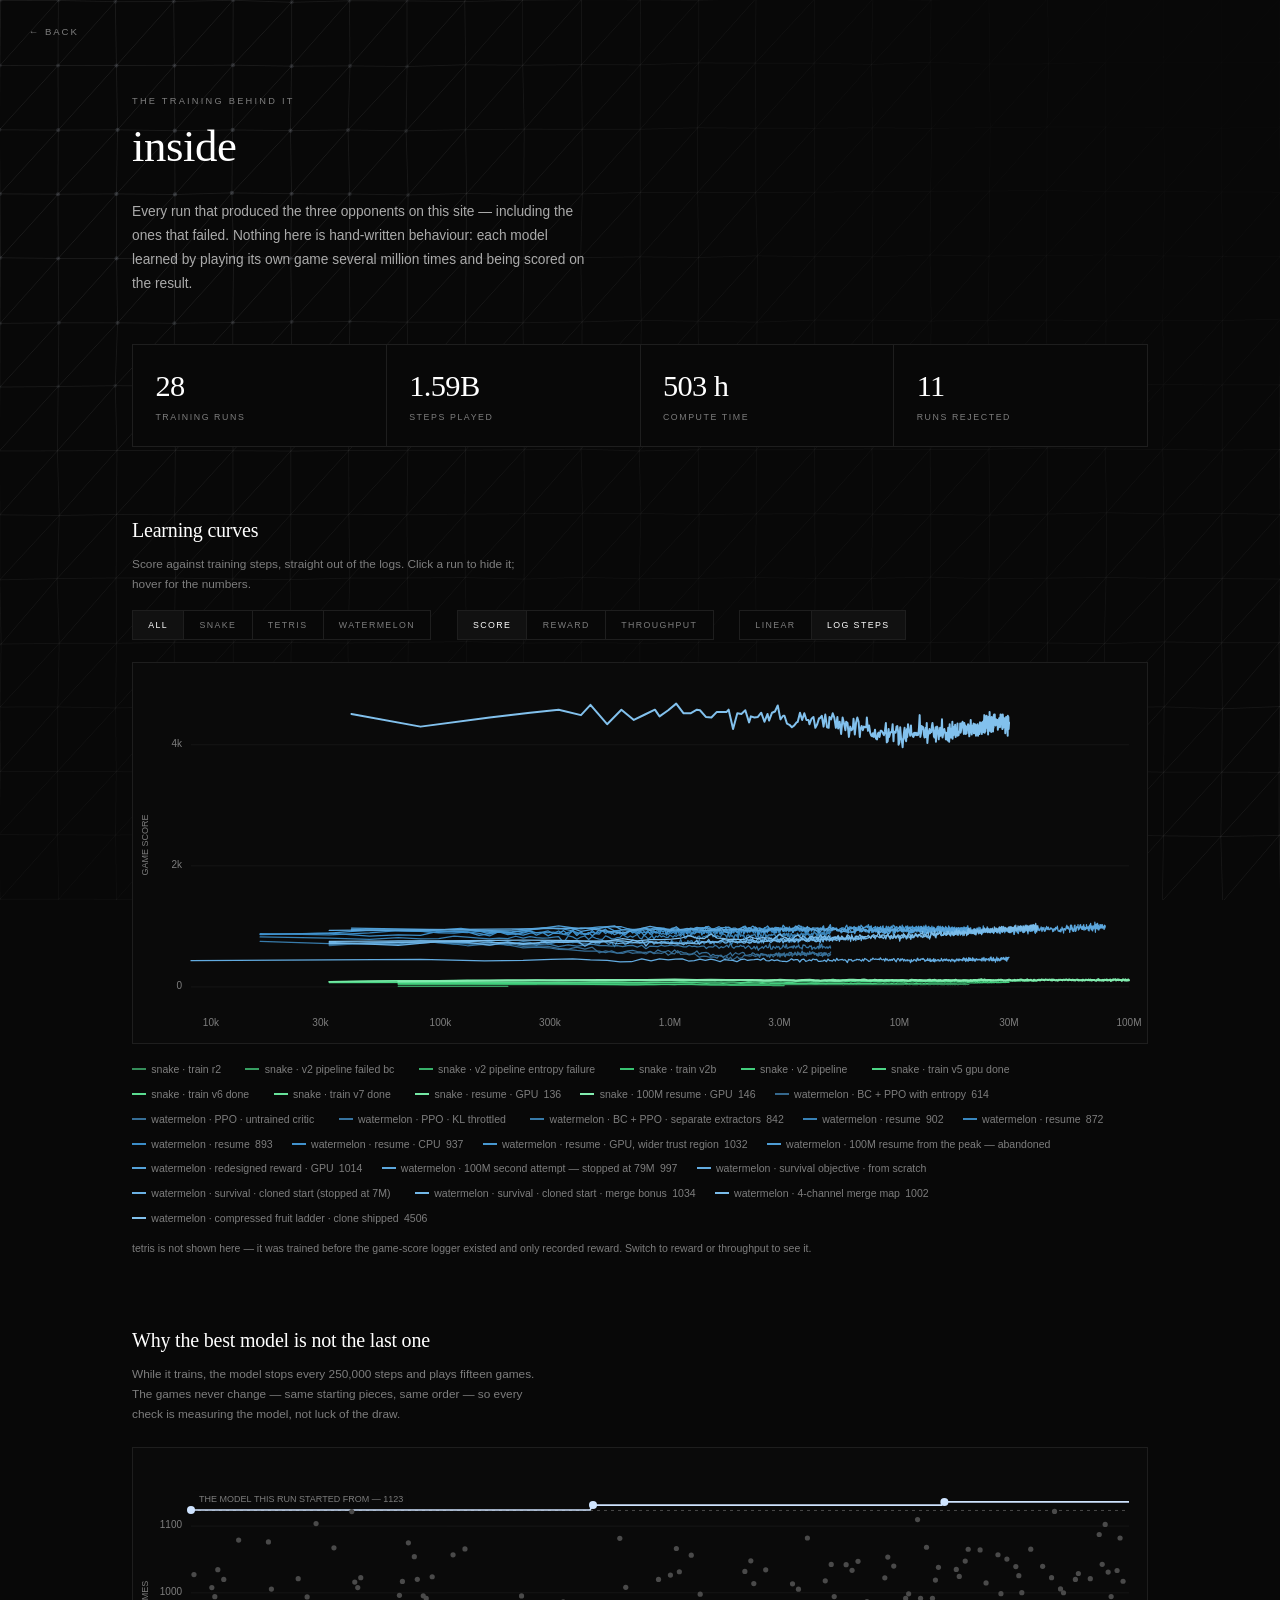
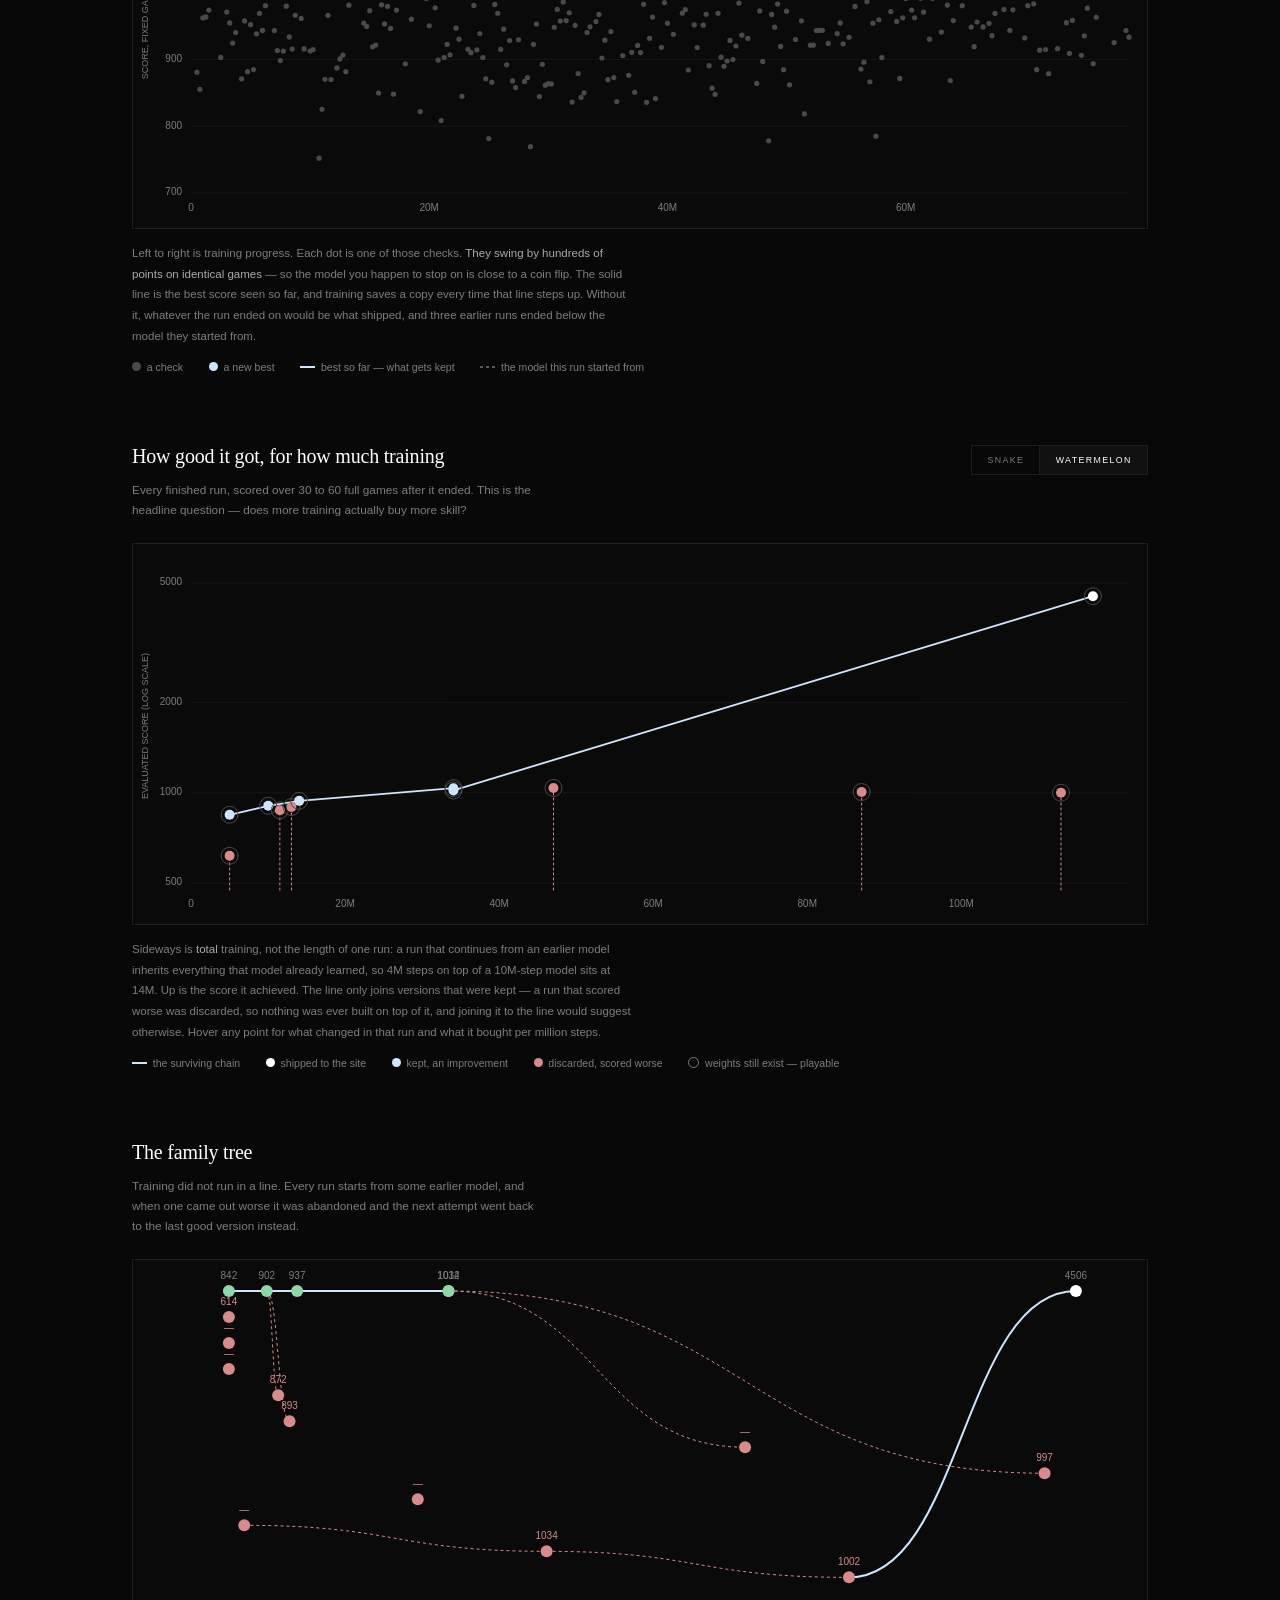
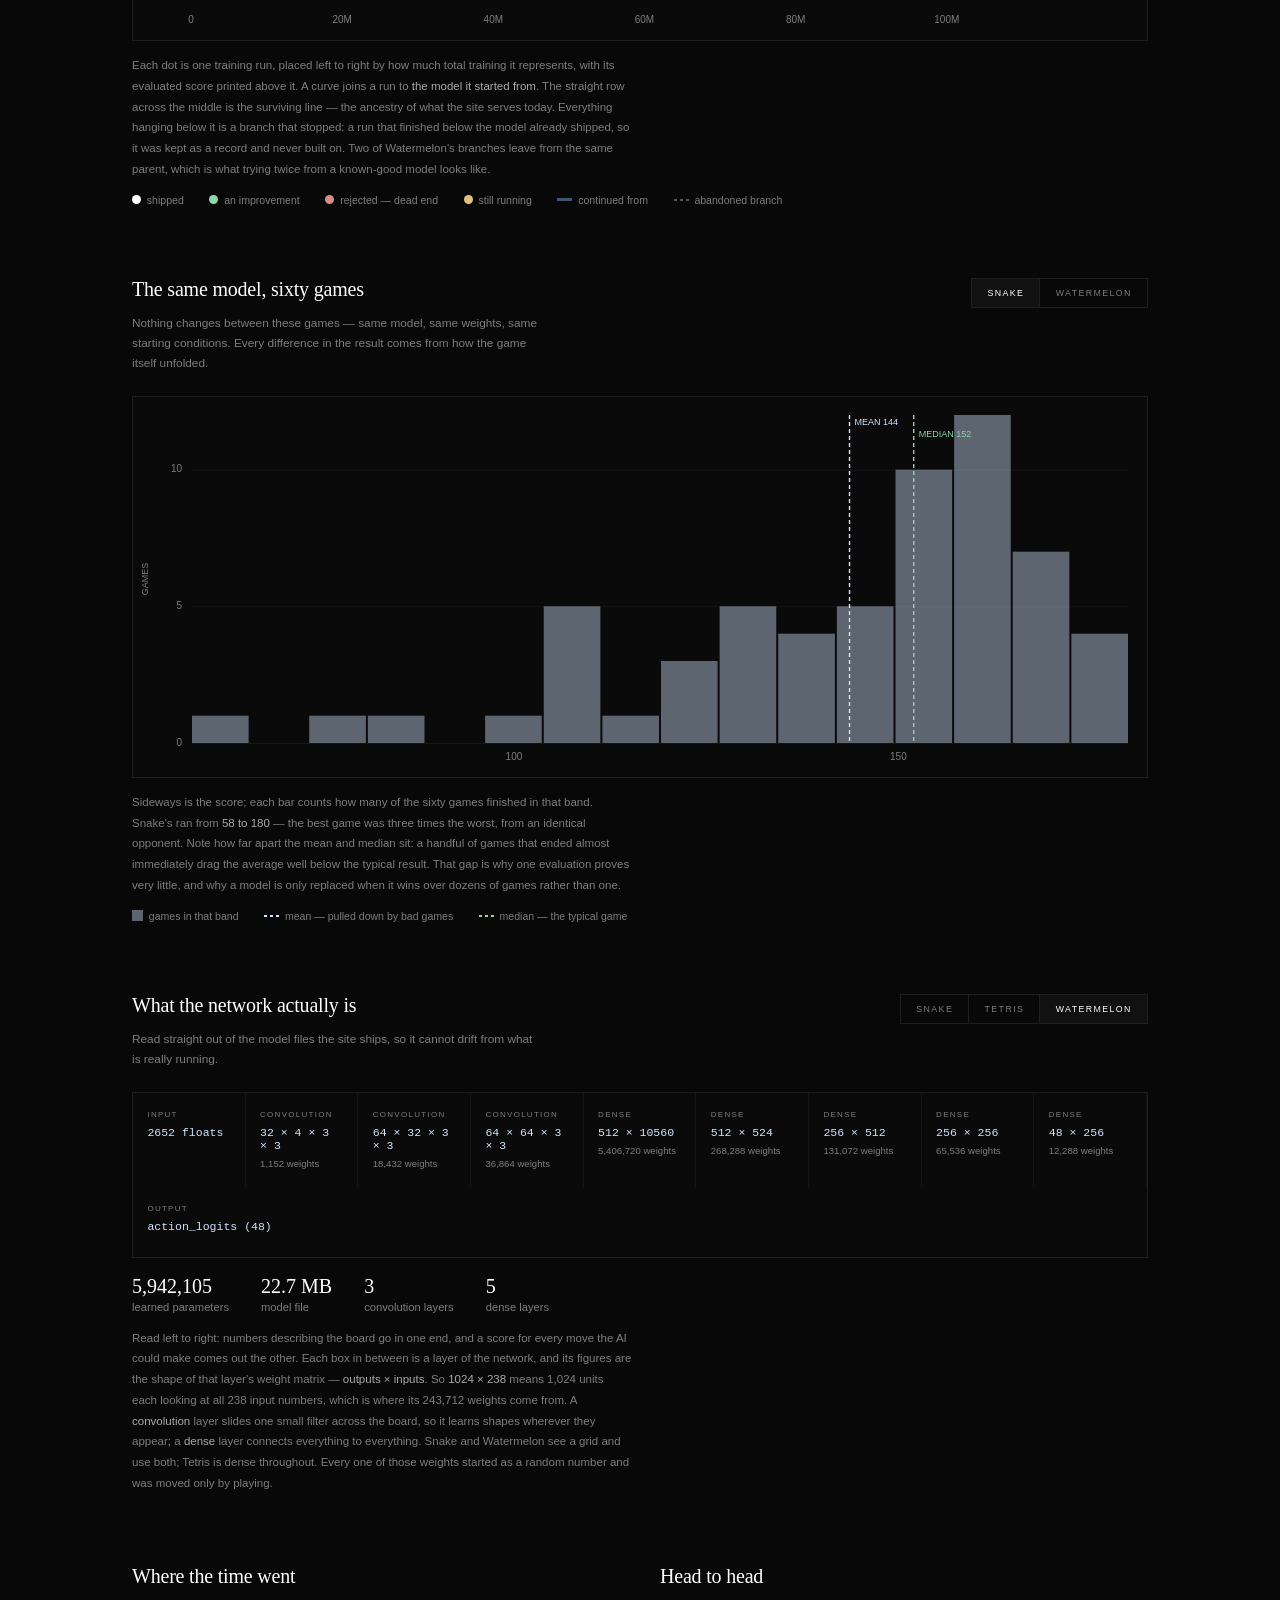
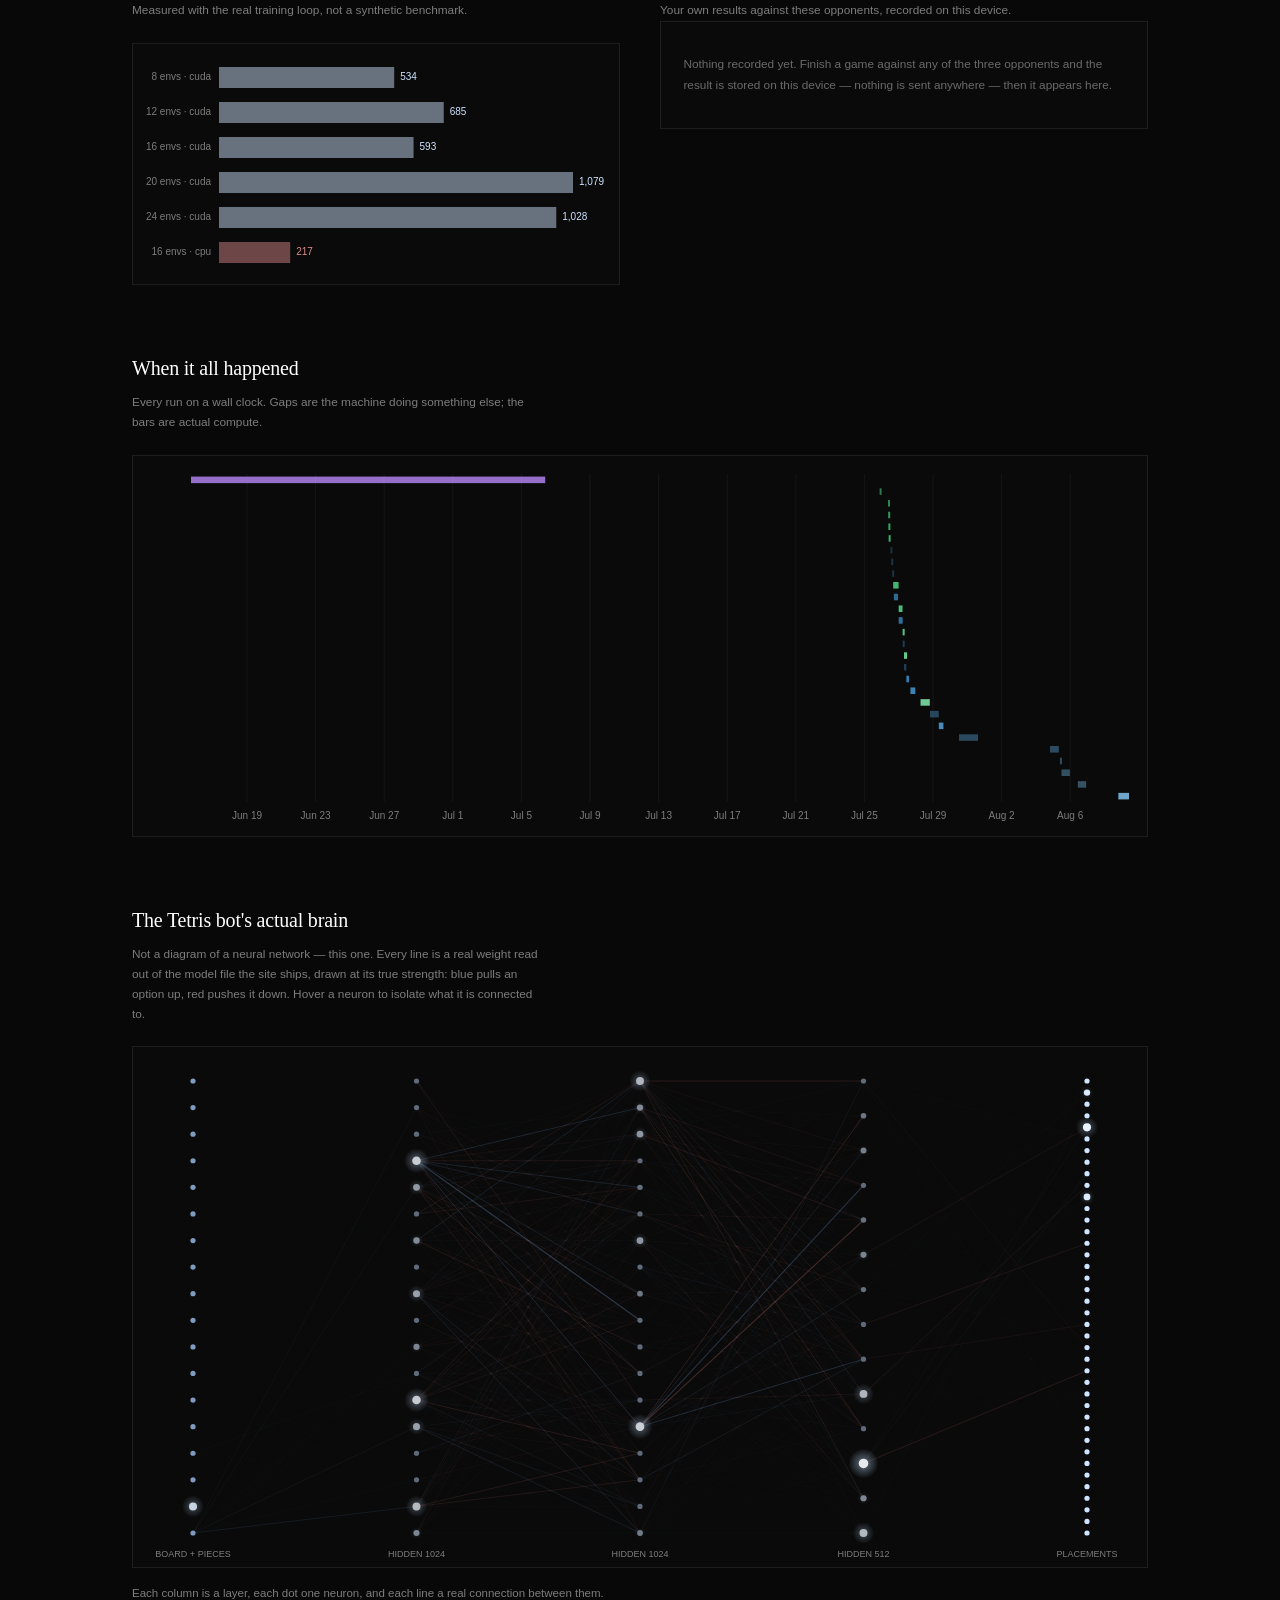
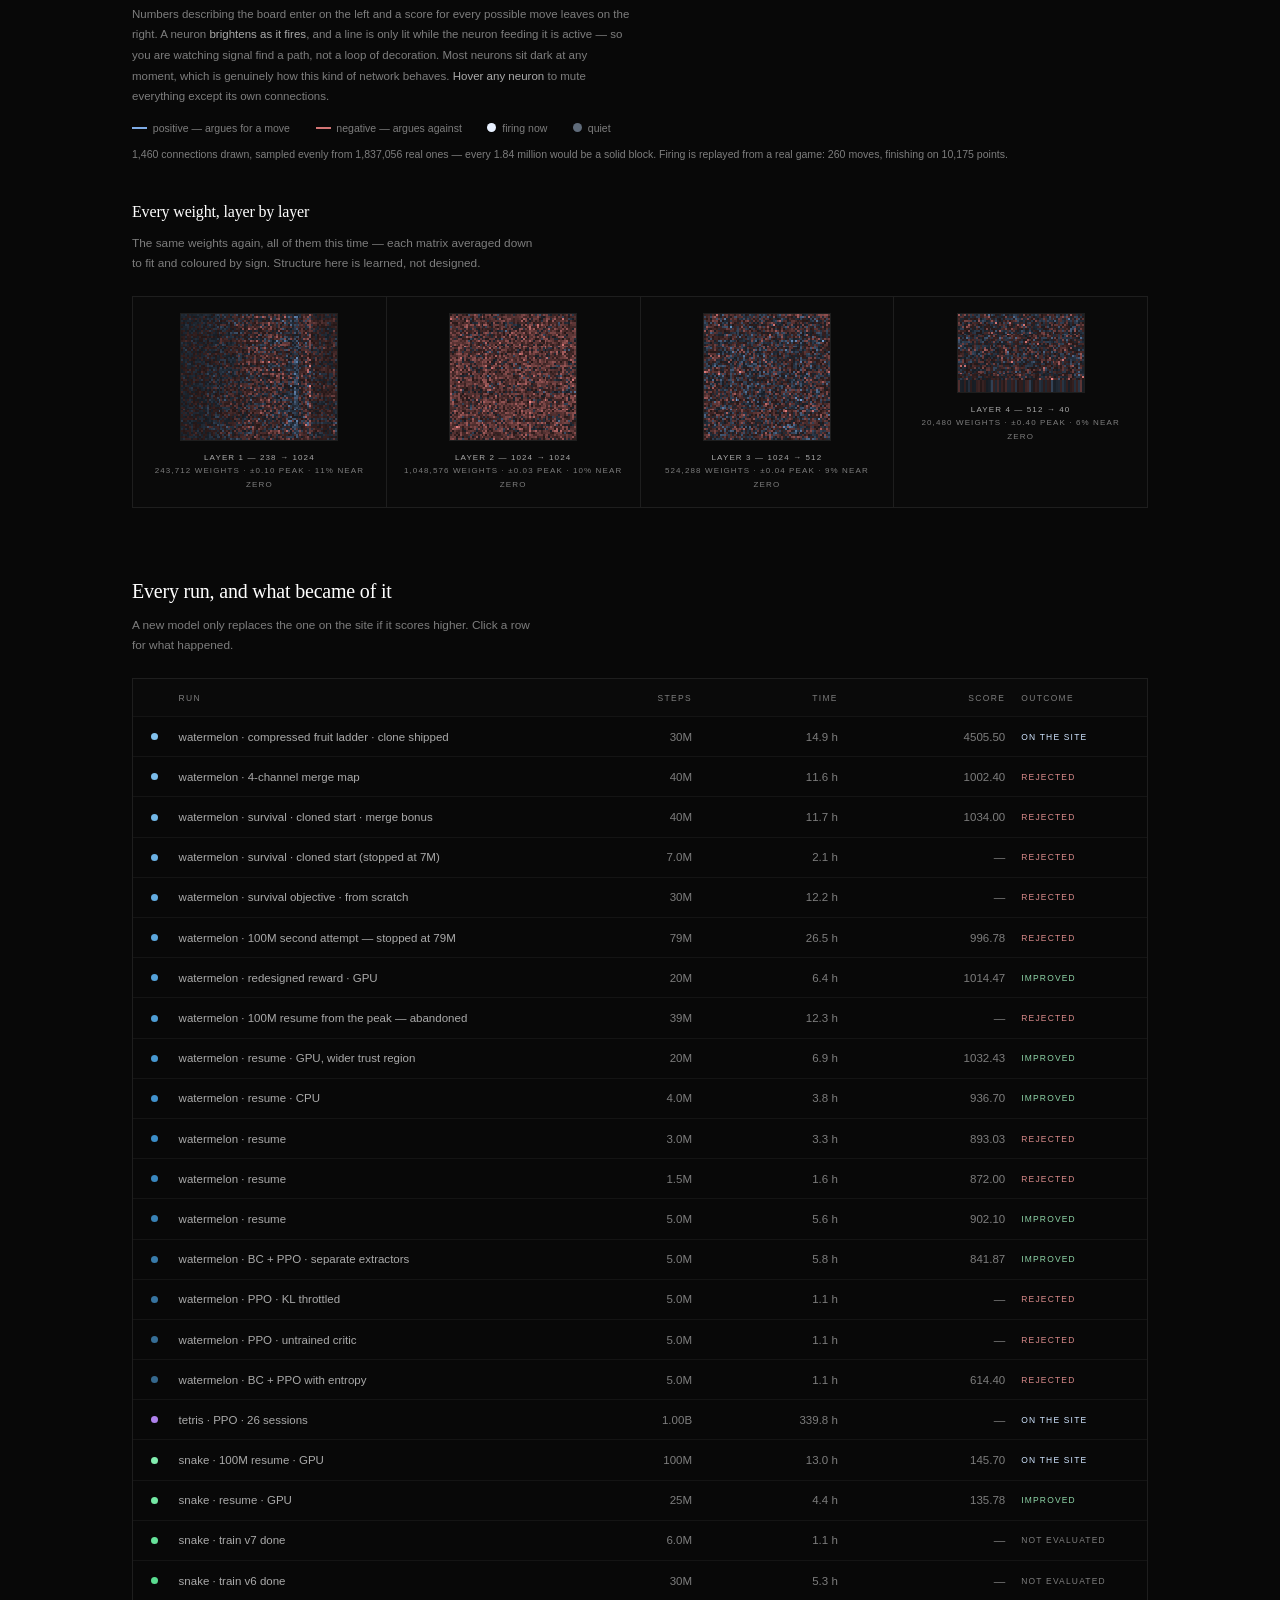
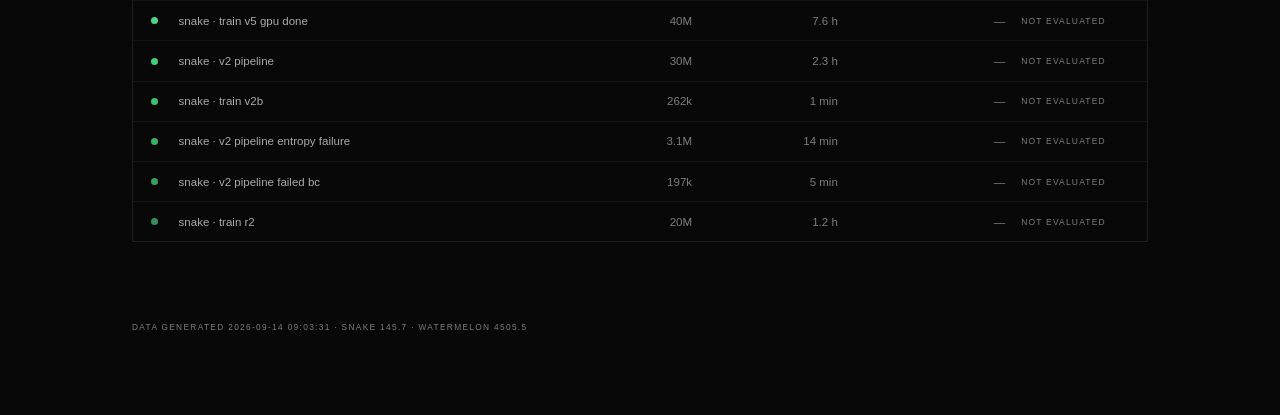
==== inside.html @ 4ffa50b6 "Polish pass: fix ~100 findings from five parallel reviews Five read-only reviews (Snake, Tetris, Wat" ====
<!doctype html>
<html lang="en">
<head>
    <meta charset="UTF-8" />
    <meta name="viewport" content="width=device-width, initial-scale=1.0" />
        <meta name="description" content="Inside the AI: every training run, what worked, what did not, and how each agent sees its game." />
        <meta name="theme-color" content="#080808" />
        <link rel="icon" href="data:image/svg+xml,%3Csvg xmlns='http://www.w3.org/2000/svg' viewBox='0 0 32 32'%3E%3Crect width='32' height='32' rx='7' fill='%23080808'/%3E%3Ctext x='16' y='21' font-family='Arial' font-size='13' font-weight='700' fill='%23cfe4ff' text-anchor='middle'%3Evs%3C/text%3E%3C/svg%3E" />
    <title>inside — human vs ai</title>
    <style>
        *, *::before, *::after { box-sizing: border-box; margin: 0; padding: 0; }
        html, body {
            width: 100%; min-height: 100%;
            background: #080808; color: #fff;
            font-family: 'Helvetica Neue', Helvetica, Arial, sans-serif;
        }
        /* pointer-events: none — the renderers track the cursor on window, so the
           canvas never needs to receive events itself, and a fullscreen fixed
           element that does is one stacking-order mistake away from swallowing
           every click on the page. */
        #mesh { position: fixed; inset: 0; width: 100%; height: 100%; z-index: 0;
                pointer-events: none; }

        .back {
            position: fixed; top: 1.6rem; left: 1.8rem;
            display: inline-flex; align-items: center; gap: 0.4em;
            font-size: 0.6rem; letter-spacing: 0.2em; text-transform: uppercase;
            color: #555; text-decoration: none; transition: color 0.15s; z-index: 100;
        }
        .back:hover { color: #bbb; }

        .page {
            position: relative; z-index: 10;
            max-width: 1080px; margin: 0 auto;
            padding: 6rem 2rem 5rem;
        }

        .eyebrow {
            font-size: 0.58rem; letter-spacing: 0.24em; text-transform: uppercase;
            color: #555; margin-bottom: 0.9rem;
        }
        h1 {
            font-family: Georgia, 'Times New Roman', serif;
            font-size: clamp(1.8rem, 4vw, 2.8rem);
            font-weight: 300; letter-spacing: -0.01em;
        }
        .lede {
            margin-top: 1.7rem; max-width: 60ch;
            font-size: 0.86rem; line-height: 1.75; color: #7a7a7a;
        }

        .header, .stats, .block { opacity: 0; transform: translateY(16px);
            animation: up 0.9s cubic-bezier(0.16,1,0.3,1) forwards; }
        .header { animation-delay: 0.05s; }
        .stats  { animation-delay: 0.18s; }
        .block  { animation-delay: 0.28s; }
        @keyframes up { to { opacity: 1; transform: translateY(0); } }
        @media (prefers-reduced-motion: reduce) {
            .header, .stats, .block { animation: none; opacity: 1; transform: none; }
        }

        /* ── Stat strip ─────────────────────────────────────────────────── */
        .stats {
            margin-top: 3rem;
            display: grid; grid-template-columns: repeat(4, 1fr);
            gap: 1px; background: #1e1e1e; border: 1px solid #1e1e1e;
        }
        @media (max-width: 720px) { .stats { grid-template-columns: repeat(2, 1fr); } }
        .stat { background: #080808; padding: 1.5rem 1.4rem; }
        .stat-num {
            font-family: Georgia, 'Times New Roman', serif;
            font-size: 1.9rem; font-weight: 300; letter-spacing: -0.02em;
        }
        .stat-label {
            margin-top: 0.5rem; font-size: 0.55rem; letter-spacing: 0.18em;
            text-transform: uppercase; color: #555;
        }

        /* ── Blocks ─────────────────────────────────────────────────────── */
        .block { margin-top: 4.5rem; }
        .block-head { display: flex; align-items: baseline; justify-content: space-between;
            flex-wrap: wrap; gap: 1rem; margin-bottom: 1.4rem; }
        h2 {
            font-family: Georgia, 'Times New Roman', serif;
            font-size: 1.25rem; font-weight: 300; letter-spacing: -0.01em;
        }
        .block-note {
            margin-top: 0.75rem;
            font-size: 0.74rem; line-height: 1.7; color: #6a6a6a; max-width: 62ch;
        }

        /* ── Controls ───────────────────────────────────────────────────── */
        .controls { display: flex; gap: 1.6rem; flex-wrap: wrap; }
        .ctl-group { display: flex; gap: 1px; background: #1e1e1e; border: 1px solid #1e1e1e; }
        .ctl {
            background: #080808; border: 0; cursor: pointer;
            font-family: inherit; font-size: 0.55rem; letter-spacing: 0.16em;
            text-transform: uppercase; color: #555;
            padding: 0.55rem 0.95rem; transition: color 0.15s, background 0.15s;
        }
        .ctl:hover { color: #bbb; background: #111; }
        .ctl.on { color: #fff; background: #151515; }

        /* ── Chart ──────────────────────────────────────────────────────── */
        .chart-wrap { position: relative; border: 1px solid #1e1e1e; background: #0a0a0a; }
        canvas.chart { display: block; width: 100%; height: 380px; }
        canvas.chart.short { height: 240px; }
        canvas.chart.tall { height: 520px; }

        /* ── Weight heat maps ───────────────────────────────────────────── */
        .heat-row {
            display: flex; flex-wrap: wrap; gap: 1px;
            background: #1e1e1e; border: 1px solid #1e1e1e;
        }
        .heat-cell {
            flex: 1 1 180px; background: #0a0a0a;
            padding: 1rem; display: flex; flex-direction: column;
            align-items: center; gap: 0.6rem;
        }
        /* Size is set in JS to an EXACT integer multiple of the native pixels.
           At 2.41x and 2.97x some weight cells landed on 3 screen pixels and
           others on 2, and that uneven repeat is what read as grain — the
           image was never blurred, it was aliased. */
        .heat-cell canvas {
            max-width: 100%; height: auto;
            image-rendering: pixelated; border: 1px solid #1a1a1a;
        }
        .heat-label {
            font-size: 0.5rem; letter-spacing: 0.14em; text-transform: uppercase;
            color: #4a4a4a; text-align: center; line-height: 1.7;
        }
        .heat-label b { display: block; color: #9a9a9a; font-weight: 400; }

        .two-up {
            display: grid; grid-template-columns: 1fr 1fr; gap: 2.5rem;
            align-items: start;
        }
        @media (max-width: 820px) { .two-up { grid-template-columns: 1fr; } }
        .two-up .chart-wrap { margin-top: 1.4rem; }

        /* ── Architecture ───────────────────────────────────────────────── */
        .arch-flow {
            display: flex; flex-wrap: wrap; align-items: stretch; gap: 0;
            border: 1px solid #1e1e1e; background: #0a0a0a;
        }
        .arch-step {
            flex: 1 1 0; min-width: 104px;
            padding: 1.1rem 0.9rem;
            border-right: 1px solid #141414;
            display: flex; flex-direction: column; gap: 0.4rem;
        }
        .arch-step:last-child { border-right: 0; }
        .arch-kind {
            font-size: 0.5rem; letter-spacing: 0.16em; text-transform: uppercase;
            color: #4a4a4a;
        }
        .arch-shape {
            font-family: ui-monospace, SFMono-Regular, Menlo, monospace;
            font-size: 0.72rem; color: #cfe4ff;
        }
        .arch-params { font-size: 0.6rem; color: #6a6a6a; font-variant-numeric: tabular-nums; }
        .arch-summary {
            display: flex; flex-wrap: wrap; gap: 2rem;
            margin-top: 1.1rem; font-size: 0.7rem; color: #7a7a7a;
        }
        .arch-summary b {
            display: block; color: #fff; font-weight: 400;
            font-family: Georgia, 'Times New Roman', serif;
            font-size: 1.25rem; margin-bottom: 0.2rem;
            font-variant-numeric: tabular-nums;
        }

        /* ── Head to head ───────────────────────────────────────────────── */
        .h2h-empty {
            border: 1px solid #1e1e1e; background: #0a0a0a;
            padding: 2rem 1.4rem; font-size: 0.74rem; line-height: 1.8; color: #6a6a6a;
        }
        .h2h-row {
            display: grid; grid-template-columns: 1fr auto; gap: 1rem;
            align-items: center; padding: 0.9rem 1.1rem;
            border: 1px solid #1e1e1e; border-bottom: 0; background: #0a0a0a;
        }
        .h2h-row:last-child { border-bottom: 1px solid #1e1e1e; }
        .h2h-name { font-size: 0.75rem; color: #ccc; }
        .h2h-tally { font-size: 0.7rem; color: #7a7a7a; font-variant-numeric: tabular-nums; }
        .h2h-tally b { color: #8fd6a8; font-weight: 500; }
        .h2h-tally i { color: #d98a8a; font-style: normal; }
        .h2h-bar { grid-column: 1 / -1; height: 3px; background: #d98a8a; margin-top: 0.5rem; }
        .h2h-bar span { display: block; height: 100%; background: #8fd6a8; }
        .tip {
            position: absolute; pointer-events: none; opacity: 0;
            background: #131313; border: 1px solid #262626;
            padding: 0.6rem 0.75rem; font-size: 0.68rem; line-height: 1.6;
            transition: opacity 0.12s; white-space: nowrap; z-index: 20;
        }
        .tip .tip-run { color: #fff; margin-bottom: 0.25rem; }
        .tip .tip-row { color: #888; }
        .tip .tip-row b { color: #ddd; font-weight: 500; }

        /* Key under a chart. Every chart that encodes something in colour or
           shape gets one — without it the reader has to infer the encoding. */
        .chart-key {
            display: flex; flex-wrap: wrap; gap: 0.45rem 1.6rem;
            margin-top: 0.9rem; font-size: 0.66rem; color: #6f6f6f;
        }
        .chart-key span { display: inline-flex; align-items: center; gap: 0.55em; }
        .chart-key i { display: inline-block; width: 15px; height: 2px; flex-shrink: 0; }
        .chart-key i.dot  { width: 9px; height: 9px; border-radius: 50%; }
        .chart-key i.ring {
            width: 11px; height: 11px; border-radius: 50%;
            background: none; border: 1px solid rgba(255,255,255,0.45);
        }
        .chart-key i.dash {
            background: repeating-linear-gradient(90deg, #5a5a5a 0 3px, transparent 3px 6px);
        }
        .chart-key i.bar { width: 11px; height: 11px; }

        /* A short read-this-first line above a chart's key. */
        .how-to-read {
            margin-top: 0.9rem; font-size: 0.72rem; line-height: 1.8; color: #7a7a7a;
            max-width: 78ch;
        }
        .how-to-read b { color: #b9b9b9; font-weight: 400; }

        .omitted { margin-top: 0.8rem; font-size: 0.66rem; line-height: 1.6; color: #4f4f4f; }
        .omitted:empty { display: none; }
        .legend { display: flex; flex-wrap: wrap; gap: 0.4rem 1.2rem; margin-top: 1rem; }
        .leg {
            display: inline-flex; align-items: center; gap: 0.5em;
            font-size: 0.66rem; color: #777; cursor: pointer;
            background: none; border: 0; font-family: inherit;
            padding: 0.2rem 0; transition: color 0.15s, opacity 0.15s;
        }
        .leg:hover { color: #eee; }
        .leg.off { opacity: 0.32; }
        .leg-swatch { width: 14px; height: 2px; flex-shrink: 0; }
        .leg-score { color: #555; font-variant-numeric: tabular-nums; }

        /* ── Ledger ─────────────────────────────────────────────────────── */
        .ledger { border: 1px solid #1e1e1e; }
        .row {
            display: grid; grid-template-columns: 12px 1.6fr 0.7fr 0.6fr 0.7fr 0.5fr;
            gap: 1rem; align-items: center;
            padding: 0.85rem 1.1rem; border-top: 1px solid #141414;
            font-size: 0.72rem; color: #888; cursor: pointer;
            transition: background 0.14s, color 0.14s;
        }
        .row:first-child { border-top: 0; }
        .row:hover { background: #111; color: #ddd; }
        .row.head {
            color: #4a4a4a; font-size: 0.53rem; letter-spacing: 0.16em;
            text-transform: uppercase; cursor: default; background: #0b0b0b;
        }
        .row.head:hover { background: #0b0b0b; color: #4a4a4a; }
        .row-dot { width: 7px; height: 7px; border-radius: 50%; }
        .row-name { color: #ccc; }
        .row .num { font-variant-numeric: tabular-nums; text-align: right; }
        .row-outcome { font-size: 0.53rem; letter-spacing: 0.14em; text-transform: uppercase; }
        /* NOT a .row. It used to carry that class, which made it a six-column
           grid, so its text became an anonymous grid item in the 12px dot
           column and wrapped one word wide. It is a plain block. */
        .row-note {
            display: block;
            /* Even top and bottom, so the text sits centred in its band. It
               used to have bottom-only padding and a negative top margin,
               which pinned it against the row above. */
            padding: 0.9rem 1.1rem;
            font-size: 0.72rem; line-height: 1.75;
            color: #8a8a8a;
            background: #111;
        }
        .o-shipped  { color: #cfe4ff; }
        .o-improved { color: #8fd6a8; }
        .o-rejected { color: #d98a8a; }
        .o-running  { color: #e0c07a; }
        .o-unknown  { color: #4a4a4a; }

        .foot {
            margin-top: 5rem; font-size: 0.52rem; letter-spacing: 0.16em;
            color: rgba(255,255,255,0.14); text-transform: uppercase;
        }
    </style>
    <link rel="stylesheet" href="shared/themes.css" />
    <script src="shared/settings.js"></script>
    <script>
    // Before first paint: a themed page must not flash the default
    // palette while settings.js loads.
    try {
        var _s = JSON.parse(localStorage.getItem("humanvsai.settings") || "{}");
        document.documentElement.setAttribute("data-theme", _s.theme || "mesh");
    } catch (e) { document.documentElement.setAttribute("data-theme", "mesh"); }
    </script>
</head>
<body>
    <canvas id="mesh"></canvas>
    <a class="back" href="select.html">← back</a>

    <div class="page">
        <div class="header">
            <p class="eyebrow">the training behind it</p>
            <h1>inside</h1>
            <p class="lede">
                Every run that produced the three opponents on this site — including
                the ones that failed. Nothing here is hand-written behaviour: each
                model learned by playing its own game several million times and
                being scored on the result.
            </p>
        </div>

        <div class="stats" id="stats"></div>

        <div class="block">
            <div class="block-head">
                <div>
                    <h2>Learning curves</h2>
                    <p class="block-note">
                        Score against training steps, straight out of the logs. Click a
                        run to hide it; hover for the numbers.
                    </p>
                </div>
                <div class="controls">
                    <div class="ctl-group" id="game-tabs"></div>
                    <div class="ctl-group" id="metric-tabs"></div>
                    <div class="ctl-group" id="scale-tabs"></div>
                </div>
            </div>
            <div class="chart-wrap">
                <canvas class="chart" id="curve"></canvas>
                <div class="tip" id="curve-tip"></div>
            </div>
            <div class="legend" id="legend"></div>
            <p class="omitted" id="omitted"></p>
        </div>

        <div class="block" id="evals-block">
            <div class="block-head">
                <div>
                    <h2>Why the best model is not the last one</h2>
                    <p class="block-note">
                        While it trains, the model stops every 250,000 steps and plays
                        fifteen games. The games never change — same starting pieces,
                        same order — so every check is measuring the model, not luck of
                        the draw.
                    </p>
                </div>
            </div>
            <div class="chart-wrap">
                <canvas class="chart" id="evals"></canvas>
                <div class="tip" id="evals-tip"></div>
            </div>
            <p class="how-to-read">
                Left to right is training progress. Each dot is one of those checks.
                <b>They swing by hundreds of points on identical games</b> — so the model
                you happen to stop on is close to a coin flip. The solid line is the best
                score seen so far, and training saves a copy every time that line steps
                up. Without it, whatever the run ended on would be what shipped, and three
                earlier runs ended below the model they started from.
            </p>
            <div class="chart-key">
                <span><i class="dot" style="background:var(--chart-axis)"></i> a check</span>
                <span><i class="dot" style="background:var(--chart-ink)"></i> a new best</span>
                <span><i style="background:var(--chart-ink)"></i> best so far — what gets kept</span>
                <span><i class="dash"></i> the model this run started from</span>
            </div>
        </div>

        <div class="block">
            <div class="block-head">
                <div>
                    <h2>How good it got, for how much training</h2>
                    <p class="block-note">
                        Every finished run, scored over 30 to 60 full games after it
                        ended. This is the headline question — does more training
                        actually buy more skill?
                    </p>
                </div>
                <div class="controls">
                    <div class="ctl-group" id="prog-tabs"></div>
                </div>
            </div>
            <div class="chart-wrap">
                <canvas class="chart" id="progression"></canvas>
                <div class="tip" id="prog-tip"></div>
            </div>
            <p class="how-to-read">
                Sideways is <b>total</b> training, not the length of one run: a run that
                continues from an earlier model inherits everything that model already
                learned, so 4M steps on top of a 10M-step model sits at 14M. Up is the
                score it achieved. The line only joins versions that were kept — a run
                that scored worse was discarded, so nothing was ever built on top of it,
                and joining it to the line would suggest otherwise. Hover any point for
                what changed in that run and what it bought per million steps.
            </p>
            <div class="chart-key">
                <span><i style="background:var(--chart-ink)"></i> the surviving chain</span>
                <span><i class="dot" style="background:var(--fg)"></i> shipped to the site</span>
                <span><i class="dot" style="background:var(--chart-ink)"></i> kept, an improvement</span>
                <span><i class="dot" style="background:var(--warn)"></i> discarded, scored worse</span>
                <span><i class="ring"></i> weights still exist — playable</span>
            </div>
        </div>

        <div class="block">
            <div class="block-head">
                <div>
                    <h2>The family tree</h2>
                    <p class="block-note">
                        Training did not run in a line. Every run starts from some
                        earlier model, and when one came out worse it was abandoned and
                        the next attempt went back to the last good version instead.
                    </p>
                </div>
            </div>
            <div class="chart-wrap">
                <canvas class="chart" id="tree"></canvas>
                <div class="tip" id="tree-tip"></div>
            </div>
            <p class="how-to-read">
                Each dot is one training run, placed left to right by how much total
                training it represents, with its evaluated score printed above it. A
                curve joins a run to <b>the model it started from</b>. The straight row
                across the middle is the surviving line — the ancestry of what the site
                serves today. Everything hanging below it is a branch that stopped:
                a run that finished below the model already shipped, so it was kept as a
                record and never built on. Two of Watermelon's branches leave from the
                same parent, which is what trying twice from a known-good model looks
                like.
            </p>
            <div class="chart-key">
                <span><i class="dot" style="background:var(--fg)"></i> shipped</span>
                <span><i class="dot" style="background:var(--accent-2)"></i> an improvement</span>
                <span><i class="dot" style="background:var(--warn)"></i> rejected — dead end</span>
                <span><i class="dot" style="background:#e0c07a"></i> still running</span>
                <span><i style="background:#3f5670;height:3px"></i> continued from</span>
                <span><i class="dash"></i> abandoned branch</span>
            </div>
        </div>

        <div class="block">
            <div class="block-head">
                <div>
                    <h2>The same model, sixty games</h2>
                    <p class="block-note">
                        Nothing changes between these games — same model, same weights,
                        same starting conditions. Every difference in the result comes
                        from how the game itself unfolded.
                    </p>
                </div>
                <div class="controls">
                    <div class="ctl-group" id="dist-tabs"></div>
                </div>
            </div>
            <div class="chart-wrap">
                <canvas class="chart" id="dist"></canvas>
                <div class="tip" id="dist-tip"></div>
            </div>
            <p class="how-to-read">
                Sideways is the score; each bar counts how many of the sixty games
                finished in that band. Snake's ran from <b>58 to 180</b> — the best game
                was three times the worst, from an identical opponent. Note how far apart
                the mean and median sit: a handful of games that ended almost
                immediately drag the average well below the typical result. That gap is
                why one evaluation proves very little, and why a model is only replaced
                when it wins over dozens of games rather than one.
            </p>
            <div class="chart-key">
                <span><i class="bar" style="background:rgba(207,228,255,0.42)"></i> games in that band</span>
                <span><i class="dash" style="background:repeating-linear-gradient(90deg,#cfe4ff 0 3px,transparent 3px 6px)"></i> mean — pulled down by bad games</span>
                <span><i class="dash" style="background:repeating-linear-gradient(90deg,#8fd6a8 0 3px,transparent 3px 6px)"></i> median — the typical game</span>
            </div>
        </div>

        <div class="block">
            <div class="block-head">
                <div>
                    <h2>What the network actually is</h2>
                    <p class="block-note">
                        Read straight out of the model files the site ships, so it
                        cannot drift from what is really running.
                    </p>
                </div>
                <div class="controls">
                    <div class="ctl-group" id="arch-tabs"></div>
                </div>
            </div>
            <div id="arch"></div>
            <p class="how-to-read">
                Read left to right: numbers describing the board go in one end, and a
                score for every move the AI could make comes out the other. Each box in
                between is a layer of the network, and its figures are the shape of that
                layer's weight matrix — <b>outputs × inputs</b>. So <b>1024 × 238</b>
                means 1,024 units each looking at all 238 input numbers, which is where
                its 243,712 weights come from. A <b>convolution</b> layer slides one
                small filter across the board, so it learns shapes wherever they appear;
                a <b>dense</b> layer connects everything to everything. Snake and
                Watermelon see a grid and use both; Tetris is dense throughout. Every
                one of those weights started as a random number and was moved only by
                playing.
            </p>
        </div>

        <div class="block two-up">
            <div>
                <h2>Where the time went</h2>
                <p class="block-note">
                    Measured with the real training loop, not a synthetic benchmark.
                </p>
                <div class="chart-wrap">
                    <canvas class="chart short" id="bench"></canvas>
                    <div class="tip" id="bench-tip"></div>
                </div>
            </div>
            <div>
                <h2>Head to head</h2>
                <p class="block-note">
                    Your own results against these opponents, recorded on this device.
                </p>
                <div id="h2h"></div>
            </div>
        </div>

        <div class="block">
            <div class="block-head">
                <div>
                    <h2>When it all happened</h2>
                    <p class="block-note">
                        Every run on a wall clock. Gaps are the machine doing something
                        else; the bars are actual compute.
                    </p>
                </div>
            </div>
            <div class="chart-wrap">
                <canvas class="chart" id="timeline"></canvas>
                <div class="tip" id="timeline-tip"></div>
            </div>
        </div>

        <div class="block" id="brain-block">
            <div class="block-head">
                <div>
                    <h2>The Tetris bot's actual brain</h2>
                    <p class="block-note">
                        Not a diagram of a neural network — this one. Every line is a
                        real weight read out of the model file the site ships, drawn at
                        its true strength: blue pulls an option up, red pushes it down.
                        Hover a neuron to isolate what it is connected to.
                    </p>
                </div>
            </div>
            <div class="chart-wrap">
                <canvas class="chart tall" id="brain"></canvas>
                <div class="tip" id="brain-tip"></div>
            </div>
            <p class="how-to-read">
                Each column is a layer, each dot one neuron, and each line a real
                connection between them. Numbers describing the board enter on the left
                and a score for every possible move leaves on the right. A neuron
                <b>brightens as it fires</b>, and a line is only lit while the neuron
                feeding it is active — so you are watching signal find a path, not a
                loop of decoration. Most neurons sit dark at any moment, which is
                genuinely how this kind of network behaves. <b>Hover any neuron</b> to
                mute everything except its own connections.
            </p>
            <div class="chart-key">
                <span><i style="background:rgba(140,190,255,0.9)"></i> positive — argues for a move</span>
                <span><i style="background:rgba(235,130,130,0.9)"></i> negative — argues against</span>
                <span><i class="dot" style="background:#e8f1ff"></i> firing now</span>
                <span><i class="dot" style="background:#5f6b7a"></i> quiet</span>
            </div>
            <p class="omitted" id="brain-note"></p>

            <div class="block-head" style="margin-top:2.5rem">
                <div>
                    <h2 style="font-size:1rem">Every weight, layer by layer</h2>
                    <p class="block-note">
                        The same weights again, all of them this time — each matrix
                        averaged down to fit and coloured by sign. Structure here is
                        learned, not designed.
                    </p>
                </div>
            </div>
            <div id="brain-heat"></div>
        </div>

        <div class="block">
            <div class="block-head">
                <div>
                    <h2>Every run, and what became of it</h2>
                    <p class="block-note">
                        A new model only replaces the one on the site if it scores higher.
                        Click a row for what happened.
                    </p>
                </div>
            </div>
            <div class="ledger" id="ledger"></div>
        </div>

        <p class="foot" id="foot"></p>
    </div>

    <script src="shared/backgrounds.js"></script>
    <script src="shared/mesh.js"></script>
    <script src="inside/data.js"></script>
    <script>
    (() => {
        initMesh('mesh', { intensity: 0.42 });

        /* Canvas cannot use CSS, so the charts read the theme's variables and
           re-read them whenever the theme changes. Without this every chart
           would stay dark-on-dark after switching to a light theme. */
        // Honoured by the brain animation, which otherwise runs indefinitely.
        const REDUCE_MOTION = !!(window.matchMedia &&
            window.matchMedia('(prefers-reduced-motion: reduce)').matches);
        const PAL = {};
        function readPalette() {
            const cs = getComputedStyle(document.documentElement);
            const v = (n, fallback) => (cs.getPropertyValue(n).trim() || fallback);
            PAL.grid   = v('--chart-grid', '#161616');
            PAL.axis   = v('--chart-axis', '#4a4a4a');
            // Text uses --dim. --chart-axis is a line colour, and as text it
            // measured about 2.2:1 on the default theme.
            PAL.label  = v('--dim', '#7d7d7d');
            PAL.ink    = v('--chart-ink', '#cfe4ff');
            PAL.track  = v('--chart-track', '#1a1a1a');
            PAL.bg     = v('--bg-soft', '#0a0a0a');
            PAL.fg     = v('--fg', '#ffffff');
            PAL.dim    = v('--dim', '#6a6a6a');
            PAL.good   = v('--accent-2', '#8fd6a8');
            PAL.bad    = v('--warn', '#d98a8a');
        }
        readPalette();
        new MutationObserver(() => { readPalette(); redraw(); })
            .observe(document.documentElement,
                     { attributes: true, attributeFilter: ['data-theme'] });

        const runs = TRAINING_DATA.runs;
        const shipped = TRAINING_DATA.shipped;

        /* Colours are assigned per game so the eye groups them, with lightness
           walking up the list — later runs read as brighter. */
        const HUES = { snake: 145, tetris: 265, watermelon: 205 };
        const byGame = {};
        runs.forEach(r => { (byGame[r.game] = byGame[r.game] || []).push(r); });
        Object.entries(byGame).forEach(([g, list]) => {
            list.forEach((r, i) => {
                const t = list.length === 1 ? 1 : i / (list.length - 1);
                r.color = `hsl(${HUES[g] || 0} ${45 + t * 30}% ${38 + t * 34}%)`;
            });
        });

        const fmtSteps = n =>
            n >= 1e9 ? (n / 1e9).toFixed(2) + 'B' :   // was "1497M"
            n >= 1e6 ? (n / 1e6).toFixed(n >= 1e7 ? 0 : 1) + 'M'
                     : n >= 1e3 ? Math.round(n / 1e3) + 'k' : String(n);
        const fmtHours = s => s >= 3600 ? (s / 3600).toFixed(1) + ' h'
                                        : Math.round(s / 60) + ' min';

        /* ── Stat strip ─────────────────────────────────────────────────── */
        const totalSteps = runs.reduce((a, r) => a + r.steps, 0);
        const totalSecs  = runs.reduce((a, r) => a + r.elapsed, 0);
        document.getElementById('stats').innerHTML = [
            [runs.length, 'training runs'],
            [fmtSteps(totalSteps), 'steps played'],
            [(totalSecs / 3600).toFixed(0) + ' h', 'compute time'],
            [runs.filter(r => r.outcome === 'rejected').length, 'runs rejected'],
        ].map(([n, l]) =>
            `<div class="stat"><div class="stat-num">${n}</div>
             <div class="stat-label">${l}</div></div>`).join('');

        /* ── State ──────────────────────────────────────────────────────── */
        const METRICS = {
            s: { key: 's', label: 'score',      axis: 'game score' },
            r: { key: 'r', label: 'reward',     axis: 'mean reward' },
            f: { key: 'f', label: 'throughput', axis: 'steps / second' },
        };
        let game = 'all';
        let metric = 's';
        /* Tetris ran to a billion steps; Snake's longest is 40M. On a linear
           axis every other run is crushed into the first 4% of the width, so
           a log option is not a nicety here — it is the only way to see them
           together. */
        let xmode = 'log';   // default, because Tetris is 25x longer than anything else
        const hidden = new Set();

        const games = [...new Set(runs.map(r => r.game))];
        document.getElementById('game-tabs').innerHTML =
            ['all', ...games].map(g =>
                `<button class="ctl${g === 'all' ? ' on' : ''}" data-game="${g}">${g}</button>`
            ).join('');
        document.getElementById('metric-tabs').innerHTML =
            Object.values(METRICS).map(m =>
                `<button class="ctl${m.key === 's' ? ' on' : ''}" data-metric="${m.key}">${m.label}</button>`
            ).join('');

        document.getElementById('game-tabs').addEventListener('click', e => {
            const b = e.target.closest('[data-game]'); if (!b) return;
            game = b.dataset.game;
            [...b.parentNode.children].forEach(c => c.classList.toggle('on', c === b));
            renderLegend(); drawCurve();
        });
        document.getElementById('metric-tabs').addEventListener('click', e => {
            const b = e.target.closest('[data-metric]'); if (!b) return;
            metric = b.dataset.metric;
            [...b.parentNode.children].forEach(c => c.classList.toggle('on', c === b));
            renderLegend(); drawCurve();
        });

        document.getElementById('scale-tabs').innerHTML =
            [['lin', 'linear'], ['log', 'log steps']].map(([k, l]) =>
                `<button class="ctl${k === xmode ? ' on' : ''}" data-scale="${k}">${l}</button>`
            ).join('');
        document.getElementById('scale-tabs').addEventListener('click', e => {
            const b = e.target.closest('[data-scale]'); if (!b) return;
            xmode = b.dataset.scale;
            [...b.parentNode.children].forEach(c => c.classList.toggle('on', c === b));
            drawCurve();
        });

        /* A run only appears under a metric it actually recorded — the older
           logs predate the score callback and have no score series. */
        const has = (r, m) => r.series.some(p => p[m] !== undefined);
        const shown = () => runs.filter(r =>
            (game === 'all' || r.game === game) && has(r, metric));
        const visible = () => shown().filter(r => !hidden.has(r.key));

        /* ── Legend ─────────────────────────────────────────────────────── */
        function renderLegend() {
            /* Not every run recorded every metric — Tetris predates the score
               callback and logged only reward, and the earliest Snake runs are
               the same. Say so, rather than letting a run silently vanish when
               the metric changes. */
            const missing = runs.filter(r =>
                (game === 'all' || r.game === game) && !has(r, metric));
            const el = document.getElementById('omitted');
            if (!missing.length) {
                el.textContent = '';
            } else {
                const games = [...new Set(missing.map(r => r.game))];
                const alt = Object.values(METRICS)
                    .filter(m => m.key !== metric &&
                                 missing.every(r => has(r, m.key)))
                    .map(m => m.label);
                el.textContent =
                    `${games.join(' and ')} ${games.length > 1 ? 'are' : 'is'} not shown here — `
                    + `${missing.length > 1 ? 'those runs were' : 'it was'} trained before the `
                    + `game-score logger existed and only recorded reward.`
                    + (alt.length ? ` Switch to ${alt.join(' or ')} to see ${games.length > 1 ? 'them' : 'it'}.` : '');
            }

            document.getElementById('legend').innerHTML = shown().map(r => `
                <button class="leg${hidden.has(r.key) ? ' off' : ''}" data-file="${r.key}">
                    <span class="leg-swatch" style="background:${r.color}"></span>
                    <span>${r.game} · ${r.label}</span>
                    <span class="leg-score">${r.evalScore ? r.evalScore.toFixed(0) : ''}</span>
                </button>`).join('');
        }
        document.getElementById('legend').addEventListener('click', e => {
            const b = e.target.closest('[data-file]'); if (!b) return;
            const f = b.dataset.file;
            hidden.has(f) ? hidden.delete(f) : hidden.add(f);
            renderLegend(); drawCurve();
        });

        /* ── Chart engine ───────────────────────────────────────────────── */
        function setupCanvas(cvs) {
            const dpr = window.devicePixelRatio || 1;
            const rect = cvs.getBoundingClientRect();
            // Reallocate only when the size changed. The brain animation calls
            // this every frame, and assigning width reallocates the bitmap even
            // when nothing moved.
            const W = Math.round(rect.width * dpr), H = Math.round(rect.height * dpr);
            if (cvs.width !== W || cvs.height !== H) { cvs.width = W; cvs.height = H; }
            const ctx = cvs.getContext('2d');
            ctx.setTransform(dpr, 0, 0, dpr, 0, 0);
            ctx.clearRect(0, 0, rect.width, rect.height);   // the blank slate a reallocation gave
            return { ctx, w: rect.width, h: rect.height };
        }

        const PAD = { l: 58, r: 18, t: 18, b: 34 };

        function niceTicks(lo, hi, count) {
            const span = hi - lo || 1;
            const raw = span / count;
            const mag = Math.pow(10, Math.floor(Math.log10(raw)));
            const norm = raw / mag;
            const step = (norm >= 5 ? 10 : norm >= 2 ? 5 : norm >= 1 ? 2 : 1) * mag;
            const out = [];
            for (let v = Math.ceil(lo / step) * step; v <= hi + 1e-9; v += step) out.push(v);
            return out;
        }

        function drawFrame(ctx, w, h, xs, ys, xFmt, yFmt, yAxisLabel) {
            ctx.clearRect(0, 0, w, h);
            ctx.font = '10px Helvetica Neue, Helvetica, Arial, sans-serif';
            ctx.textBaseline = 'middle';

            ys.forEach(v => {
                const y = ys.scale(v);
                ctx.strokeStyle = PAL.grid;
                ctx.lineWidth = 1;
                ctx.beginPath();
                ctx.moveTo(PAD.l, y + 0.5); ctx.lineTo(w - PAD.r, y + 0.5);
                ctx.stroke();
                ctx.fillStyle = PAL.label;
                ctx.textAlign = 'right';
                ctx.fillText(yFmt(v), PAD.l - 9, y);
            });

            xs.forEach(v => {
                const x = xs.scale(v);
                ctx.fillStyle = PAL.label;
                ctx.textAlign = 'center';
                ctx.fillText(xFmt(v), x, h - PAD.b + 14);
            });

            ctx.save();
            ctx.translate(13, (h - PAD.b + PAD.t) / 2);
            ctx.rotate(-Math.PI / 2);
            ctx.textAlign = 'center';
            ctx.fillStyle = PAL.label;
            ctx.font = '9px Helvetica Neue, Helvetica, Arial, sans-serif';
            ctx.fillText(yAxisLabel.toUpperCase(), 0, 0);
            ctx.restore();
        }

        function makeScale(lo, hi, a, b) {
            const f = v => a + (v - lo) / ((hi - lo) || 1) * (b - a);
            f.lo = lo; f.hi = hi;
            return f;
        }

        /* Clamps at lo rather than letting log(0) go to -Infinity, which would
           silently drop the first point of every run. */
        function makeLogScale(lo, hi, a, b) {
            const l0 = Math.log10(Math.max(lo, 1)), l1 = Math.log10(Math.max(hi, 10));
            const f = v => a + (Math.log10(Math.max(v, Math.max(lo, 1))) - l0) / ((l1 - l0) || 1) * (b - a);
            f.lo = lo; f.hi = hi;
            return f;
        }

        function logTicks(lo, hi) {
            const out = [];
            for (let e = Math.floor(Math.log10(Math.max(lo, 1)));
                 e <= Math.ceil(Math.log10(Math.max(hi, 10))); e++) {
                for (const m of [1, 3]) {
                    const v = m * Math.pow(10, e);
                    if (v >= Math.max(lo, 1) && v <= hi) out.push(v);
                }
            }
            return out;
        }

        /* ── Curve chart ────────────────────────────────────────────────── */
        const curveCvs = document.getElementById('curve');
        const curveTip = document.getElementById('curve-tip');
        let curveGeom = null;

        function drawCurve() {
            const { ctx, w, h } = setupCanvas(curveCvs);
            const list = visible();

            if (!list.length) {
                ctx.clearRect(0, 0, w, h);
                ctx.fillStyle = PAL.label;
                ctx.font = '11px Helvetica Neue, Helvetica, Arial, sans-serif';
                ctx.textAlign = 'center';
                ctx.fillText('no runs recorded this metric', w / 2, h / 2);
                curveGeom = null;
                return;
            }

            let xMax = 0, xMin = Infinity, yLo = Infinity, yHi = -Infinity;
            list.forEach(r => r.series.forEach(p => {
                if (p[metric] === undefined) return;
                xMax = Math.max(xMax, p.t);
                if (p.t > 0) xMin = Math.min(xMin, p.t);
                yLo = Math.min(yLo, p[metric]);
                yHi = Math.max(yHi, p[metric]);
            }));
            if (!isFinite(xMin)) xMin = 1;
            if (yLo === yHi) { yLo -= 1; yHi += 1; }
            const padY = (yHi - yLo) * 0.08;
            yLo -= padY; yHi += padY;

            const xs = xmode === 'log'
                ? makeLogScale(xMin, xMax, PAD.l, w - PAD.r)
                : makeScale(0, xMax, PAD.l, w - PAD.r);
            const ys = makeScale(yLo, yHi, h - PAD.b, PAD.t);
            const xt = xmode === 'log' ? logTicks(xMin, xMax) : niceTicks(0, xMax, 6);
            const yt = niceTicks(yLo, yHi, 5);
            xt.scale = xs; yt.scale = ys;

            drawFrame(ctx, w, h, xt, yt, fmtSteps,
                      v => (Math.abs(v) >= 1000 ? fmtSteps(v) : v.toFixed(0)),
                      METRICS[metric].axis);

            ctx.lineJoin = ctx.lineCap = 'round';
            list.forEach(r => {
                ctx.strokeStyle = r.color;
                ctx.lineWidth = r.outcome === 'shipped' || r.outcome === 'running' ? 2 : 1.25;
                ctx.beginPath();
                let started = false;
                r.series.forEach(p => {
                    if (p[metric] === undefined) return;
                    const x = xs(p.t), y = ys(p[metric]);
                    started ? ctx.lineTo(x, y) : (ctx.moveTo(x, y), started = true);
                });
                ctx.stroke();
            });

            curveGeom = { xs, ys, list, w, h };
        }

        function nearest(geom, mx, my) {
            let best = null, bestD = Infinity;
            geom.list.forEach(r => {
                r.series.forEach(p => {
                    if (p[metric] === undefined) return;
                    const dx = geom.xs(p.t) - mx, dy = geom.ys(p[metric]) - my;
                    const d = dx * dx + dy * dy;
                    if (d < bestD) { bestD = d; best = { r, p }; }
                });
            });
            return bestD < 90 * 90 ? best : null;
        }

        curveCvs.addEventListener('mousemove', e => {
            if (!curveGeom) return;
            const rect = curveCvs.getBoundingClientRect();
            const mx = e.clientX - rect.left, my = e.clientY - rect.top;
            const hit = nearest(curveGeom, mx, my);
            if (!hit) { curveTip.style.opacity = 0; return; }

            const { r, p } = hit;
            const rows = [
                `<div class="tip-row">step <b>${p.t.toLocaleString()}</b></div>`,
                `<div class="tip-row">${METRICS[metric].axis} <b>${p[metric]}</b></div>`,
            ];
            if (p.e !== undefined) rows.push(`<div class="tip-row">elapsed <b>${fmtHours(p.e)}</b></div>`);
            curveTip.innerHTML =
                `<div class="tip-run" style="color:${r.color}">${r.game} · ${r.label}</div>` + rows.join('');
            curveTip.style.opacity = 1;
            const tw = curveTip.offsetWidth, th = curveTip.offsetHeight;
            curveTip.style.left = Math.min(Math.max(8, mx + 14), curveGeom.w - tw - 8) + 'px';
            curveTip.style.top  = Math.min(Math.max(8, my - th - 12), curveGeom.h - th - 8) + 'px';
        });
        curveCvs.addEventListener('mouseleave', () => { curveTip.style.opacity = 0; });

        /* ── Eval chart: the fixed-seed checks of the live run ──────────── */
        const evalRun = runs.filter(r => r.evals && r.evals.length > 2).pop();
        const evalCvs = document.getElementById('evals');
        const evalTip = document.getElementById('evals-tip');
        let evalGeom = null;

        function drawEvals() {
            if (!evalRun) { document.getElementById('evals-block').style.display = 'none'; return; }
            const { ctx, w, h } = setupCanvas(evalCvs);
            const pts = evalRun.evals;

            const xMax = Math.max(...pts.map(p => p.t));
            let yLo = Math.min(...pts.map(p => p.score));
            let yHi = Math.max(...pts.map(p => p.score));
            const pad = (yHi - yLo) * 0.14 || 10;
            yLo -= pad; yHi += pad;

            const xs = makeScale(0, xMax, PAD.l, w - PAD.r);
            const ys = makeScale(yLo, yHi, h - PAD.b, PAD.t);
            const xt = niceTicks(0, xMax, 6), yt = niceTicks(yLo, yHi, 5);
            xt.scale = xs; yt.scale = ys;
            drawFrame(ctx, w, h, xt, yt, fmtSteps, v => v.toFixed(0), 'score, fixed games');

            // The bar the run had to beat: the model it started from.
            const base = pts[0].score;
            ctx.strokeStyle = PAL.axis;
            ctx.setLineDash([3, 4]);
            ctx.lineWidth = 1;
            ctx.beginPath();
            ctx.moveTo(PAD.l, ys(base) + 0.5); ctx.lineTo(w - PAD.r, ys(base) + 0.5);
            ctx.stroke();
            ctx.setLineDash([]);

            // Sits clear of its own line, and flips below it when the baseline
            // is close to the top of the plot — at -9 with textBaseline middle
            // the glyphs sat on the dashes.
            ctx.font = '9px Helvetica Neue, Helvetica, Arial, sans-serif';
            ctx.textAlign = 'left';
            const near = ys(base) - PAD.t < 26;
            ctx.textBaseline = near ? 'top' : 'alphabetic';
            const label = 'THE MODEL THIS RUN STARTED FROM — ' + base.toFixed(0);
            const lw = ctx.measureText(label).width;
            ctx.fillStyle = PAL.bg;
            ctx.fillRect(PAD.l + 4, ys(base) + (near ? 6 : -19), lw + 8, 14);
            ctx.fillStyle = PAL.dim;
            ctx.fillText(label, PAD.l + 8, ys(base) + (near ? 9 : -8));
            ctx.textBaseline = 'middle';

            // Running best — the thing actually kept.
            ctx.strokeStyle = PAL.ink;
            ctx.lineWidth = 1.6;
            ctx.beginPath();
            let run = -Infinity;
            pts.forEach((p, i) => {
                run = Math.max(run, p.score);
                const x = xs(p.t), y = ys(run);
                i ? (ctx.lineTo(x, y)) : ctx.moveTo(x, y);
            });
            ctx.stroke();

            // Each individual check.
            pts.forEach(p => {
                ctx.beginPath();
                ctx.arc(xs(p.t), ys(p.score), p.best ? 4 : 2.6, 0, Math.PI * 2);
                ctx.fillStyle = p.best ? PAL.ink : PAL.axis;
                ctx.fill();
            });

            evalGeom = { xs, ys, pts, w, h };
        }

        evalCvs.addEventListener('mousemove', e => {
            if (!evalGeom) return;
            const rect = evalCvs.getBoundingClientRect();
            const mx = e.clientX - rect.left, my = e.clientY - rect.top;
            let best = null, bestD = Infinity;
            evalGeom.pts.forEach(p => {
                const dx = evalGeom.xs(p.t) - mx, dy = evalGeom.ys(p.score) - my;
                const d = dx * dx + dy * dy;
                if (d < bestD) { bestD = d; best = p; }
            });
            if (bestD > 80 * 80) { evalTip.style.opacity = 0; return; }
            evalTip.innerHTML =
                `<div class="tip-run">${best.best ? 'new best' : 'check'}</div>` +
                `<div class="tip-row">step <b>${best.t.toLocaleString()}</b></div>` +
                `<div class="tip-row">score <b>${best.score}</b></div>`;
            evalTip.style.opacity = 1;
            const tw = evalTip.offsetWidth, th = evalTip.offsetHeight;
            evalTip.style.left = Math.min(Math.max(8, mx + 14), evalGeom.w - tw - 8) + 'px';
            evalTip.style.top  = Math.min(Math.max(8, my - th - 12), evalGeom.h - th - 8) + 'px';
        });
        evalCvs.addEventListener('mouseleave', () => { evalTip.style.opacity = 0; });

        /* ── Ledger ─────────────────────────────────────────────────────── */
        const OUTCOME = {
            shipped:  ['o-shipped',  'on the site'],
            improved: ['o-improved', 'improved'],
            rejected: ['o-rejected', 'rejected'],
            running:  ['o-running',  'running'],
        };
        const ledger = document.getElementById('ledger');
        ledger.innerHTML =
            `<div class="row head"><span></span><span>run</span>
             <span class="num">steps</span><span class="num">time</span>
             <span class="num">score</span><span>outcome</span></div>` +
            runs.slice().reverse().map(r => {
                const [cls, text] = OUTCOME[r.outcome] || ['o-unknown', 'not evaluated'];
                return `<div class="row" data-file="${r.key}" tabindex="0" role="button" aria-label="${r.game} ${r.label}: show notes">
                    <span class="row-dot" style="background:${r.color}"></span>
                    <span class="row-name">${r.game} · ${r.label}</span>
                    <span class="num">${fmtSteps(r.steps)}</span>
                    <span class="num">${fmtHours(r.elapsed)}</span>
                    <span class="num">${r.evalScore ? r.evalScore.toFixed(2) : '—'}</span>
                    <span class="row-outcome ${cls}">${text}</span>
                </div>`;
            }).join('');

        ledger.addEventListener('click', e => {
            const row = e.target.closest('.row[data-file]'); if (!row) return;
            const r = runs.find(x => x.key === row.dataset.file);
            const open = row.nextElementSibling && row.nextElementSibling.classList.contains('row-note');
            ledger.querySelectorAll('.row-note').forEach(n => n.remove());
            if (open || !r.note) return;
            const note = document.createElement('div');
            note.className = 'row-note';
            note.textContent = r.note;
            row.after(note);
        });

        // Rows are buttons for the keyboard too, not just the mouse.
        ledger.addEventListener('keydown', e => {
            if (e.key !== 'Enter' && e.key !== ' ') return;
            const row = e.target.closest('.row[data-file]'); if (!row) return;
            e.preventDefault(); row.click();
        });

        document.getElementById('foot').textContent =
            `data generated ${TRAINING_DATA.generated.replace('T', ' ')} · ` +
            Object.entries(shipped).map(([g, s]) => `${g} ${s}`).join(' · ');

        /* ── Shared: a tab strip bound to a redraw ──────────────────────── */
        function tabs(id, items, initial, onPick) {
            const el = document.getElementById(id);
            if (!el) return;
            el.innerHTML = items.map(v =>
                `<button class="ctl${v === initial ? ' on' : ''}" data-v="${v}">${v}</button>`
            ).join('');
            el.addEventListener('click', e => {
                const b = e.target.closest('[data-v]'); if (!b) return;
                [...el.children].forEach(c => c.classList.toggle('on', c === b));
                onPick(b.dataset.v);
            });
        }

        function hover(cvs, tip, pick, format) {
            cvs.addEventListener('mousemove', e => {
                const rect = cvs.getBoundingClientRect();
                const hit = pick(e.clientX - rect.left, e.clientY - rect.top);
                if (!hit) { tip.style.opacity = 0; return; }
                tip.innerHTML = format(hit);
                tip.style.opacity = 1;
                const tw = tip.offsetWidth, th = tip.offsetHeight;
                tip.style.left = Math.min(Math.max(8, e.clientX - rect.left + 14), rect.width - tw - 8) + 'px';
                tip.style.top  = Math.min(Math.max(8, e.clientY - rect.top - th - 12), rect.height - th - 8) + 'px';
            });
            cvs.addEventListener('mouseleave', () => { tip.style.opacity = 0; });
        }

        /* ── Progression: skill against cumulative experience ───────────── */
        const scored = runs.filter(r => r.evalScore);
        const progGames = [...new Set(scored.map(r => r.game))];
        let progGame = progGames.includes('watermelon') ? 'watermelon' : progGames[0];
        const progCvs = document.getElementById('progression');
        const progTip = document.getElementById('prog-tip');
        let progGeom = null;

        function drawProgression() {
            const { ctx, w, h } = setupCanvas(progCvs);
            const list = scored.filter(r => r.game === progGame)
                               .sort((a, b) => a.cumulativeSteps - b.cumulativeSteps);
            if (!list.length) { progGeom = null; return; }

            const xMax = Math.max(...list.map(r => r.cumulativeSteps));
            const vals = list.map(r => r.evalScore);
            let yLo = Math.min(...vals), yHi = Math.max(...vals);

            /* Log scale once the spread passes 3x. Watermelon's newest model
               scores ~4500 on a game whose fruit sizes changed, against ~600-1040
               for everything before it; on a linear axis that one point pressed
               every earlier run flat against the bottom. */
            const LOG = yHi / Math.max(1, yLo) > 3;
            let pad, ys, yt;
            const xs = makeScale(0, xMax * 1.04, PAD.l, w - PAD.r);
            if (LOG) {
                yLo /= 1.3; yHi *= 1.3; pad = 0;
                const ysL = makeScale(Math.log10(yLo), Math.log10(yHi), h - PAD.b, PAD.t);
                ys = v => ysL(Math.log10(Math.max(v, 1e-6)));
                yt = [];
                for (let e = Math.floor(Math.log10(yLo)); e <= Math.ceil(Math.log10(yHi)); e++) {
                    for (const m of [1, 2, 5]) {
                        const v = m * Math.pow(10, e);
                        if (v >= yLo && v <= yHi) yt.push(v);
                    }
                }
            } else {
                pad = (yHi - yLo) * 0.18 || 10;
                yLo -= pad; yHi += pad;
                ys = makeScale(yLo, yHi, h - PAD.b, PAD.t);
                yt = niceTicks(yLo, yHi, 5);
            }
            const xt = niceTicks(0, xMax, 6);
            xt.scale = xs; yt.scale = ys;
            drawFrame(ctx, w, h, xt, yt, fmtSteps, v => v.toFixed(0),
                      LOG ? 'evaluated score (log scale)' : 'evaluated score');

            // The surviving line only. Rejected runs are drawn as strays,
            // because joining them would imply the next run built on them.
            const kept = list.filter(r => r.outcome !== 'rejected');
            ctx.strokeStyle = PAL.ink;
            ctx.lineWidth = 1.8;
            ctx.lineJoin = ctx.lineCap = 'round';
            ctx.beginPath();
            kept.forEach((r, i) => {
                const x = xs(r.cumulativeSteps), y = ys(r.evalScore);
                i ? ctx.lineTo(x, y) : ctx.moveTo(x, y);
            });
            ctx.stroke();

            list.forEach(r => {
                const x = xs(r.cumulativeSteps), y = ys(r.evalScore);
                const rejected = r.outcome === 'rejected';
                if (rejected) {
                    ctx.strokeStyle = PAL.bad;
                    ctx.lineWidth = 1;
                    ctx.setLineDash([2, 3]);
                    ctx.beginPath();
                    ctx.moveTo(x, ys(yLo + pad)); ctx.lineTo(x, y);
                    ctx.stroke();
                    ctx.setLineDash([]);
                }
                ctx.beginPath();
                ctx.arc(x, y, r.checkpoint ? 5 : 3.5, 0, Math.PI * 2);
                ctx.fillStyle = rejected ? PAL.bad
                              : r.outcome === 'shipped' ? PAL.fg : PAL.ink;
                ctx.fill();
                // A ring marks a version whose weights still exist, so it
                // could be played.
                if (r.checkpoint) {
                    ctx.strokeStyle = PAL.axis;   // was fixed white: invisible on light themes
                    ctx.lineWidth = 1;
                    ctx.beginPath(); ctx.arc(x, y, 8.5, 0, Math.PI * 2); ctx.stroke();
                }
            });

            progGeom = { xs, ys, list };
        }

        hover(progCvs, progTip,
            (mx, my) => {
                if (!progGeom) return null;
                let best = null, bd = Infinity;
                progGeom.list.forEach(r => {
                    const dx = progGeom.xs(r.cumulativeSteps) - mx;
                    const dy = progGeom.ys(r.evalScore) - my;
                    const d = dx * dx + dy * dy;
                    if (d < bd) { bd = d; best = r; }
                });
                return bd < 80 * 80 ? best : null;
            },
            r => `<div class="tip-run">${r.label}</div>`
               + `<div class="tip-row">after <b>${fmtSteps(r.cumulativeSteps)}</b> steps total</div>`
               + `<div class="tip-row">scored <b>${r.evalScore.toFixed(2)}</b></div>`
               + (r.gainPerMStep !== undefined
                    ? `<div class="tip-row">this run <b>${r.gainPerMStep > 0 ? '+' : ''}${r.gainPerMStep}</b> per M steps</div>` : '')
               + (r.checkpoint ? `<div class="tip-row">weights kept — playable</div>` : '')
               + (r.note ? `<div class="tip-row" style="max-width:34ch;white-space:normal">${r.note}</div>` : ''));

        // The tree reads progGame too, so it follows the same tab.
        tabs('prog-tabs', progGames, progGame, v => {
            progGame = v; drawProgression(); drawTree();
        });

        /* ── Family tree ────────────────────────────────────────────────── */
        const treeCvs = document.getElementById('tree');
        const treeTip = document.getElementById('tree-tip');
        let treeGeom = null;

        function drawTree() {
            const { ctx, w, h } = setupCanvas(treeCvs);
            const list = runs.filter(r => r.game === progGame && (r.evalScore || r.parent || r.outcome));
            if (!list.length) { treeGeom = null; return; }

            // Everything that survived sits on one trunk; each rejected run
            // gets a lane of its own so its branch is visibly a dead end.
            let deadLane = 0;
            const lane = new Map();
            list.forEach(r => lane.set(r.key, r.outcome === 'rejected' ? ++deadLane : 0));
            const maxLane = Math.max(...lane.values());

            const xMax = Math.max(...list.map(r => r.cumulativeSteps));
            const xs = makeScale(0, xMax * 1.06, PAD.l, w - PAD.r);
            const laneH = (h - PAD.t - PAD.b) / (maxLane + 1.6);
            const ys = (l) => PAD.t + laneH * (l + 0.5);

            ctx.clearRect(0, 0, w, h);
            ctx.font = '10px Helvetica Neue, Helvetica, Arial, sans-serif';
            ctx.textBaseline = 'middle';

            const xt = niceTicks(0, xMax, 6);
            xt.forEach(v => {
                ctx.fillStyle = PAL.label;
                ctx.textAlign = 'center';
                ctx.fillText(fmtSteps(v), xs(v), h - PAD.b + 14);
            });

            const byFile = Object.fromEntries(list.map(r => [r.key, r]));
            list.forEach(r => {
                const p = byFile[r.parent];
                if (!p) return;
                const x1 = xs(p.cumulativeSteps), y1 = ys(lane.get(p.key));
                const x2 = xs(r.cumulativeSteps), y2 = ys(lane.get(r.key));
                const dead = r.outcome === 'rejected';
                ctx.strokeStyle = dead ? PAL.bad : PAL.ink;
                ctx.lineWidth = dead ? 1 : 2;
                ctx.setLineDash(dead ? [3, 3] : []);
                ctx.beginPath();
                ctx.moveTo(x1, y1);
                ctx.bezierCurveTo((x1 + x2) / 2, y1, (x1 + x2) / 2, y2, x2, y2);
                ctx.stroke();
                ctx.setLineDash([]);
            });

            list.forEach(r => {
                const x = xs(r.cumulativeSteps), y = ys(lane.get(r.key));
                const c = { shipped: PAL.fg, improved: PAL.good,
                            rejected: PAL.bad, running: '#e0c07a' }[r.outcome] || PAL.axis;
                ctx.beginPath(); ctx.arc(x, y, 6, 0, Math.PI * 2);
                ctx.fillStyle = c; ctx.fill();
                ctx.fillStyle = r.outcome === 'rejected' ? PAL.bad : PAL.dim;
                ctx.textAlign = 'center';
                ctx.fillText(r.evalScore ? r.evalScore.toFixed(0) : '—', x, y - 15);
            });

            treeGeom = { xs, ys, lane, list };
        }

        hover(treeCvs, treeTip,
            (mx, my) => {
                if (!treeGeom) return null;
                let best = null, bd = Infinity;
                treeGeom.list.forEach(r => {
                    const dx = treeGeom.xs(r.cumulativeSteps) - mx;
                    const dy = treeGeom.ys(treeGeom.lane.get(r.key)) - my;
                    const d = dx * dx + dy * dy;
                    if (d < bd) { bd = d; best = r; }
                });
                return bd < 70 * 70 ? best : null;
            },
            r => `<div class="tip-run">${r.label}</div>`
               + `<div class="tip-row">${fmtSteps(r.steps)} steps · ${fmtHours(r.elapsed)}</div>`
               + `<div class="tip-row">${(OUTCOME[r.outcome] || ['', 'not evaluated'])[1]}`
               + (r.evalScore ? ` at <b>${r.evalScore.toFixed(2)}</b>` : '') + '</div>');

        /* ── Score distribution ─────────────────────────────────────────── */
        const dists = TRAINING_DATA.distributions || {};
        const distGames = Object.keys(dists);
        let distGame = distGames[0];
        const distCvs = document.getElementById('dist');
        const distTip = document.getElementById('dist-tip');
        let distGeom = null;

        function drawDist() {
            const { ctx, w, h } = setupCanvas(distCvs);
            const d = dists[distGame];
            if (!d) {
                ctx.clearRect(0, 0, w, h);
                ctx.fillStyle = PAL.label;
                ctx.font = '11px Helvetica Neue, Helvetica, Arial, sans-serif';
                ctx.textAlign = 'center';
                ctx.fillText('not measured yet — run tools/eval_distribution.py', w / 2, h / 2);
                distGeom = null;
                return;
            }

            const BINS = 16;
            const lo = d.min, hi = d.max;
            const width = (hi - lo) / BINS || 1;
            const bins = new Array(BINS).fill(0);
            d.scores.forEach(s => {
                bins[Math.min(BINS - 1, Math.floor((s - lo) / width))]++;
            });
            const yHi = Math.max(...bins);

            const xs = makeScale(lo, hi, PAD.l, w - PAD.r);
            const ys = makeScale(0, yHi, h - PAD.b, PAD.t);
            const xt = niceTicks(lo, hi, 6), yt = niceTicks(0, yHi, 4);
            xt.scale = xs; yt.scale = ys;
            drawFrame(ctx, w, h, xt, yt, v => v.toFixed(0), v => v.toFixed(0), 'games');

            const bw = (xs(hi) - xs(lo)) / BINS;
            bins.forEach((n, i) => {
                if (!n) return;
                const x = xs(lo + i * width);
                ctx.fillStyle = PAL.ink + '6b';
                ctx.fillRect(x + 1, ys(n), bw - 2, ys(0) - ys(n));
            });

            [['mean', d.mean, PAL.ink], ['median', d.median, PAL.good]].forEach(([label, v, col], i) => {
                ctx.strokeStyle = col; ctx.lineWidth = 1.4;
                ctx.setLineDash([4, 3]);
                ctx.beginPath(); ctx.moveTo(xs(v), PAD.t); ctx.lineTo(xs(v), ys(0)); ctx.stroke();
                ctx.setLineDash([]);
                ctx.fillStyle = col; ctx.textAlign = 'left';
                ctx.font = '9px Helvetica Neue, Helvetica, Arial, sans-serif';
                ctx.fillText(`${label.toUpperCase()} ${Math.round(v)}`, xs(v) + 5, PAD.t + 8 + i * 12);
            });

            distGeom = { xs, ys, bins, lo, width, bw, d };
        }

        hover(distCvs, distTip,
            (mx) => {
                if (!distGeom) return null;
                const i = Math.floor((mx - distGeom.xs(distGeom.lo)) / distGeom.bw);
                if (i < 0 || i >= distGeom.bins.length) return null;
                return { i, n: distGeom.bins[i] };
            },
            ({ i, n }) => {
                const from = Math.round(distGeom.lo + i * distGeom.width);
                const to = Math.round(distGeom.lo + (i + 1) * distGeom.width);
                return `<div class="tip-run">${from}–${to}</div>`
                     + `<div class="tip-row"><b>${n}</b> of ${distGeom.d.episodes} games</div>`;
            });

        tabs('dist-tabs', distGames.length ? distGames : ['none'], distGame,
             v => { distGame = v; drawDist(); });

        /* ── Architecture ───────────────────────────────────────────────── */
        const arch = TRAINING_DATA.architecture || {};
        const archGames = Object.keys(arch);
        let archGame = archGames.includes('watermelon') ? 'watermelon' : archGames[0];

        function drawArch() {
            const a = arch[archGame];
            const el = document.getElementById('arch');
            if (!a) { el.innerHTML = ''; return; }

            const steps = [];
            const inShape = a.inputs[0].shape.filter(v => typeof v === 'number');
            steps.push({ kind: 'input', shape: inShape.join(' × ') + ' floats', params: null });
            a.layers.forEach(l => steps.push({
                kind: l.kind === 'conv' ? 'convolution' : 'dense',
                shape: l.shape.join(' × '),
                params: l.params,
            }));
            a.outputs.forEach(o => steps.push({
                kind: 'output',
                shape: o.name + ' (' + o.shape.filter(v => typeof v === 'number').join(' × ') + ')',
                params: null,
            }));

            el.innerHTML =
                '<div class="arch-flow">' + steps.map(s => `
                    <div class="arch-step">
                        <span class="arch-kind">${s.kind}</span>
                        <span class="arch-shape">${s.shape}</span>
                        <span class="arch-params">${s.params ? s.params.toLocaleString() + ' weights' : ''}</span>
                    </div>`).join('') + '</div>' +
                `<div class="arch-summary">
                    <div><b>${a.params.toLocaleString()}</b>learned parameters</div>
                    <div><b>${a.sizeMB} MB</b>model file</div>
                    <div><b>${a.layers.filter(l => l.kind === 'conv').length}</b>convolution layers</div>
                    <div><b>${a.layers.filter(l => l.kind === 'dense').length}</b>dense layers</div>
                 </div>`;
        }

        tabs('arch-tabs', archGames, archGame, v => { archGame = v; drawArch(); });

        /* ── CPU vs GPU ─────────────────────────────────────────────────── */
        const bench = TRAINING_DATA.benchmark;
        const benchCvs = document.getElementById('bench');
        const benchTip = document.getElementById('bench-tip');
        let benchGeom = null;

        function drawBench() {
            const { ctx, w, h } = setupCanvas(benchCvs);
            if (!bench) return;
            const rows = bench.results;
            const xMax = Math.max(...rows.map(r => r.fps));
            const left = 86, right = w - 46, top = 16;
            const rowH = (h - top - 14) / rows.length;

            ctx.clearRect(0, 0, w, h);
            ctx.font = '10px Helvetica Neue, Helvetica, Arial, sans-serif';
            ctx.textBaseline = 'middle';

            rows.forEach((r, i) => {
                const y = top + rowH * (i + 0.5);
                const bw = (r.fps / xMax) * (right - left);
                ctx.fillStyle = (r.device === 'cpu' ? PAL.bad : PAL.ink) + '7a';
                ctx.fillRect(left, y - rowH * 0.3, bw, rowH * 0.6);
                ctx.fillStyle = PAL.dim;
                ctx.textAlign = 'right';
                ctx.fillText(`${r.envs} envs · ${r.device}`, left - 8, y);
                ctx.fillStyle = r.device === 'cpu' ? PAL.bad : PAL.ink;
                ctx.textAlign = 'left';
                ctx.fillText(r.fps.toLocaleString(), left + bw + 6, y);
            });
            benchGeom = { rows, left, right, top, rowH };
        }

        hover(benchCvs, benchTip,
            (mx, my) => {
                if (!benchGeom) return null;
                const i = Math.floor((my - benchGeom.top) / benchGeom.rowH);
                return benchGeom.rows[i] ? { r: benchGeom.rows[i] } : null;
            },
            ({ r }) => {
                const cpu = bench.results.find(x => x.device === 'cpu');
                return `<div class="tip-run">${r.envs} envs on ${r.device.toUpperCase()}</div>`
                     + `<div class="tip-row"><b>${r.fps.toLocaleString()}</b> ${bench.unit}</div>`
                     + (cpu && r.device !== 'cpu'
                        ? `<div class="tip-row"><b>${(r.fps / cpu.fps).toFixed(1)}×</b> the CPU baseline</div>` : '');
            });

        /* ── Wall-clock timeline ────────────────────────────────────────── */
        const tlCvs = document.getElementById('timeline');
        const tlTip = document.getElementById('timeline-tip');
        let tlGeom = null;

        function drawTimeline() {
            const { ctx, w, h } = setupCanvas(tlCvs);
            const list = runs.filter(r => r.startedAt && r.elapsed > 0)
                             .map(r => ({ ...r, t0: new Date(r.startedAt), t1: new Date(r.endedAt) }))
                             .sort((a, b) => a.t0 - b.t0);
            if (!list.length) { tlGeom = null; return; }

            const lo = Math.min(...list.map(r => +r.t0));
            const hi = Math.max(...list.map(r => +r.t1));
            const xs = makeScale(lo, hi, PAD.l, w - PAD.r);
            const rowH = (h - PAD.t - PAD.b) / list.length;

            ctx.clearRect(0, 0, w, h);
            ctx.font = '10px Helvetica Neue, Helvetica, Arial, sans-serif';
            ctx.textBaseline = 'middle';

            // One tick per day, thinned so labels stay at least ~56px apart. At a
            // label a day across the whole history they were ~18px apart.
            const day = 86400000;
            const pxPerDay = xs(lo + day) - xs(lo);
            const every = day * Math.max(1, Math.ceil(56 / Math.max(1, pxPerDay)));
            for (let t = new Date(lo).setHours(0, 0, 0, 0); t <= hi; t += every) {
                if (t < lo) continue;
                ctx.strokeStyle = PAL.grid; ctx.lineWidth = 1;
                ctx.beginPath(); ctx.moveTo(xs(t), PAD.t); ctx.lineTo(xs(t), h - PAD.b); ctx.stroke();
                ctx.fillStyle = PAL.label; ctx.textAlign = 'center';
                ctx.fillText(new Date(t).toLocaleDateString(undefined, { day: 'numeric', month: 'short' }),
                             xs(t), h - PAD.b + 14);
            }

            list.forEach((r, i) => {
                const y = PAD.t + rowH * (i + 0.5);
                const x1 = xs(+r.t0), x2 = Math.max(xs(+r.t1), xs(+r.t0) + 2);
                ctx.fillStyle = r.color;
                ctx.globalAlpha = r.outcome === 'rejected' ? 0.4 : 0.85;
                ctx.fillRect(x1, y - rowH * 0.28, x2 - x1, rowH * 0.56);
                ctx.globalAlpha = 1;
            });

            tlGeom = { list, xs, rowH };
        }

        hover(tlCvs, tlTip,
            (mx, my) => {
                if (!tlGeom) return null;
                const i = Math.floor((my - PAD.t) / tlGeom.rowH);
                const r = tlGeom.list[i];
                if (!r) return null;
                return (mx >= tlGeom.xs(+r.t0) - 6 && mx <= tlGeom.xs(+r.t1) + 6) ? r : null;
            },
            r => `<div class="tip-run" style="color:${r.color}">${r.game} · ${r.label}</div>`
               + `<div class="tip-row">${r.t0.toLocaleString()}</div>`
               + `<div class="tip-row">ran for <b>${fmtHours(r.elapsed)}</b></div>`);

        /* ── Head to head ───────────────────────────────────────────────── */
        function drawH2H() {
            const el = document.getElementById('h2h');
            let played = [];
            try {
                played = JSON.parse(localStorage.getItem('humanvsai.results') || '[]');
            } catch (e) { played = []; }

            if (!played.length) {
                el.innerHTML = `<div class="h2h-empty">
                    Nothing recorded yet. Finish a game against any of the three
                    opponents and the result is stored on this device — nothing is
                    sent anywhere — then it appears here.
                </div>`;
                return;
            }

            const byGame = {};
            played.forEach(m => {
                const g = byGame[m.game] || (byGame[m.game] = { w: 0, l: 0, d: 0 });
                if (m.human > m.ai) g.w++; else if (m.human < m.ai) g.l++; else g.d++;
            });

            el.innerHTML = Object.entries(byGame).map(([game, g]) => {
                const total = g.w + g.l + g.d;
                return `<div class="h2h-row">
                    <span class="h2h-name">${game}</span>
                    <span class="h2h-tally"><b>${g.w}</b> won · <i>${g.l}</i> lost${g.d ? ` · ${g.d} drawn` : ''}</span>
                    <span class="h2h-bar"><span style="width:${(100 * g.w / total).toFixed(1)}%"></span></span>
                </div>`;
            }).join('');
        }

        /* ── The actual brain ───────────────────────────────────────────────
           Every edge is a real weight. Blue is positive, red negative, and
           opacity is |w| against that layer's own peak — normalising per layer
           rather than globally, because the output layer's weights are about
           2.5x the middle layers' and would otherwise wash them out. */
        const brain = (TRAINING_DATA.brain || {}).tetris;
        const brainCvs = document.getElementById('brain');
        const brainTip = document.getElementById('brain-tip');
        let brainGeom = null;
        let brainHover = null;

        /* Replays a real game the bot played.
         *
         * The activations are recorded, not computed here — running the model
         * in the browser would mean downloading another 7 MB for a decoration.
         * What is shipped is 108 neuron values per move, one byte each, which
         * is why 260 moves cost 65 KB.
         *
         * Values are interpolated between moves so neurons swell and fade
         * rather than snapping, and the loop only runs while the section is on
         * screen — an animation nobody is looking at is pure battery drain. */
        const activity = (() => {
            const rec = TRAINING_DATA.activity;
            if (!rec || !brain) {
                return { current: () => null, setVisible() {}, label: () => '' };
            }

            const cols = rec.columns;
            const offsets = cols.reduce((acc, n) => (acc.push(acc[acc.length - 1] + n), acc), [0]);
            const decode = (i) => {
                const flat = rec.frames[((i % rec.frames.length) + rec.frames.length) % rec.frames.length];
                return cols.map((n, c) => {
                    const out = new Array(n);
                    for (let j = 0; j < n; j++) out[j] = flat[offsets[c] + j] / 255;
                    return out;
                });
            };

            const MOVES_PER_SEC = 2.4;
            let idx = 0, blend = 0, from = decode(0), to = decode(1);
            let live = null, raf = null, visible = false, last = 0;

            function step(now) {
                if (!visible) { raf = null; return; }
                const dt = Math.min(0.25, (now - last) / 1000 || 0);
                last = now;
                blend += dt * MOVES_PER_SEC;
                while (blend >= 1) {
                    blend -= 1; idx++;
                    from = to; to = decode(idx + 1);
                }
                const e = blend * blend * (3 - 2 * blend);   // ease, no linear ramp
                live = from.map((col, c) => col.map((v, j) => v + (to[c][j] - v) * e));
                drawBrain();
                raf = requestAnimationFrame(step);
            }

            return {
                current: () => live,
                label: () => `move ${(idx % rec.frames.length) + 1} of ${rec.frames.length}`,
                setVisible(v) {
                    visible = v;
                    // Reduced motion: one still frame instead of an endless loop.
                    if (v && REDUCE_MOTION) { live = live || from; drawBrain(); return; }
                    if (v && !raf) { last = performance.now(); raf = requestAnimationFrame(step); }
                },
            };
        })();

        function drawBrain() {
            if (!brain) { document.getElementById('brain-block').style.display = 'none'; return; }
            const { ctx, w, h } = setupCanvas(brainCvs);
            ctx.clearRect(0, 0, w, h);

            const cols = brain.nodes.length;
            const padX = 60, padY = 34;
            const colX = (i) => padX + (w - padX * 2) * (cols === 1 ? 0.5 : i / (cols - 1));
            const nodeY = (col, j) => {
                const n = brain.nodes[col];
                const usable = h - padY * 2;
                return padY + (n === 1 ? usable / 2 : usable * j / (n - 1));
            };

            // How hard each sampled neuron is firing on the current frame,
            // 0-1. Absent until the recording loads, in which case everything
            // renders at rest.
            const act = activity.current();
            const fire = (c, j) => act ? act[c][j] : 0;

            brain.edges.forEach((e) => {
                const from = e.layer, to = e.layer + 1;
                for (let d = 0; d < e.to; d++) {
                    for (let s = 0; s < e.from; s++) {
                        const wv = e.w[d * e.from + s];
                        const mag = Math.abs(wv) / e.peak;
                        const touches = brainHover &&
                            ((brainHover.col === from && brainHover.idx === s) ||
                             (brainHover.col === to && brainHover.idx === d));
                        const dim = brainHover && !touches;

                        // A connection only carries signal if the neuron
                        // feeding it is firing, so brightness is weight
                        // strength TIMES the source's activation. A dead
                        // neuron's connections go dark, which is the whole
                        // point of animating this.
                        //
                        // EXCEPT when hovering. A hovered neuron that happens
                        // to be silent would otherwise highlight nothing at
                        // all — the question being asked is "what is this
                        // wired to", not "what is it doing right now" — so a
                        // touched edge is drawn at full weight strength.
                        const live = 0.25 + 0.75 * fire(from, s);
                        // Cull only when nothing is hovered. Hovering asks to
                        // see EVERY connection this neuron has, including the
                        // weak ones — culling them shows a partial fan-out and
                        // makes the neuron look less connected than it is.
                        if (!touches && mag < 0.08) continue;

                        const alpha = touches
                            ? Math.min(0.95, 0.35 + mag * 0.65)
                            : mag * 0.5 * live * (dim ? 0.06 : 1);
                        ctx.strokeStyle = wv >= 0
                            ? `rgba(140,190,255,${alpha.toFixed(3)})`
                            : `rgba(235,130,130,${alpha.toFixed(3)})`;
                        ctx.lineWidth = touches ? 0.8 + mag * 2.2
                                      : dim ? 0.5 : 0.4 + mag * 1.4 * live;
                        ctx.beginPath();
                        ctx.moveTo(colX(from), nodeY(from, s));
                        ctx.lineTo(colX(to), nodeY(to, d));
                        ctx.stroke();
                    }
                }
            });

            const LABELS = ['board + pieces', 'hidden 1024', 'hidden 1024', 'hidden 512', 'placements'];
            for (let c = 0; c < cols; c++) {
                for (let j = 0; j < brain.nodes[c]; j++) {
                    const on = brainHover && brainHover.col === c && brainHover.idx === j;
                    const f = fire(c, j);
                    const x = colX(c), y = nodeY(c, j);

                    if (f > 0.12) {                       // halo while firing
                        const g = ctx.createRadialGradient(x, y, 0, x, y, 4 + f * 11);
                        g.addColorStop(0, `rgba(190,220,255,${(f * 0.5).toFixed(3)})`);
                        g.addColorStop(1, 'rgba(190,220,255,0)');
                        ctx.fillStyle = g;
                        ctx.beginPath(); ctx.arc(x, y, 4 + f * 11, 0, Math.PI * 2); ctx.fill();
                    }

                    ctx.beginPath();
                    ctx.arc(x, y, on ? 5 : 2.6 + f * 2.2, 0, Math.PI * 2);
                    if (on) ctx.fillStyle = '#fff';
                    else {
                        const base = c === 0 ? [127, 155, 191]
                                   : c === cols - 1 ? [207, 228, 255] : [95, 107, 122];
                        const mix = (v) => Math.round(v + (255 - v) * f * 0.85);
                        ctx.fillStyle = `rgb(${mix(base[0])},${mix(base[1])},${mix(base[2])})`;
                    }
                    ctx.fill();
                }
                ctx.fillStyle = PAL.label;
                ctx.font = '9px Helvetica Neue, Helvetica, Arial, sans-serif';
                ctx.textAlign = 'center';
                ctx.fillText((LABELS[c] || '').toUpperCase(), colX(c), h - 10);
            }

            brainGeom = { colX, nodeY, cols };
        }

        brainCvs.addEventListener('mousemove', e => {
            if (!brainGeom) return;
            const rect = brainCvs.getBoundingClientRect();
            const mx = e.clientX - rect.left, my = e.clientY - rect.top;
            let found = null, bd = 18 * 18;
            for (let c = 0; c < brainGeom.cols; c++) {
                for (let j = 0; j < brain.nodes[c]; j++) {
                    const dx = brainGeom.colX(c) - mx, dy = brainGeom.nodeY(c, j) - my;
                    const d = dx * dx + dy * dy;
                    if (d < bd) { bd = d; found = { col: c, idx: j }; }
                }
            }
            const changed = JSON.stringify(found) !== JSON.stringify(brainHover);
            brainHover = found;
            if (changed) drawBrain();

            if (!found) { brainTip.style.opacity = 0; return; }
            const names = ['input', 'hidden layer 1', 'hidden layer 2', 'hidden layer 3', 'placement'];
            brainTip.innerHTML =
                `<div class="tip-run">${names[found.col] || 'neuron'}</div>` +
                `<div class="tip-row">one of <b>${brain.layers[Math.min(found.col, brain.layers.length - 1)].shape[found.col === 0 ? 1 : 0].toLocaleString()}</b> in this layer</div>` +
                `<div class="tip-row">showing a sample of ${brain.nodes[found.col]}</div>`;
            brainTip.style.opacity = 1;
            const tw = brainTip.offsetWidth, th = brainTip.offsetHeight;
            brainTip.style.left = Math.min(Math.max(8, mx + 14), rect.width - tw - 8) + 'px';
            brainTip.style.top  = Math.min(Math.max(8, my - th - 12), rect.height - th - 8) + 'px';
        });
        brainCvs.addEventListener('mouseleave', () => {
            brainTip.style.opacity = 0;
            if (brainHover) { brainHover = null; drawBrain(); }
        });

        function drawBrainNote() {
            if (!brain) return;
            const total = brain.layers.reduce((a, l) => a + l.shape[0] * l.shape[1], 0);
            const shown = brain.edges.reduce((a, e) => a + e.w.length, 0);
            const rec = TRAINING_DATA.activity;
            document.getElementById('brain-note').textContent =
                `${shown.toLocaleString()} connections drawn, sampled evenly from `
                + `${total.toLocaleString()} real ones — every 1.84 million would be a solid block.`
                + (rec ? `  Firing is replayed from a real game: ${rec.frames.length} moves, `
                       + `finishing on ${rec.finalScore.toLocaleString()} points.` : '');
        }

        /* Run the animation only while the section is actually visible. */
        if (brain && 'IntersectionObserver' in window) {
            new IntersectionObserver(
                (entries) => activity.setVisible(entries[0].isIntersecting),
                { rootMargin: '120px 0px' }
            ).observe(brainCvs);
        } else if (brain) {
            activity.setVisible(true);
        }

        function drawHeat() {
            if (!brain) return;
            const host = document.getElementById('brain-heat');
            host.innerHTML = '<div class="heat-row">' + brain.layers.map((l, i) =>
                `<div class="heat-cell">
                    <canvas data-heat="${i}" width="${l.heat.w}" height="${l.heat.h}"></canvas>
                    <span class="heat-label"><b>layer ${i + 1} — ${l.shape[1]} → ${l.shape[0]}</b>
                    ${(l.shape[0] * l.shape[1]).toLocaleString()} weights ·
                    ±${l.heat.peak.toFixed(2)} peak · ${(l.stats.zeroish * 100).toFixed(0)}% near zero</span>
                </div>`).join('') + '</div>';

            // One integer scale for the whole row, chosen so the widest map
            // still fits, so every layer's cells are the same physical size.
            const widest = Math.max(...brain.layers.map(l => l.heat.w));
            const scale = Math.max(1, Math.floor(190 / widest));

            brain.layers.forEach((l, i) => {
                const cvs = host.querySelector(`[data-heat="${i}"]`);
                cvs.style.width = l.heat.w * scale + 'px';
                cvs.style.height = l.heat.h * scale + 'px';
                const ctx = cvs.getContext('2d');
                const img = ctx.createImageData(l.heat.w, l.heat.h);
                for (let p = 0; p < l.heat.data.length; p++) {
                    // 128 is zero; below is negative (red), above positive (blue).
                    const v = (l.heat.data[p] - 128) / 127;
                    const mag = Math.min(1, Math.abs(v));
                    const o = p * 4;
                    img.data[o]     = v < 0 ? 235 : 140;
                    img.data[o + 1] = v < 0 ? 130 : 190;
                    img.data[o + 2] = v < 0 ? 130 : 255;
                    img.data[o + 3] = Math.round(28 + mag * 227);
                }
                ctx.putImageData(img, 0, 0);
            });
        }

        /* ── Boot ───────────────────────────────────────────────────────── */
        renderLegend();
        drawArch();
        drawH2H();
        drawBrainNote();
        drawHeat();
        function redraw() {
            drawCurve(); drawEvals(); drawProgression(); drawTree();
            drawDist(); drawBench(); drawTimeline(); drawBrain();
        }
        window.addEventListener('resize', redraw);
        redraw();
    })();
    </script>
</body>
</html>
---- shared/themes.css ----
/* Site-wide themes.
 *
 * Loaded AFTER each page's own <style> block, so these rules win at equal
 * specificity without every page having to be rewritten in variables. The
 * default theme's values are the site's original colours exactly, so leaving
 * the theme alone changes nothing.
 *
 * A theme is a palette plus a background renderer — mesh.js reads
 * data-theme and draws accordingly. The backgrounds all react to the cursor,
 * because that is the part of the reference site that made it worth copying:
 * the page feeling like a surface you are disturbing rather than a picture.
 */

:root {
    /* ── Mesh: the original. Near-black, cool blue-white mesh. ───────────── */
    --bg:          #080808;
    --bg-soft:     #0a0a0a;
    --panel:       #0c0c0c;
    --panel-hi:    #111;
    --fg:          #ffffff;
    --fg-muted:    #aaaaaa;
    /* #7d7d7d, not the original #6a6a6a. --dim carries most of the site's
       small print, and at #6a6a6a it measured 3.72:1 against this theme's
       #080808 page — and worse, 2.26:1 where that print used --dimmer. Some of
       it sits on --bg-soft (#0a0a0a) rather than --bg, so the value has to
       clear 4.5:1 against the lighter of the two: this gives 4.87 and 4.82. */
    --dim:         #7d7d7d;
    --dimmer:      #4a4a4a;
    --faint:       rgba(255, 255, 255, 0.1);
    --line:        #1e1e1e;
    --line-soft:   #141414;
    --accent:      #cfe4ff;
    --accent-2:    #8fd6a8;
    --warn:        #d98a8a;
    --serif:       Georgia, 'Times New Roman', serif;

    /* Read by the canvas charts on the Inside page, which cannot use CSS. */
    --chart-grid:  #161616;
    --chart-axis:  #4a4a4a;
    --chart-ink:   #cfe4ff;
    --chart-track: #1a1a1a;
    --mono:        ui-monospace, SFMono-Regular, Menlo, monospace;
    --grain:       0;
    --glow:        207, 228, 255;

    /* THE PLAY AREA ITSELF. Snake and Tetris used to hardcode a black board
       and white score text, which on the two light themes put a pair of black
       slabs on a paper-white page — the single ugliest thing in the set. These
       defaults are the original colours exactly, so the dark themes are
       unchanged; the light themes override them below. */
    --board-bg:    #000000;
    --board-ink:   #ffffff;
    --board-edge:  #2a2a2a;
    --board-scrim: 0, 0, 0;
}


/* ═══ Shared chrome ═════════════════════════════════════════════════════════
   Maps the pages' existing classes onto the palette, so no page had to be
   rewritten in variables. Loaded after each page's own <style>, so these win
   at equal specificity. The default theme's values are the original colours,
   so leaving the theme alone changes nothing. */

html, body { background: var(--bg); color: var(--fg); }

.back, .back-nav { color: var(--dim); }
.back:hover, .back-nav:hover { color: var(--fg-muted); }

.eyebrow, .header .eyebrow { color: var(--dim); }
h1, .header h1, .title { color: var(--fg); font-family: var(--serif); }
h2 { color: var(--fg); font-family: var(--serif); }
.lede { color: var(--fg-muted); }
.block-note, .how-to-read { color: var(--dim); }
.how-to-read b { color: var(--fg-muted); }
.chart-key { color: var(--dim); }
.omitted { color: var(--dim); }
/* --dim, not --faint: --faint is a hairline colour and measured ~1.2:1 as text. */
.foot { color: var(--dim); }

/* index */
.title .vs { color: var(--dim); }
.rule { background: var(--line); }
.enter { color: var(--fg-muted); border-color: var(--faint); }
.enter:hover { color: var(--fg); border-color: var(--accent); background: var(--panel-hi); }

/* select */
.grid { background: var(--line); border-color: var(--line); }
.card { background: var(--bg); color: var(--fg-muted); }
.card:hover { background: var(--panel-hi); color: var(--fg); }
.card:hover::after { border-color: var(--accent); }
.card-num, .card-tag, .card-arrow { color: var(--dim); }
.card:hover .card-arrow { color: var(--fg-muted); }

.settings-btn { color: var(--dim); }
.settings-btn:hover, .settings-btn[aria-expanded="true"] { color: var(--fg); }
/* Scrolls rather than running off a short landscape phone screen. */
.settings-panel { background: var(--panel); border-color: var(--line);
                  max-height: calc(100vh - 5rem); overflow-y: auto; }
.settings-title { color: var(--dim); }
.settings-blurb, .settings-foot { color: var(--dim); }
.settings-opt { background: var(--bg); border-color: var(--line); color: var(--fg-muted); }
.settings-opt:hover { background: var(--panel-hi); color: var(--fg); border-color: var(--dimmer); }
.settings-opt.on { background: var(--panel-hi); color: var(--fg); border-color: var(--accent); }
.settings-opt span { color: var(--dim); }
.settings-opt.on span { color: var(--accent); }

/* inside */
.stats { background: var(--line); border-color: var(--line); }
.stat { background: var(--bg); }
.stat-num { color: var(--fg); font-family: var(--serif); }
.stat-label { color: var(--dim); }
.ctl-group { background: var(--line); border-color: var(--line); }
.ctl { background: var(--bg); color: var(--dim); }
.ctl:hover { color: var(--fg-muted); background: var(--panel-hi); }
.ctl.on { color: var(--fg); background: var(--panel-hi); }
.chart-wrap { background: var(--bg-soft); border-color: var(--line); }
.tip { background: var(--panel); border-color: var(--line); }
.tip .tip-run { color: var(--fg); }
.tip .tip-row { color: var(--dim); }
.tip .tip-row b { color: var(--fg-muted); }
.leg { color: var(--dim); }
.leg:hover { color: var(--fg); }
.leg-score { color: var(--dim); }
.ledger { border-color: var(--line); }
.row { color: var(--dim); border-top-color: var(--line-soft); }
.row:hover { background: var(--panel-hi); color: var(--fg-muted); }
.row.head, .row.head:hover { background: var(--bg-soft); color: var(--dim); }
.row-name { color: var(--fg-muted); }
.row-note { background: var(--panel-hi); color: var(--dim); }
.o-shipped { color: var(--accent); }
.o-improved { color: var(--accent-2); }
.o-rejected { color: var(--warn); }
/* Was a fixed amber, 1.75:1 on the light themes. */
.o-running { color: var(--fg-muted); }
.o-unknown { color: var(--dim); }
.arch-flow { background: var(--bg-soft); border-color: var(--line); }
.arch-step { border-right-color: var(--line-soft); }
.arch-kind { color: var(--dim); }
.arch-shape { color: var(--accent); }
.arch-params, .arch-summary { color: var(--dim); }
.arch-summary b { color: var(--fg); font-family: var(--serif); }
.heat-row { background: var(--line); border-color: var(--line); }
.heat-cell { background: var(--bg-soft); }
.heat-cell canvas { border-color: var(--line); }
.heat-label { color: var(--dim); }
.heat-label b { color: var(--fg-muted); }
.h2h-empty, .h2h-row { background: var(--bg-soft); border-color: var(--line); }
.h2h-name { color: var(--fg-muted); }
.h2h-tally { color: var(--dim); }
.h2h-tally b { color: var(--accent-2); }
.h2h-tally i { color: var(--warn); }
.h2h-bar { background: var(--faint); }
.h2h-bar span { background: var(--fg); }

/* Cards sit ON TOP of the particle field, and an opaque background punches a
   rectangle out of it. On Dispersion the card background is the same #ffffff
   as the page, so the four cards read as blank gaps rather than as cards —
   the motion simply stops where they are. A veil keeps the text legible while
   letting the background through. The default Mesh theme is left alone: its
   cards were designed against that background. */
[data-theme="flow"] .card, [data-theme="filings"] .card, [data-theme="sand"] .card, [data-theme="constellation"] .card, [data-theme="dispersion"] .card {
    background: var(--card-veil);
    backdrop-filter: blur(2px);
}

/* The play area's frame. Snake and Tetris outline `main` with a hardcoded
   #2a2a2a, which is invisible against a light theme's board — so a themed
   board had no edge at all and bled into the page. */
[data-theme] #board-human main,
[data-theme] #board-ai main { outline-color: var(--board-edge); }

/* Watermelon keeps its cream board (the fruit art is drawn for it), but its
   CHROME was built for a light page and reads badly on the dark themes: the
   score bubbles are stark white discs and the side controls are unstyled
   white/grey boxes. Tone the surfaces to the theme and let the text follow. */
[data-theme="mesh"] .bubble, [data-theme="flow"] .bubble,
[data-theme="sand"] .bubble, [data-theme="constellation"] .bubble {
    background: var(--panel-hi);
    border: 1px solid var(--line);
    color: var(--fg-muted);
}
[data-theme="mesh"] .bubble-title, [data-theme="flow"] .bubble-title,
[data-theme="sand"] .bubble-title, [data-theme="constellation"] .bubble-title {
    color: var(--dim);
}
[data-theme="mesh"] .highScore, [data-theme="flow"] .highScore,
[data-theme="sand"] .highScore, [data-theme="constellation"] .highScore,
[data-theme="mesh"] .shakes, [data-theme="flow"] .shakes,
[data-theme="sand"] .shakes, [data-theme="constellation"] .shakes {
    color: var(--fg-muted);
}
[data-theme="mesh"] .board-controls button,
[data-theme="flow"] .board-controls button,
[data-theme="sand"] .board-controls button,
[data-theme="constellation"] .board-controls button {
    background: var(--panel); border: 1px solid var(--line); color: var(--fg-muted);
}
[data-theme="mesh"] .board-controls button:hover:not(:disabled),
[data-theme="flow"] .board-controls button:hover:not(:disabled),
[data-theme="sand"] .board-controls button:hover:not(:disabled),
[data-theme="constellation"] .board-controls button:hover:not(:disabled) {
    background: var(--panel-hi); border-color: var(--accent); color: var(--fg);
}

/* The in-board controls overlay. Both games hardcode rgba(0,0,0,0.7) with pale
   text, which on a light theme is a dark grey slab covering most of the play
   area — the human board looked broken next to a correctly themed AI board.
   Reuses the same scrim/ink pair as the game-over and waiting overlays, so all
   three invert together. */
[data-theme] main div.controls {
    background: rgba(var(--board-scrim), 0.72);
    color: var(--board-ink);
}
[data-theme] main div.controls p { color: var(--board-ink); }

/* Theme picker */
/* A 3x2 grid, not one row of six: at ~43px each, labels like CONSTELLATION
   were clipped at every panel width. */
.theme-row { display: grid; grid-template-columns: repeat(3, 1fr); gap: 4px; margin-top: 0.35rem; }
.theme-swatch {
    flex: 1 1 0; cursor: pointer; padding: 0; border: 1px solid var(--line);
    background: none; font-family: inherit; overflow: hidden;
    transition: border-color 0.14s;
}
.theme-swatch.on { border-color: var(--accent); }
.theme-swatch i { display: block; height: 34px; }
.theme-swatch b {
    display: block; font-weight: 400; font-size: 0.58rem;
    letter-spacing: 0.06em; text-transform: uppercase;
    padding: 0.4rem 0.2rem; color: var(--dim);
}
.theme-swatch.on b { color: var(--fg); }


/* ═══ Five motion themes ════════════════════════════════════════════════════
   Each pairs a restrained palette with one cursor-reactive motion. The
   palette stays minimal — two or three greys and no accent colour in the
   motion itself — so the interest comes from movement rather than decoration.
   That balance is the thing the earlier attempts got wrong in both directions.

   --particle-rgb is what the renderers draw with; --bg-rgb is what Flow fades
   its trails toward. Both must be bare "r, g, b" triples, not hex. */

/* Flow — warm off-white drifting over cold near-black. */
[data-theme="flow"] {
    --board-edge:  #1c1d24;
    --card-veil:   rgba(11, 12, 16, 0.55);
    --bg:          #0b0c10;
    --bg-soft:     #0b0c10;
    --panel:       #101116;
    --panel-hi:    #16171d;
    --fg:          #ece7d4;
    --fg-muted:    #c3bfb0;
    /* #807d73 rather than #7b786e: the original measured 4.43:1 against this
       theme's #0b0c10 page, just under the 4.5 needed for small text. */
    --dim:         #807d73;
    --dimmer:      #55534c;
    --faint:       rgba(236, 231, 212, 0.14);
    --line:        #1c1d24;
    --line-soft:   #15161c;
    --accent:      #ece7d4;
    --accent-2:    #b8b3a2;
    --warn:        #8a857a;
    --chart-grid:  #171820;
    --chart-axis:  #7b786e;
    --chart-ink:   #ece7d4;
    --chart-track: #191a21;
    --particle-rgb: 236, 231, 212;
    --bg-rgb:       11, 12, 16;
}

/* Filings — ink on warm paper. */
[data-theme="filings"] {
    --board-scrim: 255, 255, 255;
    --board-bg:    #fffefb;
    --board-ink:   #141414;
    --board-edge:  #dddbd3;
    --card-veil:   rgba(244, 243, 239, 0.62);
    --bg:          #f4f3ef;
    --bg-soft:     #f4f3ef;
    --panel:       #ffffff;
    --panel-hi:    #eceae4;
    --fg:          #111111;
    --fg-muted:    #2b2b2b;
    --dim:         #6d6c66;
    --dimmer:      #9c9b94;
    --faint:       #cfcdc5;
    --line:        #dddbd3;
    --line-soft:   #e8e6de;
    --accent:      #111111;
    --accent-2:    #4a4a46;
    --warn:        #8a8880;
    --chart-grid:  #e4e2da;
    --chart-axis:  #9c9b94;
    --chart-ink:   #111111;
    --chart-track: #e4e2da;
    --particle-rgb: 17, 17, 17;
    --bg-rgb:       244, 243, 239;
}

/* Sand — white grains on true black. */
[data-theme="sand"] {
    --board-edge:  #1c1c1c;
    --card-veil:   rgba(0, 0, 0, 0.50);
    --bg:          #000000;
    --bg-soft:     #000000;
    --panel:       #0a0a0a;
    --panel-hi:    #131313;
    --fg:          #ffffff;
    --fg-muted:    #e0e0e0;
    --dim:         #7d7d7d;
    --dimmer:      #565656;
    --faint:       #2e2e2e;
    --line:        #1c1c1c;
    --line-soft:   #141414;
    --accent:      #ffffff;
    --accent-2:    #a8a8a8;
    --warn:        #6f6f6f;
    --chart-grid:  #171717;
    --chart-axis:  #565656;
    --chart-ink:   #ffffff;
    --chart-track: #171717;
    --particle-rgb: 255, 255, 255;
    --bg-rgb:       0, 0, 0;
}

/* Constellation — cool blue-white on deep navy. */
[data-theme="constellation"] {
    --board-edge:  #16203f;
    --card-veil:   rgba(7, 11, 24, 0.55);
    --bg:          #070b18;
    --bg-soft:     #070b18;
    --panel:       #0b1124;
    --panel-hi:    #111a36;
    --fg:          #dfe8ff;
    --fg-muted:    #b3c1e4;
    --dim:         #6f7ea6;
    --dimmer:      #4c587a;
    --faint:       rgba(223, 232, 255, 0.14);
    --line:        #16203f;
    --line-soft:   #111930;
    --accent:      #9db9ff;
    --accent-2:    #7f93c4;
    --warn:        #6f7ea6;
    --chart-grid:  #141d3a;
    --chart-axis:  #6f7ea6;
    --chart-ink:   #9db9ff;
    --chart-track: #16203f;
    --particle-rgb: 157, 185, 255;
    --bg-rgb:       7, 11, 24;
}

/* Dispersion — black particles on white. */
[data-theme="dispersion"] {
    --board-scrim: 255, 255, 255;
    --board-bg:    #ffffff;
    --board-ink:   #000000;
    --board-edge:  #e2e2e2;
    --card-veil:   rgba(255, 255, 255, 0.62);
    --bg:          #ffffff;
    --bg-soft:     #ffffff;
    --panel:       #ffffff;
    --panel-hi:    #f4f4f4;
    --fg:          #000000;
    --fg-muted:    #141414;
    --dim:         #6a6a6a;
    --dimmer:      #9a9a9a;
    --faint:       #d0d0d0;
    --line:        #e2e2e2;
    --line-soft:   #eeeeee;
    --accent:      #000000;
    --accent-2:    #555555;
    --warn:        #909090;
    --chart-grid:  #ececec;
    --chart-axis:  #9a9a9a;
    --chart-ink:   #000000;
    --chart-track: #ececec;
    --particle-rgb: 0, 0, 0;
    --bg-rgb:       255, 255, 255;
}

/* Shared treatment for all five: one typeface, tight tracking, no texture.
   The palettes differ; the typography does not. */
[data-theme="flow"], [data-theme="filings"], [data-theme="sand"],
[data-theme="constellation"], [data-theme="dispersion"] {
    --serif: inherit;
}
[data-theme="flow"] h1, [data-theme="filings"] h1, [data-theme="sand"] h1,
[data-theme="constellation"] h1, [data-theme="dispersion"] h1,
[data-theme="flow"] h2, [data-theme="filings"] h2, [data-theme="sand"] h2,
[data-theme="constellation"] h2, [data-theme="dispersion"] h2,
[data-theme="flow"] .title, [data-theme="filings"] .title, [data-theme="sand"] .title,
[data-theme="constellation"] .title, [data-theme="dispersion"] .title,
[data-theme="flow"] .card-name, [data-theme="filings"] .card-name,
[data-theme="sand"] .card-name, [data-theme="constellation"] .card-name,
[data-theme="dispersion"] .card-name,
[data-theme="flow"] .stat-num, [data-theme="filings"] .stat-num,
[data-theme="sand"] .stat-num, [data-theme="constellation"] .stat-num,
[data-theme="dispersion"] .stat-num {
    font-family: 'Helvetica Neue', Helvetica, Arial, sans-serif;
    font-weight: 500;
    letter-spacing: -0.02em;
}
[data-theme="flow"] .eyebrow, [data-theme="filings"] .eyebrow,
[data-theme="sand"] .eyebrow, [data-theme="constellation"] .eyebrow,
[data-theme="dispersion"] .eyebrow,
[data-theme="flow"] .card-num, [data-theme="filings"] .card-num,
[data-theme="sand"] .card-num, [data-theme="constellation"] .card-num,
[data-theme="dispersion"] .card-num,
[data-theme="flow"] .card-tag, [data-theme="filings"] .card-tag,
[data-theme="sand"] .card-tag, [data-theme="constellation"] .card-tag,
[data-theme="dispersion"] .card-tag,
[data-theme="flow"] .stat-label, [data-theme="filings"] .stat-label,
[data-theme="sand"] .stat-label, [data-theme="constellation"] .stat-label,
[data-theme="dispersion"] .stat-label,
[data-theme="flow"] .ctl, [data-theme="filings"] .ctl, [data-theme="sand"] .ctl,
[data-theme="constellation"] .ctl, [data-theme="dispersion"] .ctl,
[data-theme="flow"] .back, [data-theme="filings"] .back, [data-theme="sand"] .back,
[data-theme="constellation"] .back, [data-theme="dispersion"] .back,
[data-theme="flow"] .back-nav, [data-theme="filings"] .back-nav,
[data-theme="sand"] .back-nav, [data-theme="constellation"] .back-nav,
[data-theme="dispersion"] .back-nav,
[data-theme="flow"] .board-label, [data-theme="filings"] .board-label,
[data-theme="sand"] .board-label, [data-theme="constellation"] .board-label,
[data-theme="dispersion"] .board-label {
    letter-spacing: 0.05em;
}

/* Game chrome follows the theme; the boards do not. */
[data-theme="flow"] .insp, [data-theme="filings"] .insp, [data-theme="sand"] .insp,
[data-theme="constellation"] .insp, [data-theme="dispersion"] .insp {
    --insp-fg: var(--fg-muted); --insp-dim: var(--dim); --insp-line: var(--line);
    --insp-panel: var(--panel); --insp-accent: var(--accent);
    --insp-cell-bg: var(--bg-soft); --insp-track: var(--line-soft);
    --insp-cell-rgb: var(--particle-rgb);
}
[data-theme="flow"] .insp-cue, [data-theme="filings"] .insp-cue,
[data-theme="sand"] .insp-cue, [data-theme="constellation"] .insp-cue,
[data-theme="dispersion"] .insp-cue {
    --insp-cue-fg: var(--dim); --insp-cue-hover: var(--fg);
}
/* The checkpoint switcher, same treatment as the inspector. Its defaults in
   checkpoints.css are tuned for the dark games, so the light themes (Filings,
   Dispersion) would otherwise put pale grey text on white. */
[data-theme="flow"] .ckpt, [data-theme="filings"] .ckpt, [data-theme="sand"] .ckpt,
[data-theme="constellation"] .ckpt, [data-theme="dispersion"] .ckpt {
    --ckpt-fg: var(--fg-muted); --ckpt-dim: var(--dim); --ckpt-line: var(--line);
    --ckpt-panel: var(--panel); --ckpt-accent: var(--accent);
}
/* The active rung's fill is a white wash in checkpoints.css, which is invisible
   on a light theme. */
[data-theme="filings"] .ckpt-btn.is-active,
[data-theme="dispersion"] .ckpt-btn.is-active {
    background: var(--panel-hi);
}
[data-theme="flow"] .speed-controls button, [data-theme="filings"] .speed-controls button,
[data-theme="sand"] .speed-controls button, [data-theme="constellation"] .speed-controls button,
[data-theme="dispersion"] .speed-controls button {
    background: var(--panel); border-color: var(--line); color: var(--dim);
}
[data-theme="flow"] .speed-controls button.active,
[data-theme="filings"] .speed-controls button.active,
[data-theme="sand"] .speed-controls button.active,
[data-theme="constellation"] .speed-controls button.active,
[data-theme="dispersion"] .speed-controls button.active {
    background: var(--panel-hi); border-color: var(--accent); color: var(--fg);
}
/* --dim, not --faint. --faint is a hairline/border colour: on Filings it is
   #cfcdc5, which against that theme's #f4f3ef page gives a contrast ratio of
   1.43 — the "VS" was effectively invisible on both light themes (1.54 on
   Dispersion). --dim keeps it quiet but legible. */
/* On every theme, the default included. These used to skip Mesh, which left
   the game pages' own #444/#555 greys in place on the theme most people see:
   about 2:1 against #080808. */
#vs, .board-label, .ai-status { color: var(--dim); }
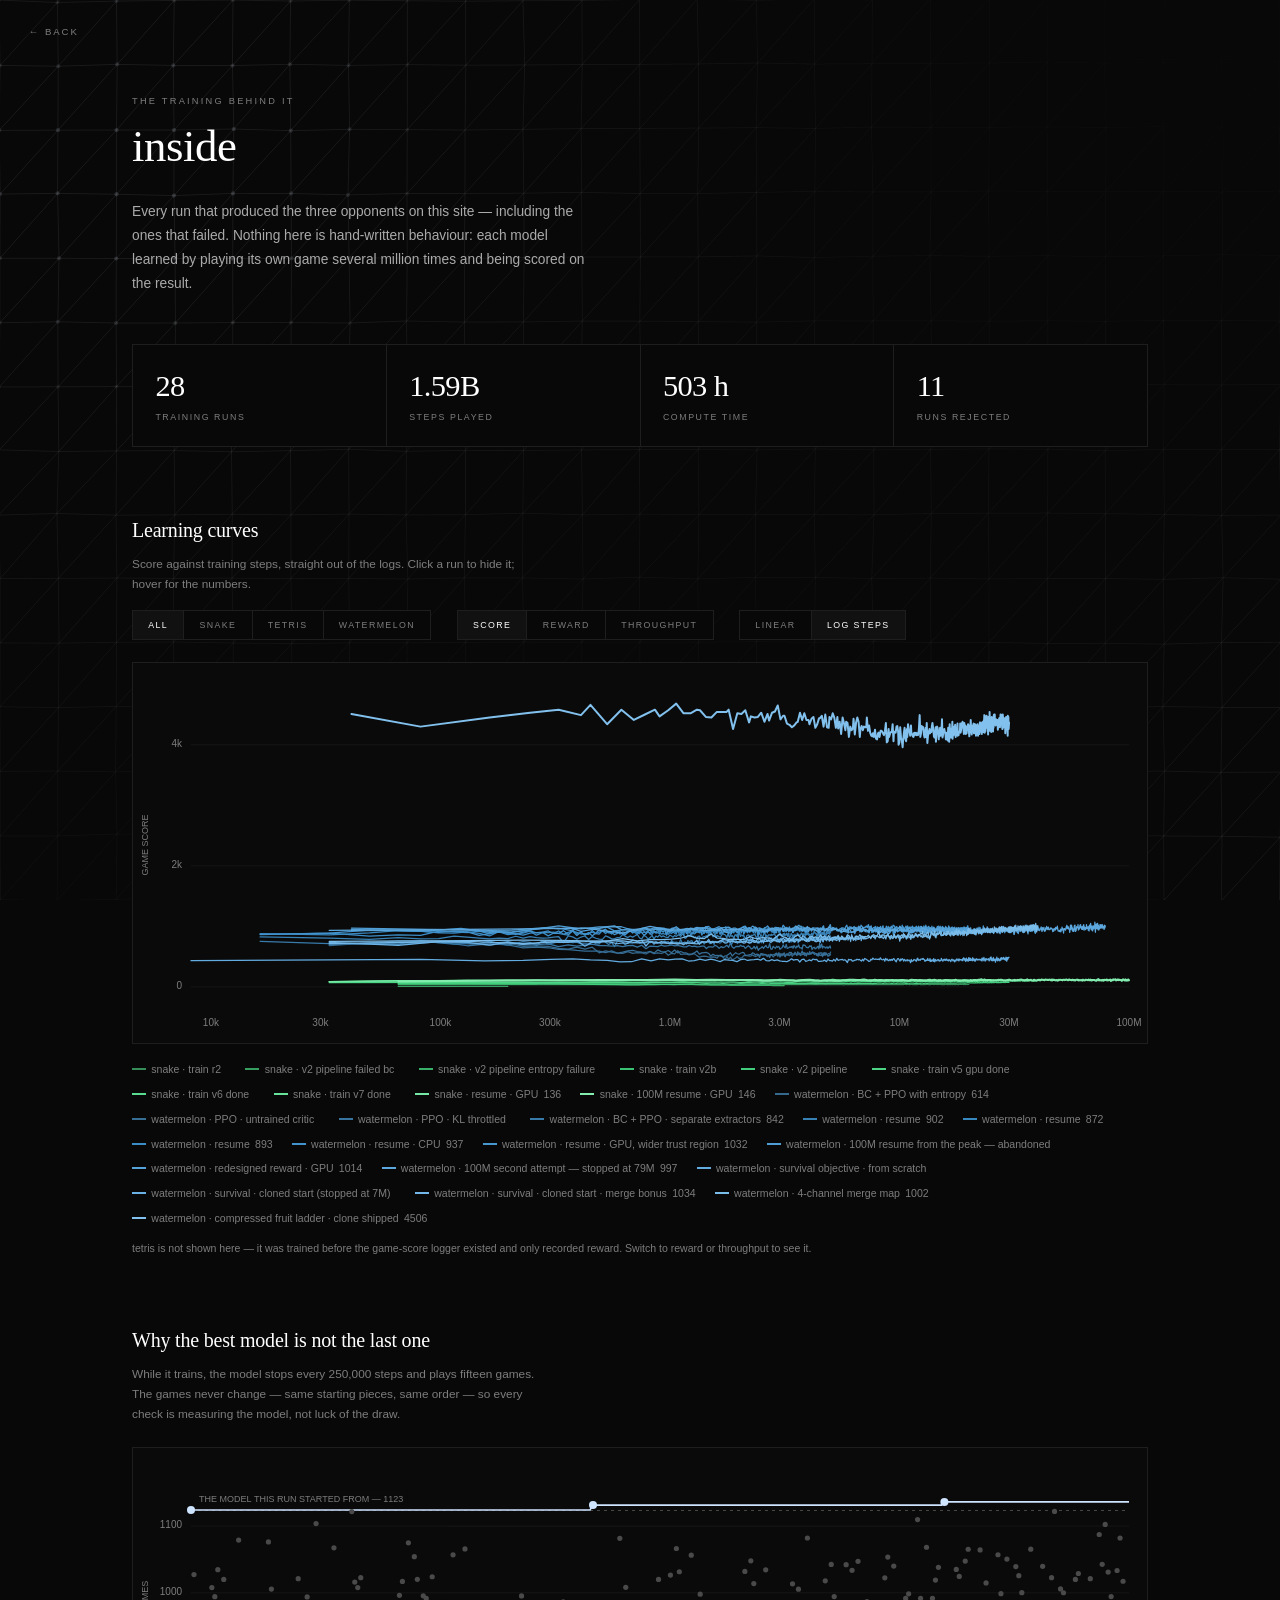
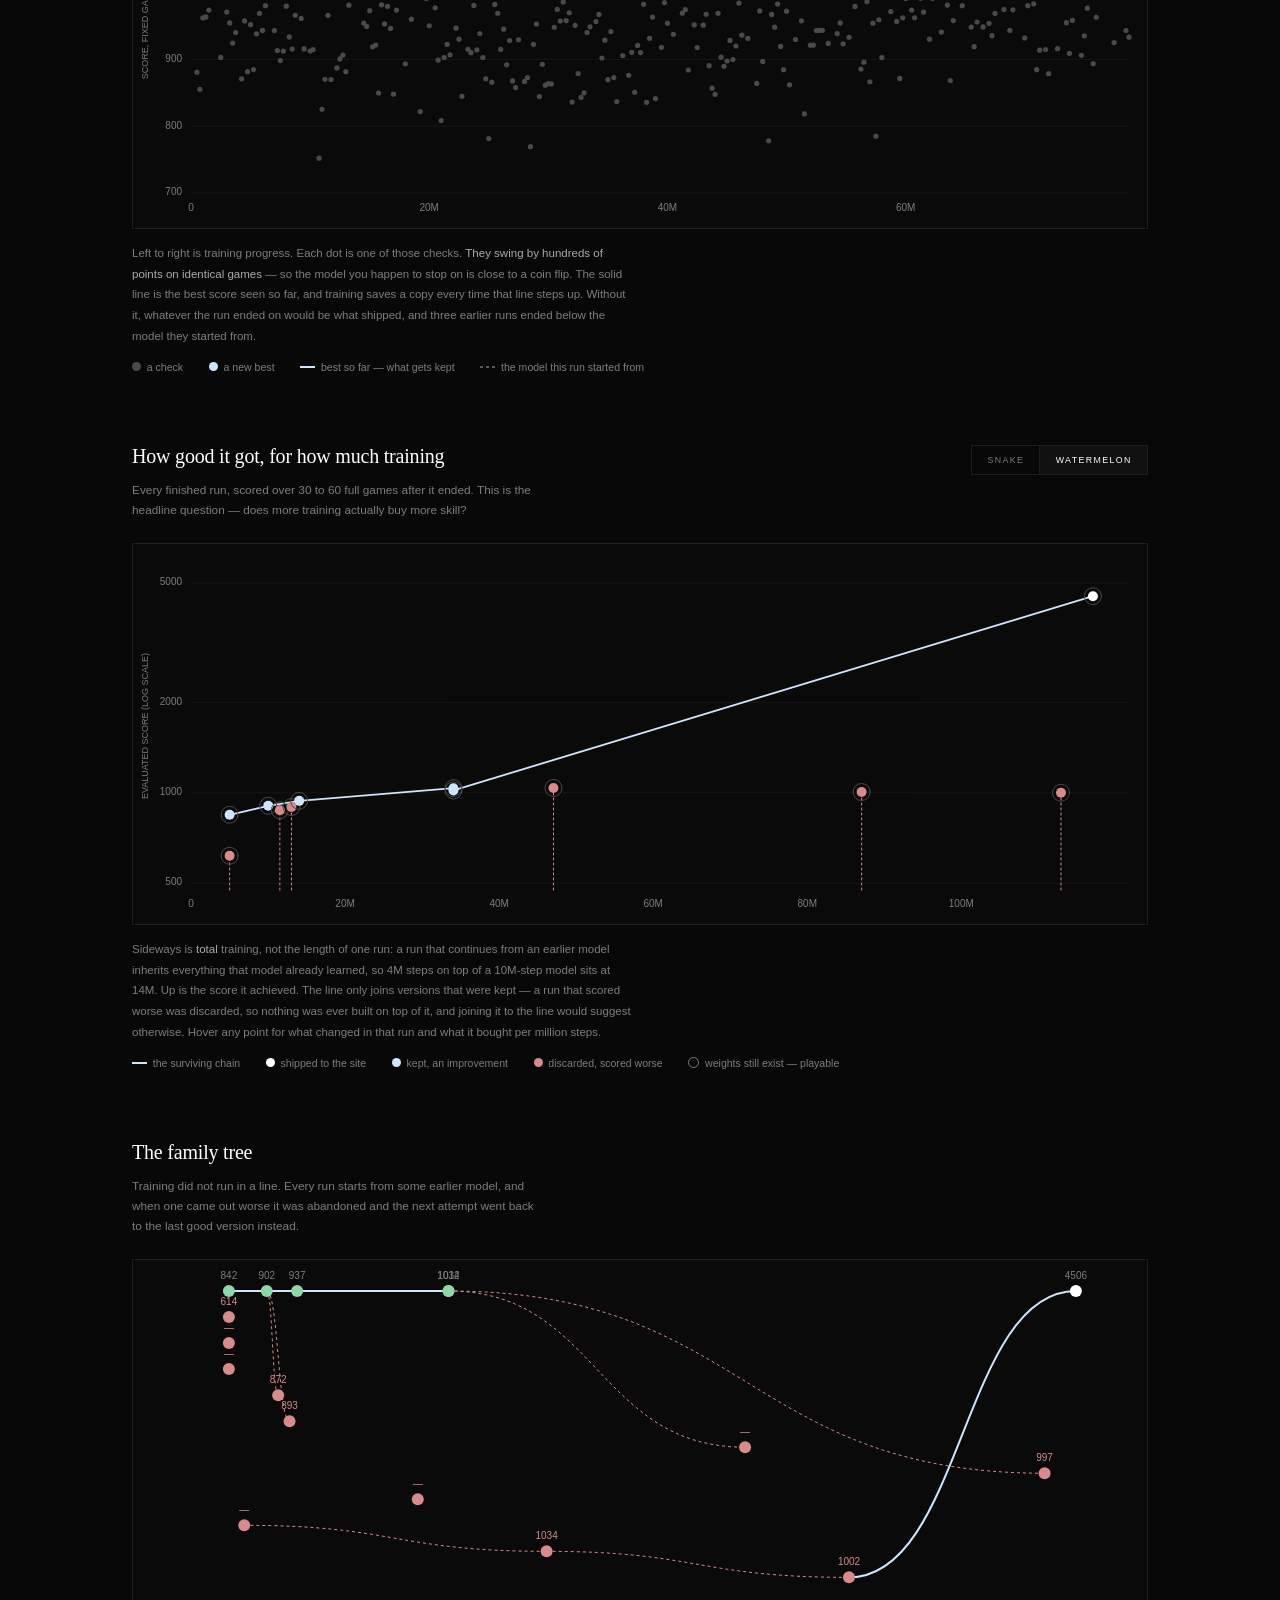
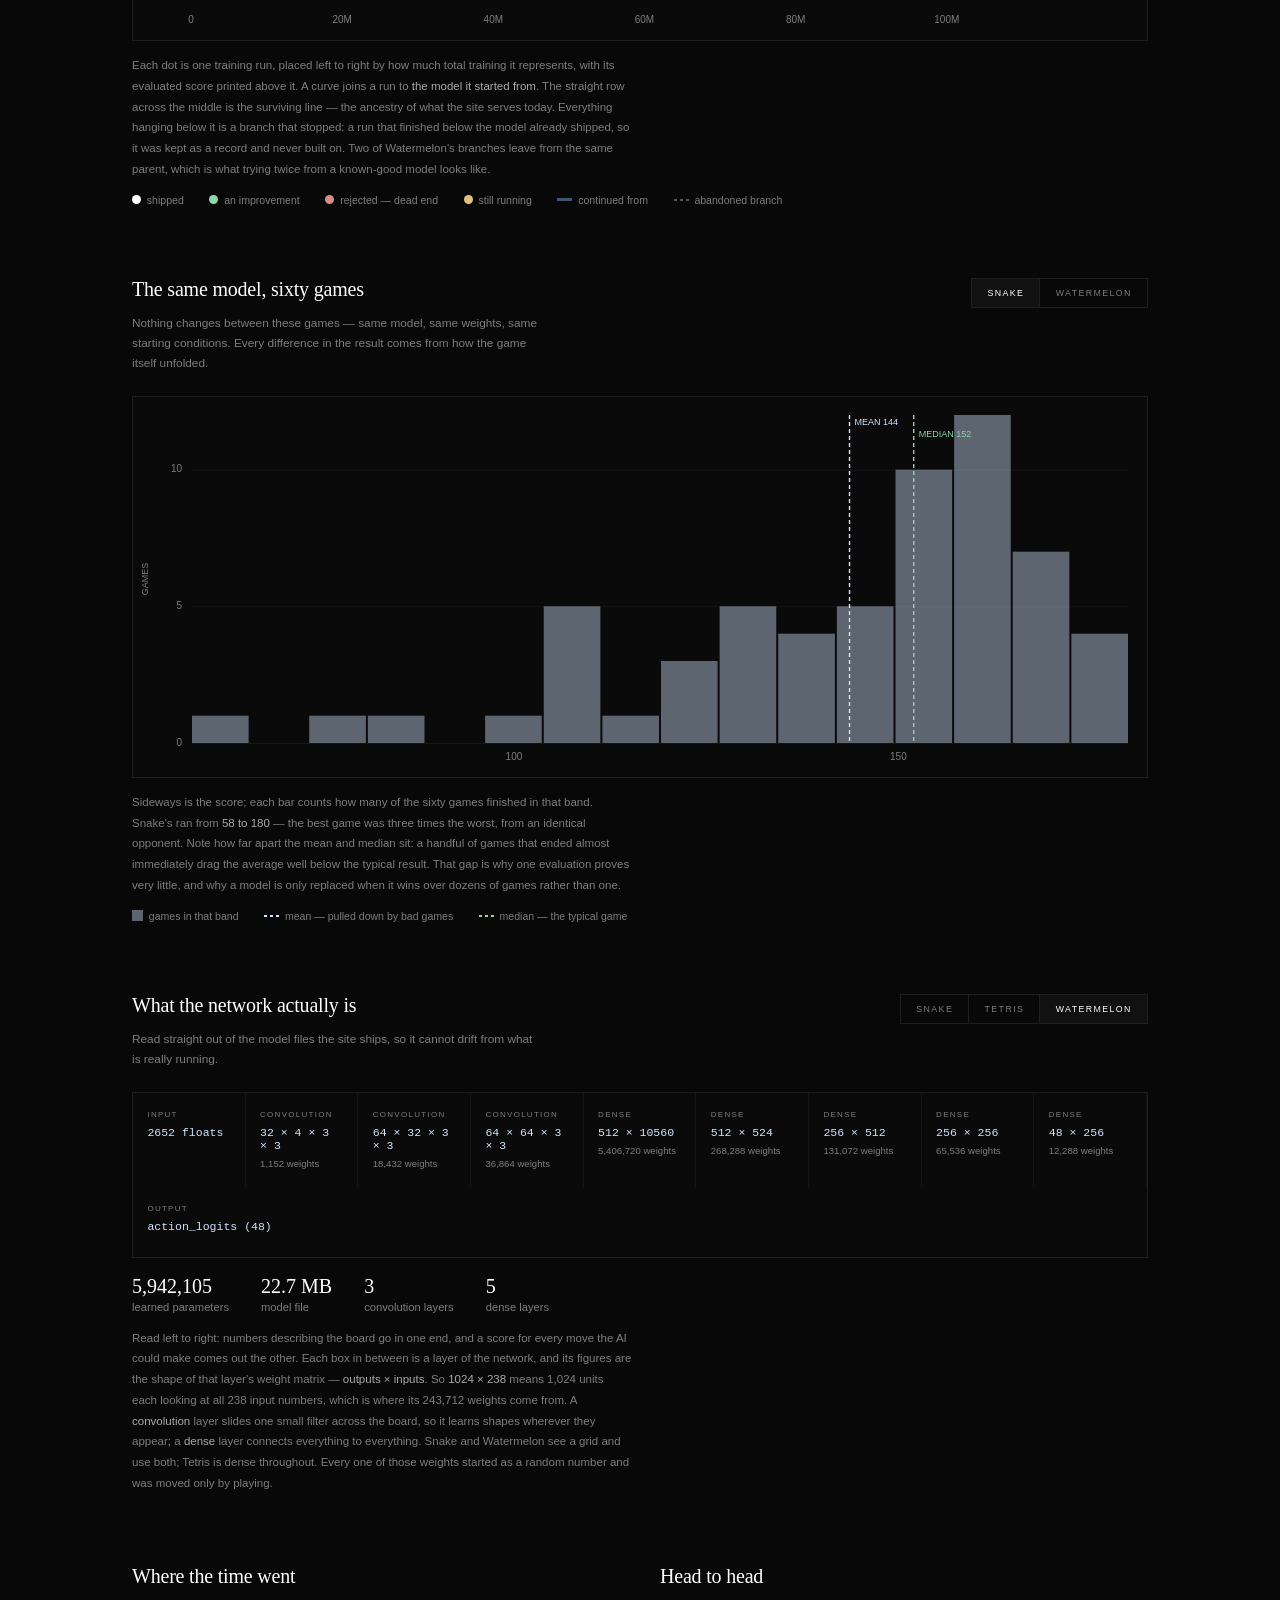
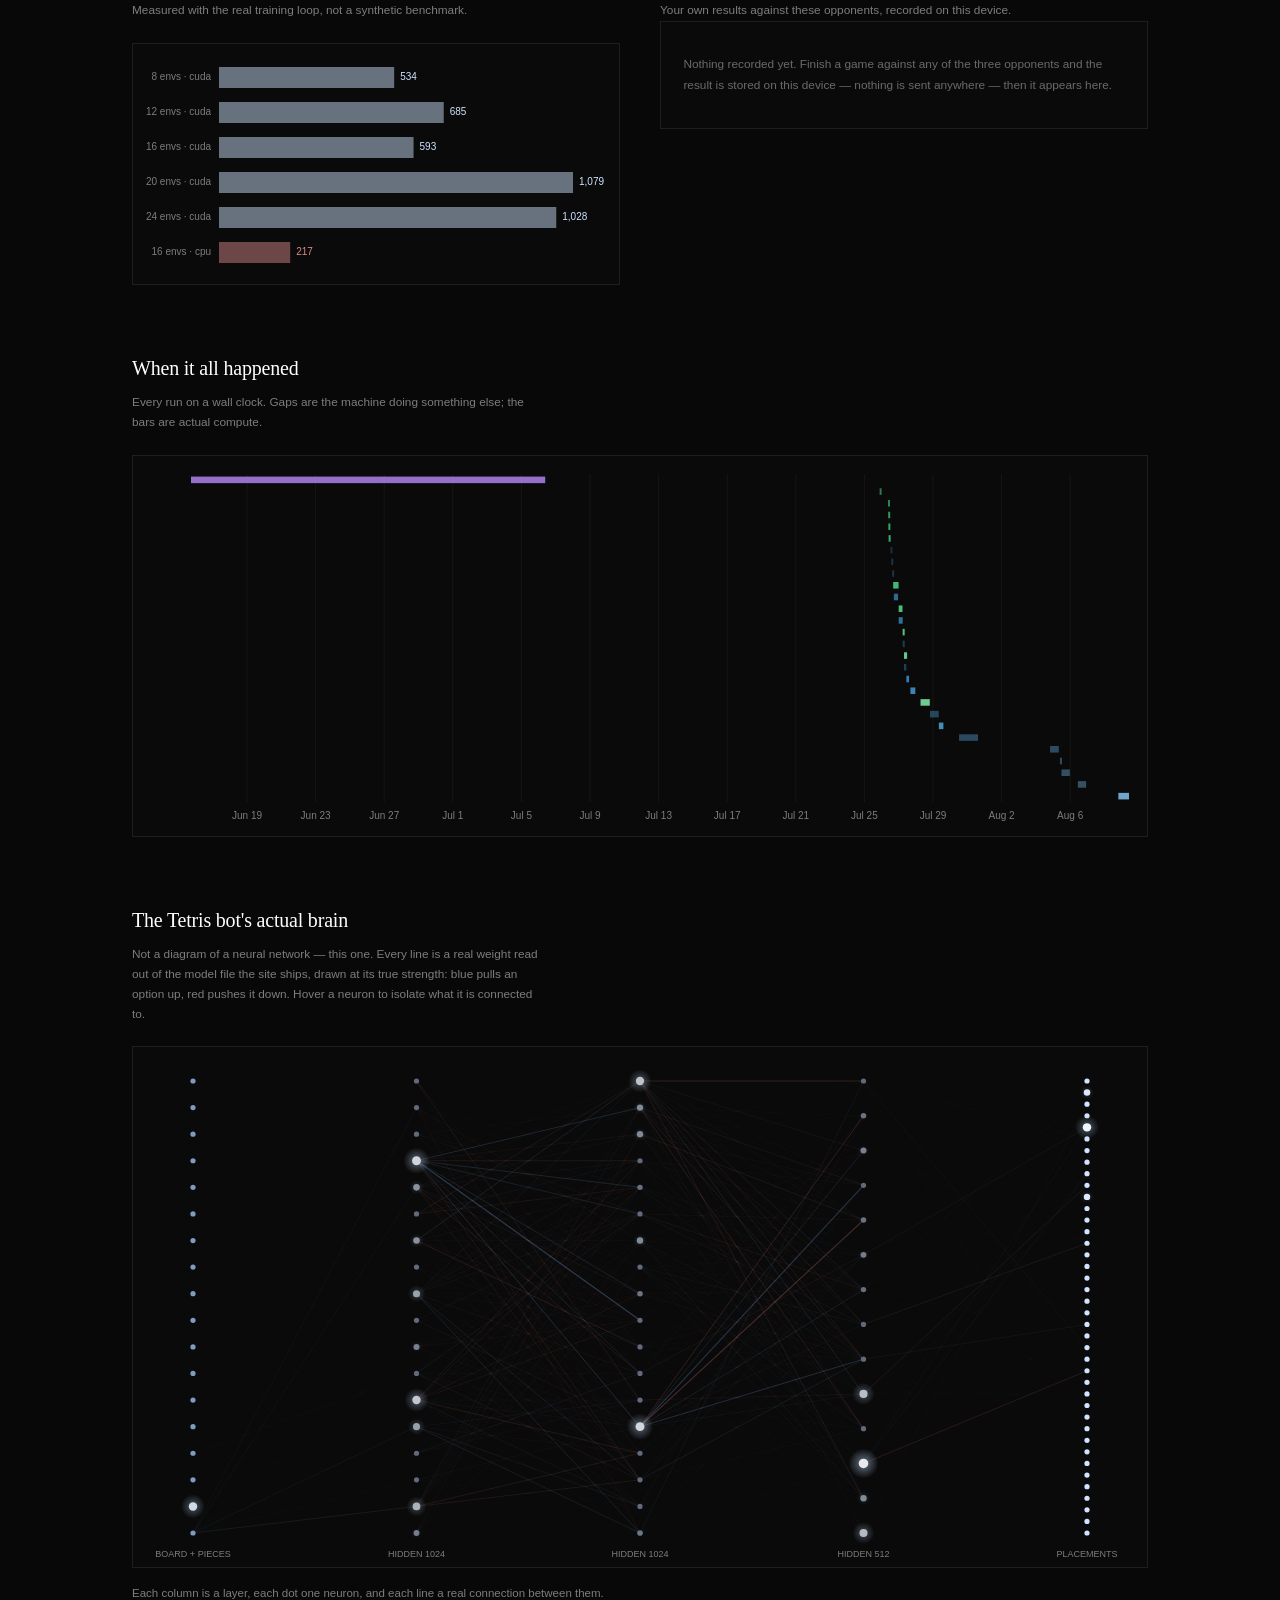
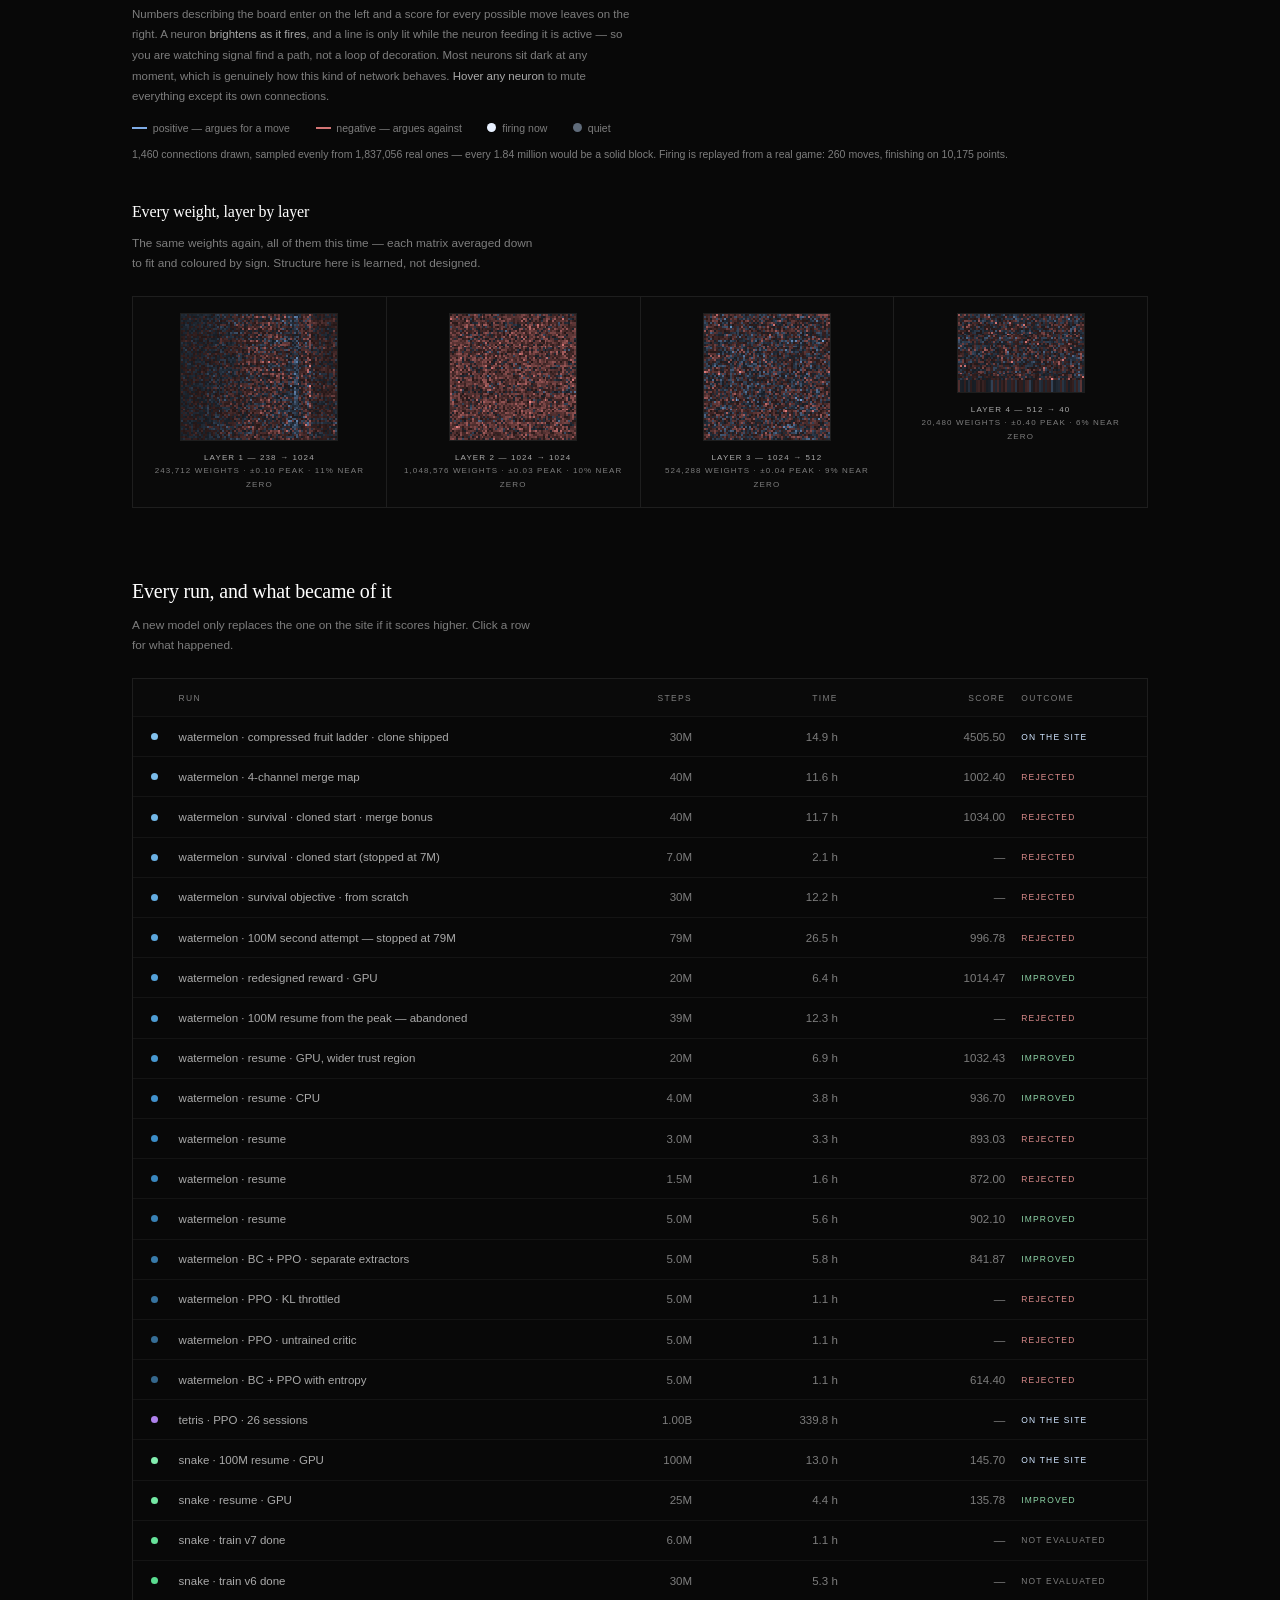
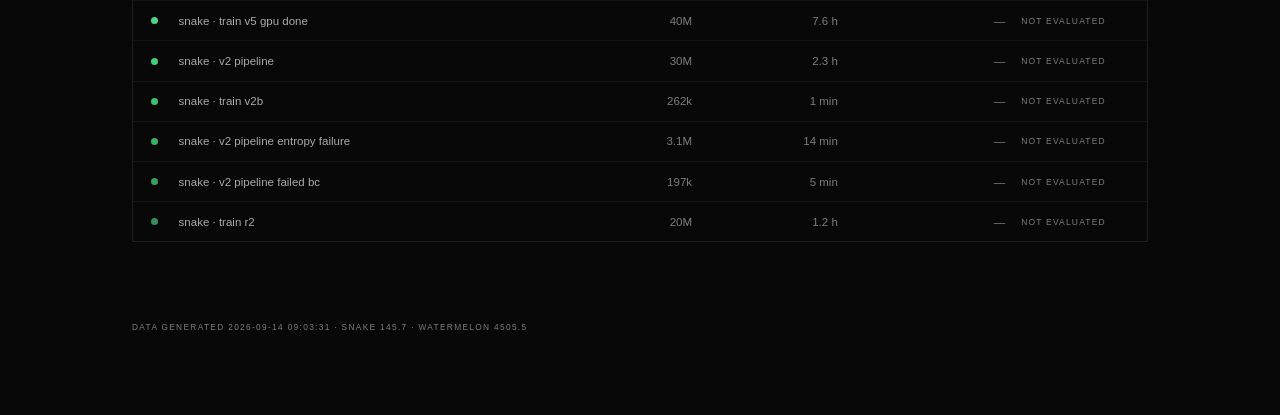
==== commit 2c66d8ed: "Deploy site 2026-09-13 23:16 UTC" ====
--- a/inside.html
+++ b/inside.html
@@ -280,8 +280,8 @@
             color: rgba(255,255,255,0.14); text-transform: uppercase;
         }
     </style>
-    <link rel="stylesheet" href="shared/themes.css" />
-    <script src="shared/settings.js"></script>
+    <link rel="stylesheet" href="shared/themes.css?v=4ffa50b" />
+    <script src="shared/settings.js?v=4ffa50b"></script>
     <script>
     // Before first paint: a themed page must not flash the default
     // palette while settings.js loads.
@@ -598,9 +598,9 @@
         <p class="foot" id="foot"></p>
     </div>
 
-    <script src="shared/backgrounds.js"></script>
-    <script src="shared/mesh.js"></script>
-    <script src="inside/data.js"></script>
+    <script src="shared/backgrounds.js?v=4ffa50b"></script>
+    <script src="shared/mesh.js?v=4ffa50b"></script>
+    <script src="inside/data.js?v=4ffa50b"></script>
     <script>
     (() => {
         initMesh('mesh', { intensity: 0.42 });
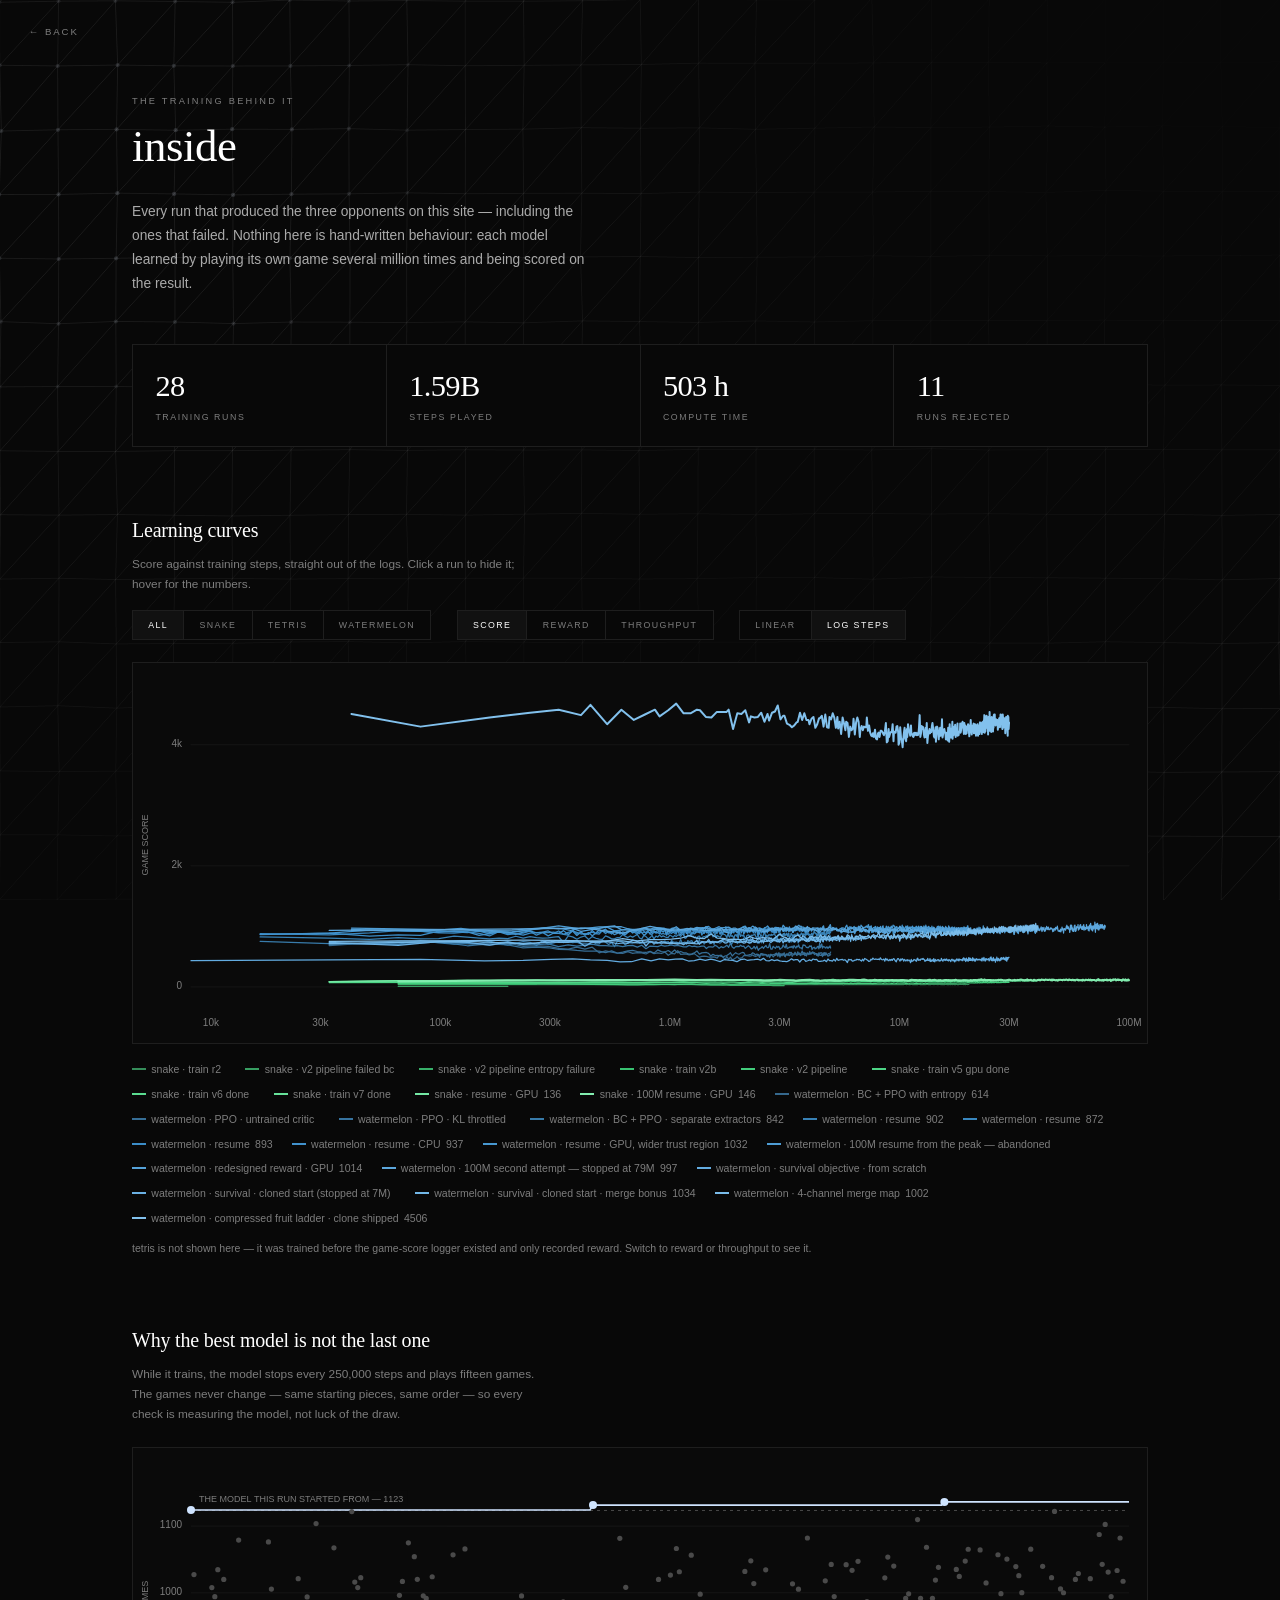
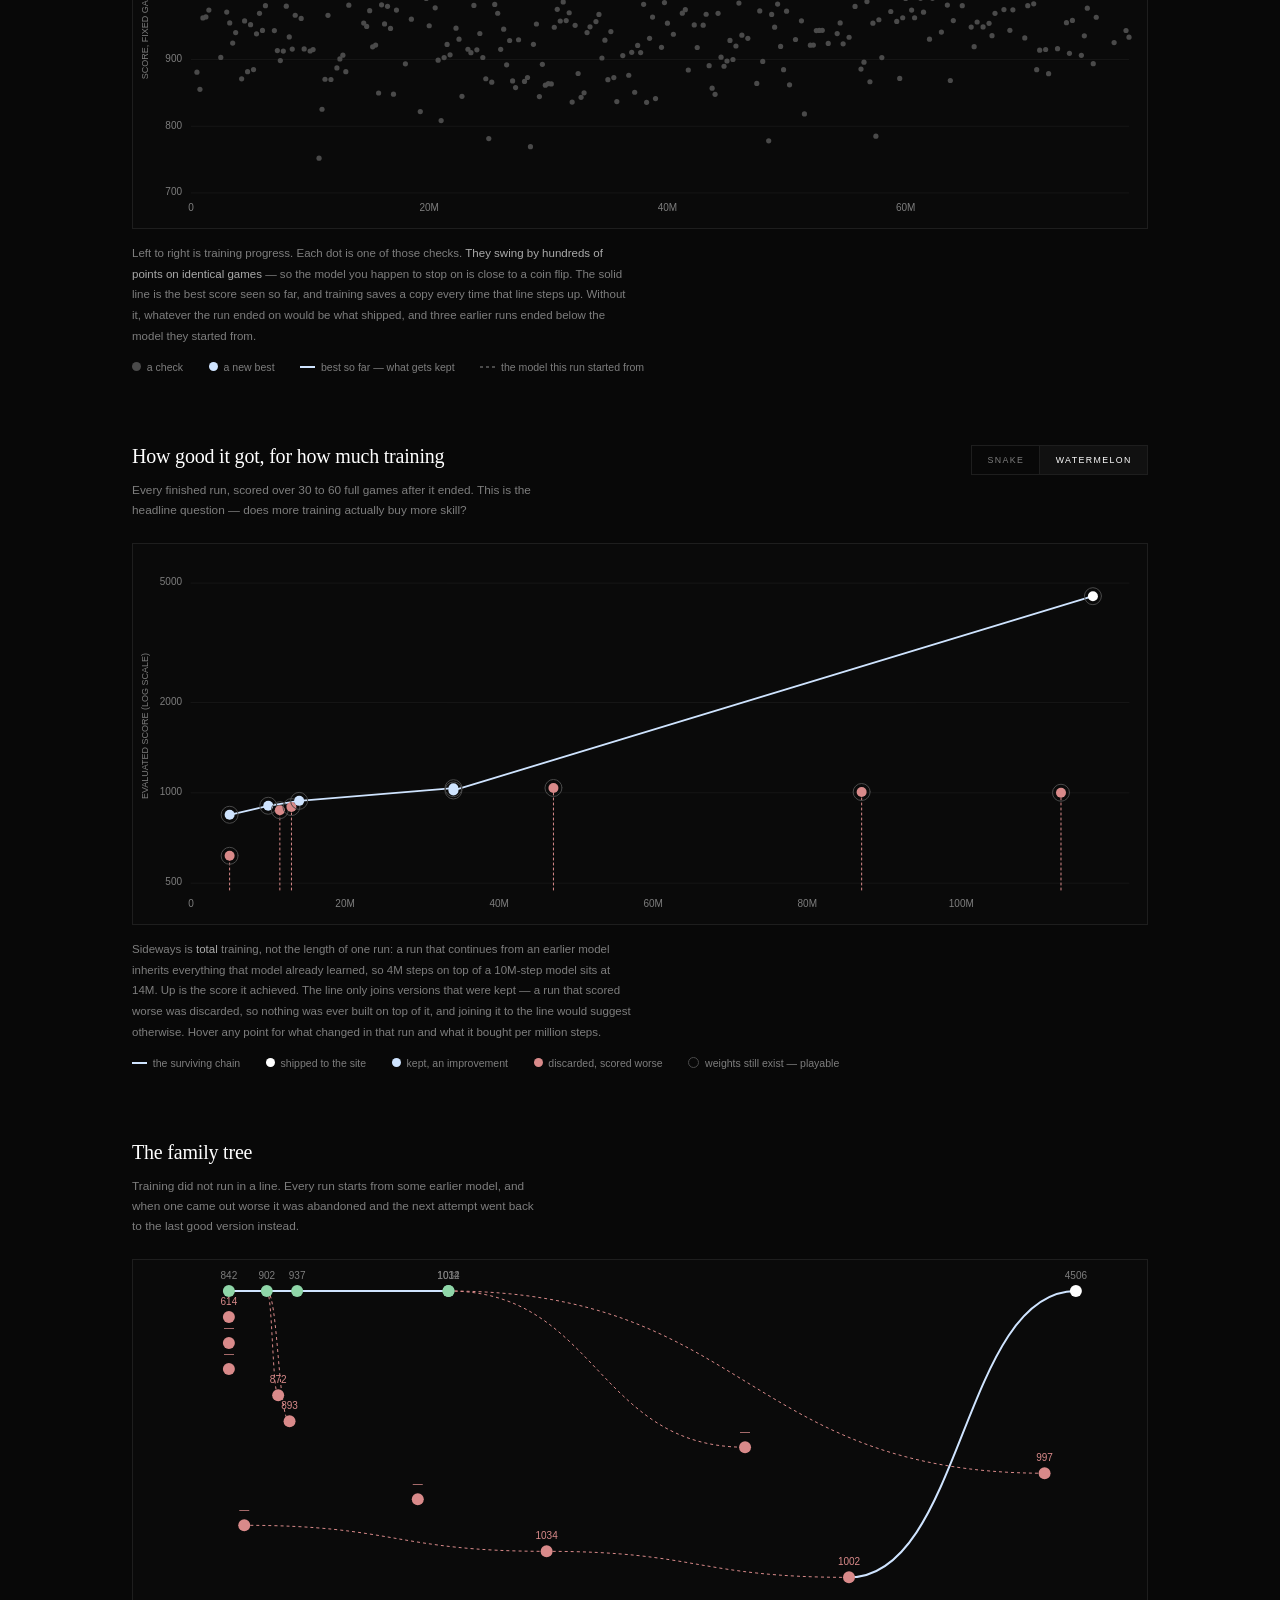
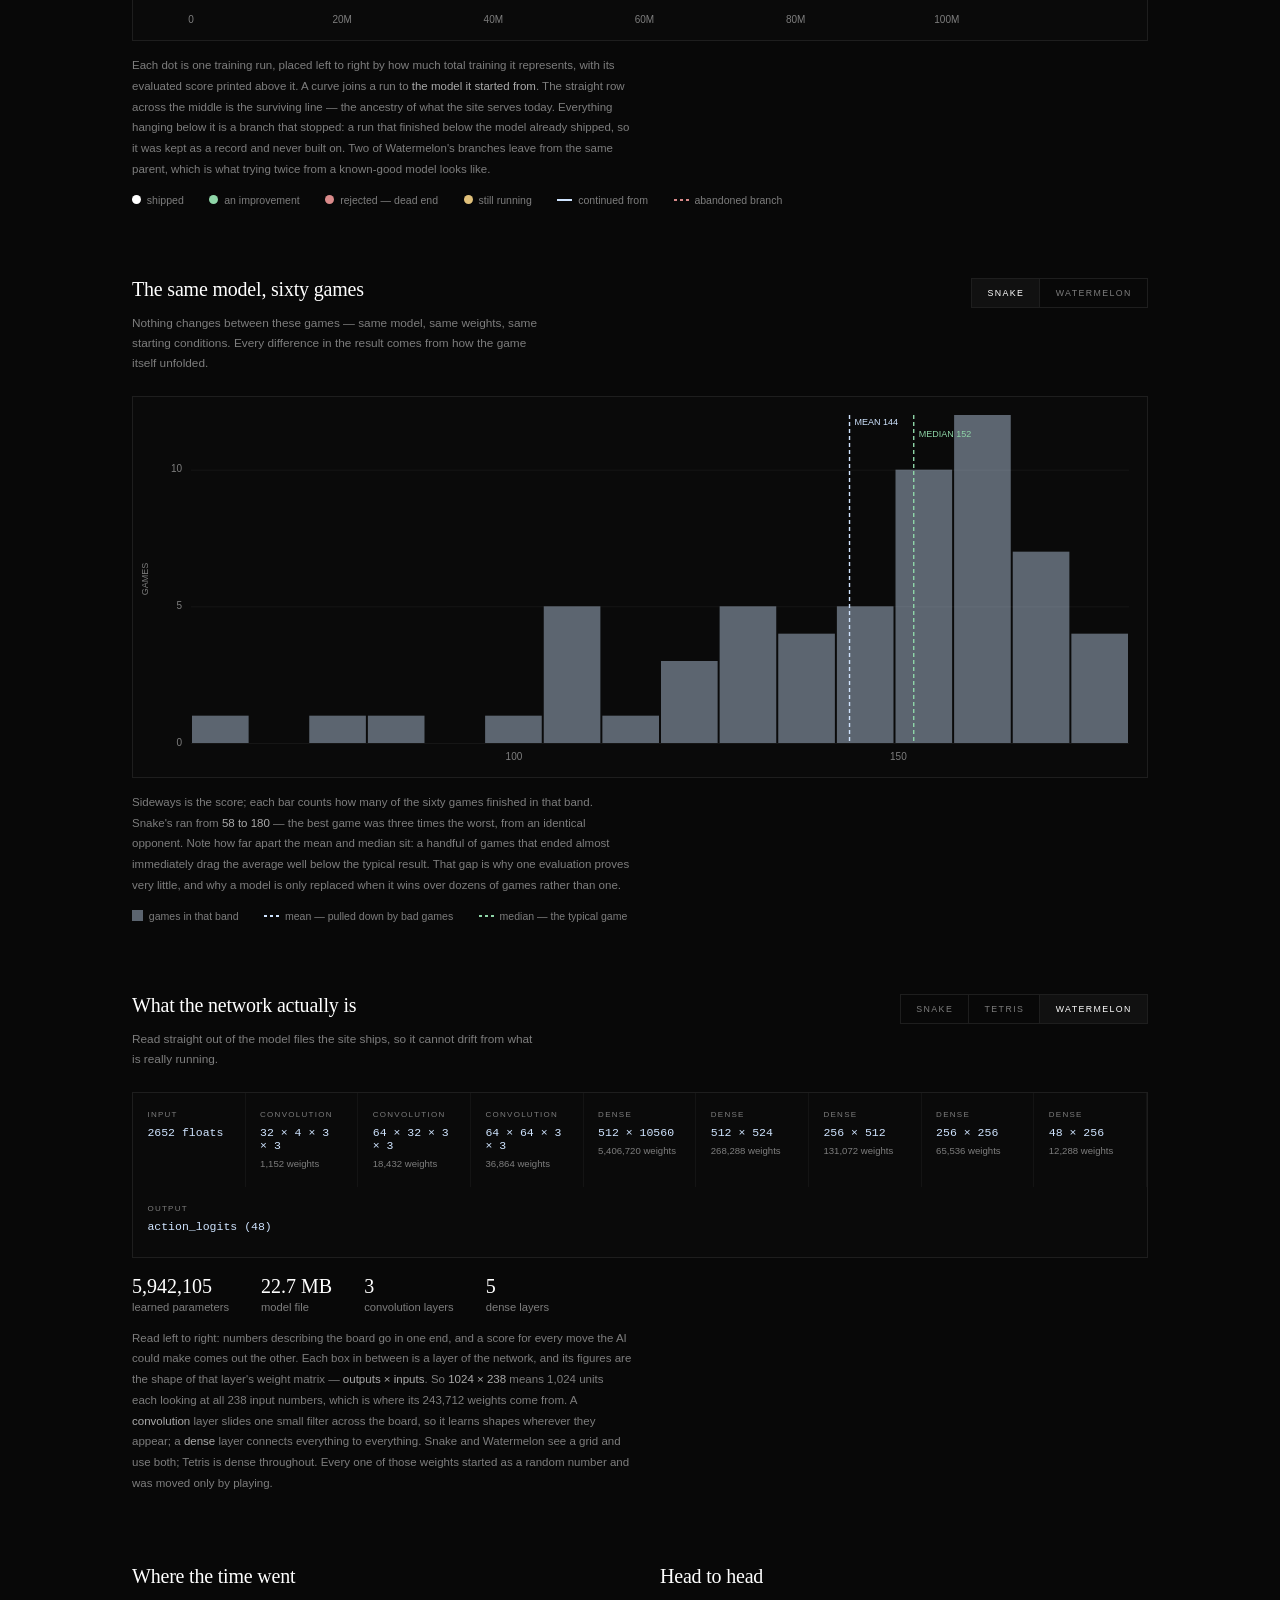
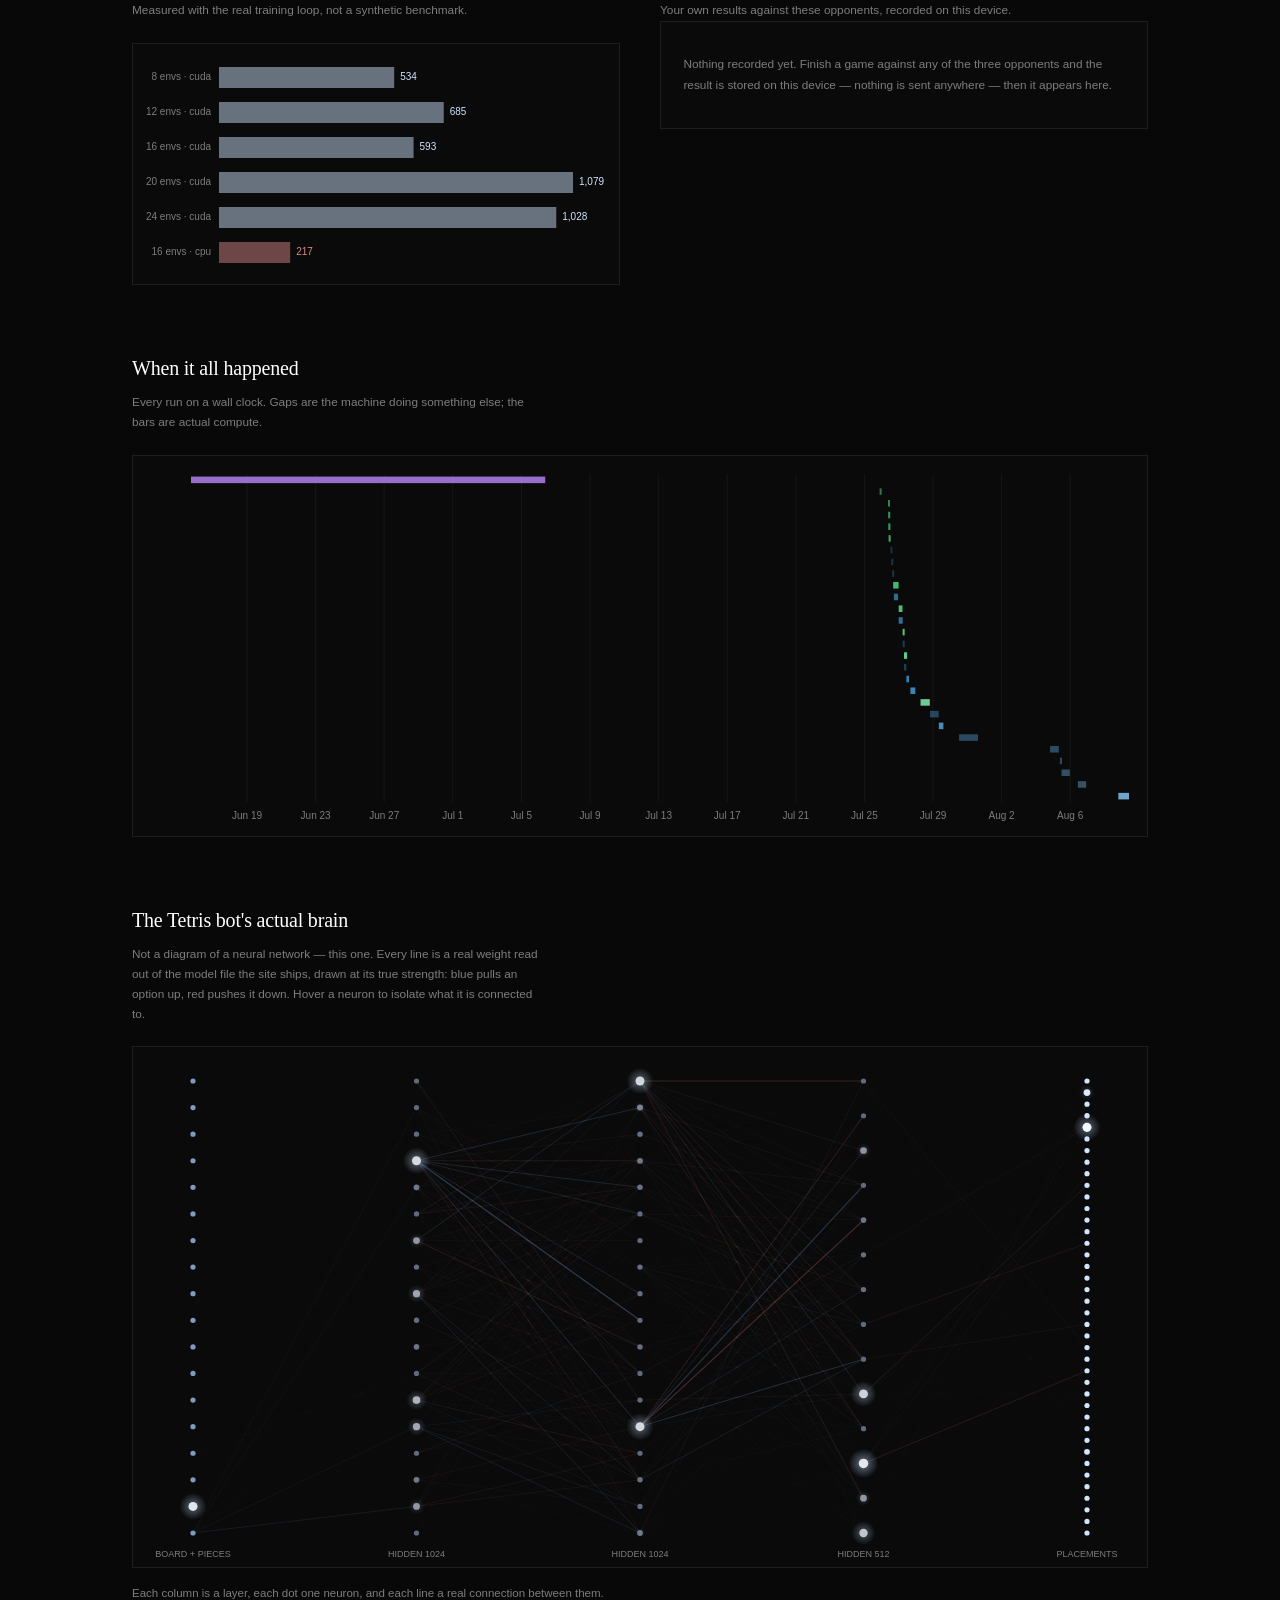
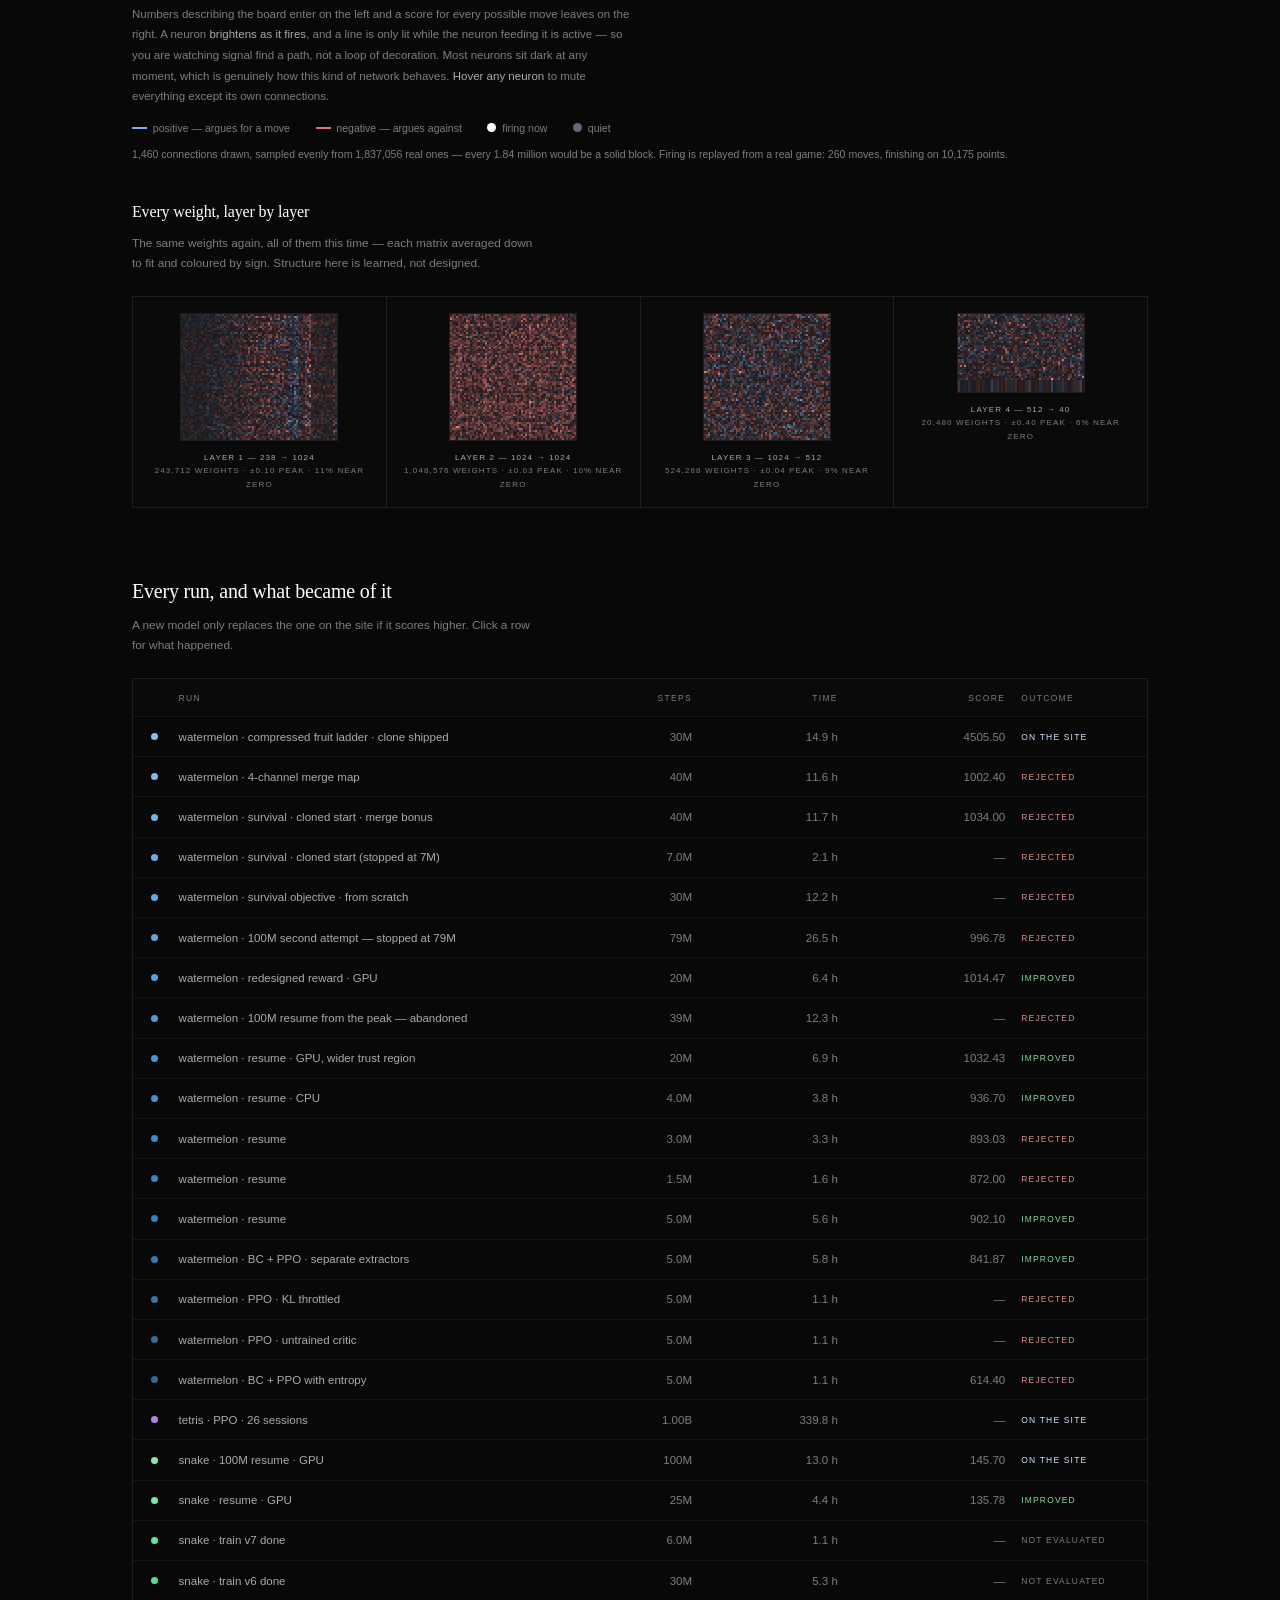
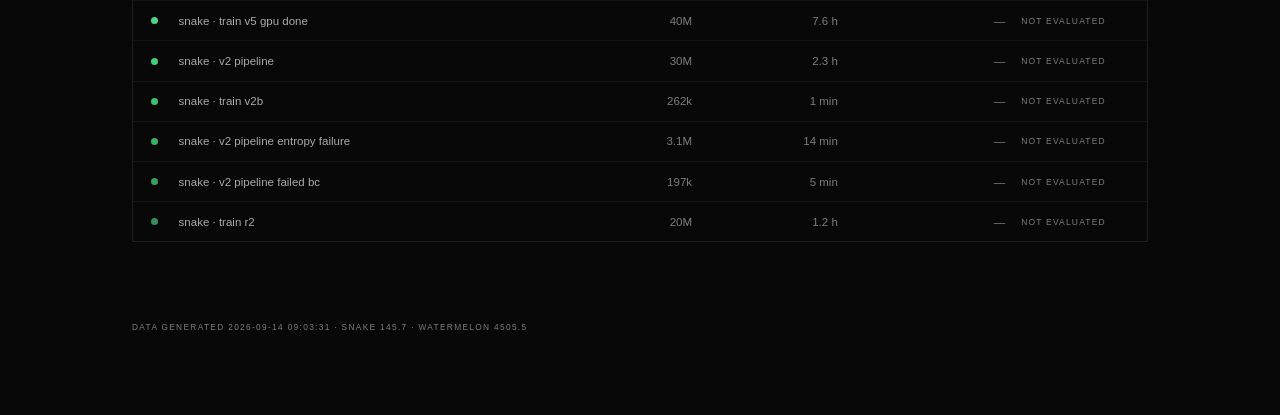
==== commit ea032e06: "Themes: cover Mesh in game chrome, fix contrast, theme the Inside charts - Inspector/switcher/speed-" ====
--- a/inside.html
+++ b/inside.html
@@ -280,8 +280,8 @@
             color: rgba(255,255,255,0.14); text-transform: uppercase;
         }
     </style>
-    <link rel="stylesheet" href="shared/themes.css?v=4ffa50b" />
-    <script src="shared/settings.js?v=4ffa50b"></script>
+    <link rel="stylesheet" href="shared/themes.css" />
+    <script src="shared/settings.js"></script>
     <script>
     // Before first paint: a themed page must not flash the default
     // palette while settings.js loads.
@@ -430,9 +430,9 @@
                 <span><i class="dot" style="background:var(--fg)"></i> shipped</span>
                 <span><i class="dot" style="background:var(--accent-2)"></i> an improvement</span>
                 <span><i class="dot" style="background:var(--warn)"></i> rejected — dead end</span>
-                <span><i class="dot" style="background:#e0c07a"></i> still running</span>
-                <span><i style="background:#3f5670;height:3px"></i> continued from</span>
-                <span><i class="dash"></i> abandoned branch</span>
+                <span><i class="dot" style="background:var(--chart-running)"></i> still running</span>
+                <span><i style="background:var(--chart-ink);height:2px"></i> continued from</span>
+                <span><i class="dash" style="background:repeating-linear-gradient(90deg,var(--warn) 0 3px,transparent 3px 6px)"></i> abandoned branch</span>
             </div>
         </div>
 
@@ -464,9 +464,9 @@
                 when it wins over dozens of games rather than one.
             </p>
             <div class="chart-key">
-                <span><i class="bar" style="background:rgba(207,228,255,0.42)"></i> games in that band</span>
-                <span><i class="dash" style="background:repeating-linear-gradient(90deg,#cfe4ff 0 3px,transparent 3px 6px)"></i> mean — pulled down by bad games</span>
-                <span><i class="dash" style="background:repeating-linear-gradient(90deg,#8fd6a8 0 3px,transparent 3px 6px)"></i> median — the typical game</span>
+                <span><i class="bar" style="background:var(--chart-ink);opacity:0.42"></i> games in that band</span>
+                <span><i class="dash" style="background:repeating-linear-gradient(90deg,var(--chart-ink) 0 3px,transparent 3px 6px)"></i> mean — pulled down by bad games</span>
+                <span><i class="dash" style="background:repeating-linear-gradient(90deg,var(--accent-2) 0 3px,transparent 3px 6px)"></i> median — the typical game</span>
             </div>
         </div>
 
@@ -562,10 +562,10 @@
                 mute everything except its own connections.
             </p>
             <div class="chart-key">
-                <span><i style="background:rgba(140,190,255,0.9)"></i> positive — argues for a move</span>
-                <span><i style="background:rgba(235,130,130,0.9)"></i> negative — argues against</span>
-                <span><i class="dot" style="background:#e8f1ff"></i> firing now</span>
-                <span><i class="dot" style="background:#5f6b7a"></i> quiet</span>
+                <span><i style="background:rgba(var(--brain-pos),0.9)"></i> positive — argues for a move</span>
+                <span><i style="background:rgba(var(--brain-neg),0.9)"></i> negative — argues against</span>
+                <span><i class="dot" style="background:rgb(var(--brain-fire))"></i> firing now</span>
+                <span><i class="dot" style="background:rgb(var(--brain-mid))"></i> quiet</span>
             </div>
             <p class="omitted" id="brain-note"></p>
 
@@ -598,9 +598,9 @@
         <p class="foot" id="foot"></p>
     </div>
 
-    <script src="shared/backgrounds.js?v=4ffa50b"></script>
-    <script src="shared/mesh.js?v=4ffa50b"></script>
-    <script src="inside/data.js?v=4ffa50b"></script>
+    <script src="shared/backgrounds.js"></script>
+    <script src="shared/mesh.js"></script>
+    <script src="inside/data.js"></script>
     <script>
     (() => {
         initMesh('mesh', { intensity: 0.42 });
@@ -627,26 +627,58 @@
             PAL.dim    = v('--dim', '#6a6a6a');
             PAL.good   = v('--accent-2', '#8fd6a8');
             PAL.bad    = v('--warn', '#d98a8a');
+            PAL.running = v('--chart-running', '#e0c07a');
+            // The brain drawing's colours, as "r, g, b" triples.
+            const rgb = (n, fallback) => v(n, fallback).split(',').map(Number);
+            PAL.brainPos  = v('--brain-pos',  '140, 190, 255');
+            PAL.brainNeg  = v('--brain-neg',  '235, 130, 130');
+            PAL.brainHalo = v('--brain-halo', '190, 220, 255');
+            PAL.brainFire = rgb('--brain-fire', '255, 255, 255');
+            PAL.brainCols = [rgb('--brain-in',  '127, 155, 191'),
+                             rgb('--brain-mid', '95, 107, 122'),
+                             rgb('--brain-out', '207, 228, 255')];
+            // A light page needs the run colours walked the other way — see
+            // colourRuns.
+            const m = PAL.bg.match(/^#?([0-9a-f]{2})([0-9a-f]{2})([0-9a-f]{2})$/i);
+            PAL.light = !!m && (0.2126 * parseInt(m[1], 16) + 0.7152 * parseInt(m[2], 16)
+                                + 0.0722 * parseInt(m[3], 16)) > 128;
         }
         readPalette();
-        new MutationObserver(() => { readPalette(); redraw(); })
-            .observe(document.documentElement,
-                     { attributes: true, attributeFilter: ['data-theme'] });
+        new MutationObserver(() => {
+            readPalette(); colourRuns(); recolourSwatches(); drawHeat(); redraw();
+        }).observe(document.documentElement,
+                   { attributes: true, attributeFilter: ['data-theme'] });
 
         const runs = TRAINING_DATA.runs;
         const shipped = TRAINING_DATA.shipped;
 
-        /* Colours are assigned per game so the eye groups them, with lightness
-           walking up the list — later runs read as brighter. */
+        /* Colours are assigned per game so the eye groups them, with later
+           runs standing out more. On a dark page that means lighter; on a
+           light page it means DARKER — the dark-theme ramp ends at 72%
+           lightness, which on Filings and Dispersion drew the newest and most
+           important runs as the faintest lines on the chart (~1.8:1). */
         const HUES = { snake: 145, tetris: 265, watermelon: 205 };
         const byGame = {};
         runs.forEach(r => { (byGame[r.game] = byGame[r.game] || []).push(r); });
-        Object.entries(byGame).forEach(([g, list]) => {
-            list.forEach((r, i) => {
-                const t = list.length === 1 ? 1 : i / (list.length - 1);
-                r.color = `hsl(${HUES[g] || 0} ${45 + t * 30}% ${38 + t * 34}%)`;
-            });
-        });
+        function colourRuns() {
+            Object.entries(byGame).forEach(([g, list]) => {
+                list.forEach((r, i) => {
+                    const t = list.length === 1 ? 1 : i / (list.length - 1);
+                    const light = PAL.light ? 62 - t * 34 : 38 + t * 34;
+                    r.color = `hsl(${HUES[g] || 0} ${45 + t * 30}% ${light}%)`;
+                });
+            });
+        }
+        colourRuns();
+        // Swatches built once (the ledger) keep their inline colour, so a
+        // theme change has to repaint them by hand.
+        function recolourSwatches() {
+            const byKey = Object.fromEntries(runs.map(r => [r.key, r]));
+            document.querySelectorAll('[data-file] .leg-swatch, [data-file] .row-dot').forEach(el => {
+                const r = byKey[el.closest('[data-file]').dataset.file];
+                if (r) el.style.background = r.color;
+            });
+        }
 
         const fmtSteps = n =>
             n >= 1e9 ? (n / 1e9).toFixed(2) + 'B' :   // was "1497M"
@@ -1281,7 +1313,7 @@
             list.forEach(r => {
                 const x = xs(r.cumulativeSteps), y = ys(lane.get(r.key));
                 const c = { shipped: PAL.fg, improved: PAL.good,
-                            rejected: PAL.bad, running: '#e0c07a' }[r.outcome] || PAL.axis;
+                            rejected: PAL.bad, running: PAL.running }[r.outcome] || PAL.axis;
                 ctx.beginPath(); ctx.arc(x, y, 6, 0, Math.PI * 2);
                 ctx.fillStyle = c; ctx.fill();
                 ctx.fillStyle = r.outcome === 'rejected' ? PAL.bad : PAL.dim;
@@ -1684,9 +1716,7 @@
                         const alpha = touches
                             ? Math.min(0.95, 0.35 + mag * 0.65)
                             : mag * 0.5 * live * (dim ? 0.06 : 1);
-                        ctx.strokeStyle = wv >= 0
-                            ? `rgba(140,190,255,${alpha.toFixed(3)})`
-                            : `rgba(235,130,130,${alpha.toFixed(3)})`;
+                        ctx.strokeStyle = `rgba(${wv >= 0 ? PAL.brainPos : PAL.brainNeg},${alpha.toFixed(3)})`;
                         ctx.lineWidth = touches ? 0.8 + mag * 2.2
                                       : dim ? 0.5 : 0.4 + mag * 1.4 * live;
                         ctx.beginPath();
@@ -1706,20 +1736,20 @@
 
                     if (f > 0.12) {                       // halo while firing
                         const g = ctx.createRadialGradient(x, y, 0, x, y, 4 + f * 11);
-                        g.addColorStop(0, `rgba(190,220,255,${(f * 0.5).toFixed(3)})`);
-                        g.addColorStop(1, 'rgba(190,220,255,0)');
+                        g.addColorStop(0, `rgba(${PAL.brainHalo},${(f * 0.5).toFixed(3)})`);
+                        g.addColorStop(1, `rgba(${PAL.brainHalo},0)`);
                         ctx.fillStyle = g;
                         ctx.beginPath(); ctx.arc(x, y, 4 + f * 11, 0, Math.PI * 2); ctx.fill();
                     }
 
                     ctx.beginPath();
                     ctx.arc(x, y, on ? 5 : 2.6 + f * 2.2, 0, Math.PI * 2);
-                    if (on) ctx.fillStyle = '#fff';
+                    if (on) ctx.fillStyle = PAL.fg;
                     else {
-                        const base = c === 0 ? [127, 155, 191]
-                                   : c === cols - 1 ? [207, 228, 255] : [95, 107, 122];
-                        const mix = (v) => Math.round(v + (255 - v) * f * 0.85);
-                        ctx.fillStyle = `rgb(${mix(base[0])},${mix(base[1])},${mix(base[2])})`;
+                        const base = PAL.brainCols[c === 0 ? 0 : c === cols - 1 ? 2 : 1];
+                        const to = PAL.brainFire;
+                        const mix = (k) => Math.round(base[k] + (to[k] - base[k]) * f * 0.85);
+                        ctx.fillStyle = `rgb(${mix(0)},${mix(1)},${mix(2)})`;
                     }
                     ctx.fill();
                 }
@@ -1800,6 +1830,8 @@
             // One integer scale for the whole row, chosen so the widest map
             // still fits, so every layer's cells are the same physical size.
             const widest = Math.max(...brain.layers.map(l => l.heat.w));
+            const pos = PAL.brainPos.split(',').map(Number);
+            const neg = PAL.brainNeg.split(',').map(Number);
             const scale = Math.max(1, Math.floor(190 / widest));
 
             brain.layers.forEach((l, i) => {
@@ -1813,9 +1845,10 @@
                     const v = (l.heat.data[p] - 128) / 127;
                     const mag = Math.min(1, Math.abs(v));
                     const o = p * 4;
-                    img.data[o]     = v < 0 ? 235 : 140;
-                    img.data[o + 1] = v < 0 ? 130 : 190;
-                    img.data[o + 2] = v < 0 ? 130 : 255;
+                    const c = v < 0 ? neg : pos;
+                    img.data[o]     = c[0];
+                    img.data[o + 1] = c[1];
+                    img.data[o + 2] = c[2];
                     img.data[o + 3] = Math.round(28 + mag * 227);
                 }
                 ctx.putImageData(img, 0, 0);
--- a/shared/themes.css
+++ b/shared/themes.css
@@ -39,6 +39,22 @@
     --chart-axis:  #4a4a4a;
     --chart-ink:   #cfe4ff;
     --chart-track: #1a1a1a;
+    /* A run still in progress. Amber on the dark themes; the light themes
+       darken it, because #e0c07a on paper measured 1.75:1. */
+    --chart-running: #e0c07a;
+    /* The Inside page's network drawing, as bare "r, g, b" triples so the
+       canvas can apply its own alpha. Positive / negative weights, the halo
+       and colour a firing neuron moves toward, and the resting colour of the
+       input, hidden and output columns. Dark themes brighten toward white as
+       a neuron fires; the light themes darken toward ink instead, because a
+       white halo on a white page is not there at all. */
+    --brain-pos:   140, 190, 255;
+    --brain-neg:   235, 130, 130;
+    --brain-fire:  255, 255, 255;
+    --brain-halo:  190, 220, 255;
+    --brain-in:    127, 155, 191;
+    --brain-mid:   95, 107, 122;
+    --brain-out:   207, 228, 255;
     --mono:        ui-monospace, SFMono-Regular, Menlo, monospace;
     --grain:       0;
     --glow:        207, 228, 255;
@@ -130,8 +146,6 @@
 .o-shipped { color: var(--accent); }
 .o-improved { color: var(--accent-2); }
 .o-rejected { color: var(--warn); }
-/* Was a fixed amber, 1.75:1 on the light themes. */
-.o-running { color: var(--fg-muted); }
 .o-unknown { color: var(--dim); }
 .arch-flow { background: var(--bg-soft); border-color: var(--line); }
 .arch-step { border-right-color: var(--line-soft); }
@@ -145,6 +159,13 @@
 .heat-label { color: var(--dim); }
 .heat-label b { color: var(--fg-muted); }
 .h2h-empty, .h2h-row { background: var(--bg-soft); border-color: var(--line); }
+/* Was a fixed #6a6a6a: about 3.6:1 on every dark theme. */
+.h2h-empty { color: var(--dim); }
+/* Chart-key swatches that stand for canvas strokes: they must use the same
+   tokens the canvas does, or the key describes a colour that is not drawn. */
+.chart-key i.dash { background: repeating-linear-gradient(90deg, var(--chart-axis) 0 3px, transparent 3px 6px); }
+.chart-key i.ring { border-color: var(--chart-axis); }
+.o-running { color: var(--chart-running); }
 .h2h-name { color: var(--fg-muted); }
 .h2h-tally { color: var(--dim); }
 .h2h-tally b { color: var(--accent-2); }
@@ -160,7 +181,16 @@
    cards were designed against that background. */
 [data-theme="flow"] .card, [data-theme="filings"] .card, [data-theme="sand"] .card, [data-theme="constellation"] .card, [data-theme="dispersion"] .card {
     background: var(--card-veil);
-    backdrop-filter: blur(2px);
+    /* The separators. The grid draws them by showing its own background
+       through a 1px gap, but that background is OPAQUE, so the veil above
+       was only ever veiling a flat --line rectangle: the field never showed
+       through, and --dim text measured 4.37-4.48:1 on the tinted result. Each
+       card outlines itself into the gap instead and the grid goes clear. */
+    outline: 1px solid var(--line);
+}
+[data-theme="flow"] .grid, [data-theme="filings"] .grid, [data-theme="sand"] .grid,
+[data-theme="constellation"] .grid, [data-theme="dispersion"] .grid {
+    background: transparent;
 }
 
 /* The play area's frame. Snake and Tetris outline `main` with a hardcoded
@@ -251,9 +281,9 @@
     --panel-hi:    #16171d;
     --fg:          #ece7d4;
     --fg-muted:    #c3bfb0;
-    /* #807d73 rather than #7b786e: the original measured 4.43:1 against this
-       theme's #0b0c10 page, just under the 4.5 needed for small text. */
-    --dim:         #807d73;
+    /* #858278: #807d73 cleared the page (4.75) but not --panel-hi (4.34),
+       which is where the Watermelon bubble titles and the ledger notes sit. */
+    --dim:         #858278;
     --dimmer:      #55534c;
     --faint:       rgba(236, 231, 212, 0.14);
     --line:        #1c1d24;
@@ -271,7 +301,9 @@
 
 /* Filings — ink on warm paper. */
 [data-theme="filings"] {
-    --board-scrim: 255, 255, 255;
+    /* The board's own colour, not pure white, or the overlays' edge shows as
+       a faint seam against the #fffefb board. */
+    --board-scrim: 255, 254, 251;
     --board-bg:    #fffefb;
     --board-ink:   #141414;
     --board-edge:  #dddbd3;
@@ -282,20 +314,31 @@
     --panel-hi:    #eceae4;
     --fg:          #111111;
     --fg-muted:    #2b2b2b;
-    --dim:         #6d6c66;
+    /* #67665f, not #6d6c66: the old value was 4.38:1 on --panel-hi and 4.37
+       where the select cards' veil let the grid's line colour through. */
+    --dim:         #67665f;
     --dimmer:      #9c9b94;
     --faint:       #cfcdc5;
     --line:        #dddbd3;
     --line-soft:   #e8e6de;
     --accent:      #111111;
     --accent-2:    #4a4a46;
-    --warn:        #8a8880;
+    /* Carries the ledger's REJECTED labels as text: #8a8880 was 3.20:1. */
+    --warn:        #706e67;
     --chart-grid:  #e4e2da;
     --chart-axis:  #9c9b94;
     --chart-ink:   #111111;
     --chart-track: #e4e2da;
     --particle-rgb: 17, 17, 17;
     --bg-rgb:       244, 243, 239;
+    --chart-running: #8a6a1c;
+    --brain-pos:   40, 105, 215;
+    --brain-neg:   205, 60, 60;
+    --brain-fire:  15, 55, 165;
+    --brain-halo:  40, 105, 215;
+    --brain-in:    95, 125, 170;
+    --brain-mid:   128, 134, 144;
+    --brain-out:   80, 120, 195;
 }
 
 /* Sand — white grains on true black. */
@@ -315,7 +358,7 @@
     --line-soft:   #141414;
     --accent:      #ffffff;
     --accent-2:    #a8a8a8;
-    --warn:        #6f6f6f;
+    --warn:        #7a7a7a;   /* was #6f6f6f, 4.18:1 as ledger text */
     --chart-grid:  #171717;
     --chart-axis:  #565656;
     --chart-ink:   #ffffff;
@@ -334,7 +377,7 @@
     --panel-hi:    #111a36;
     --fg:          #dfe8ff;
     --fg-muted:    #b3c1e4;
-    --dim:         #6f7ea6;
+    --dim:         #7584ab;   /* #6f7ea6 was 4.25:1 on --panel-hi */
     --dimmer:      #4c587a;
     --faint:       rgba(223, 232, 255, 0.14);
     --line:        #16203f;
@@ -370,13 +413,21 @@
     --line-soft:   #eeeeee;
     --accent:      #000000;
     --accent-2:    #555555;
-    --warn:        #909090;
+    --warn:        #727272;   /* was #909090, 3.19:1 as ledger text */
     --chart-grid:  #ececec;
     --chart-axis:  #9a9a9a;
     --chart-ink:   #000000;
     --chart-track: #ececec;
     --particle-rgb: 0, 0, 0;
     --bg-rgb:       255, 255, 255;
+    --chart-running: #8a6a1c;
+    --brain-pos:   40, 105, 215;
+    --brain-neg:   205, 60, 60;
+    --brain-fire:  15, 55, 165;
+    --brain-halo:  40, 105, 215;
+    --brain-in:    95, 125, 170;
+    --brain-mid:   128, 134, 144;
+    --brain-out:   80, 120, 195;
 }
 
 /* Shared treatment for all five: one typeface, tight tracking, no texture.
@@ -426,24 +477,31 @@
     letter-spacing: 0.05em;
 }
 
-/* Game chrome follows the theme; the boards do not. */
-[data-theme="flow"] .insp, [data-theme="filings"] .insp, [data-theme="sand"] .insp,
-[data-theme="constellation"] .insp, [data-theme="dispersion"] .insp {
+/* Game chrome follows the theme; the boards do not.
+   On EVERY theme, Mesh included. These rules used to list only the five
+   motion themes, so on Mesh (the default, and the theme most visitors see)
+   the inspector, the checkpoint switcher and Watermelon's speed row fell back
+   to their own defaults: #666 labels at 3.4:1, and on Watermelon a row of
+   cream buttons built for a light page. Mesh's tokens are the original dark
+   palette, so this changes nothing else there. */
+[data-theme] .insp {
     --insp-fg: var(--fg-muted); --insp-dim: var(--dim); --insp-line: var(--line);
     --insp-panel: var(--panel); --insp-accent: var(--accent);
     --insp-cell-bg: var(--bg-soft); --insp-track: var(--line-soft);
+}
+/* Mesh has no --particle-rgb (its lattice is drawn by mesh.js, which does not
+   read one), so it keeps inspector.css's own blue for the heat-map cells. */
+[data-theme="flow"] .insp, [data-theme="filings"] .insp, [data-theme="sand"] .insp,
+[data-theme="constellation"] .insp, [data-theme="dispersion"] .insp {
     --insp-cell-rgb: var(--particle-rgb);
 }
-[data-theme="flow"] .insp-cue, [data-theme="filings"] .insp-cue,
-[data-theme="sand"] .insp-cue, [data-theme="constellation"] .insp-cue,
-[data-theme="dispersion"] .insp-cue {
+[data-theme] .insp-cue {
     --insp-cue-fg: var(--dim); --insp-cue-hover: var(--fg);
 }
 /* The checkpoint switcher, same treatment as the inspector. Its defaults in
    checkpoints.css are tuned for the dark games, so the light themes (Filings,
    Dispersion) would otherwise put pale grey text on white. */
-[data-theme="flow"] .ckpt, [data-theme="filings"] .ckpt, [data-theme="sand"] .ckpt,
-[data-theme="constellation"] .ckpt, [data-theme="dispersion"] .ckpt {
+[data-theme] .ckpt {
     --ckpt-fg: var(--fg-muted); --ckpt-dim: var(--dim); --ckpt-line: var(--line);
     --ckpt-panel: var(--panel); --ckpt-accent: var(--accent);
 }
@@ -453,16 +511,16 @@
 [data-theme="dispersion"] .ckpt-btn.is-active {
     background: var(--panel-hi);
 }
-[data-theme="flow"] .speed-controls button, [data-theme="filings"] .speed-controls button,
-[data-theme="sand"] .speed-controls button, [data-theme="constellation"] .speed-controls button,
-[data-theme="dispersion"] .speed-controls button {
+/* opacity: 1 because Watermelon dims its idle speed buttons to 0.6, which on
+   top of --dim put them at about 2.4:1 on every theme. */
+[data-theme] .speed-controls button {
     background: var(--panel); border-color: var(--line); color: var(--dim);
-}
-[data-theme="flow"] .speed-controls button.active,
-[data-theme="filings"] .speed-controls button.active,
-[data-theme="sand"] .speed-controls button.active,
-[data-theme="constellation"] .speed-controls button.active,
-[data-theme="dispersion"] .speed-controls button.active {
+    opacity: 1;
+}
+[data-theme] .speed-controls button:hover {
+    color: var(--fg-muted); border-color: var(--dimmer);
+}
+[data-theme] .speed-controls button.active {
     background: var(--panel-hi); border-color: var(--accent); color: var(--fg);
 }
 /* --dim, not --faint. --faint is a hairline/border colour: on Filings it is
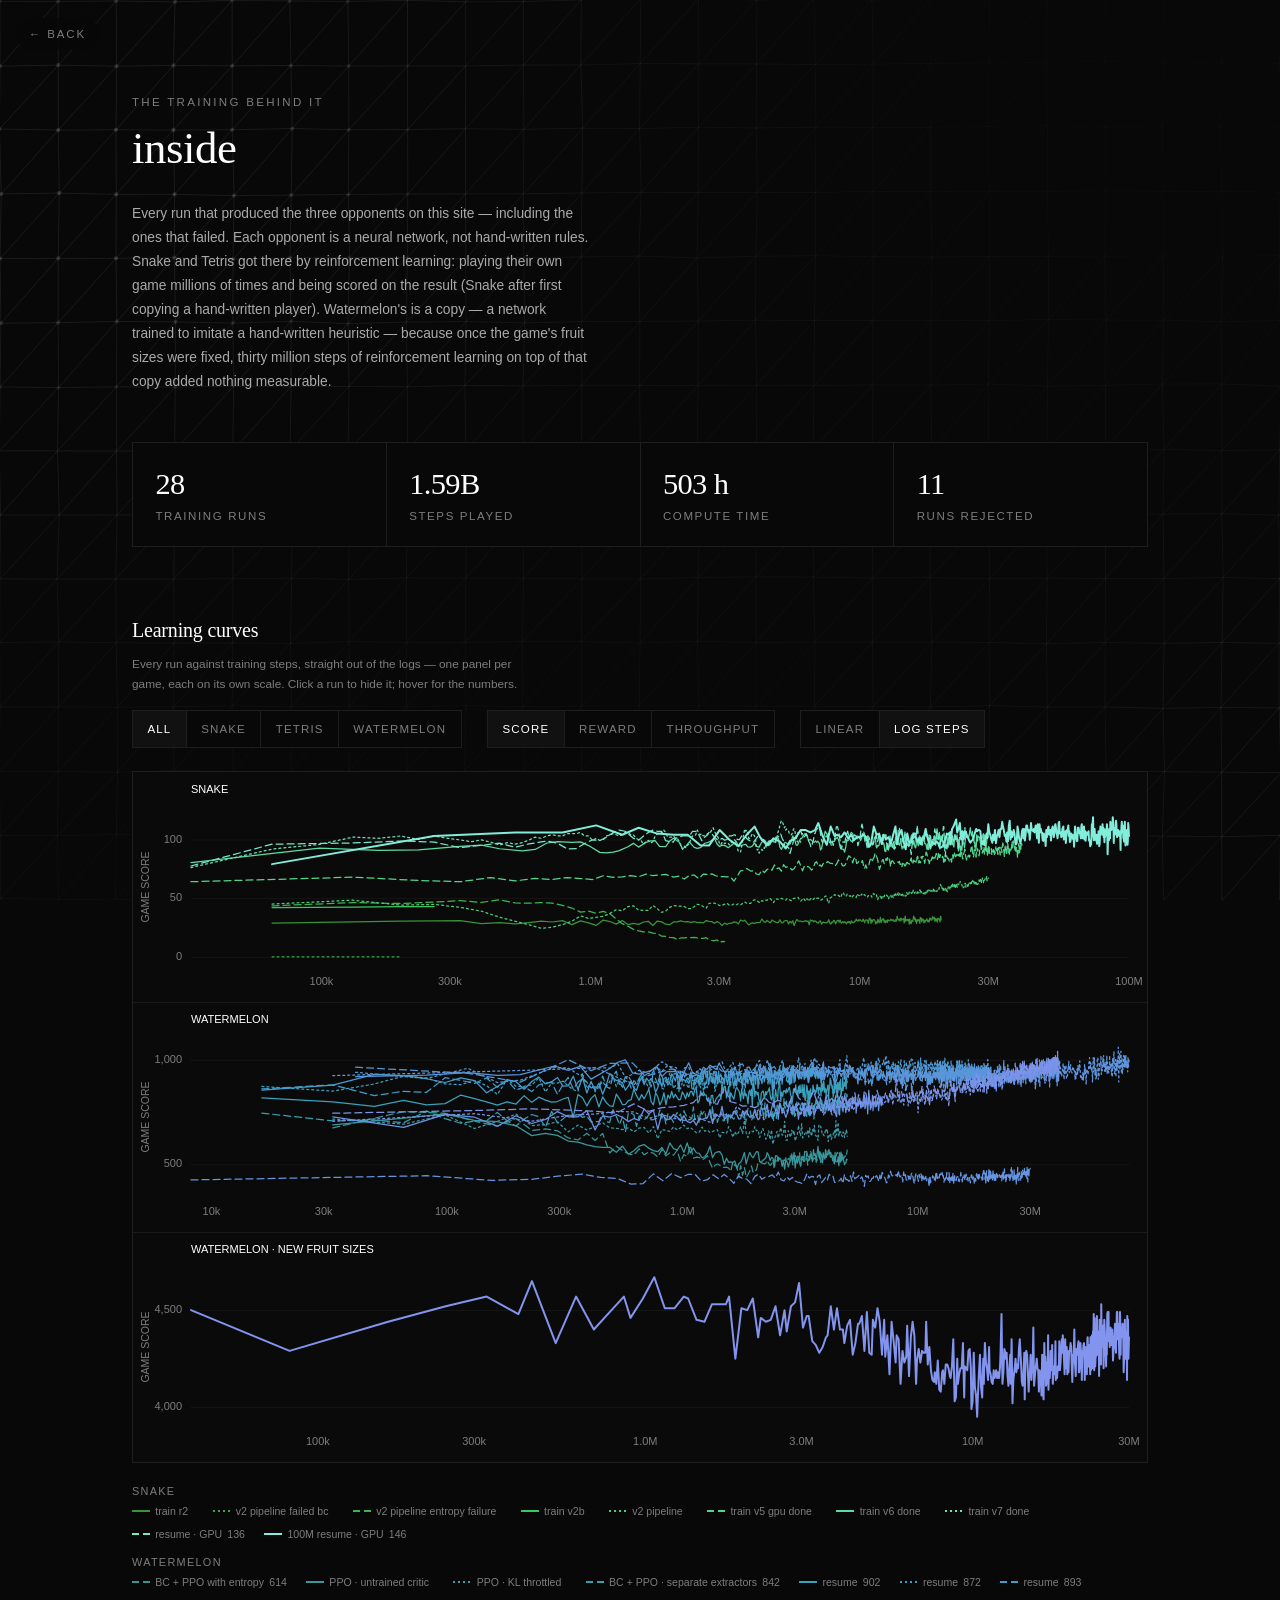
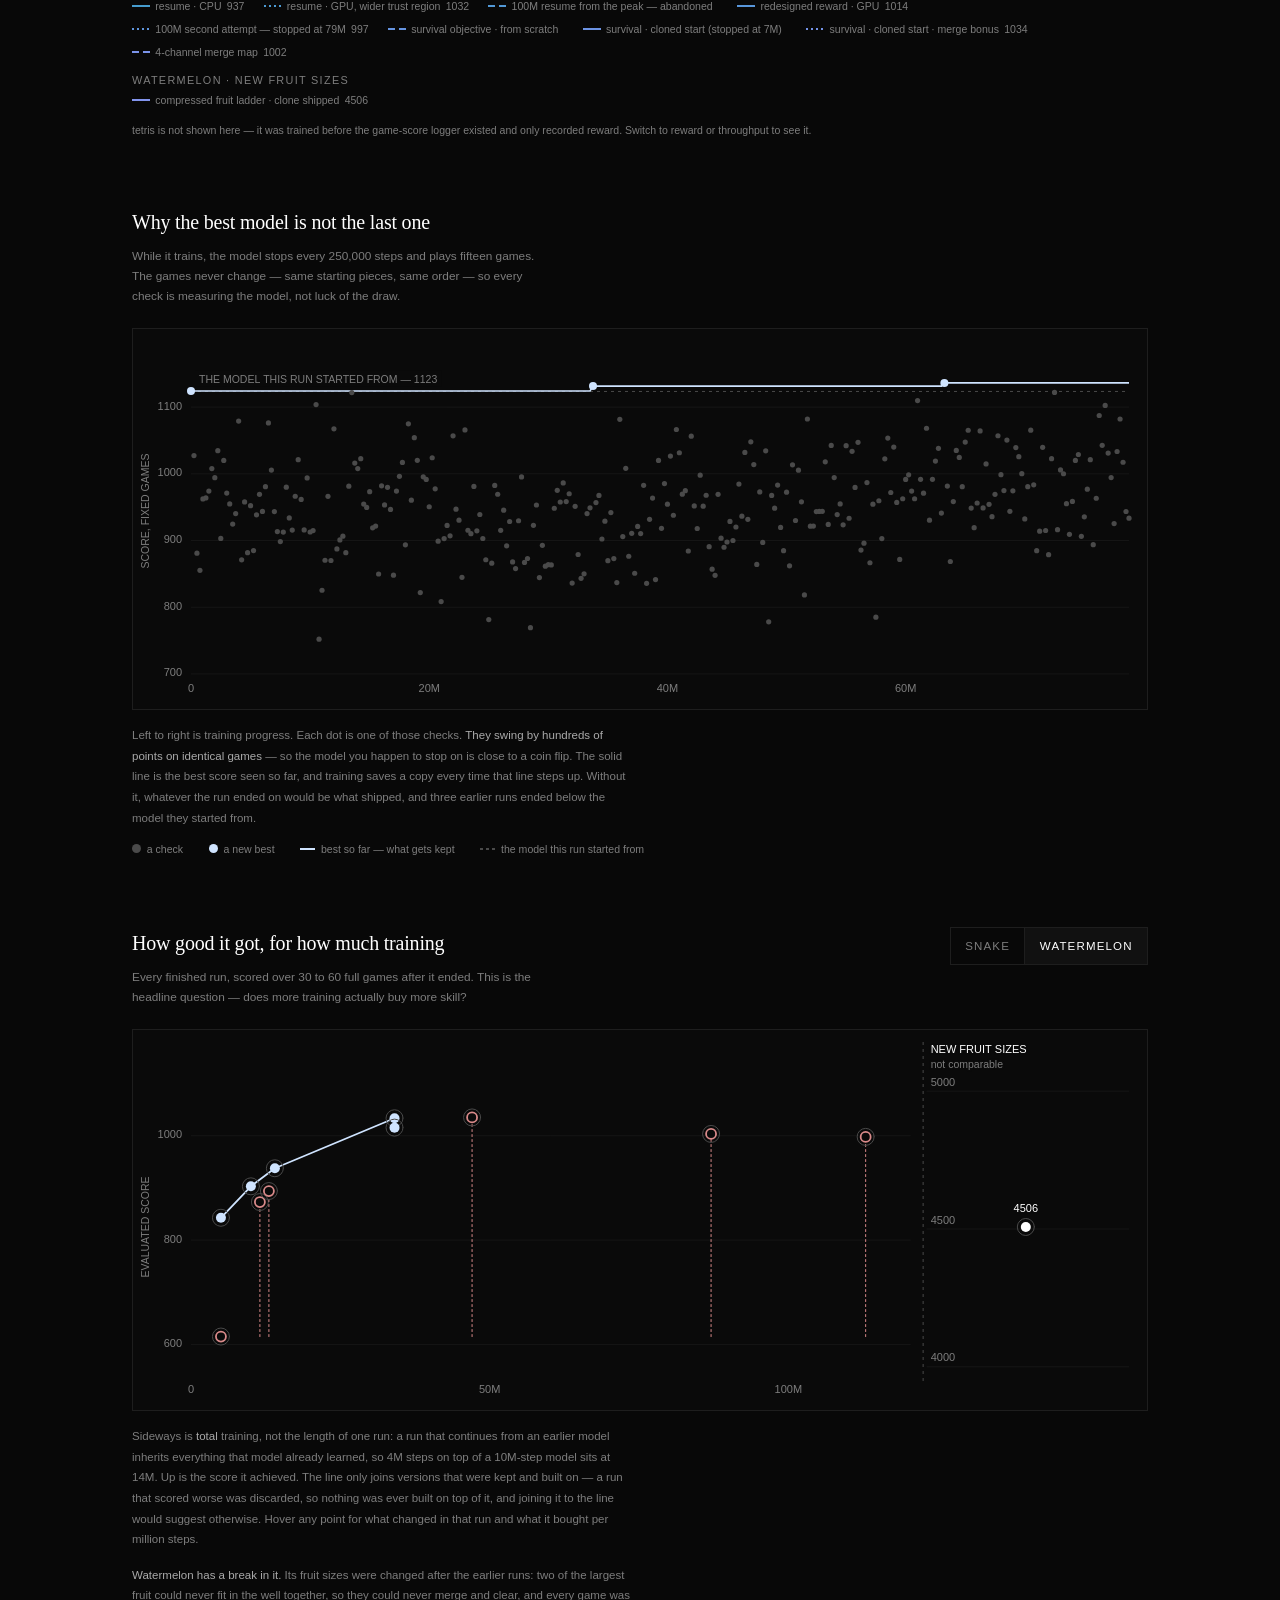
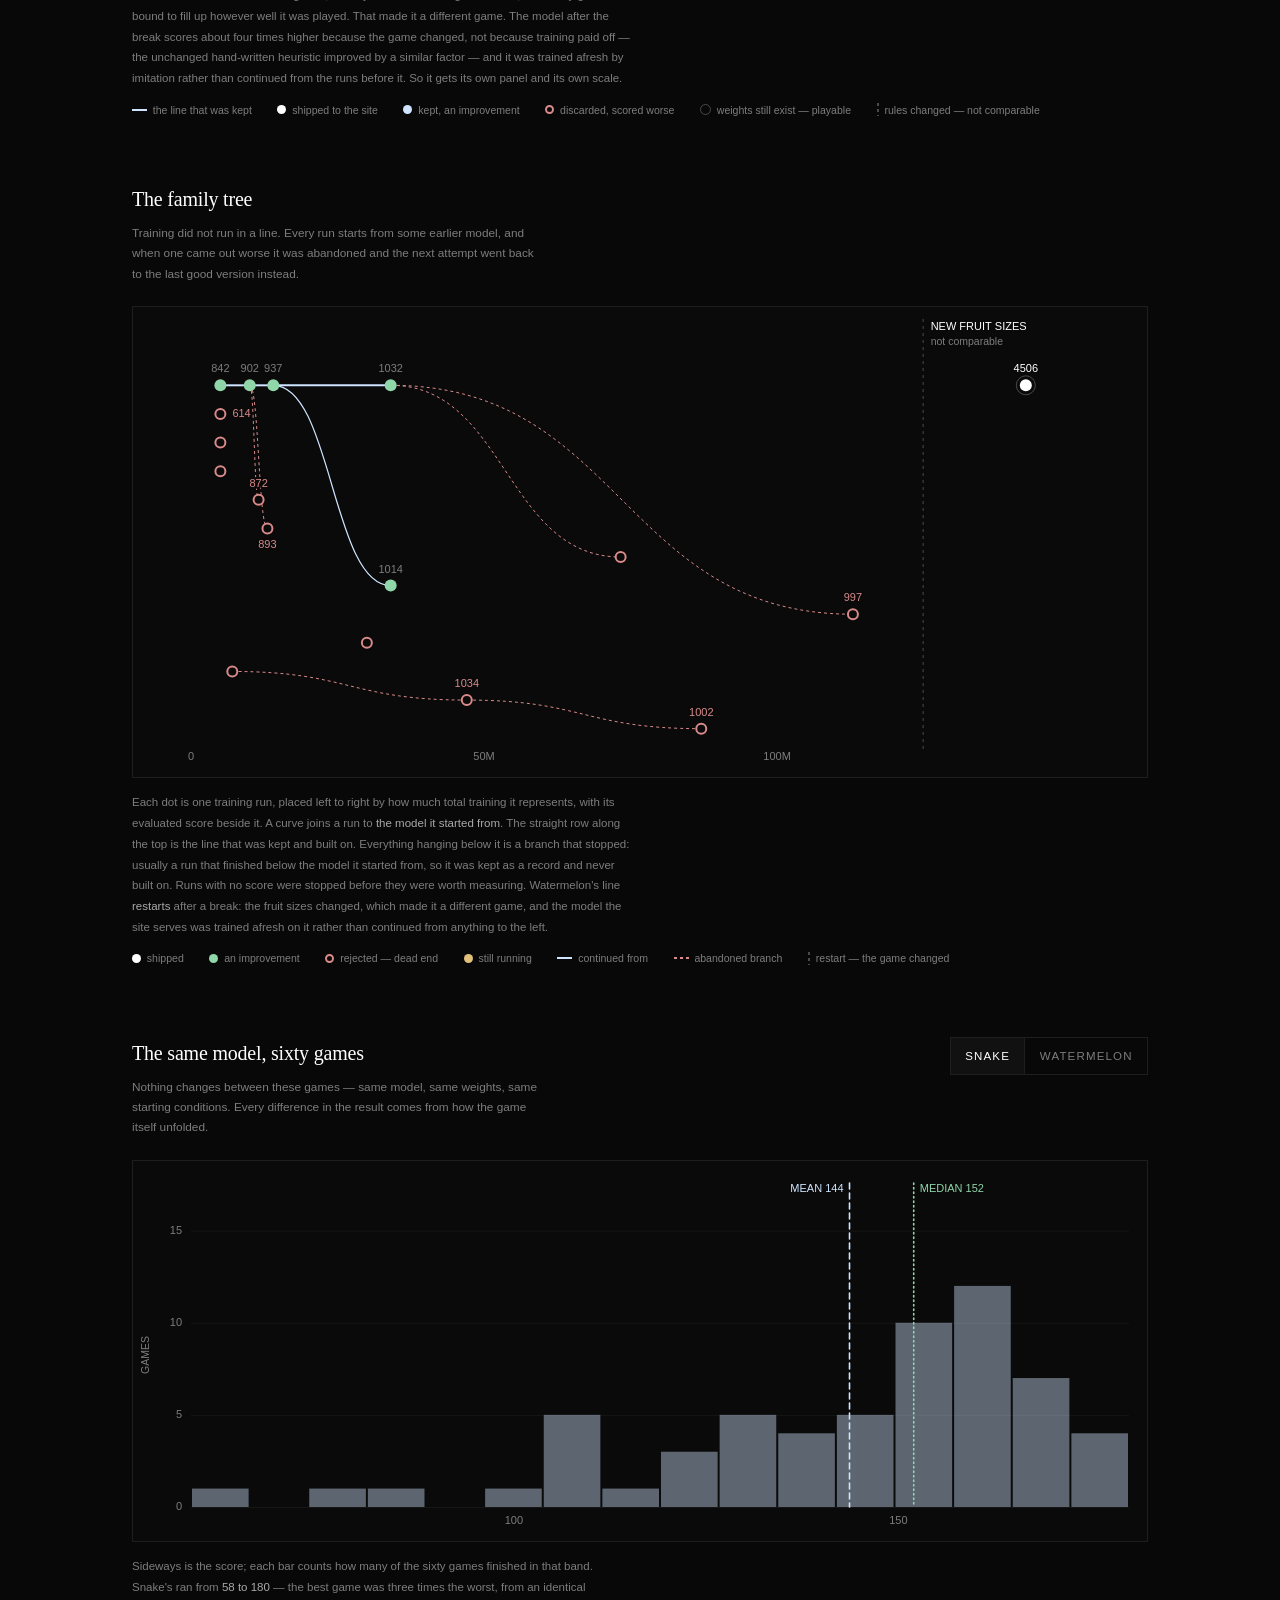
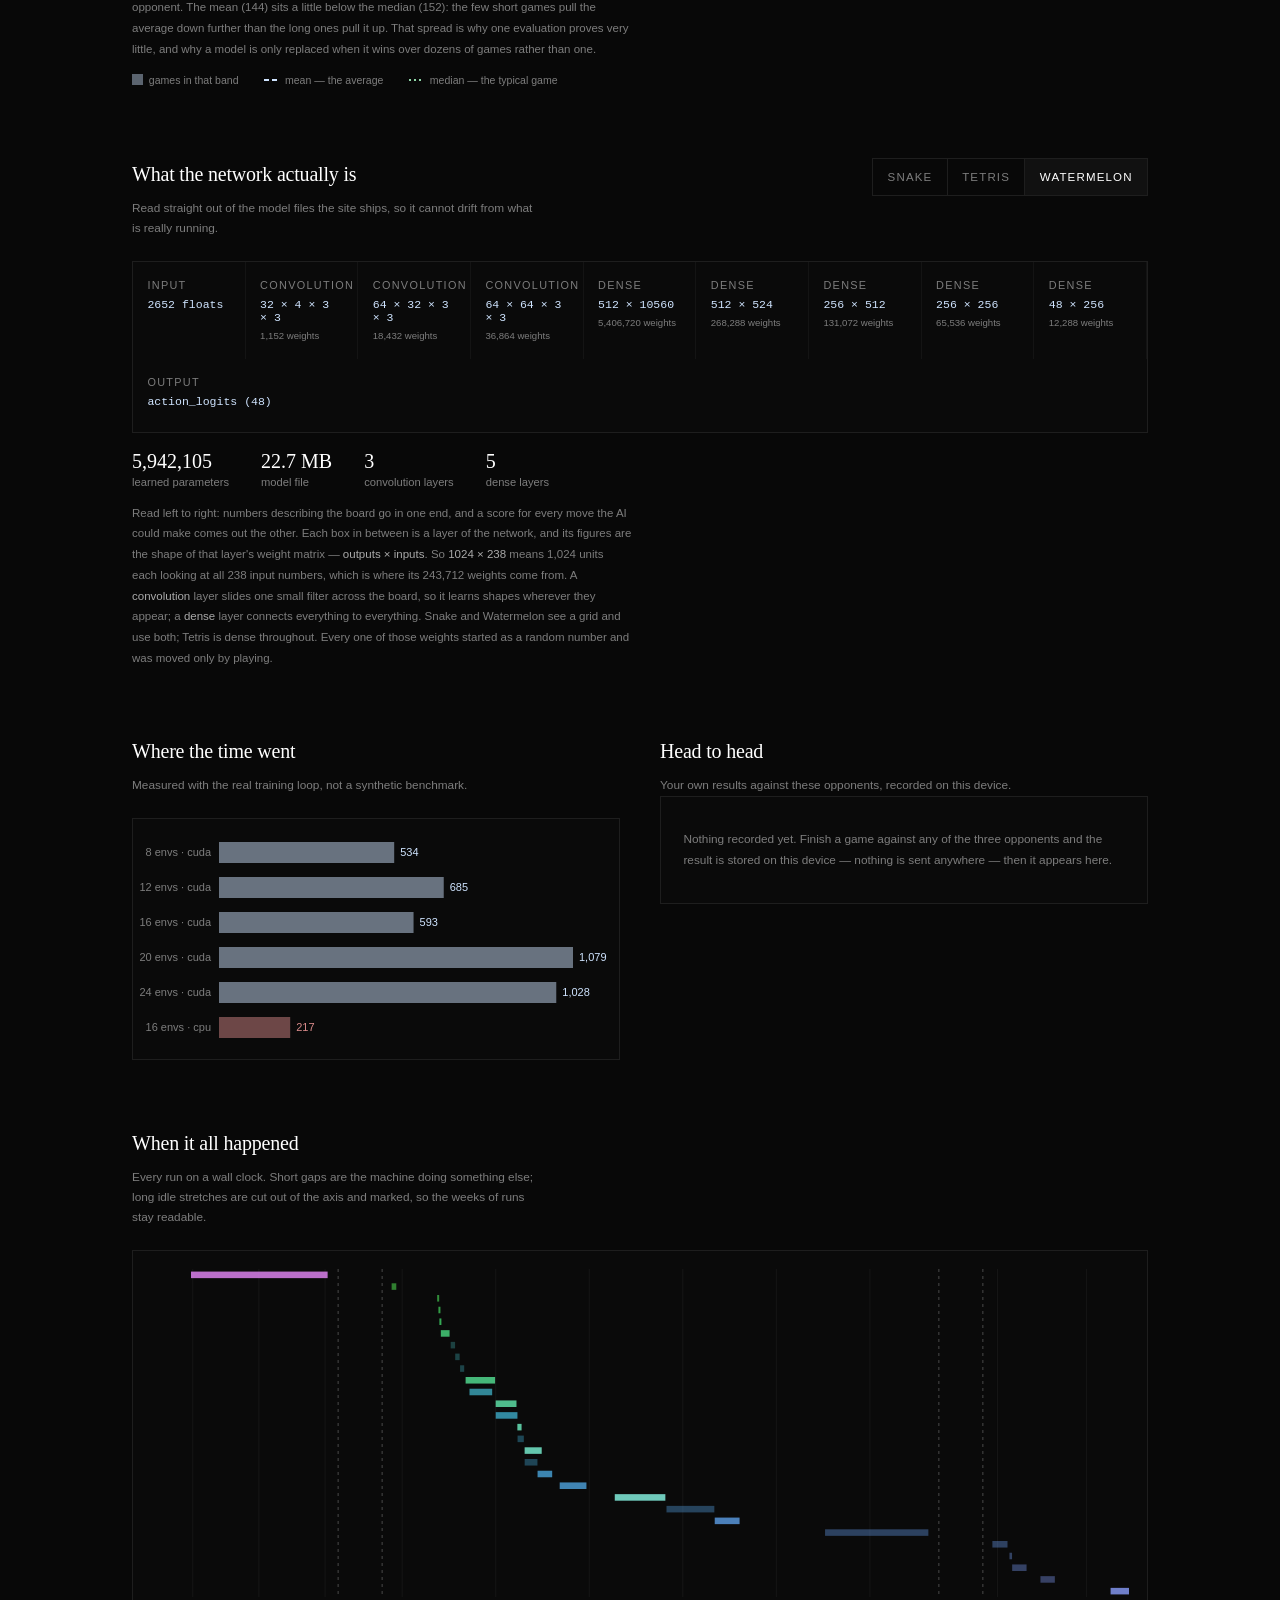
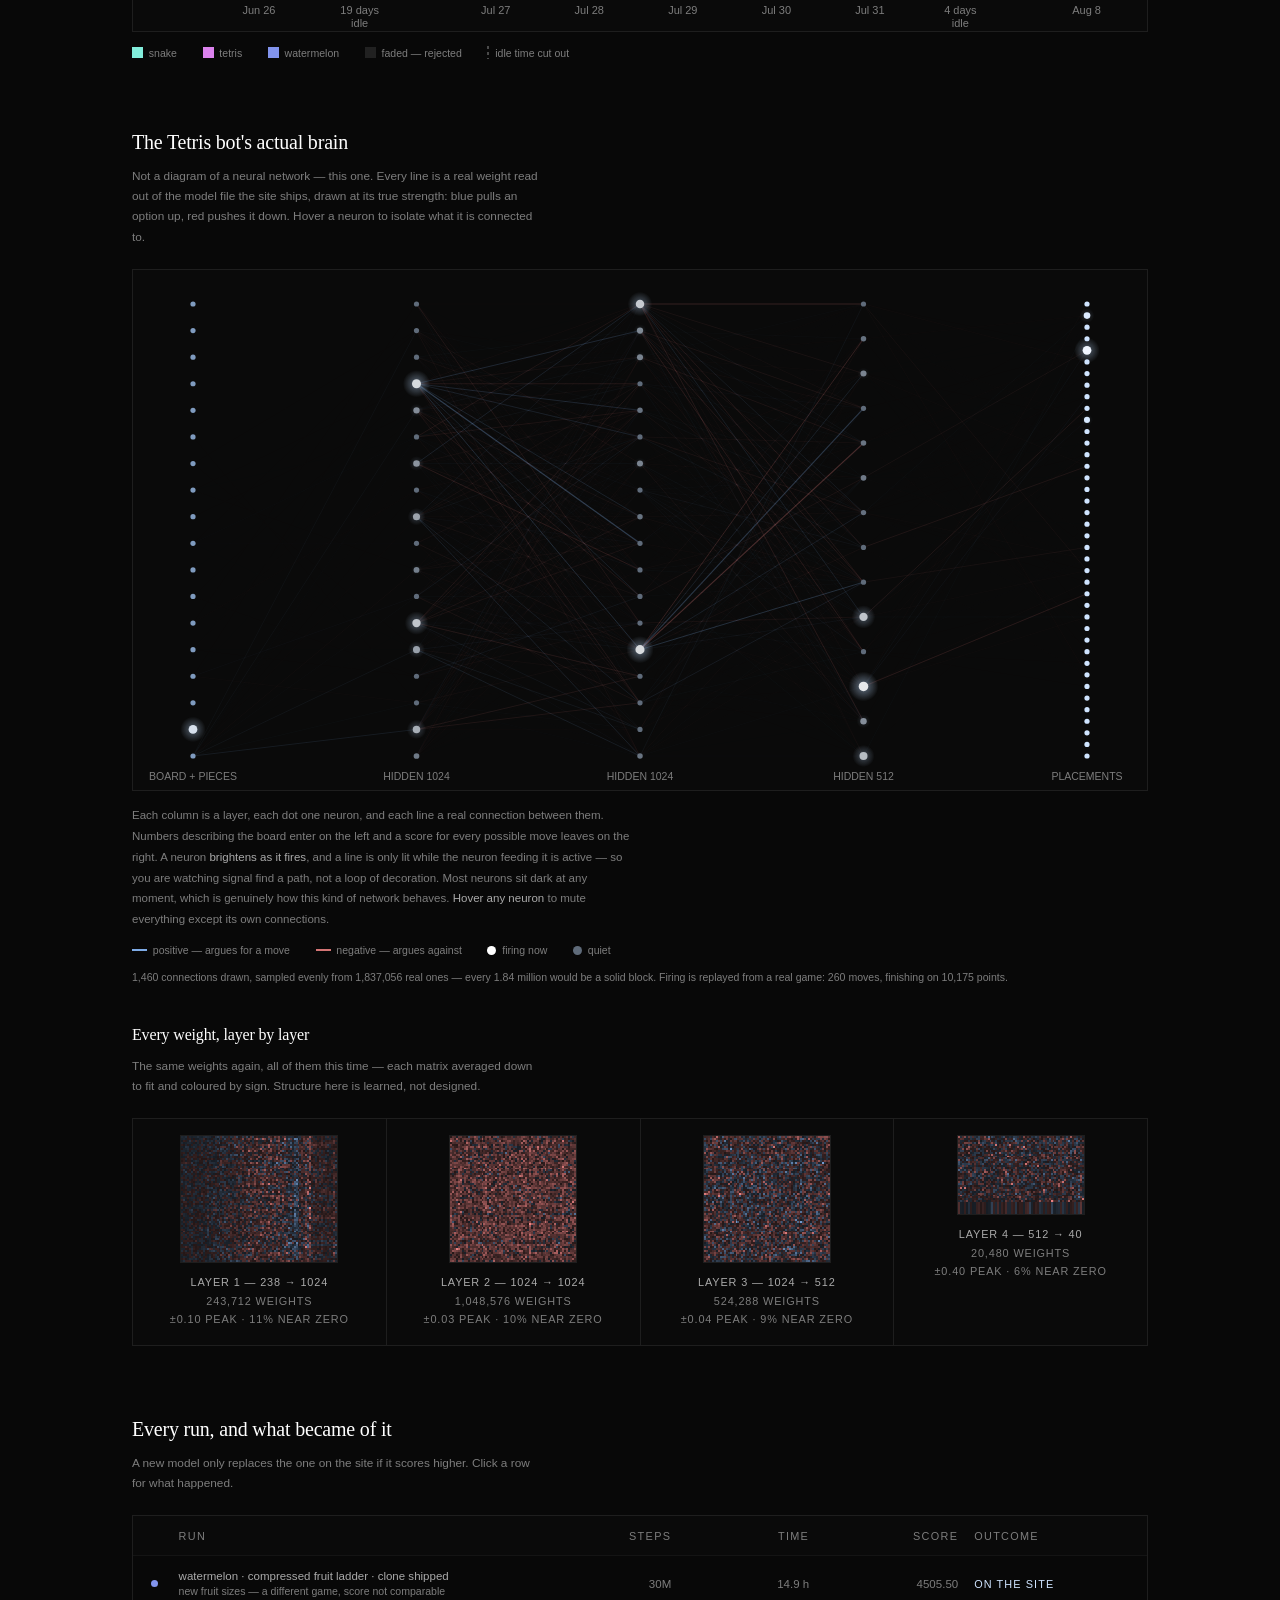
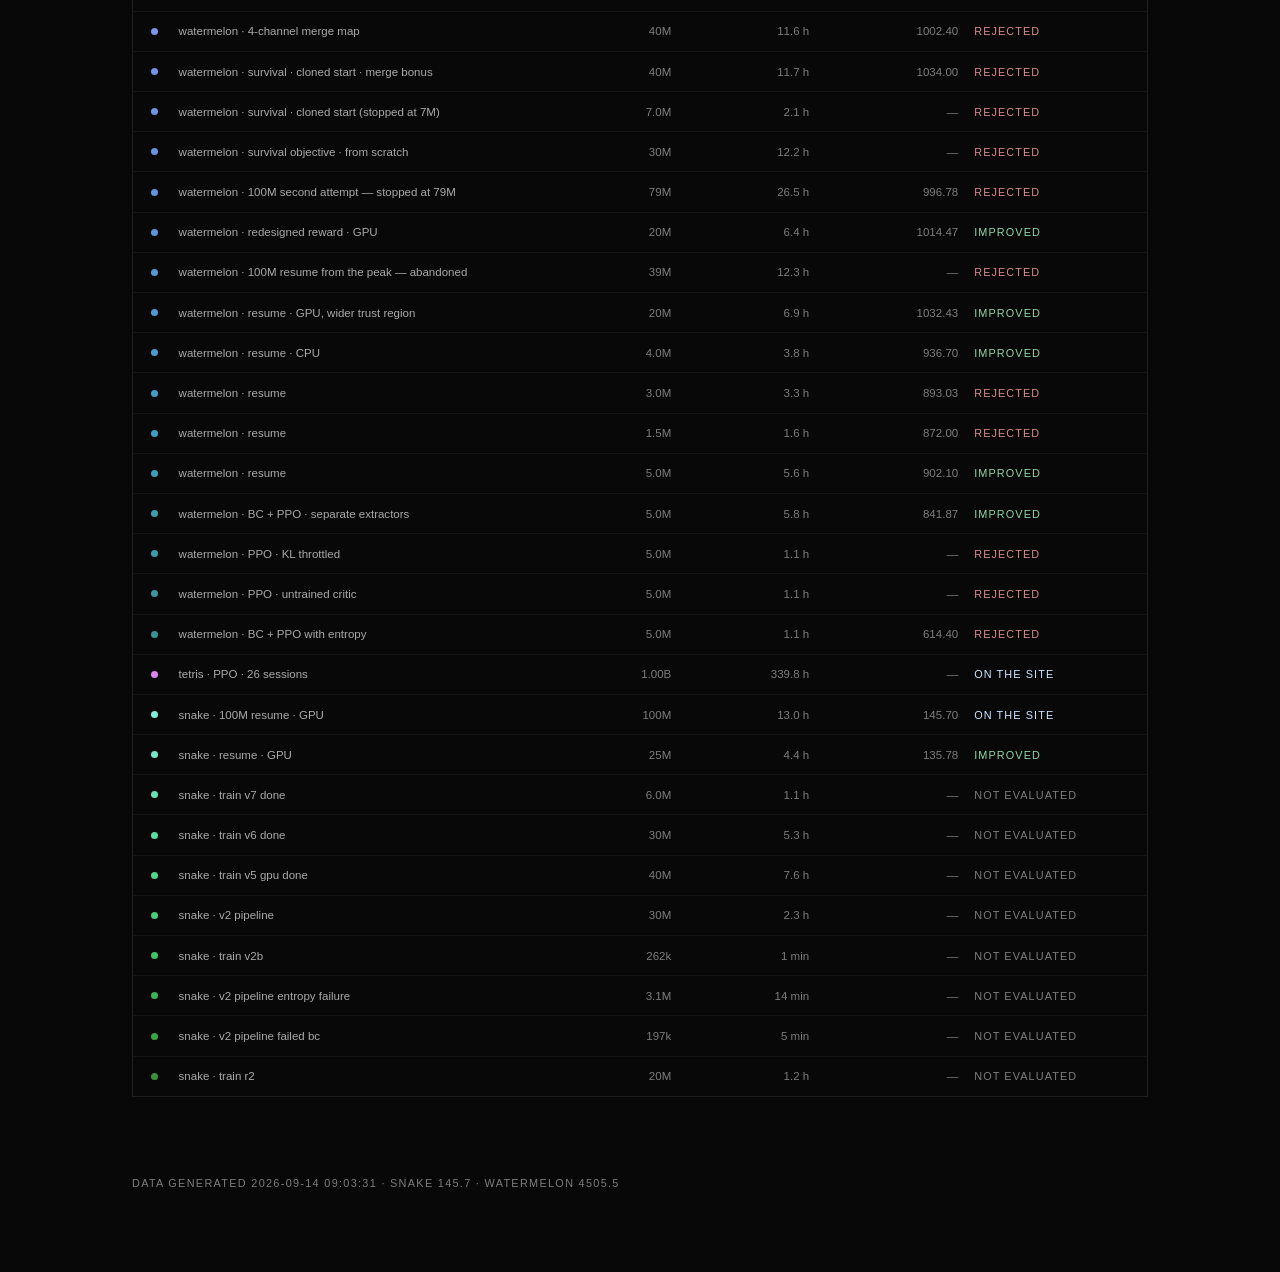
==== commit 1a7187a0: "Inside/select/index: honest Watermelon story, readable charts, a11y - Inside marks the fruit-size ch" ====
--- a/inside.html
+++ b/inside.html
@@ -6,7 +6,7 @@
         <meta name="description" content="Inside the AI: every training run, what worked, what did not, and how each agent sees its game." />
         <meta name="theme-color" content="#080808" />
         <link rel="icon" href="data:image/svg+xml,%3Csvg xmlns='http://www.w3.org/2000/svg' viewBox='0 0 32 32'%3E%3Crect width='32' height='32' rx='7' fill='%23080808'/%3E%3Ctext x='16' y='21' font-family='Arial' font-size='13' font-weight='700' fill='%23cfe4ff' text-anchor='middle'%3Evs%3C/text%3E%3C/svg%3E" />
-    <title>inside — human vs ai</title>
+    <title>Inside — Human vs AI</title>
     <style>
         *, *::before, *::after { box-sizing: border-box; margin: 0; padding: 0; }
         html, body {
@@ -24,7 +24,7 @@
         .back {
             position: fixed; top: 1.6rem; left: 1.8rem;
             display: inline-flex; align-items: center; gap: 0.4em;
-            font-size: 0.6rem; letter-spacing: 0.2em; text-transform: uppercase;
+            font-size: 0.72rem; letter-spacing: 0.16em; text-transform: uppercase;
             color: #555; text-decoration: none; transition: color 0.15s; z-index: 100;
         }
         .back:hover { color: #bbb; }
@@ -36,7 +36,7 @@
         }
 
         .eyebrow {
-            font-size: 0.58rem; letter-spacing: 0.24em; text-transform: uppercase;
+            font-size: 0.72rem; letter-spacing: 0.2em; text-transform: uppercase;
             color: #555; margin-bottom: 0.9rem;
         }
         h1 {
@@ -72,7 +72,7 @@
             font-size: 1.9rem; font-weight: 300; letter-spacing: -0.02em;
         }
         .stat-label {
-            margin-top: 0.5rem; font-size: 0.55rem; letter-spacing: 0.18em;
+            margin-top: 0.5rem; font-size: 0.72rem; letter-spacing: 0.14em;
             text-transform: uppercase; color: #555;
         }
 
@@ -94,11 +94,18 @@
         .ctl-group { display: flex; gap: 1px; background: #1e1e1e; border: 1px solid #1e1e1e; }
         .ctl {
             background: #080808; border: 0; cursor: pointer;
-            font-family: inherit; font-size: 0.55rem; letter-spacing: 0.16em;
+            font-family: inherit; font-size: 0.72rem; letter-spacing: 0.1em;
             text-transform: uppercase; color: #555;
-            padding: 0.55rem 0.95rem; transition: color 0.15s, background 0.15s;
+            padding: 0.6rem 0.9rem; min-height: 2.25rem; transition: color 0.15s, background 0.15s;
         }
         .ctl:hover { color: #bbb; background: #111; }
+        /* Phones: 16px gutters instead of 32, and tighter tabs, so the
+           four-game strip fits a 360px screen without running off its edge. */
+        @media (max-width: 600px) {
+            .page { padding: 5rem 1rem 4rem; }
+            .ctl-group { flex-wrap: wrap; }
+            .ctl { padding: 0.6rem 0.62rem; letter-spacing: 0.05em; }
+        }
         .ctl.on { color: #fff; background: #151515; }
 
         /* ── Chart ──────────────────────────────────────────────────────── */
@@ -106,6 +113,18 @@
         canvas.chart { display: block; width: 100%; height: 380px; }
         canvas.chart.short { height: 240px; }
         canvas.chart.tall { height: 520px; }
+        /* Charts whose x-axis is dense (run positions, calendar days) keep a
+           readable width on a phone and scroll sideways inside their frame,
+           rather than squeezing a dozen runs into 100px. */
+        @media (max-width: 600px) {
+            .chart-wrap.scroll-x { overflow-x: auto; overscroll-behavior-x: contain; }
+            .chart-wrap.scroll-x canvas.chart { width: 620px; }
+            .chart-wrap.scroll-x::after {
+                content: 'scroll sideways →'; position: sticky; left: 0;
+                display: block; padding: 0.35rem 0.6rem;
+                font-size: 0.68rem; color: var(--dim, #7d7d7d);
+            }
+        }
 
         /* ── Weight heat maps ───────────────────────────────────────────── */
         .heat-row {
@@ -126,8 +145,10 @@
             image-rendering: pixelated; border: 1px solid #1a1a1a;
         }
         .heat-label {
-            font-size: 0.5rem; letter-spacing: 0.14em; text-transform: uppercase;
+            font-size: 0.68rem; letter-spacing: 0.08em; text-transform: uppercase;
             color: #4a4a4a; text-align: center; line-height: 1.7;
+            /* Balanced, or a caption wraps with one orphan word on its own line. */
+            text-wrap: balance;
         }
         .heat-label b { display: block; color: #9a9a9a; font-weight: 400; }
 
@@ -151,7 +172,7 @@
         }
         .arch-step:last-child { border-right: 0; }
         .arch-kind {
-            font-size: 0.5rem; letter-spacing: 0.16em; text-transform: uppercase;
+            font-size: 0.68rem; letter-spacing: 0.12em; text-transform: uppercase;
             color: #4a4a4a;
         }
         .arch-shape {
@@ -214,6 +235,12 @@
             background: repeating-linear-gradient(90deg, #5a5a5a 0 3px, transparent 3px 6px);
         }
         .chart-key i.bar { width: 11px; height: 11px; }
+        .chart-key i.hollow { background: none; border: 2px solid; }
+        /* The vertical break a chart draws where the game's rules changed. */
+        .chart-key i.vdash {
+            width: 2px; height: 13px;
+            background: repeating-linear-gradient(180deg, var(--chart-axis, #4a4a4a) 0 3px, transparent 3px 6px);
+        }
 
         /* A short read-this-first line above a chart's key. */
         .how-to-read {
@@ -233,13 +260,22 @@
         }
         .leg:hover { color: #eee; }
         .leg.off { opacity: 0.32; }
-        .leg-swatch { width: 14px; height: 2px; flex-shrink: 0; }
+        .leg-swatch { width: 18px; height: 2px; flex-shrink: 0; }
+        /* One group per chart panel, so 26 runs read as three short lists. */
+        .leg-group { display: flex; flex-wrap: wrap; align-items: baseline;
+                     gap: 0.3rem 1.2rem; width: 100%; }
+        .leg-head {
+            flex: 0 0 100%; margin-top: 0.4rem;
+            font-size: 0.68rem; letter-spacing: 0.12em; text-transform: uppercase;
+            color: var(--dim, #7d7d7d);
+        }
+        canvas.chart.tree { height: 470px; }
         .leg-score { color: #555; font-variant-numeric: tabular-nums; }
 
         /* ── Ledger ─────────────────────────────────────────────────────── */
         .ledger { border: 1px solid #1e1e1e; }
         .row {
-            display: grid; grid-template-columns: 12px 1.6fr 0.7fr 0.6fr 0.7fr 0.5fr;
+            display: grid; grid-template-columns: 12px 1.6fr 0.55fr 0.55fr 0.6fr minmax(8.5rem, 0.7fr);
             gap: 1rem; align-items: center;
             padding: 0.85rem 1.1rem; border-top: 1px solid #141414;
             font-size: 0.72rem; color: #888; cursor: pointer;
@@ -248,14 +284,34 @@
         .row:first-child { border-top: 0; }
         .row:hover { background: #111; color: #ddd; }
         .row.head {
-            color: #4a4a4a; font-size: 0.53rem; letter-spacing: 0.16em;
+            color: #4a4a4a; font-size: 0.68rem; letter-spacing: 0.12em;
             text-transform: uppercase; cursor: default; background: #0b0b0b;
         }
         .row.head:hover { background: #0b0b0b; color: #4a4a4a; }
+        /* Phones: six columns at 390px squeezed the run name to a word per
+           line and pushed REJECTED against the row's edge. Time goes (the
+           timeline chart has it), steps tuck under the name and the outcome
+           under the score. */
+        @media (max-width: 600px) {
+            .row {
+                grid-template-columns: 8px minmax(0, 1fr) auto;
+                grid-template-areas: "dot name score" "dot steps outcome";
+                gap: 0.25rem 0.8rem; padding: 0.8rem 0.9rem;
+            }
+            .row > :nth-child(1) { grid-area: dot; align-self: start; margin-top: 0.35rem; }
+            .row > :nth-child(2) { grid-area: name; }
+            .row > .num:nth-child(3) { grid-area: steps; text-align: left; }
+            .row:not(.head) > :nth-child(3)::after { content: ' steps'; }
+            .row > :nth-child(4) { display: none; }
+            .row > :nth-child(5) { grid-area: score; }
+            .row > :nth-child(6) { grid-area: outcome; text-align: right; }
+            .row-note { padding: 0.9rem; }
+        }
         .row-dot { width: 7px; height: 7px; border-radius: 50%; }
         .row-name { color: #ccc; }
+        .row-tag { display: block; margin-top: 0.2rem; font-size: 0.66rem; color: var(--dim, #7d7d7d); }
         .row .num { font-variant-numeric: tabular-nums; text-align: right; }
-        .row-outcome { font-size: 0.53rem; letter-spacing: 0.14em; text-transform: uppercase; }
+        .row-outcome { font-size: 0.68rem; letter-spacing: 0.1em; text-transform: uppercase; }
         /* NOT a .row. It used to carry that class, which made it a six-column
            grid, so its text became an anonymous grid item in the 12px dot
            column and wrapped one word wide. It is a plain block. */
@@ -276,7 +332,7 @@
         .o-unknown  { color: #4a4a4a; }
 
         .foot {
-            margin-top: 5rem; font-size: 0.52rem; letter-spacing: 0.16em;
+            margin-top: 5rem; font-size: 0.68rem; letter-spacing: 0.12em;
             color: rgba(255,255,255,0.14); text-transform: uppercase;
         }
     </style>
@@ -301,9 +357,14 @@
             <h1>inside</h1>
             <p class="lede">
                 Every run that produced the three opponents on this site — including
-                the ones that failed. Nothing here is hand-written behaviour: each
-                model learned by playing its own game several million times and
-                being scored on the result.
+                the ones that failed. Each opponent is a neural network, not
+                hand-written rules. Snake and Tetris got there by reinforcement
+                learning: playing their own game millions of times and being scored
+                on the result (Snake after first copying a hand-written player).
+                Watermelon's is a copy — a network trained to imitate a hand-written
+                heuristic — because once the game's fruit sizes were fixed, thirty
+                million steps of reinforcement learning on top of that copy added
+                nothing measurable.
             </p>
         </div>
 
@@ -314,8 +375,9 @@
                 <div>
                     <h2>Learning curves</h2>
                     <p class="block-note">
-                        Score against training steps, straight out of the logs. Click a
-                        run to hide it; hover for the numbers.
+                        Every run against training steps, straight out of the logs — one
+                        panel per game, each on its own scale. Click a run to hide it;
+                        hover for the numbers.
                     </p>
                 </div>
                 <div class="controls">
@@ -325,7 +387,8 @@
                 </div>
             </div>
             <div class="chart-wrap">
-                <canvas class="chart" id="curve"></canvas>
+                <canvas class="chart" id="curve" role="img"
+                        aria-label="Learning curves: game score against training steps for every run, one panel per game. Each run's final numbers are in the table at the bottom of the page."></canvas>
                 <div class="tip" id="curve-tip"></div>
             </div>
             <div class="legend" id="legend"></div>
@@ -345,7 +408,8 @@
                 </div>
             </div>
             <div class="chart-wrap">
-                <canvas class="chart" id="evals"></canvas>
+                <canvas class="chart" id="evals" role="img"
+                        aria-label="Fixed-seed checks during one training run: individual scores swing by hundreds of points, while the best-so-far line only steps up."></canvas>
                 <div class="tip" id="evals-tip"></div>
             </div>
             <p class="how-to-read">
@@ -378,25 +442,38 @@
                     <div class="ctl-group" id="prog-tabs"></div>
                 </div>
             </div>
-            <div class="chart-wrap">
-                <canvas class="chart" id="progression"></canvas>
+            <div class="chart-wrap scroll-x">
+                <canvas class="chart" id="progression" role="img"
+                        aria-label="Evaluated score of every finished run against its total training. Watermelon's newest model is shown separately because its fruit sizes changed, so its score is not comparable."></canvas>
                 <div class="tip" id="prog-tip"></div>
             </div>
             <p class="how-to-read">
                 Sideways is <b>total</b> training, not the length of one run: a run that
                 continues from an earlier model inherits everything that model already
                 learned, so 4M steps on top of a 10M-step model sits at 14M. Up is the
-                score it achieved. The line only joins versions that were kept — a run
-                that scored worse was discarded, so nothing was ever built on top of it,
-                and joining it to the line would suggest otherwise. Hover any point for
-                what changed in that run and what it bought per million steps.
+                score it achieved. The line only joins versions that were kept and built
+                on — a run that scored worse was discarded, so nothing was ever built on
+                top of it, and joining it to the line would suggest otherwise. Hover any
+                point for what changed in that run and what it bought per million steps.
+            </p>
+            <p class="how-to-read">
+                <b>Watermelon has a break in it.</b> Its fruit sizes were changed after
+                the earlier runs: two of the largest fruit could never fit in the well
+                together, so they could never merge and clear, and every game was bound
+                to fill up however well it was played. That made it a different game. The
+                model after the break scores about four times higher because the game
+                changed, not because training paid off — the unchanged hand-written
+                heuristic improved by a similar factor — and it was trained afresh by
+                imitation rather than continued from the runs before it. So it gets its
+                own panel and its own scale.
             </p>
             <div class="chart-key">
-                <span><i style="background:var(--chart-ink)"></i> the surviving chain</span>
+                <span><i style="background:var(--chart-ink)"></i> the line that was kept</span>
                 <span><i class="dot" style="background:var(--fg)"></i> shipped to the site</span>
                 <span><i class="dot" style="background:var(--chart-ink)"></i> kept, an improvement</span>
-                <span><i class="dot" style="background:var(--warn)"></i> discarded, scored worse</span>
+                <span><i class="dot hollow" style="border-color:var(--warn)"></i> discarded, scored worse</span>
                 <span><i class="ring"></i> weights still exist — playable</span>
+                <span><i class="vdash"></i> rules changed — not comparable</span>
             </div>
         </div>
 
@@ -411,28 +488,31 @@
                     </p>
                 </div>
             </div>
-            <div class="chart-wrap">
-                <canvas class="chart" id="tree"></canvas>
+            <div class="chart-wrap scroll-x">
+                <canvas class="chart tree" id="tree" role="img"
+                        aria-label="Family tree of training runs: the line that was kept, with rejected runs branching off below it as dead ends."></canvas>
                 <div class="tip" id="tree-tip"></div>
             </div>
             <p class="how-to-read">
                 Each dot is one training run, placed left to right by how much total
-                training it represents, with its evaluated score printed above it. A
-                curve joins a run to <b>the model it started from</b>. The straight row
-                across the middle is the surviving line — the ancestry of what the site
-                serves today. Everything hanging below it is a branch that stopped:
-                a run that finished below the model already shipped, so it was kept as a
-                record and never built on. Two of Watermelon's branches leave from the
-                same parent, which is what trying twice from a known-good model looks
-                like.
+                training it represents, with its evaluated score beside it. A curve joins
+                a run to <b>the model it started from</b>. The straight row along the top
+                is the line that was kept and built on. Everything hanging below it is a
+                branch that stopped: usually a run that finished below the model it
+                started from, so it was kept as a record and never built on. Runs with no
+                score were stopped before they were worth measuring. Watermelon's line
+                <b>restarts</b> after a break: the fruit sizes changed, which made it a
+                different game, and the model the site serves was trained afresh on it
+                rather than continued from anything to the left.
             </p>
             <div class="chart-key">
                 <span><i class="dot" style="background:var(--fg)"></i> shipped</span>
                 <span><i class="dot" style="background:var(--accent-2)"></i> an improvement</span>
-                <span><i class="dot" style="background:var(--warn)"></i> rejected — dead end</span>
+                <span><i class="dot hollow" style="border-color:var(--warn)"></i> rejected — dead end</span>
                 <span><i class="dot" style="background:var(--chart-running)"></i> still running</span>
                 <span><i style="background:var(--chart-ink);height:2px"></i> continued from</span>
                 <span><i class="dash" style="background:repeating-linear-gradient(90deg,var(--warn) 0 3px,transparent 3px 6px)"></i> abandoned branch</span>
+                <span><i class="vdash"></i> restart — the game changed</span>
             </div>
         </div>
 
@@ -451,22 +531,20 @@
                 </div>
             </div>
             <div class="chart-wrap">
-                <canvas class="chart" id="dist"></canvas>
+                <canvas class="chart" id="dist" role="img"
+                        aria-label="Histogram of sixty games played by the same model, with its mean and median marked."></canvas>
                 <div class="tip" id="dist-tip"></div>
             </div>
             <p class="how-to-read">
                 Sideways is the score; each bar counts how many of the sixty games
-                finished in that band. Snake's ran from <b>58 to 180</b> — the best game
-                was three times the worst, from an identical opponent. Note how far apart
-                the mean and median sit: a handful of games that ended almost
-                immediately drag the average well below the typical result. That gap is
-                why one evaluation proves very little, and why a model is only replaced
-                when it wins over dozens of games rather than one.
+                finished in that band. <span id="dist-copy"></span> That spread is why one
+                evaluation proves very little, and why a model is only replaced when it
+                wins over dozens of games rather than one.
             </p>
             <div class="chart-key">
                 <span><i class="bar" style="background:var(--chart-ink);opacity:0.42"></i> games in that band</span>
-                <span><i class="dash" style="background:repeating-linear-gradient(90deg,var(--chart-ink) 0 3px,transparent 3px 6px)"></i> mean — pulled down by bad games</span>
-                <span><i class="dash" style="background:repeating-linear-gradient(90deg,var(--accent-2) 0 3px,transparent 3px 6px)"></i> median — the typical game</span>
+                <span><i class="dash" style="background:repeating-linear-gradient(90deg,var(--chart-ink) 0 5px,transparent 5px 8px)"></i> mean — the average</span>
+                <span><i class="dash" style="background:repeating-linear-gradient(90deg,var(--accent-2) 0 2px,transparent 2px 5px)"></i> median — the typical game</span>
             </div>
         </div>
 
@@ -506,7 +584,8 @@
                     Measured with the real training loop, not a synthetic benchmark.
                 </p>
                 <div class="chart-wrap">
-                    <canvas class="chart short" id="bench"></canvas>
+                    <canvas class="chart short" id="bench" role="img"
+                        aria-label="Training throughput in steps per second: 20 environments on the GPU is fastest at 1,079, against 217 on the CPU."></canvas>
                     <div class="tip" id="bench-tip"></div>
                 </div>
             </div>
@@ -524,15 +603,18 @@
                 <div>
                     <h2>When it all happened</h2>
                     <p class="block-note">
-                        Every run on a wall clock. Gaps are the machine doing something
-                        else; the bars are actual compute.
+                        Every run on a wall clock. Short gaps are the machine doing
+                        something else; long idle stretches are cut out of the axis and
+                        marked, so the weeks of runs stay readable.
                     </p>
                 </div>
             </div>
-            <div class="chart-wrap">
-                <canvas class="chart" id="timeline"></canvas>
+            <div class="chart-wrap scroll-x">
+                <canvas class="chart" id="timeline" role="img"
+                        aria-label="Every training run on a calendar. Long idle stretches are cut out of the axis and marked."></canvas>
                 <div class="tip" id="timeline-tip"></div>
             </div>
+            <div class="chart-key" id="timeline-key"></div>
         </div>
 
         <div class="block" id="brain-block">
@@ -548,7 +630,8 @@
                 </div>
             </div>
             <div class="chart-wrap">
-                <canvas class="chart tall" id="brain"></canvas>
+                <canvas class="chart tall" id="brain" role="img"
+                        aria-label="The Tetris network's real weights drawn as connections between sampled neurons, animated with activity replayed from a real game."></canvas>
                 <div class="tip" id="brain-tip"></div>
             </div>
             <p class="how-to-read">
@@ -651,6 +734,60 @@
 
         const runs = TRAINING_DATA.runs;
         const shipped = TRAINING_DATA.shipped;
+        const runByKey = Object.fromEntries(runs.map(r => [r.key, r]));
+
+        /* Where a game's RULES changed, so scores either side are not on the
+           same scale. Watermelon's fruit sizes were replaced on 2026-08-08
+           (CLAUDE.md, "Watermelon's ceiling was geometric"): the old ladder
+           made the top-tier merge physically impossible, and the unchanged
+           heuristic went from 85.6 drops to 375 on that change alone. The run
+           after it is ~4500 against ~1000 before, and drawn on one axis with a
+           line between them that read as training quadrupling the score.
+
+           Its `parent` in RUN_NOTES records what came next in the story, not
+           inherited weights: the shipped model is that pipeline's
+           behavioural-cloning stage, trained from scratch on the new game.
+           So every chart splits a game at these runs, gives the far side its
+           own scale, and never draws a "continued from" link across. */
+        const RESTARTS = {
+            'watermelon/train_geometry.log': {
+                short: 'new fruit sizes',
+                why: 'a different game: fruit sizes changed, scores not comparable',
+            },
+        };
+        // The restart a run sits after, if any (itself or an ancestor).
+        function eraOf(r) {
+            const seen = new Set();
+            for (let x = r; x && !seen.has(x.key); x = runByKey[x.parent]) {
+                seen.add(x.key);
+                if (RESTARTS[x.key]) return x.key;
+            }
+            return null;
+        }
+        runs.forEach(r => { r.era = eraOf(r); });
+        // Steps after the restart, not cumulative across it.
+        const eraBase = k => runByKey[k].cumulativeSteps - runByKey[k].steps;
+
+        /* The line that was kept and built on, per game and era: the shipped
+           run (or failing that the best kept one) and its ancestors. A run
+           that beat its parent but was never built on — Watermelon's reward
+           redesign, a sibling of the 1032 run — is a branch, not the trunk;
+           putting both on the trunk stacked them on one point. */
+        function trunkOf(list) {
+            const out = new Set();
+            const groups = {};
+            list.forEach(r => { (groups[r.era || ''] = groups[r.era || ''] || []).push(r); });
+            Object.values(groups).forEach(g => {
+                const kept = g.filter(r => r.outcome && r.outcome !== 'rejected');
+                const head = kept.find(r => r.outcome === 'shipped' || r.outcome === 'running')
+                          || kept.slice().sort((a, b) => (b.evalScore || 0) - (a.evalScore || 0))[0];
+                const era = head && head.era;
+                for (let x = head; x && !out.has(x.key) && x.era === era; x = runByKey[x.parent]) {
+                    out.add(x.key);
+                }
+            });
+            return out;
+        }
 
         /* Colours are assigned per game so the eye groups them, with later
            runs standing out more. On a dark page that means lighter; on a
@@ -658,17 +795,25 @@
            lightness, which on Filings and Dispersion drew the newest and most
            important runs as the faintest lines on the chart (~1.8:1). */
         const HUES = { snake: 145, tetris: 265, watermelon: 205 };
+        /* Within a game, neighbouring runs also differ in hue (a 50-degree
+           sweep) and in dash pattern. Lightness alone could not tell seventeen
+           Watermelon runs apart: adjacent ones were 2% apart. */
+        const DASHES = [[], [7, 4], [2, 3]];
         const byGame = {};
         runs.forEach(r => { (byGame[r.game] = byGame[r.game] || []).push(r); });
         function colourRuns() {
             Object.entries(byGame).forEach(([g, list]) => {
                 list.forEach((r, i) => {
                     const t = list.length === 1 ? 1 : i / (list.length - 1);
-                    const light = PAL.light ? 62 - t * 34 : 38 + t * 34;
-                    r.color = `hsl(${HUES[g] || 0} ${45 + t * 30}% ${light}%)`;
+                    const light = PAL.light ? 60 - t * 32 : 40 + t * 32;
+                    r.color = `hsl(${(HUES[g] || 0) - 25 + t * 50} ${45 + t * 30}% ${light}%)`;
+                    r.dash = DASHES[(list.length - 1 - i) % DASHES.length];
                 });
             });
         }
+        // A legend swatch that shows the run's dash pattern as well as colour.
+        const swatchBg = r => !r.dash || !r.dash.length ? r.color
+            : `repeating-linear-gradient(90deg, ${r.color} 0 ${r.dash[0]}px, transparent ${r.dash[0]}px ${r.dash[0] + r.dash[1]}px)`;
         colourRuns();
         // Swatches built once (the ledger) keep their inline colour, so a
         // theme change has to repaint them by hand.
@@ -676,7 +821,7 @@
             const byKey = Object.fromEntries(runs.map(r => [r.key, r]));
             document.querySelectorAll('[data-file] .leg-swatch, [data-file] .row-dot').forEach(el => {
                 const r = byKey[el.closest('[data-file]').dataset.file];
-                if (r) el.style.background = r.color;
+                if (r) el.style.background = el.classList.contains('leg-swatch') ? swatchBg(r) : r.color;
             });
         }
 
@@ -714,37 +859,42 @@
         let xmode = 'log';   // default, because Tetris is 25x longer than anything else
         const hidden = new Set();
 
+        // A tab strip's buttons are toggles, and say which one is on.
+        const ctl = (on, attrs, text) =>
+            `<button type="button" class="ctl${on ? ' on' : ''}" aria-pressed="${on}" ${attrs}>${text}</button>`;
+        function press(b) {
+            [...b.parentNode.children].forEach(c => {
+                c.classList.toggle('on', c === b);
+                c.setAttribute('aria-pressed', String(c === b));
+            });
+        }
+
         const games = [...new Set(runs.map(r => r.game))];
         document.getElementById('game-tabs').innerHTML =
-            ['all', ...games].map(g =>
-                `<button class="ctl${g === 'all' ? ' on' : ''}" data-game="${g}">${g}</button>`
-            ).join('');
+            ['all', ...games].map(g => ctl(g === game, `data-game="${g}"`, g)).join('');
         document.getElementById('metric-tabs').innerHTML =
-            Object.values(METRICS).map(m =>
-                `<button class="ctl${m.key === 's' ? ' on' : ''}" data-metric="${m.key}">${m.label}</button>`
-            ).join('');
+            Object.values(METRICS).map(m => ctl(m.key === metric, `data-metric="${m.key}"`, m.label)).join('');
 
         document.getElementById('game-tabs').addEventListener('click', e => {
             const b = e.target.closest('[data-game]'); if (!b) return;
             game = b.dataset.game;
-            [...b.parentNode.children].forEach(c => c.classList.toggle('on', c === b));
+            press(b);
             renderLegend(); drawCurve();
         });
         document.getElementById('metric-tabs').addEventListener('click', e => {
             const b = e.target.closest('[data-metric]'); if (!b) return;
             metric = b.dataset.metric;
-            [...b.parentNode.children].forEach(c => c.classList.toggle('on', c === b));
+            press(b);
             renderLegend(); drawCurve();
         });
 
         document.getElementById('scale-tabs').innerHTML =
             [['lin', 'linear'], ['log', 'log steps']].map(([k, l]) =>
-                `<button class="ctl${k === xmode ? ' on' : ''}" data-scale="${k}">${l}</button>`
-            ).join('');
+                ctl(k === xmode, `data-scale="${k}"`, l)).join('');
         document.getElementById('scale-tabs').addEventListener('click', e => {
             const b = e.target.closest('[data-scale]'); if (!b) return;
             xmode = b.dataset.scale;
-            [...b.parentNode.children].forEach(c => c.classList.toggle('on', c === b));
+            press(b);
             drawCurve();
         });
 
@@ -779,12 +929,35 @@
                     + (alt.length ? ` Switch to ${alt.join(' or ')} to see ${games.length > 1 ? 'them' : 'it'}.` : '');
             }
 
-            document.getElementById('legend').innerHTML = shown().map(r => `
-                <button class="leg${hidden.has(r.key) ? ' off' : ''}" data-file="${r.key}">
-                    <span class="leg-swatch" style="background:${r.color}"></span>
-                    <span>${r.game} · ${r.label}</span>
-                    <span class="leg-score">${r.evalScore ? r.evalScore.toFixed(0) : ''}</span>
-                </button>`).join('');
+            // Grouped the same way the chart is paneled, so each list sits
+            // under a heading instead of repeating the game in every entry.
+            document.getElementById('legend').innerHTML = curveGroups(shown()).map(g => `
+                <div class="leg-group" role="group" aria-label="${g.title}">
+                    <span class="leg-head">${g.title}</span>
+                    ${g.list.map(r => `
+                    <button type="button" class="leg${hidden.has(r.key) ? ' off' : ''}" data-file="${r.key}"
+                            aria-pressed="${!hidden.has(r.key)}" title="show or hide this run">
+                        <span class="leg-swatch" style="background:${swatchBg(r)}"></span>
+                        <span>${r.label}</span>
+                        <span class="leg-score">${r.evalScore ? r.evalScore.toFixed(0) : ''}</span>
+                    </button>`).join('')}
+                </div>`).join('');
+        }
+
+        /* One panel per game, and a second Watermelon panel after its rules
+           changed. A shared y-axis let the ~4,500-point Watermelon run press
+           Snake (~100) flat against zero, and put two incomparable games on
+           one scale. */
+        function curveGroups(list) {
+            const out = [];
+            list.forEach(r => {
+                const id = r.game + (r.era ? ' ' + r.era : '');
+                let g = out.find(x => x.id === id);
+                if (!g) out.push(g = { id, list: [],
+                    title: r.game + (r.era ? ' · ' + RESTARTS[r.era].short : '') });
+                g.list.push(r);
+            });
+            return out;
         }
         document.getElementById('legend').addEventListener('click', e => {
             const b = e.target.closest('[data-file]'); if (!b) return;
@@ -821,9 +994,30 @@
             return out;
         }
 
-        function drawFrame(ctx, w, h, xs, ys, xFmt, yFmt, yAxisLabel) {
-            ctx.clearRect(0, 0, w, h);
-            ctx.font = '10px Helvetica Neue, Helvetica, Arial, sans-serif';
+        // 11px is the floor for chart text; 9-10px read as specks on a phone.
+        const FONT = '11px Helvetica Neue, Helvetica, Arial, sans-serif';
+        const FONT_SMALL = '10.5px Helvetica Neue, Helvetica, Arial, sans-serif';
+
+        /* Text with a halo in the chart's own background, so a label that has
+           to sit on a line or a bar stays readable instead of being crossed. */
+        function haloText(ctx, text, x, y, color) {
+            ctx.save();
+            ctx.lineJoin = 'round';
+            ctx.lineWidth = 4;
+            ctx.strokeStyle = PAL.bg;
+            ctx.strokeText(text, x, y);
+            ctx.fillStyle = color;
+            ctx.fillText(text, x, y);
+            ctx.restore();
+        }
+
+        /* `box` is the plot area; it defaults to the whole canvas less PAD, and
+           a small-multiple panel passes its own. Only the whole-canvas form
+           clears, or each panel would erase the ones above it. */
+        function drawFrame(ctx, w, h, xs, ys, xFmt, yFmt, yAxisLabel, box) {
+            const B = box || { l: PAD.l, r: w - PAD.r, t: PAD.t, b: h - PAD.b };
+            if (!box) ctx.clearRect(0, 0, w, h);
+            ctx.font = FONT;
             ctx.textBaseline = 'middle';
 
             ys.forEach(v => {
@@ -831,26 +1025,33 @@
                 ctx.strokeStyle = PAL.grid;
                 ctx.lineWidth = 1;
                 ctx.beginPath();
-                ctx.moveTo(PAD.l, y + 0.5); ctx.lineTo(w - PAD.r, y + 0.5);
+                ctx.moveTo(B.l, y + 0.5); ctx.lineTo(B.r, y + 0.5);
                 ctx.stroke();
                 ctx.fillStyle = PAL.label;
                 ctx.textAlign = 'right';
-                ctx.fillText(yFmt(v), PAD.l - 9, y);
-            });
-
+                ctx.fillText(yFmt(v), B.l - 9, y);
+            });
+
+            // Thinned so labels never touch: at 360px "300k" and "1.0M" ran
+            // into each other. A label is skipped if it would land within 8px
+            // of the last one drawn.
+            let lastRight = -Infinity;
             xs.forEach(v => {
                 const x = xs.scale(v);
+                const text = xFmt(v), tw = ctx.measureText(text).width;
+                if (x - tw / 2 < lastRight + 8 || x + tw / 2 > w - 2) return;
+                lastRight = x + tw / 2;
                 ctx.fillStyle = PAL.label;
                 ctx.textAlign = 'center';
-                ctx.fillText(xFmt(v), x, h - PAD.b + 14);
+                ctx.fillText(text, x, B.b + 14);
             });
 
             ctx.save();
-            ctx.translate(13, (h - PAD.b + PAD.t) / 2);
+            ctx.translate(13, (B.b + B.t) / 2);
             ctx.rotate(-Math.PI / 2);
             ctx.textAlign = 'center';
             ctx.fillStyle = PAL.label;
-            ctx.font = '9px Helvetica Neue, Helvetica, Arial, sans-serif';
+            ctx.font = FONT_SMALL;
             ctx.fillText(yAxisLabel.toUpperCase(), 0, 0);
             ctx.restore();
         }
@@ -888,67 +1089,102 @@
         let curveGeom = null;
 
         function drawCurve() {
+            const groups = curveGroups(shown());
+            // One 380px chart for a single panel; more than one stacks, each
+            // short enough that the whole set still fits a laptop screen.
+            const PANEL = groups.length > 1 ? 230 : 380;
+            curveCvs.style.height = Math.max(1, groups.length) * PANEL + 'px';
             const { ctx, w, h } = setupCanvas(curveCvs);
-            const list = visible();
-
-            if (!list.length) {
+
+            if (!groups.length) {
                 ctx.clearRect(0, 0, w, h);
                 ctx.fillStyle = PAL.label;
-                ctx.font = '11px Helvetica Neue, Helvetica, Arial, sans-serif';
+                ctx.font = FONT;
                 ctx.textAlign = 'center';
                 ctx.fillText('no runs recorded this metric', w / 2, h / 2);
                 curveGeom = null;
                 return;
             }
 
-            let xMax = 0, xMin = Infinity, yLo = Infinity, yHi = -Infinity;
-            list.forEach(r => r.series.forEach(p => {
-                if (p[metric] === undefined) return;
-                xMax = Math.max(xMax, p.t);
-                if (p.t > 0) xMin = Math.min(xMin, p.t);
-                yLo = Math.min(yLo, p[metric]);
-                yHi = Math.max(yHi, p[metric]);
-            }));
-            if (!isFinite(xMin)) xMin = 1;
-            if (yLo === yHi) { yLo -= 1; yHi += 1; }
-            const padY = (yHi - yLo) * 0.08;
-            yLo -= padY; yHi += padY;
-
-            const xs = xmode === 'log'
-                ? makeLogScale(xMin, xMax, PAD.l, w - PAD.r)
-                : makeScale(0, xMax, PAD.l, w - PAD.r);
-            const ys = makeScale(yLo, yHi, h - PAD.b, PAD.t);
-            const xt = xmode === 'log' ? logTicks(xMin, xMax) : niceTicks(0, xMax, 6);
-            const yt = niceTicks(yLo, yHi, 5);
-            xt.scale = xs; yt.scale = ys;
-
-            drawFrame(ctx, w, h, xt, yt, fmtSteps,
-                      v => (Math.abs(v) >= 1000 ? fmtSteps(v) : v.toFixed(0)),
-                      METRICS[metric].axis);
-
-            ctx.lineJoin = ctx.lineCap = 'round';
-            list.forEach(r => {
-                ctx.strokeStyle = r.color;
-                ctx.lineWidth = r.outcome === 'shipped' || r.outcome === 'running' ? 2 : 1.25;
-                ctx.beginPath();
-                let started = false;
+            const panels = groups.map((g, gi) => {
+                const top = gi * PANEL;
+                const titled = groups.length > 1;
+                const B = { l: PAD.l, r: w - PAD.r, t: top + PAD.t + (titled ? 16 : 0),
+                            b: top + PANEL - PAD.b };
+                const list = g.list.filter(r => !hidden.has(r.key));
+
+                if (titled) {
+                    ctx.font = FONT;
+                    ctx.textBaseline = 'middle';
+                    ctx.textAlign = 'left';
+                    ctx.fillStyle = PAL.fg;
+                    ctx.fillText(g.title.toUpperCase(), B.l, top + PAD.t);
+                    if (gi) {
+                        ctx.strokeStyle = PAL.track; ctx.lineWidth = 1;
+                        ctx.beginPath(); ctx.moveTo(0, top + 0.5); ctx.lineTo(w, top + 0.5); ctx.stroke();
+                    }
+                }
+                if (!list.length) {
+                    ctx.fillStyle = PAL.label; ctx.font = FONT; ctx.textAlign = 'center';
+                    ctx.fillText('every run in this panel is hidden', (B.l + B.r) / 2, (B.t + B.b) / 2);
+                    return { B, list, xs: null, ys: null, top, bottom: top + PANEL };
+                }
+
+                let xMax = 0, xMin = Infinity, yLo = Infinity, yHi = -Infinity;
+                list.forEach(r => r.series.forEach(p => {
+                    if (p[metric] === undefined) return;
+                    xMax = Math.max(xMax, p.t);
+                    if (p.t > 0) xMin = Math.min(xMin, p.t);
+                    yLo = Math.min(yLo, p[metric]);
+                    yHi = Math.max(yHi, p[metric]);
+                }));
+                if (!isFinite(xMin)) xMin = 1;
+                if (yLo === yHi) { yLo -= 1; yHi += 1; }
+                const padY = (yHi - yLo) * 0.08;
+                yLo -= padY; yHi += padY;
+
+                const xs = xmode === 'log'
+                    ? makeLogScale(xMin, xMax, B.l, B.r)
+                    : makeScale(0, xMax, B.l, B.r);
+                const ys = makeScale(yLo, yHi, B.b, B.t);
+                const xt = xmode === 'log' ? logTicks(xMin, xMax) : niceTicks(0, xMax, 6);
+                const yt = niceTicks(yLo, yHi, groups.length > 1 ? 3 : 5);
+                xt.scale = xs; yt.scale = ys;
+
+                drawFrame(ctx, w, h, xt, yt, fmtSteps,
+                          // `|| 0` turns the -0 a tick at zero can land on into 0.
+                          v => (Math.abs(v) >= 1e4 ? fmtSteps(v) : (Math.round(v) || 0).toLocaleString()),
+                          METRICS[metric].axis, B);
+
+                ctx.lineJoin = ctx.lineCap = 'round';
+                list.forEach(r => {
+                    ctx.strokeStyle = r.color;
+                    ctx.lineWidth = r.outcome === 'shipped' || r.outcome === 'running' ? 2 : 1.25;
+                    ctx.setLineDash(r.dash || []);
+                    ctx.beginPath();
+                    let started = false;
+                    r.series.forEach(p => {
+                        if (p[metric] === undefined) return;
+                        const x = xs(p.t), y = ys(p[metric]);
+                        started ? ctx.lineTo(x, y) : (ctx.moveTo(x, y), started = true);
+                    });
+                    ctx.stroke();
+                });
+                ctx.setLineDash([]);
+                return { B, list, xs, ys, top, bottom: top + PANEL };
+            });
+
+            curveGeom = { panels, w, h };
+        }
+
+        function nearest(geom, mx, my) {
+            const panel = geom.panels.find(p => my >= p.top && my < p.bottom);
+            if (!panel || !panel.xs) return null;
+            let best = null, bestD = Infinity;
+            panel.list.forEach(r => {
                 r.series.forEach(p => {
                     if (p[metric] === undefined) return;
-                    const x = xs(p.t), y = ys(p[metric]);
-                    started ? ctx.lineTo(x, y) : (ctx.moveTo(x, y), started = true);
-                });
-                ctx.stroke();
-            });
-
-            curveGeom = { xs, ys, list, w, h };
-        }
-
-        function nearest(geom, mx, my) {
-            let best = null, bestD = Infinity;
-            geom.list.forEach(r => {
-                r.series.forEach(p => {
-                    if (p[metric] === undefined) return;
-                    const dx = geom.xs(p.t) - mx, dy = geom.ys(p[metric]) - my;
+                    const dx = panel.xs(p.t) - mx, dy = panel.ys(p[metric]) - my;
                     const d = dx * dx + dy * dy;
                     if (d < bestD) { bestD = d; best = { r, p }; }
                 });
@@ -969,6 +1205,7 @@
                 `<div class="tip-row">${METRICS[metric].axis} <b>${p[metric]}</b></div>`,
             ];
             if (p.e !== undefined) rows.push(`<div class="tip-row">elapsed <b>${fmtHours(p.e)}</b></div>`);
+            if (r.era) rows.push(`<div class="tip-row">${RESTARTS[r.era].why}</div>`);
             curveTip.innerHTML =
                 `<div class="tip-run" style="color:${r.color}">${r.game} · ${r.label}</div>` + rows.join('');
             curveTip.style.opacity = 1;
@@ -1014,14 +1251,14 @@
             // Sits clear of its own line, and flips below it when the baseline
             // is close to the top of the plot — at -9 with textBaseline middle
             // the glyphs sat on the dashes.
-            ctx.font = '9px Helvetica Neue, Helvetica, Arial, sans-serif';
+            ctx.font = FONT_SMALL;
             ctx.textAlign = 'left';
             const near = ys(base) - PAD.t < 26;
             ctx.textBaseline = near ? 'top' : 'alphabetic';
             const label = 'THE MODEL THIS RUN STARTED FROM — ' + base.toFixed(0);
             const lw = ctx.measureText(label).width;
             ctx.fillStyle = PAL.bg;
-            ctx.fillRect(PAD.l + 4, ys(base) + (near ? 6 : -19), lw + 8, 14);
+            ctx.fillRect(PAD.l + 4, ys(base) + (near ? 5 : -20), lw + 8, 16);
             ctx.fillStyle = PAL.dim;
             ctx.fillText(label, PAD.l + 8, ys(base) + (near ? 9 : -8));
             ctx.textBaseline = 'middle';
@@ -1087,7 +1324,8 @@
                 const [cls, text] = OUTCOME[r.outcome] || ['o-unknown', 'not evaluated'];
                 return `<div class="row" data-file="${r.key}" tabindex="0" role="button" aria-label="${r.game} ${r.label}: show notes">
                     <span class="row-dot" style="background:${r.color}"></span>
-                    <span class="row-name">${r.game} · ${r.label}</span>
+                    <span class="row-name">${r.game} · ${r.label}${r.era
+                        ? `<span class="row-tag">${RESTARTS[r.era].short} — a different game, score not comparable</span>` : ''}</span>
                     <span class="num">${fmtSteps(r.steps)}</span>
                     <span class="num">${fmtHours(r.elapsed)}</span>
                     <span class="num">${r.evalScore ? r.evalScore.toFixed(2) : '—'}</span>
@@ -1122,12 +1360,10 @@
         function tabs(id, items, initial, onPick) {
             const el = document.getElementById(id);
             if (!el) return;
-            el.innerHTML = items.map(v =>
-                `<button class="ctl${v === initial ? ' on' : ''}" data-v="${v}">${v}</button>`
-            ).join('');
+            el.innerHTML = items.map(v => ctl(v === initial, `data-v="${v}"`, v)).join('');
             el.addEventListener('click', e => {
                 const b = e.target.closest('[data-v]'); if (!b) return;
-                [...el.children].forEach(c => c.classList.toggle('on', c === b));
+                press(b);
                 onPick(b.dataset.v);
             });
         }
@@ -1154,75 +1390,125 @@
         const progTip = document.getElementById('prog-tip');
         let progGeom = null;
 
+        /* The steps axis for one game. Runs after a rules change get a zone of
+           their own at the right, past a dashed break, positioned only by order
+           within it: their cumulative steps would claim they inherited the
+           training to the left, which they did not. */
+        function eraLayout(list, w, slack) {
+            const right = w - PAD.r;
+            const old = list.filter(r => !r.era), neu = list.filter(r => r.era);
+            const xMax = Math.max(1, ...old.map(r => r.cumulativeSteps));
+            if (!neu.length) {
+                const xs = makeScale(0, xMax * slack, PAD.l, right);
+                return { x: r => xs(r.cumulativeSteps), xs, xMax, split: null, right };
+            }
+            const zone = Math.max(112, Math.min(230, (right - PAD.l) * 0.22));
+            const split = right - zone;
+            const xs = makeScale(0, xMax * slack, PAD.l, split - 30);
+            const order = neu.slice().sort((a, b) => a.cumulativeSteps - b.cumulativeSteps);
+            const xn = r => order.length === 1 ? split + zone / 2
+                : split + 34 + order.indexOf(r) / (order.length - 1) * (zone - 68);
+            return { x: r => r.era ? xn(r) : xs(r.cumulativeSteps), xs, xMax, split, zone, right,
+                     era: neu[0].era };
+        }
+
+        // The dashed break and its caption, over the full plot height.
+        function drawBreak(ctx, L, top, bottom) {
+            ctx.strokeStyle = PAL.axis;
+            ctx.lineWidth = 1;
+            ctx.setLineDash([3, 4]);
+            ctx.beginPath(); ctx.moveTo(L.split + 0.5, top - 6); ctx.lineTo(L.split + 0.5, bottom + 6); ctx.stroke();
+            ctx.setLineDash([]);
+            ctx.font = FONT;
+            ctx.textAlign = 'left';
+            ctx.textBaseline = 'middle';
+            haloText(ctx, RESTARTS[L.era].short.toUpperCase(), L.split + 8, top + 2, PAL.fg);
+            ctx.font = FONT_SMALL;
+            haloText(ctx, 'not comparable', L.split + 8, top + 17, PAL.label);
+        }
+
         function drawProgression() {
             const { ctx, w, h } = setupCanvas(progCvs);
             const list = scored.filter(r => r.game === progGame)
                                .sort((a, b) => a.cumulativeSteps - b.cumulativeSteps);
             if (!list.length) { progGeom = null; return; }
 
-            const xMax = Math.max(...list.map(r => r.cumulativeSteps));
-            const vals = list.map(r => r.evalScore);
-            let yLo = Math.min(...vals), yHi = Math.max(...vals);
-
-            /* Log scale once the spread passes 3x. Watermelon's newest model
-               scores ~4500 on a game whose fruit sizes changed, against ~600-1040
-               for everything before it; on a linear axis that one point pressed
-               every earlier run flat against the bottom. */
-            const LOG = yHi / Math.max(1, yLo) > 3;
-            let pad, ys, yt;
-            const xs = makeScale(0, xMax * 1.04, PAD.l, w - PAD.r);
-            if (LOG) {
-                yLo /= 1.3; yHi *= 1.3; pad = 0;
-                const ysL = makeScale(Math.log10(yLo), Math.log10(yHi), h - PAD.b, PAD.t);
-                ys = v => ysL(Math.log10(Math.max(v, 1e-6)));
-                yt = [];
-                for (let e = Math.floor(Math.log10(yLo)); e <= Math.ceil(Math.log10(yHi)); e++) {
-                    for (const m of [1, 2, 5]) {
-                        const v = m * Math.pow(10, e);
-                        if (v >= yLo && v <= yHi) yt.push(v);
-                    }
-                }
-            } else {
-                pad = (yHi - yLo) * 0.18 || 10;
-                yLo -= pad; yHi += pad;
-                ys = makeScale(yLo, yHi, h - PAD.b, PAD.t);
-                yt = niceTicks(yLo, yHi, 5);
+            const L = eraLayout(list, w, 1.04);
+            const old = list.filter(r => !r.era), neu = list.filter(r => r.era);
+            const trunk = trunkOf(list);
+
+            /* Each side of a rules change gets its own score scale. Watermelon
+               used to share one log axis: ~4500 after the change against
+               ~600-1040 before it, with the kept-line drawn straight between
+               them, which read as training multiplying the score by four. */
+            function yScale(vals, top, bottom) {
+                let lo = Math.min(...vals), hi = Math.max(...vals);
+                const pad = (hi - lo) * 0.18 || hi * 0.12 || 10;
+                lo -= pad; hi += pad;
+                const ys = makeScale(lo, hi, bottom, top);
+                const yt = niceTicks(lo, hi, 5);
+                yt.scale = ys;
+                return { ys, yt, lo, pad };
             }
-            const xt = niceTicks(0, xMax, 6);
-            xt.scale = xs; yt.scale = ys;
-            drawFrame(ctx, w, h, xt, yt, fmtSteps, v => v.toFixed(0),
-                      LOG ? 'evaluated score (log scale)' : 'evaluated score');
-
-            // The surviving line only. Rejected runs are drawn as strays,
-            // because joining them would imply the next run built on them.
-            const kept = list.filter(r => r.outcome !== 'rejected');
+            const top = PAD.t + (L.split ? 30 : 0), bottom = h - PAD.b;
+            const YO = yScale((old.length ? old : list).map(r => r.evalScore), top, bottom);
+            const YN = neu.length ? yScale(neu.map(r => r.evalScore), top, bottom) : null;
+            const yOf = r => (r.era ? YN : YO).ys(r.evalScore);
+
+            const xt = niceTicks(0, L.xMax, L.split ? 4 : 6).filter(v => !L.split || L.xs(v) < L.split - 20);
+            xt.scale = L.xs;
+            const B = { l: PAD.l, r: L.split ? L.split - 12 : w - PAD.r, t: top, b: bottom };
+            drawFrame(ctx, w, h, xt, YO.yt, fmtSteps, v => v.toFixed(0), 'evaluated score', B);
+            if (YN) {
+                // The far side's own score ticks, inside its zone.
+                ctx.font = FONT; ctx.textBaseline = 'middle'; ctx.textAlign = 'left';
+                YN.yt.forEach(v => {
+                    const y = YN.ys(v);
+                    ctx.strokeStyle = PAL.grid; ctx.lineWidth = 1;
+                    ctx.beginPath(); ctx.moveTo(L.split + 4, y + 0.5); ctx.lineTo(L.right, y + 0.5); ctx.stroke();
+                    ctx.fillStyle = PAL.label;
+                    ctx.fillText(v.toFixed(0), L.split + 8, y - 8);
+                });
+                drawBreak(ctx, L, PAD.t, bottom);
+            }
+
+            // The kept line only, and never across a rules change. Rejected
+            // runs are drawn as strays, because joining them would imply the
+            // next run built on them.
+            const chain = list.filter(r => trunk.has(r.key));
             ctx.strokeStyle = PAL.ink;
             ctx.lineWidth = 1.8;
             ctx.lineJoin = ctx.lineCap = 'round';
             ctx.beginPath();
-            kept.forEach((r, i) => {
-                const x = xs(r.cumulativeSteps), y = ys(r.evalScore);
-                i ? ctx.lineTo(x, y) : ctx.moveTo(x, y);
+            chain.forEach((r, i) => {
+                const prev = chain[i - 1];
+                const x = L.x(r), y = yOf(r);
+                (prev && prev.era === r.era) ? ctx.lineTo(x, y) : ctx.moveTo(x, y);
             });
             ctx.stroke();
 
             list.forEach(r => {
-                const x = xs(r.cumulativeSteps), y = ys(r.evalScore);
+                const x = L.x(r), y = yOf(r);
                 const rejected = r.outcome === 'rejected';
                 if (rejected) {
+                    const Y = r.era ? YN : YO;
                     ctx.strokeStyle = PAL.bad;
                     ctx.lineWidth = 1;
                     ctx.setLineDash([2, 3]);
                     ctx.beginPath();
-                    ctx.moveTo(x, ys(yLo + pad)); ctx.lineTo(x, y);
+                    ctx.moveTo(x, Y.ys(Y.lo + Y.pad)); ctx.lineTo(x, y);
                     ctx.stroke();
                     ctx.setLineDash([]);
                 }
                 ctx.beginPath();
                 ctx.arc(x, y, r.checkpoint ? 5 : 3.5, 0, Math.PI * 2);
-                ctx.fillStyle = rejected ? PAL.bad
-                              : r.outcome === 'shipped' ? PAL.fg : PAL.ink;
-                ctx.fill();
+                if (rejected) {               // hollow: see drawTree
+                    ctx.fillStyle = PAL.bg; ctx.fill();
+                    ctx.strokeStyle = PAL.bad; ctx.lineWidth = 1.8; ctx.stroke();
+                } else {
+                    ctx.fillStyle = r.outcome === 'shipped' ? PAL.fg : PAL.ink;
+                    ctx.fill();
+                }
                 // A ring marks a version whose weights still exist, so it
                 // could be played.
                 if (r.checkpoint) {
@@ -1230,9 +1516,15 @@
                     ctx.lineWidth = 1;
                     ctx.beginPath(); ctx.arc(x, y, 8.5, 0, Math.PI * 2); ctx.stroke();
                 }
-            });
-
-            progGeom = { xs, ys, list };
+                // The far side has no steps axis to read a value off, so its
+                // points are labelled directly.
+                if (r.era) {
+                    ctx.font = FONT; ctx.textAlign = 'center'; ctx.textBaseline = 'middle';
+                    haloText(ctx, r.evalScore.toFixed(0), x, y - 18, PAL.fg);
+                }
+            });
+
+            progGeom = { x: L.x, y: yOf, list };
         }
 
         hover(progCvs, progTip,
@@ -1240,17 +1532,20 @@
                 if (!progGeom) return null;
                 let best = null, bd = Infinity;
                 progGeom.list.forEach(r => {
-                    const dx = progGeom.xs(r.cumulativeSteps) - mx;
-                    const dy = progGeom.ys(r.evalScore) - my;
+                    const dx = progGeom.x(r) - mx;
+                    const dy = progGeom.y(r) - my;
                     const d = dx * dx + dy * dy;
                     if (d < bd) { bd = d; best = r; }
                 });
                 return bd < 80 * 80 ? best : null;
             },
             r => `<div class="tip-run">${r.label}</div>`
-               + `<div class="tip-row">after <b>${fmtSteps(r.cumulativeSteps)}</b> steps total</div>`
+               + (r.era
+                    ? `<div class="tip-row">${RESTARTS[r.era].why}</div>`
+                    : `<div class="tip-row">after <b>${fmtSteps(r.cumulativeSteps)}</b> steps total</div>`)
                + `<div class="tip-row">scored <b>${r.evalScore.toFixed(2)}</b></div>`
-               + (r.gainPerMStep !== undefined
+               // A gain measured against a parent from a different game means nothing.
+               + (r.gainPerMStep !== undefined && !RESTARTS[r.key]
                     ? `<div class="tip-row">this run <b>${r.gainPerMStep > 0 ? '+' : ''}${r.gainPerMStep}</b> per M steps</div>` : '')
                + (r.checkpoint ? `<div class="tip-row">weights kept — playable</div>` : '')
                + (r.note ? `<div class="tip-row" style="max-width:34ch;white-space:normal">${r.note}</div>` : ''));
@@ -1270,38 +1565,45 @@
             const list = runs.filter(r => r.game === progGame && (r.evalScore || r.parent || r.outcome));
             if (!list.length) { treeGeom = null; return; }
 
-            // Everything that survived sits on one trunk; each rejected run
-            // gets a lane of its own so its branch is visibly a dead end.
+            // The kept line sits on one row; every other run gets a lane of
+            // its own so its branch is visibly a separate attempt.
+            const trunk = trunkOf(list);
             let deadLane = 0;
             const lane = new Map();
-            list.forEach(r => lane.set(r.key, r.outcome === 'rejected' ? ++deadLane : 0));
+            list.forEach(r => lane.set(r.key, trunk.has(r.key) ? 0 : ++deadLane));
             const maxLane = Math.max(...lane.values());
 
-            const xMax = Math.max(...list.map(r => r.cumulativeSteps));
-            const xs = makeScale(0, xMax * 1.06, PAD.l, w - PAD.r);
-            const laneH = (h - PAD.t - PAD.b) / (maxLane + 1.6);
-            const ys = (l) => PAD.t + laneH * (l + 0.5);
+            const L = eraLayout(list, w, 1.06);
+            const top = PAD.t + (L.split ? 46 : 14);
+            const laneH = (h - top - PAD.b) / (maxLane + 1);
+            const ys = (l) => top + laneH * (l + 0.5);
+            const X = r => L.x(r), Y = r => ys(lane.get(r.key));
 
             ctx.clearRect(0, 0, w, h);
-            ctx.font = '10px Helvetica Neue, Helvetica, Arial, sans-serif';
+            ctx.font = FONT;
             ctx.textBaseline = 'middle';
 
-            const xt = niceTicks(0, xMax, 6);
-            xt.forEach(v => {
+            let lastRight = -Infinity;
+            niceTicks(0, L.xMax, L.split ? 4 : 6).forEach(v => {
+                const x = L.xs(v), t = fmtSteps(v), tw = ctx.measureText(t).width;
+                if ((L.split && x > L.split - 20) || x - tw / 2 < lastRight + 8) return;
+                lastRight = x + tw / 2;
                 ctx.fillStyle = PAL.label;
                 ctx.textAlign = 'center';
-                ctx.fillText(fmtSteps(v), xs(v), h - PAD.b + 14);
-            });
-
+                ctx.fillText(t, x, h - PAD.b + 14);
+            });
+            if (L.split) drawBreak(ctx, L, PAD.t, h - PAD.b);
+
+            // Links first, then dots, then labels last, so no line crosses a
+            // label. A restart has no link: nothing was inherited across it.
             const byFile = Object.fromEntries(list.map(r => [r.key, r]));
             list.forEach(r => {
                 const p = byFile[r.parent];
-                if (!p) return;
-                const x1 = xs(p.cumulativeSteps), y1 = ys(lane.get(p.key));
-                const x2 = xs(r.cumulativeSteps), y2 = ys(lane.get(r.key));
+                if (!p || RESTARTS[r.key]) return;
+                const x1 = X(p), y1 = Y(p), x2 = X(r), y2 = Y(r);
                 const dead = r.outcome === 'rejected';
                 ctx.strokeStyle = dead ? PAL.bad : PAL.ink;
-                ctx.lineWidth = dead ? 1 : 2;
+                ctx.lineWidth = dead ? 1 : trunk.has(r.key) ? 2 : 1.2;
                 ctx.setLineDash(dead ? [3, 3] : []);
                 ctx.beginPath();
                 ctx.moveTo(x1, y1);
@@ -1310,18 +1612,52 @@
                 ctx.setLineDash([]);
             });
 
+            const colour = r => ({ shipped: PAL.fg, improved: PAL.good,
+                                   rejected: PAL.bad, running: PAL.running }[r.outcome] || PAL.axis);
+            /* Rejected runs are hollow. On the light themes improved and
+               rejected are two greys, so colour alone could not tell a dead
+               end from an improvement; shape can. */
             list.forEach(r => {
-                const x = xs(r.cumulativeSteps), y = ys(lane.get(r.key));
-                const c = { shipped: PAL.fg, improved: PAL.good,
-                            rejected: PAL.bad, running: PAL.running }[r.outcome] || PAL.axis;
-                ctx.beginPath(); ctx.arc(x, y, 6, 0, Math.PI * 2);
-                ctx.fillStyle = c; ctx.fill();
-                ctx.fillStyle = r.outcome === 'rejected' ? PAL.bad : PAL.dim;
-                ctx.textAlign = 'center';
-                ctx.fillText(r.evalScore ? r.evalScore.toFixed(0) : '—', x, y - 15);
-            });
-
-            treeGeom = { xs, ys, lane, list };
+                ctx.beginPath(); ctx.arc(X(r), Y(r), r.outcome === 'rejected' ? 5 : 6, 0, Math.PI * 2);
+                if (r.outcome === 'rejected') {
+                    ctx.fillStyle = PAL.bg; ctx.fill();
+                    ctx.strokeStyle = colour(r); ctx.lineWidth = 2; ctx.stroke();
+                } else { ctx.fillStyle = colour(r); ctx.fill(); }
+                if (r.outcome === 'shipped') {        // ring it, so it never reads as "unscored"
+                    ctx.strokeStyle = PAL.axis; ctx.lineWidth = 1;
+                    ctx.beginPath(); ctx.arc(X(r), Y(r), 9.5, 0, Math.PI * 2); ctx.stroke();
+                }
+            });
+
+            /* Labels placed greedily: above the dot if that spot is free, else
+               to the right, left or below. Two runs at the same total steps
+               (1032 and 1014 both sit at 34.07M) used to print one number on
+               top of the other. Unscored runs get no label — a lone "—"
+               floating by a dot read as a stray mark. */
+            const boxes = list.map(r => ({ x0: X(r) - 7, x1: X(r) + 7, y0: Y(r) - 7, y1: Y(r) + 7 }));
+            const hit = (b) => boxes.some(o => b.x0 < o.x1 && b.x1 > o.x0 && b.y0 < o.y1 && b.y1 > o.y0)
+                            || b.x0 < 2 || b.x1 > w - 2 || b.y0 < 2 || b.y1 > h - PAD.b + 4;
+            ctx.font = FONT;
+            list.slice().sort((a, b) => lane.get(a.key) - lane.get(b.key)).forEach(r => {
+                if (!r.evalScore) return;
+                const text = r.evalScore.toFixed(0), tw = ctx.measureText(text).width, x = X(r), y = Y(r);
+                const spots = [
+                    [x, y - 16, 'center'], [x, y + 17, 'center'], [x + 12, y, 'left'],
+                    [x - 12, y, 'right'], [x + 12, y - 14, 'left'], [x - 12, y - 14, 'right'],
+                    [x + 12, y + 14, 'left'], [x - 12, y + 14, 'right'], [x, y - 30, 'center'],
+                ];
+                const box = ([sx, sy, al]) => {
+                    const x0 = al === 'center' ? sx - tw / 2 : al === 'left' ? sx : sx - tw;
+                    return { x0: x0 - 2, x1: x0 + tw + 2, y0: sy - 7, y1: sy + 7 };
+                };
+                const spot = spots.find(sp => !hit(box(sp))) || spots[0];
+                boxes.push(box(spot));
+                ctx.textAlign = spot[2];
+                haloText(ctx, text, spot[0], spot[1],
+                         r.outcome === 'rejected' ? PAL.bad : r.outcome === 'shipped' ? PAL.fg : PAL.dim);
+            });
+
+            treeGeom = { X, Y, list };
         }
 
         hover(treeCvs, treeTip,
@@ -1329,8 +1665,8 @@
                 if (!treeGeom) return null;
                 let best = null, bd = Infinity;
                 treeGeom.list.forEach(r => {
-                    const dx = treeGeom.xs(r.cumulativeSteps) - mx;
-                    const dy = treeGeom.ys(treeGeom.lane.get(r.key)) - my;
+                    const dx = treeGeom.X(r) - mx;
+                    const dy = treeGeom.Y(r) - my;
                     const d = dx * dx + dy * dy;
                     if (d < bd) { bd = d; best = r; }
                 });
@@ -1339,7 +1675,8 @@
             r => `<div class="tip-run">${r.label}</div>`
                + `<div class="tip-row">${fmtSteps(r.steps)} steps · ${fmtHours(r.elapsed)}</div>`
                + `<div class="tip-row">${(OUTCOME[r.outcome] || ['', 'not evaluated'])[1]}`
-               + (r.evalScore ? ` at <b>${r.evalScore.toFixed(2)}</b>` : '') + '</div>');
+               + (r.evalScore ? ` at <b>${r.evalScore.toFixed(2)}</b>` : '') + '</div>'
+               + (RESTARTS[r.key] ? `<div class="tip-row">restart: ${RESTARTS[r.key].why}</div>` : ''));
 
         /* ── Score distribution ─────────────────────────────────────────── */
         const dists = TRAINING_DATA.distributions || {};
@@ -1355,7 +1692,7 @@
             if (!d) {
                 ctx.clearRect(0, 0, w, h);
                 ctx.fillStyle = PAL.label;
-                ctx.font = '11px Helvetica Neue, Helvetica, Arial, sans-serif';
+                ctx.font = FONT;
                 ctx.textAlign = 'center';
                 ctx.fillText('not measured yet — run tools/eval_distribution.py', w / 2, h / 2);
                 distGeom = null;
@@ -1369,13 +1706,22 @@
             d.scores.forEach(s => {
                 bins[Math.min(BINS - 1, Math.floor((s - lo) / width))]++;
             });
-            const yHi = Math.max(...bins);
-
+            const tallest = Math.max(...bins);
+            // Headroom above the tallest bar, so it never touches the top
+            // and the mean/median labels have clear space to sit in.
+            const step = (t => (t[1] - t[0]) || 1)(niceTicks(0, tallest, 4));
+            const topTick = Math.ceil(tallest * 1.08 / step) * step;   // a gridline above the tallest bar
+            const yt = [];
+            for (let v = 0; v <= topTick + 1e-9; v += step) yt.push(v);
+            const yHi = topTick * 1.1;
+
+            const top = PAD.t + 24;
             const xs = makeScale(lo, hi, PAD.l, w - PAD.r);
-            const ys = makeScale(0, yHi, h - PAD.b, PAD.t);
-            const xt = niceTicks(lo, hi, 6), yt = niceTicks(0, yHi, 4);
+            const ys = makeScale(0, yHi, h - PAD.b, top);
+            const xt = niceTicks(lo, hi, 6);
             xt.scale = xs; yt.scale = ys;
-            drawFrame(ctx, w, h, xt, yt, v => v.toFixed(0), v => v.toFixed(0), 'games');
+            drawFrame(ctx, w, h, xt, yt, v => v.toFixed(0), v => v.toFixed(0), 'games',
+                      { l: PAD.l, r: w - PAD.r, t: top, b: h - PAD.b });
 
             const bw = (xs(hi) - xs(lo)) / BINS;
             bins.forEach((n, i) => {
@@ -1385,17 +1731,52 @@
                 ctx.fillRect(x + 1, ys(n), bw - 2, ys(0) - ys(n));
             });
 
-            [['mean', d.mean, PAL.ink], ['median', d.median, PAL.good]].forEach(([label, v, col], i) => {
-                ctx.strokeStyle = col; ctx.lineWidth = 1.4;
-                ctx.setLineDash([4, 3]);
-                ctx.beginPath(); ctx.moveTo(xs(v), PAD.t); ctx.lineTo(xs(v), ys(0)); ctx.stroke();
+            /* Mean dashed, median dotted, so the two read differently even
+               where their colours are close (the light themes). Labels go on
+               the far side of each line from the other, so they never stack,
+               and sit in the headroom above the bars. */
+            const marks = [['mean', d.mean, PAL.ink, [6, 4]], ['median', d.median, PAL.good, [1.5, 3]]];
+            const leftOf = d.mean <= d.median ? 'mean' : 'median';
+            ctx.font = FONT;
+            ctx.textBaseline = 'middle';
+            marks.forEach(([label, v, col, dash]) => {
+                const x = xs(v);
+                ctx.strokeStyle = col; ctx.lineWidth = 1.6;
+                ctx.lineCap = 'round';
+                ctx.setLineDash(dash);
+                ctx.beginPath(); ctx.moveTo(x, PAD.t + 4); ctx.lineTo(x, ys(0)); ctx.stroke();
                 ctx.setLineDash([]);
-                ctx.fillStyle = col; ctx.textAlign = 'left';
-                ctx.font = '9px Helvetica Neue, Helvetica, Arial, sans-serif';
-                ctx.fillText(`${label.toUpperCase()} ${Math.round(v)}`, xs(v) + 5, PAD.t + 8 + i * 12);
+                const left = label === leftOf;
+                ctx.textAlign = left ? 'right' : 'left';
+                haloText(ctx, `${label.toUpperCase()} ${Math.round(v)}`, x + (left ? -6 : 6), PAD.t + 10, col);
             });
 
             distGeom = { xs, ys, bins, lo, width, bw, d };
+            describeDist(d);
+        }
+
+        /* The copy under the chart, from the numbers rather than written for one
+           game: Snake's tail runs toward short games, Watermelon's toward long
+           ones, and a sentence written for one was wrong for the other. */
+        function describeDist(d) {
+            const el = document.getElementById('dist-copy');
+            if (!el) return;
+            const name = distGame.charAt(0).toUpperCase() + distGame.slice(1);
+            const ratio = d.max / Math.max(1, d.min);
+            const gap = d.mean - d.median;
+            const skew = Math.abs(gap) < 0.02 * d.median
+                ? `The mean (${Math.round(d.mean)}) and median (${Math.round(d.median)}) nearly agree, so the spread is roughly even either side.`
+                : gap < 0
+                    ? `The mean (${Math.round(d.mean)}) sits a little below the median (${Math.round(d.median)}): the few short games pull the average down further than the long ones pull it up.`
+                    : `The mean (${Math.round(d.mean)}) sits above the median (${Math.round(d.median)}): a few unusually long games pull the average up.`;
+            // Measured on a model that is no longer the one on the site.
+            const sh = shipped[distGame];
+            const stale = sh && d.mean < sh / 2
+                ? ` These sixty games were played by the model on the site before the fruit sizes changed; the current one has not been through this test yet.`
+                : '';
+            el.innerHTML = `${name}'s ran from <b>${d.min} to ${d.max}</b>`
+                + (ratio >= 1.5 ? ` — the best game was ${Math.abs(ratio - 3) < 0.15 ? 'three' : ratio.toFixed(1)} times the worst, from an identical opponent.` : '.')
+                + ` ${skew}${stale}`;
         }
 
         hover(distCvs, distTip,
@@ -1471,7 +1852,7 @@
             const rowH = (h - top - 14) / rows.length;
 
             ctx.clearRect(0, 0, w, h);
-            ctx.font = '10px Helvetica Neue, Helvetica, Arial, sans-serif';
+            ctx.font = FONT;
             ctx.textBaseline = 'middle';
 
             rows.forEach((r, i) => {
@@ -1515,28 +1896,66 @@
                              .sort((a, b) => a.t0 - b.t0);
             if (!list.length) { tlGeom = null; return; }
 
-            const lo = Math.min(...list.map(r => +r.t0));
-            const hi = Math.max(...list.map(r => +r.t1));
-            const xs = makeScale(lo, hi, PAD.l, w - PAD.r);
+            /* A broken axis. Tetris trained in June and everything else from
+               late July, and on one continuous scale the idle weeks between
+               pushed twenty-seven runs into the right fifth of the chart. Idle
+               stretches over three days are cut out and marked; each stretch
+               of activity keeps its own day ticks, and gets width by how many
+               runs it holds (with a floor), not by its length. */
+            const day = 86400000, IDLE = 3 * day, BREAK = 64;
+            const segs = [];
+            list.forEach(r => {
+                const s = segs[segs.length - 1];
+                if (s && +r.t0 - s.hi <= IDLE) { s.hi = Math.max(s.hi, +r.t1); s.n++; }
+                else segs.push({ lo: +r.t0, hi: +r.t1, n: 1 });
+            });
+            const avail = (w - PAD.r - PAD.l) - BREAK * (segs.length - 1);
+            const raw = segs.map(s => Math.max(0.2, s.n / list.length));
+            const sum = raw.reduce((a, b) => a + b, 0);
+            let cursor = PAD.l;
+            segs.forEach((s, i) => {
+                s.x0 = cursor; s.w = avail * raw[i] / sum; cursor += s.w + BREAK;
+            });
+            const xs = t => {
+                const s = segs.find(g => t <= g.hi + 1) || segs[segs.length - 1];
+                return s.x0 + (Math.max(t, s.lo) - s.lo) / ((s.hi - s.lo) || 1) * s.w;
+            };
             const rowH = (h - PAD.t - PAD.b) / list.length;
 
             ctx.clearRect(0, 0, w, h);
-            ctx.font = '10px Helvetica Neue, Helvetica, Arial, sans-serif';
+            ctx.font = FONT;
             ctx.textBaseline = 'middle';
 
-            // One tick per day, thinned so labels stay at least ~56px apart. At a
-            // label a day across the whole history they were ~18px apart.
-            const day = 86400000;
-            const pxPerDay = xs(lo + day) - xs(lo);
-            const every = day * Math.max(1, Math.ceil(56 / Math.max(1, pxPerDay)));
-            for (let t = new Date(lo).setHours(0, 0, 0, 0); t <= hi; t += every) {
-                if (t < lo) continue;
-                ctx.strokeStyle = PAL.grid; ctx.lineWidth = 1;
-                ctx.beginPath(); ctx.moveTo(xs(t), PAD.t); ctx.lineTo(xs(t), h - PAD.b); ctx.stroke();
+            segs.forEach((s, i) => {
+                // Day ticks, thinned so labels stay at least ~64px apart.
+                const pxPerDay = s.w / Math.max(day, s.hi - s.lo) * day;
+                const every = day * Math.max(1, Math.ceil(64 / Math.max(1, pxPerDay)));
+                let lastRight = -Infinity;
+                for (let t = new Date(s.lo).setHours(0, 0, 0, 0) + day; t <= s.hi; t += every) {
+                    const x = xs(t);
+                    const text = new Date(t).toLocaleDateString(undefined, { day: 'numeric', month: 'short' });
+                    const tw = ctx.measureText(text).width;
+                    ctx.strokeStyle = PAL.grid; ctx.lineWidth = 1;
+                    ctx.beginPath(); ctx.moveTo(x, PAD.t); ctx.lineTo(x, h - PAD.b); ctx.stroke();
+                    if (x - tw / 2 < Math.max(lastRight + 8, s.x0 - 4) || x + tw / 2 > s.x0 + s.w + 8) continue;
+                    lastRight = x + tw / 2;
+                    ctx.fillStyle = PAL.label; ctx.textAlign = 'center';
+                    ctx.fillText(text, x, h - PAD.b + 14);
+                }
+                // The cut: two dashed edges and how long the machine sat idle.
+                const next = segs[i + 1];
+                if (!next) return;
+                const gx0 = s.x0 + s.w + 10, gx1 = next.x0 - 10;
+                ctx.strokeStyle = PAL.axis; ctx.setLineDash([3, 4]);
+                [gx0, gx1].forEach(x => {
+                    ctx.beginPath(); ctx.moveTo(x + 0.5, PAD.t); ctx.lineTo(x + 0.5, h - PAD.b); ctx.stroke();
+                });
+                ctx.setLineDash([]);
+                const days = Math.round((next.lo - s.hi) / day);
                 ctx.fillStyle = PAL.label; ctx.textAlign = 'center';
-                ctx.fillText(new Date(t).toLocaleDateString(undefined, { day: 'numeric', month: 'short' }),
-                             xs(t), h - PAD.b + 14);
-            }
+                ctx.fillText(`${days} days`, (gx0 + gx1) / 2, h - PAD.b + 14);
+                ctx.fillText('idle', (gx0 + gx1) / 2, h - PAD.b + 27);
+            });
 
             list.forEach((r, i) => {
                 const y = PAD.t + rowH * (i + 0.5);
@@ -1548,6 +1967,13 @@
             });
 
             tlGeom = { list, xs, rowH };
+
+            // Each bar is its run's colour, so the key names the games' hues.
+            document.getElementById('timeline-key').innerHTML =
+                Object.entries(byGame).map(([g, l]) =>
+                    `<span><i class="bar" style="background:${l[l.length - 1].color}"></i> ${g}</span>`).join('')
+                + `<span><i class="bar" style="background:${PAL.axis};opacity:0.4"></i> faded — rejected</span>`
+                + `<span><i class="vdash"></i> idle time cut out</span>`;
         }
 
         hover(tlCvs, tlTip,
@@ -1754,7 +2180,7 @@
                     ctx.fill();
                 }
                 ctx.fillStyle = PAL.label;
-                ctx.font = '9px Helvetica Neue, Helvetica, Arial, sans-serif';
+                ctx.font = FONT_SMALL;
                 ctx.textAlign = 'center';
                 ctx.fillText((LABELS[c] || '').toUpperCase(), colX(c), h - 10);
             }
@@ -1823,7 +2249,7 @@
                 `<div class="heat-cell">
                     <canvas data-heat="${i}" width="${l.heat.w}" height="${l.heat.h}"></canvas>
                     <span class="heat-label"><b>layer ${i + 1} — ${l.shape[1]} → ${l.shape[0]}</b>
-                    ${(l.shape[0] * l.shape[1]).toLocaleString()} weights ·
+                    ${(l.shape[0] * l.shape[1]).toLocaleString()} weights<br>
                     ±${l.heat.peak.toFixed(2)} peak · ${(l.stats.zeroish * 100).toFixed(0)}% near zero</span>
                 </div>`).join('') + '</div>';
 
--- a/shared/themes.css
+++ b/shared/themes.css
@@ -68,6 +68,10 @@
     --board-ink:   #ffffff;
     --board-edge:  #2a2a2a;
     --board-scrim: 0, 0, 0;
+
+    /* Native scrollbars and form controls follow the palette. Overridden to
+       light on Filings and Dispersion below. */
+    color-scheme: dark;
 }
 
 
@@ -79,8 +83,23 @@
 
 html, body { background: var(--bg); color: var(--fg); }
 
-.back, .back-nav { color: var(--dim); }
+/* The back link (and select's settings button) is fixed, so it floats over
+   whatever scrolls beneath it: board edges, Inside's charts. A pill in the page
+   colour keeps it legible there, and the padding makes it a real tap target —
+   it was 41x11px. The negative margin cancels the padding, so the text stays
+   exactly where each page put it. */
+.back, .back-nav, .settings-btn {
+    color: var(--dim);
+    font-size: 0.72rem;
+    padding: 0.45rem 0.8rem; margin: -0.45rem -0.8rem;
+    min-height: 2rem;
+    border-radius: 999px;
+    background: color-mix(in srgb, var(--bg) 84%, transparent);
+}
 .back:hover, .back-nav:hover { color: var(--fg-muted); }
+.back:focus-visible, .back-nav:focus-visible, .settings-btn:focus-visible {
+    outline: 2px solid var(--accent); outline-offset: 0;
+}
 
 .eyebrow, .header .eyebrow { color: var(--dim); }
 h1, .header h1, .title { color: var(--fg); font-family: var(--serif); }
@@ -102,6 +121,7 @@
 /* select */
 .grid { background: var(--line); border-color: var(--line); }
 .card { background: var(--bg); color: var(--fg-muted); }
+.card-num, .card-tag { font-size: 0.72rem; }
 .card:hover { background: var(--panel-hi); color: var(--fg); }
 .card:hover::after { border-color: var(--accent); }
 .card-num, .card-tag, .card-arrow { color: var(--dim); }
@@ -109,9 +129,17 @@
 
 .settings-btn { color: var(--dim); }
 .settings-btn:hover, .settings-btn[aria-expanded="true"] { color: var(--fg); }
-/* Scrolls rather than running off a short landscape phone screen. */
+/* Scrolls rather than running off a short landscape phone screen. The
+   shadow lifts it off the cards it overlaps, so it reads as a popover rather
+   than as part of the grid. */
 .settings-panel { background: var(--panel); border-color: var(--line);
-                  max-height: calc(100vh - 5rem); overflow-y: auto; }
+                  max-height: calc(100vh - 5rem); overflow-y: auto;
+                  box-shadow: 0 18px 48px -8px rgba(0, 0, 0, 0.55), 0 0 0 1px var(--line); }
+[data-theme="filings"] .settings-panel, [data-theme="dispersion"] .settings-panel {
+    box-shadow: 0 18px 48px -10px rgba(0, 0, 0, 0.22), 0 0 0 1px var(--line);
+}
+/* Veils the page while the panel is open: what it covers is behind it. */
+.settings-scrim { background: color-mix(in srgb, var(--bg) 58%, transparent); }
 .settings-title { color: var(--dim); }
 .settings-blurb, .settings-foot { color: var(--dim); }
 .settings-opt { background: var(--bg); border-color: var(--line); color: var(--fg-muted); }
@@ -188,6 +216,9 @@
        card outlines itself into the gap instead and the grid goes clear. */
     outline: 1px solid var(--line);
 }
+/* After the rule above, which otherwise replaced the focus ring with that
+   1px hairline: keyboard focus on a card was all but invisible. */
+[data-theme] .card:focus-visible { outline: 2px solid var(--accent); outline-offset: -2px; }
 [data-theme="flow"] .grid, [data-theme="filings"] .grid, [data-theme="sand"] .grid,
 [data-theme="constellation"] .grid, [data-theme="dispersion"] .grid {
     background: transparent;
@@ -255,9 +286,15 @@
 .theme-swatch.on { border-color: var(--accent); }
 .theme-swatch i { display: block; height: 34px; }
 .theme-swatch b {
-    display: block; font-weight: 400; font-size: 0.58rem;
-    letter-spacing: 0.06em; text-transform: uppercase;
-    padding: 0.4rem 0.2rem; color: var(--dim);
+    display: block; font-weight: 400; font-size: 0.62rem;
+    letter-spacing: 0.02em; text-transform: uppercase;
+    padding: 0.4rem 0.3rem; color: var(--dim);
+    white-space: nowrap;
+}
+/* CONSTELLATION is the longest label: below ~380px it overran its tile. */
+@media (max-width: 380px) {
+    .theme-row { gap: 3px; }
+    .theme-swatch b { font-size: 0.56rem; letter-spacing: 0; padding: 0.4rem 0.1rem; }
 }
 .theme-swatch.on b { color: var(--fg); }
 
@@ -301,6 +338,7 @@
 
 /* Filings — ink on warm paper. */
 [data-theme="filings"] {
+    color-scheme: light;
     /* The board's own colour, not pure white, or the overlays' edge shows as
        a faint seam against the #fffefb board. */
     --board-scrim: 255, 254, 251;
@@ -395,6 +433,7 @@
 
 /* Dispersion — black particles on white. */
 [data-theme="dispersion"] {
+    color-scheme: light;
     --board-scrim: 255, 255, 255;
     --board-bg:    #ffffff;
     --board-ink:   #000000;
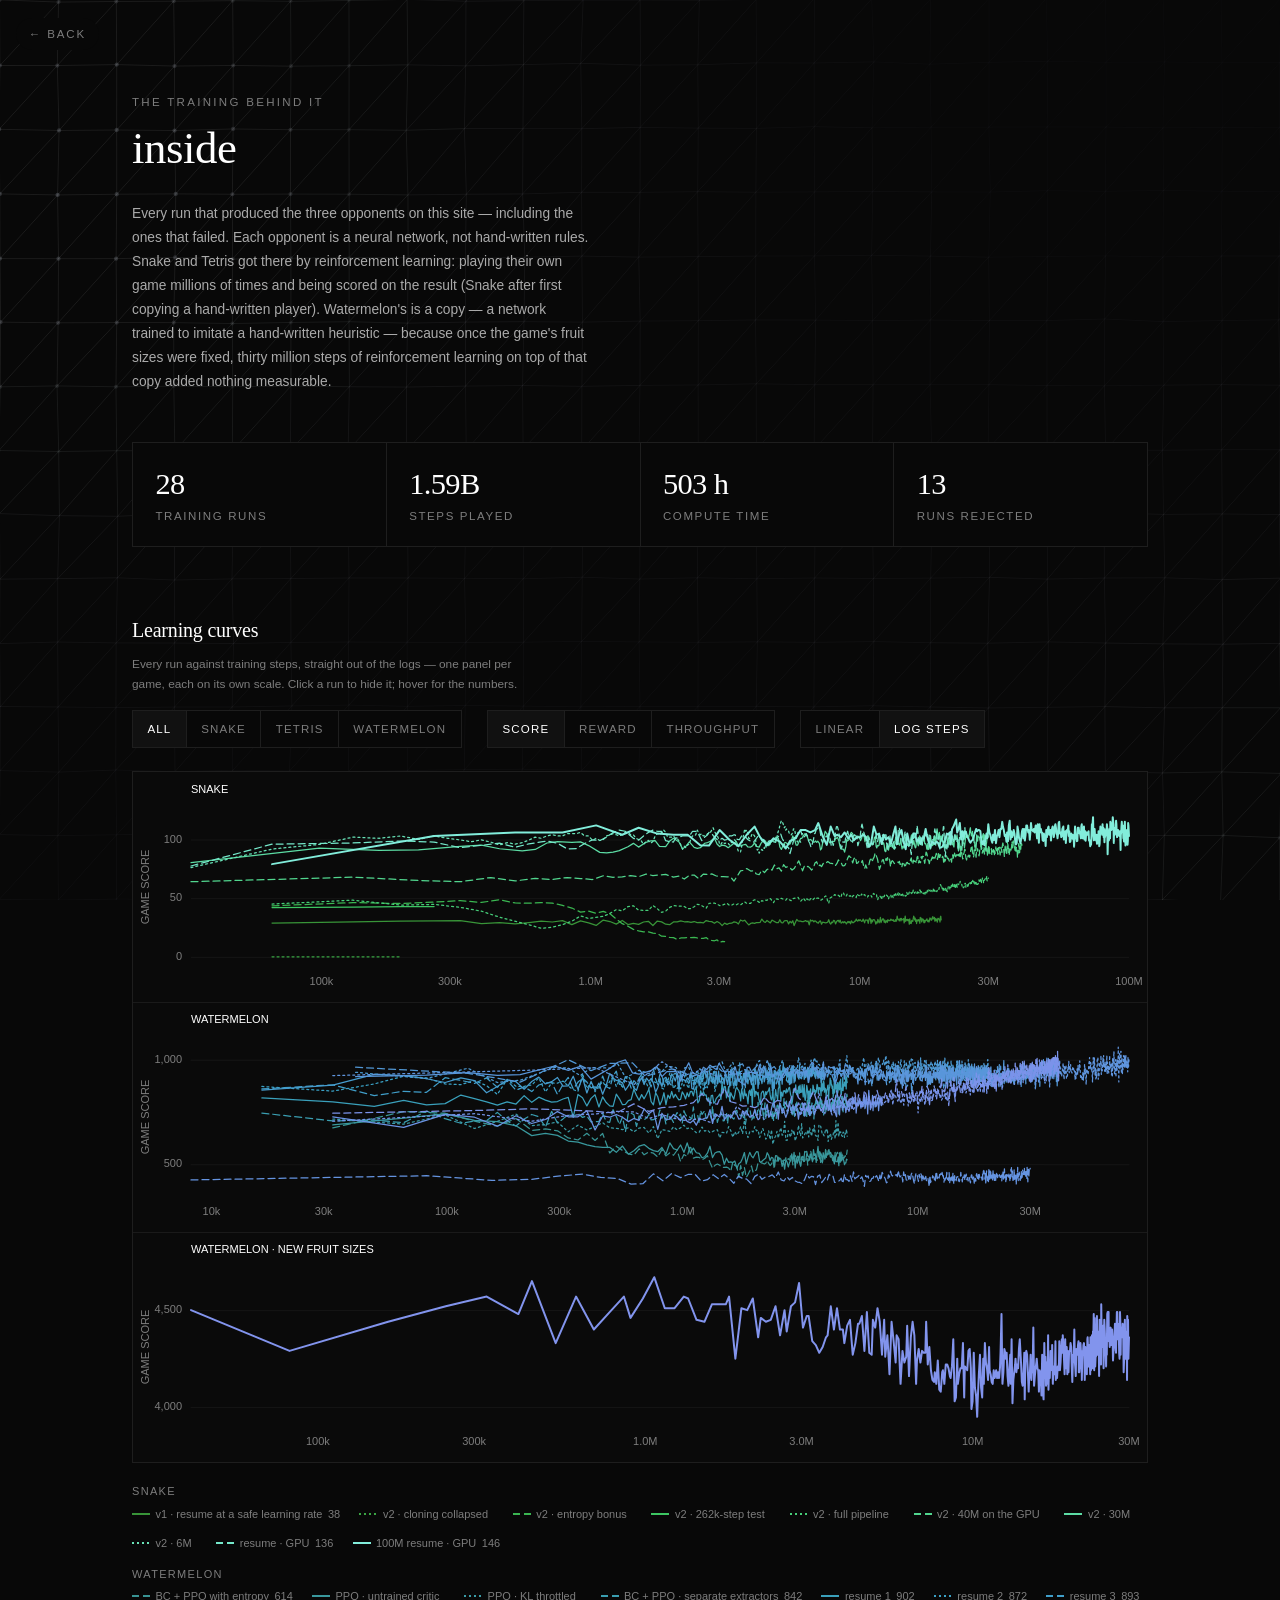
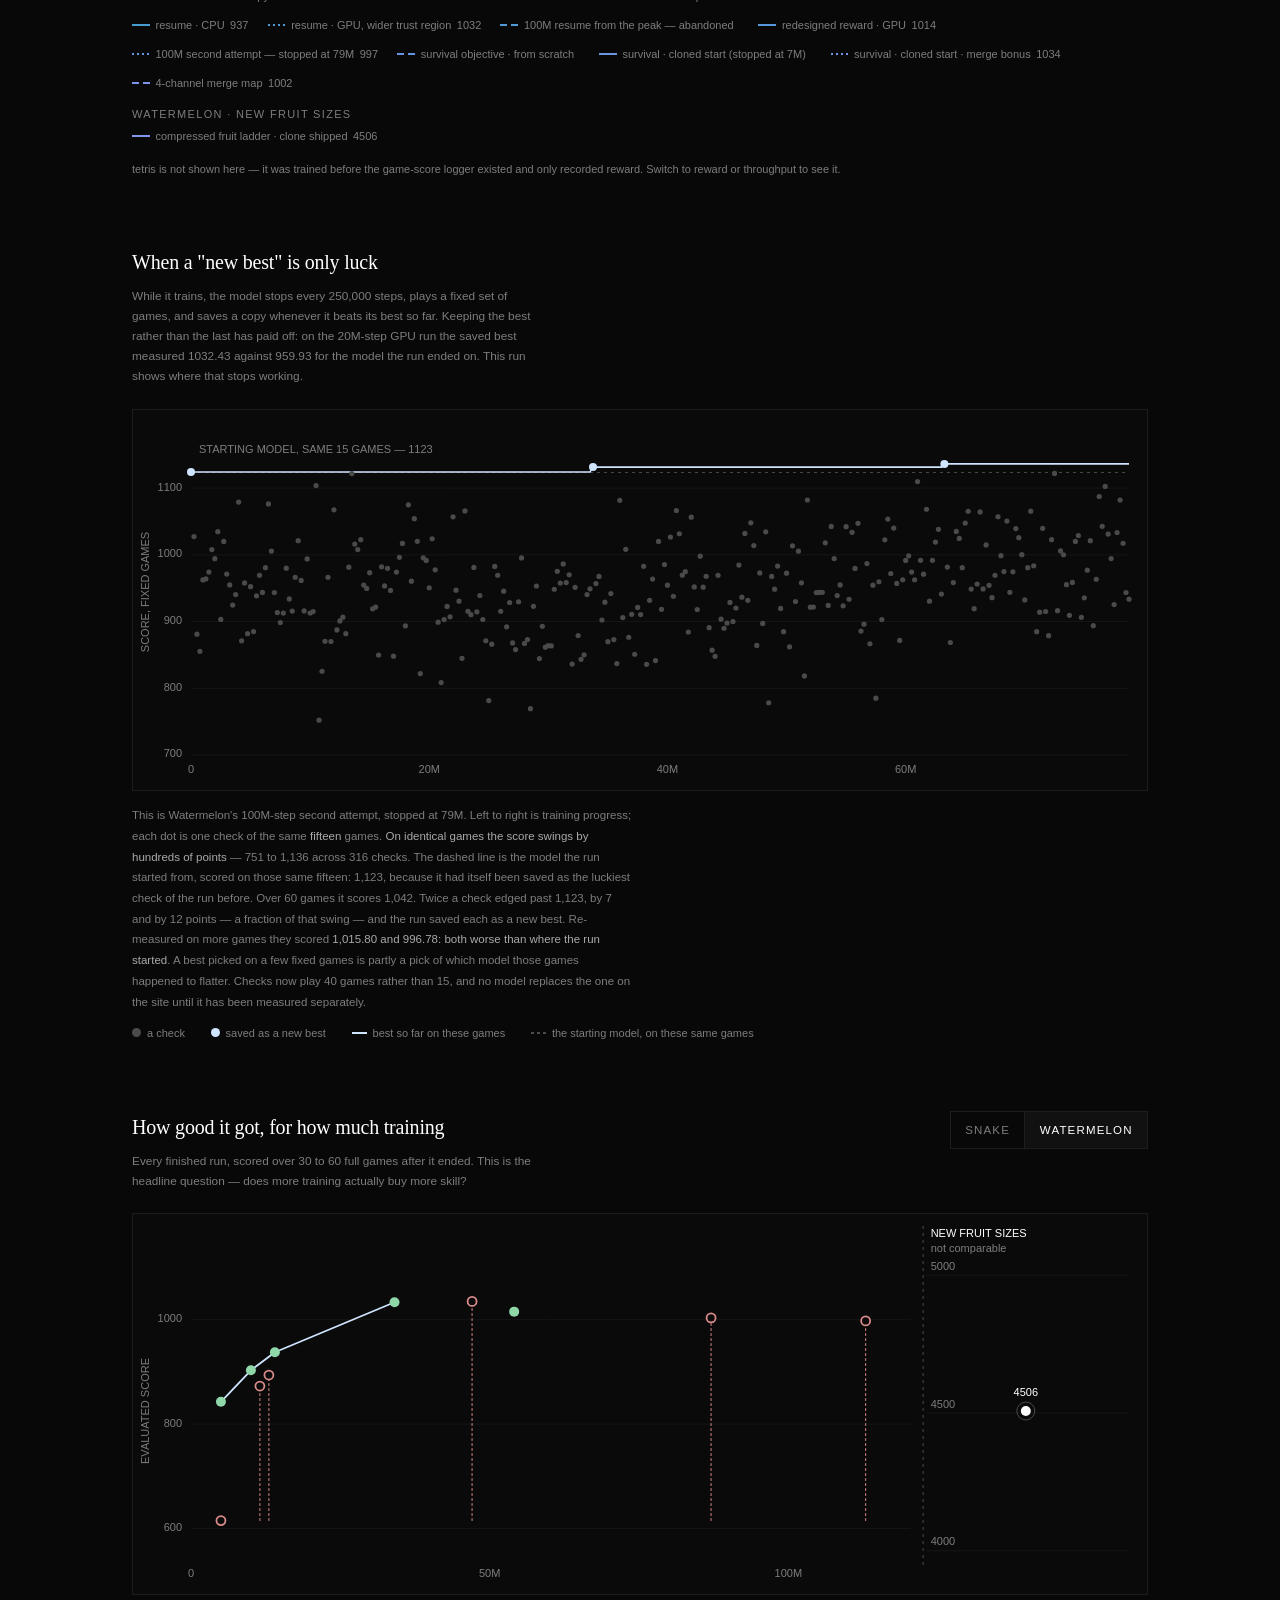
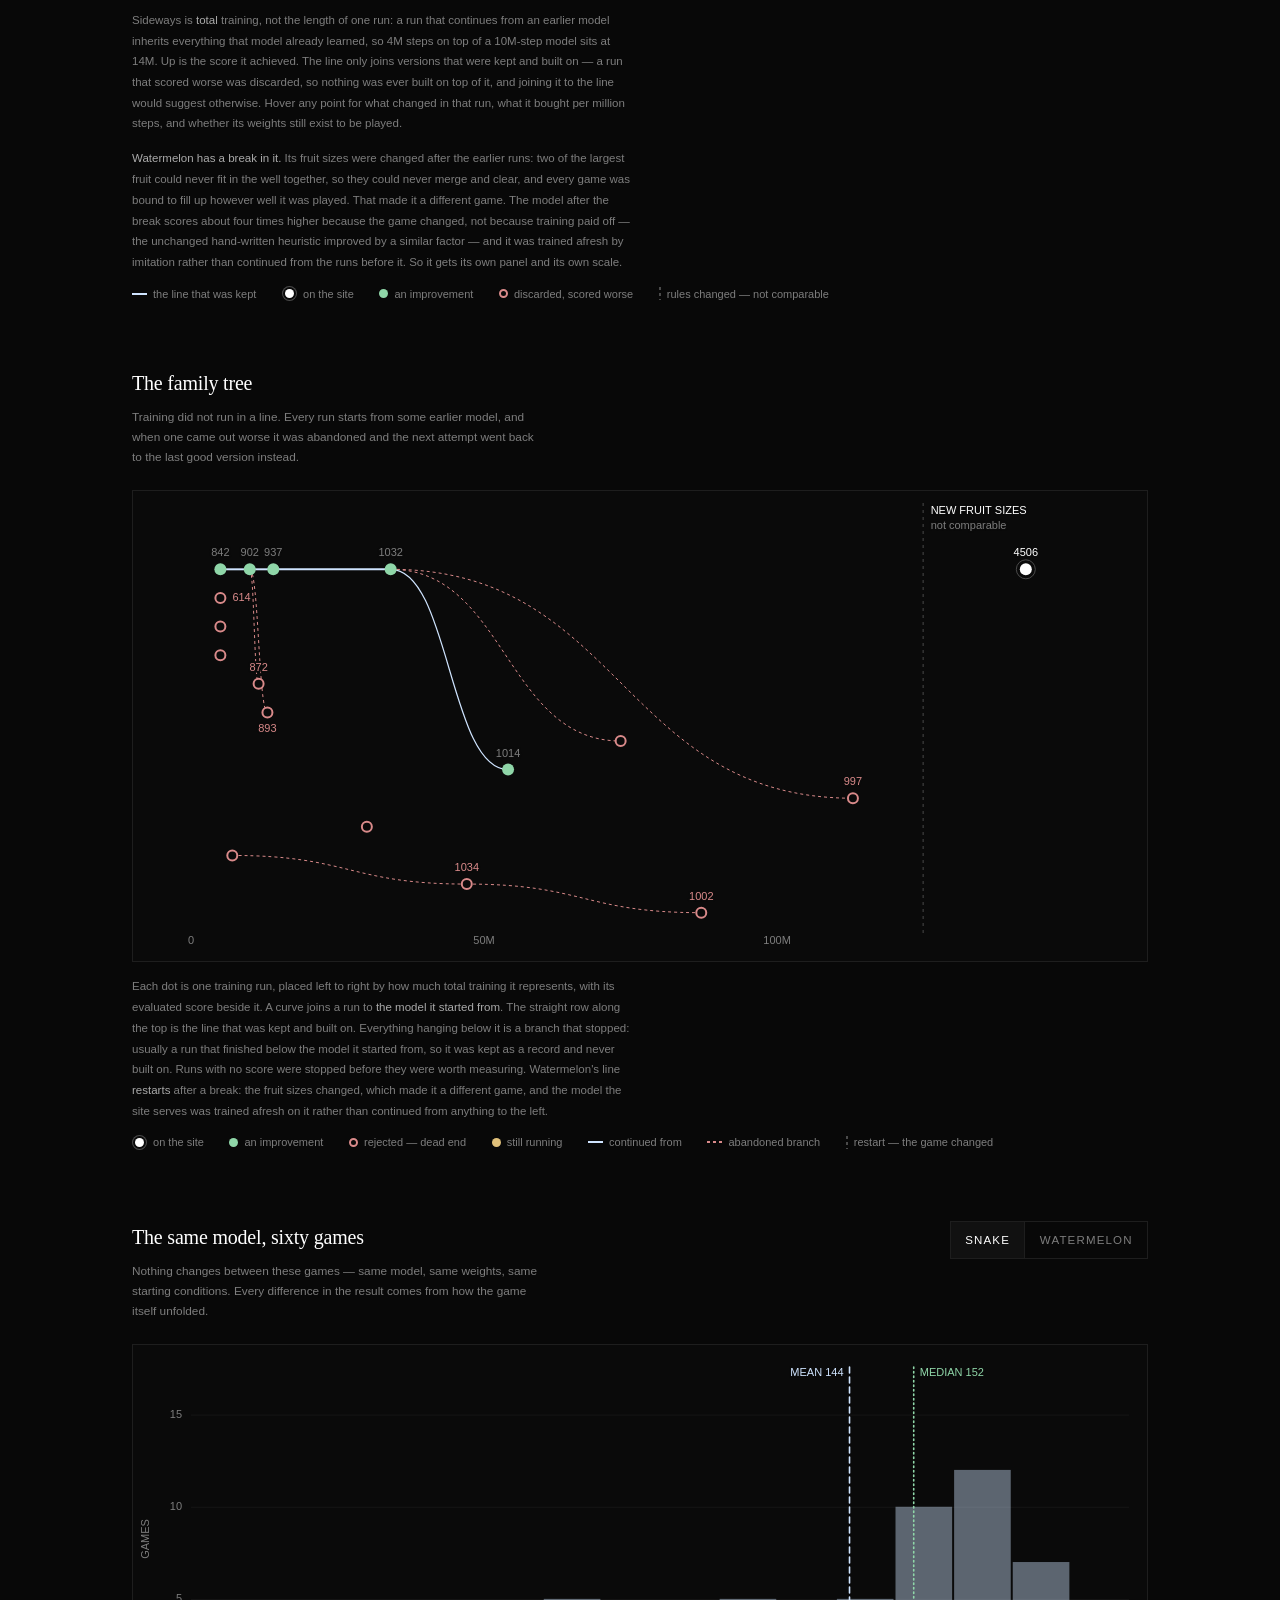
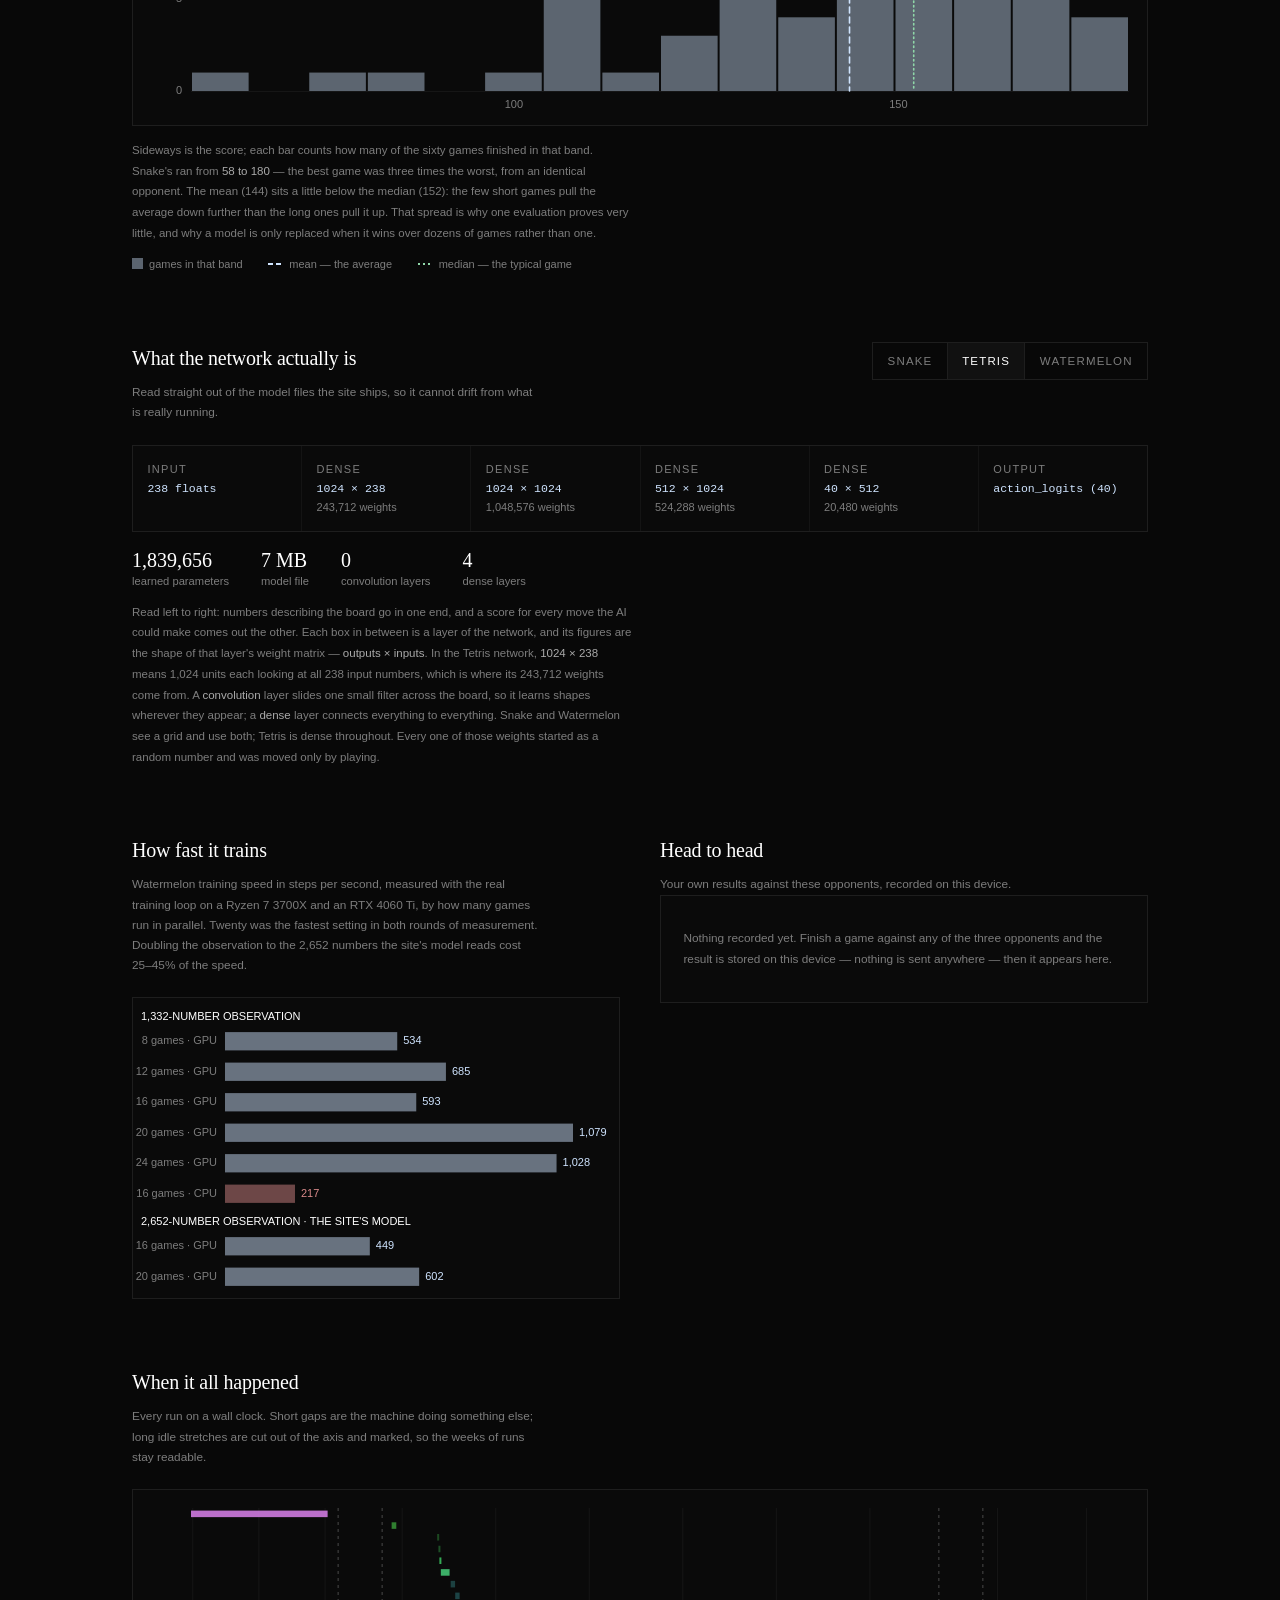
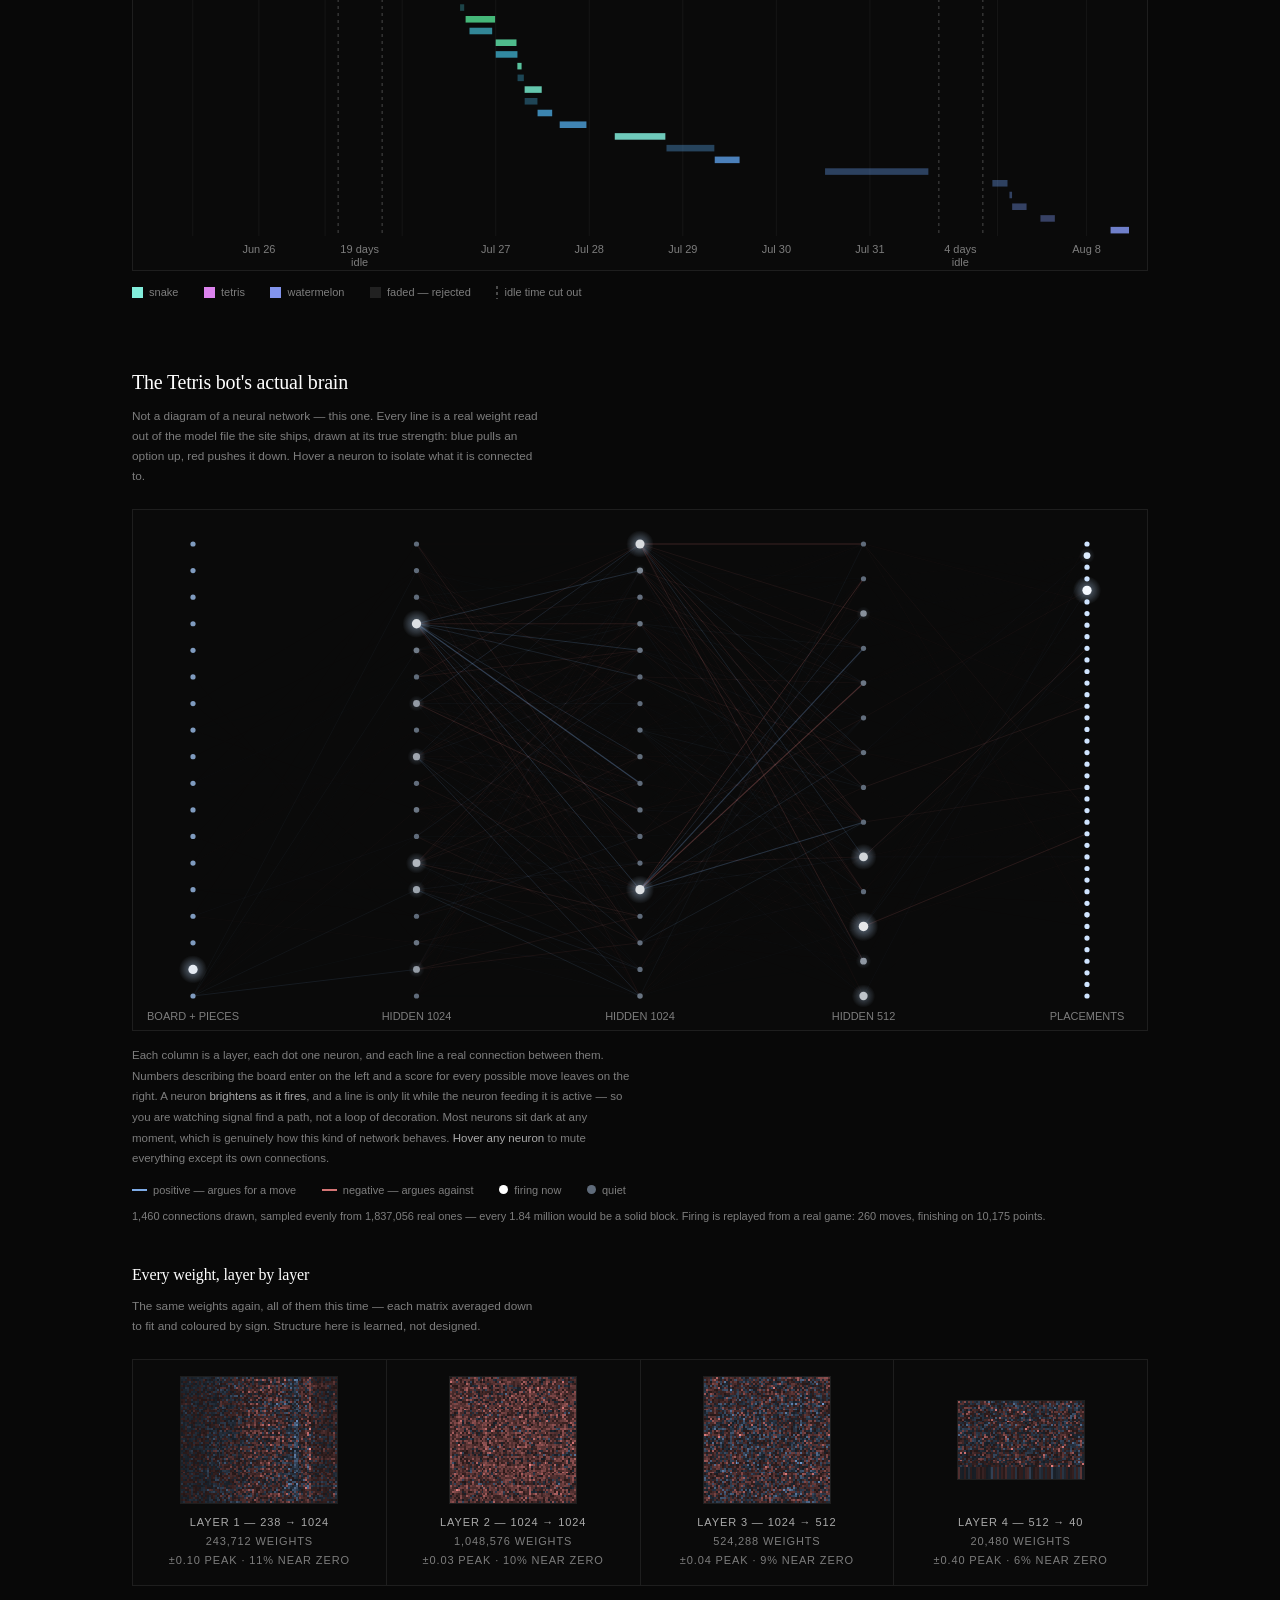
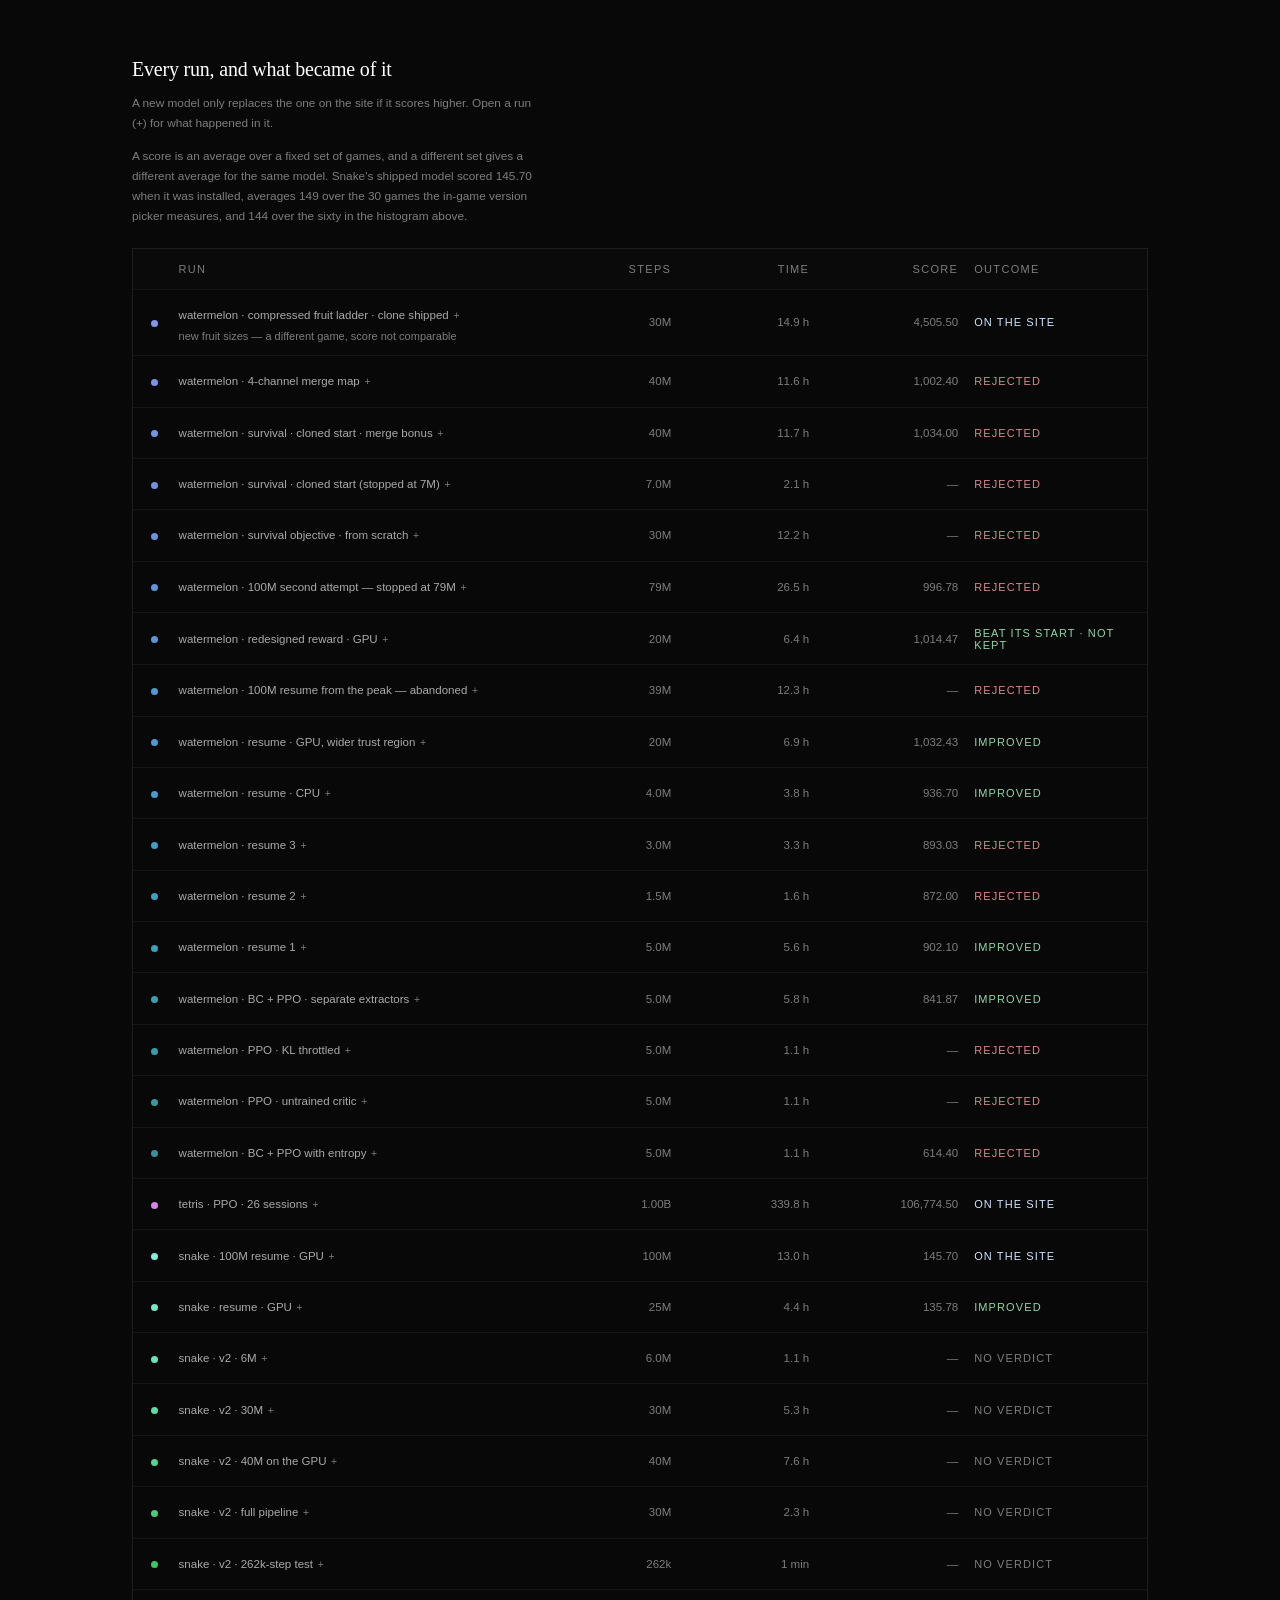
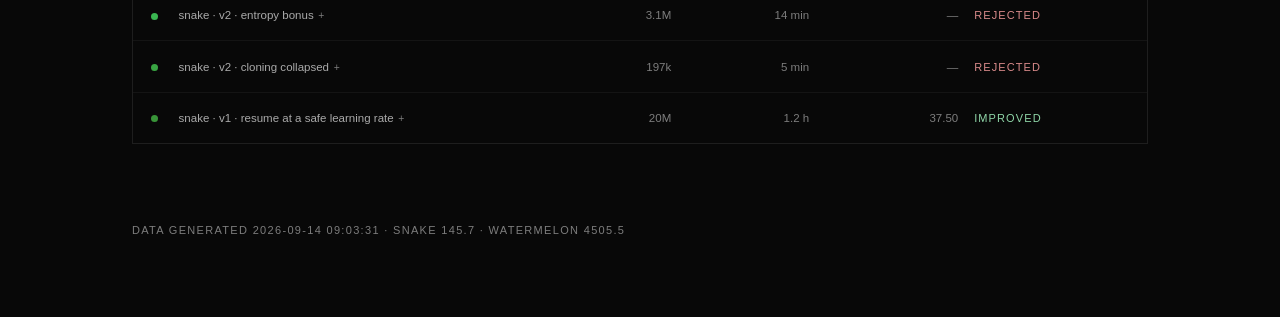
==== commit 0d63c4ca: "Inside/themes: show the backgrounds on game pages, tell the eval story straight - themes.css: page c" ====
--- a/inside.html
+++ b/inside.html
@@ -122,7 +122,7 @@
             .chart-wrap.scroll-x::after {
                 content: 'scroll sideways →'; position: sticky; left: 0;
                 display: block; padding: 0.35rem 0.6rem;
-                font-size: 0.68rem; color: var(--dim, #7d7d7d);
+                font-size: 0.6875rem; color: var(--dim, #7d7d7d);
             }
         }
 
@@ -140,12 +140,16 @@
            At 2.41x and 2.97x some weight cells landed on 3 screen pixels and
            others on 2, and that uneven repeat is what read as grain — the
            image was never blurred, it was aliased. */
+        /* Every map sits in a box as tall as the tallest one, so the captions
+           under them line up. Layer 4 is 64x40 against 64x64 for the
+           others, and its caption used to sit 30-50px higher. */
+        .heat-fig { display: flex; align-items: center; justify-content: center; }
         .heat-cell canvas {
             max-width: 100%; height: auto;
             image-rendering: pixelated; border: 1px solid #1a1a1a;
         }
         .heat-label {
-            font-size: 0.68rem; letter-spacing: 0.08em; text-transform: uppercase;
+            font-size: 0.6875rem; letter-spacing: 0.08em; text-transform: uppercase;
             color: #4a4a4a; text-align: center; line-height: 1.7;
             /* Balanced, or a caption wraps with one orphan word on its own line. */
             text-wrap: balance;
@@ -172,14 +176,14 @@
         }
         .arch-step:last-child { border-right: 0; }
         .arch-kind {
-            font-size: 0.68rem; letter-spacing: 0.12em; text-transform: uppercase;
+            font-size: 0.6875rem; letter-spacing: 0.12em; text-transform: uppercase;
             color: #4a4a4a;
         }
         .arch-shape {
             font-family: ui-monospace, SFMono-Regular, Menlo, monospace;
             font-size: 0.72rem; color: #cfe4ff;
         }
-        .arch-params { font-size: 0.6rem; color: #6a6a6a; font-variant-numeric: tabular-nums; }
+        .arch-params { font-size: 0.6875rem; color: #6a6a6a; font-variant-numeric: tabular-nums; }
         .arch-summary {
             display: flex; flex-wrap: wrap; gap: 2rem;
             margin-top: 1.1rem; font-size: 0.7rem; color: #7a7a7a;
@@ -211,7 +215,7 @@
         .tip {
             position: absolute; pointer-events: none; opacity: 0;
             background: #131313; border: 1px solid #262626;
-            padding: 0.6rem 0.75rem; font-size: 0.68rem; line-height: 1.6;
+            padding: 0.6rem 0.75rem; font-size: 0.6875rem; line-height: 1.6;
             transition: opacity 0.12s; white-space: nowrap; z-index: 20;
         }
         .tip .tip-run { color: #fff; margin-bottom: 0.25rem; }
@@ -222,7 +226,7 @@
            shape gets one — without it the reader has to infer the encoding. */
         .chart-key {
             display: flex; flex-wrap: wrap; gap: 0.45rem 1.6rem;
-            margin-top: 0.9rem; font-size: 0.66rem; color: #6f6f6f;
+            margin-top: 0.9rem; font-size: 0.6875rem; color: #6f6f6f;
         }
         .chart-key span { display: inline-flex; align-items: center; gap: 0.55em; }
         .chart-key i { display: inline-block; width: 15px; height: 2px; flex-shrink: 0; }
@@ -236,6 +240,8 @@
         }
         .chart-key i.bar { width: 11px; height: 11px; }
         .chart-key i.hollow { background: none; border: 2px solid; }
+        /* The ring the charts draw around the shipped model. */
+        .chart-key i.ringed { box-shadow: 0 0 0 2px var(--bg-soft, #0a0a0a), 0 0 0 3px var(--chart-axis, #4a4a4a); margin: 0 3px; }
         /* The vertical break a chart draws where the game's rules changed. */
         .chart-key i.vdash {
             width: 2px; height: 13px;
@@ -249,15 +255,18 @@
         }
         .how-to-read b { color: #b9b9b9; font-weight: 400; }
 
-        .omitted { margin-top: 0.8rem; font-size: 0.66rem; line-height: 1.6; color: #4f4f4f; }
+        .omitted { margin-top: 0.8rem; font-size: 0.6875rem; line-height: 1.6; color: #4f4f4f; }
         .omitted:empty { display: none; }
         .legend { display: flex; flex-wrap: wrap; gap: 0.4rem 1.2rem; margin-top: 1rem; }
+        /* 24px tall and 11px text: at 0.66rem with 0.2rem padding each run
+           was a 19px target set in 10.6px type, too small to hit on a phone. */
         .leg {
             display: inline-flex; align-items: center; gap: 0.5em;
-            font-size: 0.66rem; color: #777; cursor: pointer;
+            font-size: 0.6875rem; color: #777; cursor: pointer;
             background: none; border: 0; font-family: inherit;
-            padding: 0.2rem 0; transition: color 0.15s, opacity 0.15s;
-        }
+            min-height: 24px; padding: 0.2rem 0; transition: color 0.15s, opacity 0.15s;
+        }
+        @media (pointer: coarse) { .leg { min-height: 32px; } }
         .leg:hover { color: #eee; }
         .leg.off { opacity: 0.32; }
         .leg-swatch { width: 18px; height: 2px; flex-shrink: 0; }
@@ -266,7 +275,7 @@
                      gap: 0.3rem 1.2rem; width: 100%; }
         .leg-head {
             flex: 0 0 100%; margin-top: 0.4rem;
-            font-size: 0.68rem; letter-spacing: 0.12em; text-transform: uppercase;
+            font-size: 0.6875rem; letter-spacing: 0.12em; text-transform: uppercase;
             color: var(--dim, #7d7d7d);
         }
         canvas.chart.tree { height: 470px; }
@@ -278,13 +287,13 @@
             display: grid; grid-template-columns: 12px 1.6fr 0.55fr 0.55fr 0.6fr minmax(8.5rem, 0.7fr);
             gap: 1rem; align-items: center;
             padding: 0.85rem 1.1rem; border-top: 1px solid #141414;
-            font-size: 0.72rem; color: #888; cursor: pointer;
+            font-size: 0.72rem; color: #888;
             transition: background 0.14s, color 0.14s;
         }
         .row:first-child { border-top: 0; }
         .row:hover { background: #111; color: #ddd; }
         .row.head {
-            color: #4a4a4a; font-size: 0.68rem; letter-spacing: 0.12em;
+            color: #4a4a4a; font-size: 0.6875rem; letter-spacing: 0.12em;
             text-transform: uppercase; cursor: default; background: #0b0b0b;
         }
         .row.head:hover { background: #0b0b0b; color: #4a4a4a; }
@@ -307,11 +316,33 @@
             .row > :nth-child(6) { grid-area: outcome; text-align: right; }
             .row-note { padding: 0.9rem; }
         }
-        .row-dot { width: 7px; height: 7px; border-radius: 50%; }
+        .row-dot { display: inline-block; vertical-align: middle; width: 7px; height: 7px; border-radius: 50%; }
         .row-name { color: #ccc; }
-        .row-tag { display: block; margin-top: 0.2rem; font-size: 0.66rem; color: var(--dim, #7d7d7d); }
+        /* Only a run with notes is clickable, and its name is a real button
+           that says whether its note is open. Every row used to be a
+           role=button labelled "show notes" — which hid the steps, time,
+           score and outcome from a screen reader, and promised notes on
+           rows that had none. */
+        .row.has-note { cursor: pointer; }
+        .row-toggle {
+            background: none; border: 0; padding: 0; margin: 0; cursor: pointer;
+            font: inherit; color: inherit; text-align: left;
+            /* Inline, so the +/- marker follows the last word when a long
+               name wraps; the padding enlarges the hit area to ~24px. */
+            display: inline; padding: 0.35rem 0; line-height: inherit;
+        }
+        .row-toggle::after {
+            content: '+'; color: var(--dim, #7d7d7d); font-size: 0.9em; margin-left: 0.45em;
+        }
+        .row-toggle[aria-expanded="true"]::after { content: '\2212'; }
+        .row-toggle:focus-visible { outline: 2px solid var(--accent, #cfe4ff); outline-offset: 3px; }
+        .sr-only {
+            position: absolute; width: 1px; height: 1px; padding: 0; margin: -1px;
+            overflow: hidden; clip: rect(0 0 0 0); white-space: nowrap; border: 0;
+        }
+        .row-tag { display: block; margin-top: 0.2rem; font-size: 0.6875rem; color: var(--dim, #7d7d7d); }
         .row .num { font-variant-numeric: tabular-nums; text-align: right; }
-        .row-outcome { font-size: 0.68rem; letter-spacing: 0.1em; text-transform: uppercase; }
+        .row-outcome { font-size: 0.6875rem; letter-spacing: 0.1em; text-transform: uppercase; }
         /* NOT a .row. It used to carry that class, which made it a six-column
            grid, so its text became an anonymous grid item in the 12px dot
            column and wrapped one word wide. It is a plain block. */
@@ -325,6 +356,7 @@
             color: #8a8a8a;
             background: #111;
         }
+        .row-note[hidden] { display: none; }
         .o-shipped  { color: #cfe4ff; }
         .o-improved { color: #8fd6a8; }
         .o-rejected { color: #d98a8a; }
@@ -332,7 +364,7 @@
         .o-unknown  { color: #4a4a4a; }
 
         .foot {
-            margin-top: 5rem; font-size: 0.68rem; letter-spacing: 0.12em;
+            margin-top: 5rem; font-size: 0.6875rem; letter-spacing: 0.12em;
             color: rgba(255,255,255,0.14); text-transform: uppercase;
         }
     </style>
@@ -398,33 +430,42 @@
         <div class="block" id="evals-block">
             <div class="block-head">
                 <div>
-                    <h2>Why the best model is not the last one</h2>
+                    <h2>When a "new best" is only luck</h2>
                     <p class="block-note">
-                        While it trains, the model stops every 250,000 steps and plays
-                        fifteen games. The games never change — same starting pieces,
-                        same order — so every check is measuring the model, not luck of
-                        the draw.
+                        While it trains, the model stops every 250,000 steps, plays a
+                        fixed set of games, and saves a copy whenever it beats its best
+                        so far. Keeping the best rather than the last has paid off: on the
+                        20M-step GPU run the saved best measured 1032.43 against 959.93
+                        for the model the run ended on. This run shows where that stops
+                        working.
                     </p>
                 </div>
             </div>
             <div class="chart-wrap">
                 <canvas class="chart" id="evals" role="img"
-                        aria-label="Fixed-seed checks during one training run: individual scores swing by hundreds of points, while the best-so-far line only steps up."></canvas>
+                        aria-label="316 checks of the same fifteen games during Watermelon's 79-million-step run. Scores swing between about 750 and 1,140; the two checks that beat the starting score did so by under 13 points, and both saved models scored worse than the starting model when re-measured on more games."></canvas>
                 <div class="tip" id="evals-tip"></div>
             </div>
             <p class="how-to-read">
-                Left to right is training progress. Each dot is one of those checks.
-                <b>They swing by hundreds of points on identical games</b> — so the model
-                you happen to stop on is close to a coin flip. The solid line is the best
-                score seen so far, and training saves a copy every time that line steps
-                up. Without it, whatever the run ended on would be what shipped, and three
-                earlier runs ended below the model they started from.
+                This is Watermelon's 100M-step second attempt, stopped at 79M. Left to
+                right is training progress; each dot is one check of the same
+                <b>fifteen</b> games. <b>On identical games the score swings by hundreds of
+                points</b> — 751 to 1,136 across 316 checks. The dashed line is the model the
+                run started from, scored on those same fifteen: 1,123, because it had itself
+                been saved as the luckiest check of the run before. Over 60 games it scores
+                1,042. Twice a check edged past 1,123, by 7 and by 12 points — a fraction of
+                that swing — and the run saved each as a new best. Re-measured on more games
+                they scored <b>1,015.80 and 996.78: both worse than where the run
+                started</b>. A best picked on a few fixed games is partly a pick of which
+                model those games happened to flatter. Checks now play 40 games rather than
+                15, and no model replaces the one on the site until it has been measured
+                separately.
             </p>
             <div class="chart-key">
                 <span><i class="dot" style="background:var(--chart-axis)"></i> a check</span>
-                <span><i class="dot" style="background:var(--chart-ink)"></i> a new best</span>
-                <span><i style="background:var(--chart-ink)"></i> best so far — what gets kept</span>
-                <span><i class="dash"></i> the model this run started from</span>
+                <span><i class="dot" style="background:var(--chart-ink)"></i> saved as a new best</span>
+                <span><i style="background:var(--chart-ink)"></i> best so far on these games</span>
+                <span><i class="dash"></i> the starting model, on these same games</span>
             </div>
         </div>
 
@@ -454,7 +495,8 @@
                 score it achieved. The line only joins versions that were kept and built
                 on — a run that scored worse was discarded, so nothing was ever built on
                 top of it, and joining it to the line would suggest otherwise. Hover any
-                point for what changed in that run and what it bought per million steps.
+                point for what changed in that run, what it bought per million steps, and
+                whether its weights still exist to be played.
             </p>
             <p class="how-to-read">
                 <b>Watermelon has a break in it.</b> Its fruit sizes were changed after
@@ -467,12 +509,13 @@
                 imitation rather than continued from the runs before it. So it gets its
                 own panel and its own scale.
             </p>
+            <!-- The same marks as the family tree below: one colour and shape
+                 per outcome on both charts. -->
             <div class="chart-key">
                 <span><i style="background:var(--chart-ink)"></i> the line that was kept</span>
-                <span><i class="dot" style="background:var(--fg)"></i> shipped to the site</span>
-                <span><i class="dot" style="background:var(--chart-ink)"></i> kept, an improvement</span>
+                <span><i class="dot ringed" style="background:var(--fg)"></i> on the site</span>
+                <span><i class="dot" style="background:var(--accent-2)"></i> an improvement</span>
                 <span><i class="dot hollow" style="border-color:var(--warn)"></i> discarded, scored worse</span>
-                <span><i class="ring"></i> weights still exist — playable</span>
                 <span><i class="vdash"></i> rules changed — not comparable</span>
             </div>
         </div>
@@ -506,7 +549,7 @@
                 rather than continued from anything to the left.
             </p>
             <div class="chart-key">
-                <span><i class="dot" style="background:var(--fg)"></i> shipped</span>
+                <span><i class="dot ringed" style="background:var(--fg)"></i> on the site</span>
                 <span><i class="dot" style="background:var(--accent-2)"></i> an improvement</span>
                 <span><i class="dot hollow" style="border-color:var(--warn)"></i> rejected — dead end</span>
                 <span><i class="dot" style="background:var(--chart-running)"></i> still running</span>
@@ -566,9 +609,9 @@
                 Read left to right: numbers describing the board go in one end, and a
                 score for every move the AI could make comes out the other. Each box in
                 between is a layer of the network, and its figures are the shape of that
-                layer's weight matrix — <b>outputs × inputs</b>. So <b>1024 × 238</b>
-                means 1,024 units each looking at all 238 input numbers, which is where
-                its 243,712 weights come from. A <b>convolution</b> layer slides one
+                layer's weight matrix — <b>outputs × inputs</b>. <span id="arch-example">So
+                <b>1024 × 238</b> means 1,024 units each looking at all 238 input numbers,
+                which is where its 243,712 weights come from.</span> A <b>convolution</b> layer slides one
                 small filter across the board, so it learns shapes wherever they appear;
                 a <b>dense</b> layer connects everything to everything. Snake and
                 Watermelon see a grid and use both; Tetris is dense throughout. Every
@@ -579,13 +622,17 @@
 
         <div class="block two-up">
             <div>
-                <h2>Where the time went</h2>
+                <h2>How fast it trains</h2>
                 <p class="block-note">
-                    Measured with the real training loop, not a synthetic benchmark.
+                    Watermelon training speed in steps per second, measured with the
+                    real training loop on a Ryzen 7 3700X and an RTX 4060 Ti, by how
+                    many games run in parallel. Twenty was the fastest setting in
+                    both rounds of measurement. Doubling the observation to the 2,652 numbers the
+                    site's model reads cost 25–45% of the speed.
                 </p>
                 <div class="chart-wrap">
-                    <canvas class="chart short" id="bench" role="img"
-                        aria-label="Training throughput in steps per second: 20 environments on the GPU is fastest at 1,079, against 217 on the CPU."></canvas>
+                    <canvas class="chart" id="bench" role="img" style="height:300px"
+                        aria-label="Watermelon training speed in steps per second. With the original 1,332-number observation: 20 parallel games on the GPU is fastest at 1,079, against 217 for 16 on the CPU. With the 2,652-number observation the site's model uses: 602 at 20 games and 449 at 16, both on the GPU."></canvas>
                     <div class="tip" id="bench-tip"></div>
                 </div>
             </div>
@@ -671,11 +718,18 @@
                     <h2>Every run, and what became of it</h2>
                     <p class="block-note">
                         A new model only replaces the one on the site if it scores higher.
-                        Click a row for what happened.
+                        Open a run (+) for what happened in it.
+                    </p>
+                    <p class="block-note">
+                        A score is an average over a fixed set of games, and a different
+                        set gives a different average for the same model. Snake's shipped
+                        model scored 145.70 when it was installed, averages 149 over the 30
+                        games the in-game version picker measures, and 144 over the sixty in
+                        the histogram above.
                     </p>
                 </div>
             </div>
-            <div class="ledger" id="ledger"></div>
+            <div class="ledger" id="ledger" role="table" aria-label="Every training run"></div>
         </div>
 
         <p class="foot" id="foot"></p>
@@ -686,7 +740,9 @@
     <script src="inside/data.js"></script>
     <script>
     (() => {
-        initMesh('mesh', { intensity: 0.42 });
+        // 30 fps, as on the game pages: the background shares the main thread
+        // with every chart on this page and the brain animation.
+        initMesh('mesh', { intensity: 0.42, maxFps: 30 });
 
         /* Canvas cannot use CSS, so the charts read the theme's variables and
            re-read them whenever the theme changes. Without this every chart
@@ -728,7 +784,7 @@
         }
         readPalette();
         new MutationObserver(() => {
-            readPalette(); colourRuns(); recolourSwatches(); drawHeat(); redraw();
+            readPalette(); colourRuns(); recolourSwatches(); drawHeat(); renderTimelineKey(); redraw();
         }).observe(document.documentElement,
                    { attributes: true, attributeFilter: ['data-theme'] });
 
@@ -770,15 +826,15 @@
 
         /* The line that was kept and built on, per game and era: the shipped
            run (or failing that the best kept one) and its ancestors. A run
-           that beat its parent but was never built on — Watermelon's reward
-           redesign, a sibling of the 1032 run — is a branch, not the trunk;
-           putting both on the trunk stacked them on one point. */
+           that beat the model it started from but was never built on —
+           Watermelon's reward redesign, outcome 'superseded' — is a branch,
+           not the trunk. */
         function trunkOf(list) {
             const out = new Set();
             const groups = {};
             list.forEach(r => { (groups[r.era || ''] = groups[r.era || ''] || []).push(r); });
             Object.values(groups).forEach(g => {
-                const kept = g.filter(r => r.outcome && r.outcome !== 'rejected');
+                const kept = g.filter(r => ['shipped', 'improved', 'running'].includes(r.outcome));
                 const head = kept.find(r => r.outcome === 'shipped' || r.outcome === 'running')
                           || kept.slice().sort((a, b) => (b.evalScore || 0) - (a.evalScore || 0))[0];
                 const era = head && head.era;
@@ -996,7 +1052,7 @@
 
         // 11px is the floor for chart text; 9-10px read as specks on a phone.
         const FONT = '11px Helvetica Neue, Helvetica, Arial, sans-serif';
-        const FONT_SMALL = '10.5px Helvetica Neue, Helvetica, Arial, sans-serif';
+        const FONT_SMALL = '11px Helvetica Neue, Helvetica, Arial, sans-serif';
 
         /* Text with a halo in the chart's own background, so a label that has
            to sit on a line or a bar stays readable instead of being crossed. */
@@ -1215,8 +1271,18 @@
         });
         curveCvs.addEventListener('mouseleave', () => { curveTip.style.opacity = 0; });
 
-        /* ── Eval chart: the fixed-seed checks of the live run ──────────── */
-        const evalRun = runs.filter(r => r.evals && r.evals.length > 2).pop();
+        /* ── Eval chart: the fixed-seed checks of one run ─────────────────
+           A named run, not "the latest one with checks": the copy above is
+           written about what this particular run showed — that its saved
+           "new bests" were selection noise — and would be wrong for any other
+           run that happened to be logged later. */
+        const EVAL_RUN = 'watermelon/train_100m_v2.log';
+        const evalRun = runByKey[EVAL_RUN] && runByKey[EVAL_RUN].evals.length > 2
+            ? runByKey[EVAL_RUN] : null;
+        // What the two saved "new bests" scored when measured again on more
+        // games (RUN_NOTES / CLAUDE.md): 1130.80 became 1015.80, and the
+        // final best, 1135.60, is the archived 996.78 model.
+        const REMEASURED = { 33750016: 1015.80, 63250016: 996.78 };
         const evalCvs = document.getElementById('evals');
         const evalTip = document.getElementById('evals-tip');
         let evalGeom = null;
@@ -1238,7 +1304,8 @@
             xt.scale = xs; yt.scale = ys;
             drawFrame(ctx, w, h, xt, yt, fmtSteps, v => v.toFixed(0), 'score, fixed games');
 
-            // The bar the run had to beat: the model it started from.
+            // The bar the run had to beat: the model it started from, scored
+            // on these same games (its step-0 check).
             const base = pts[0].score;
             ctx.strokeStyle = PAL.axis;
             ctx.setLineDash([3, 4]);
@@ -1247,21 +1314,6 @@
             ctx.moveTo(PAD.l, ys(base) + 0.5); ctx.lineTo(w - PAD.r, ys(base) + 0.5);
             ctx.stroke();
             ctx.setLineDash([]);
-
-            // Sits clear of its own line, and flips below it when the baseline
-            // is close to the top of the plot — at -9 with textBaseline middle
-            // the glyphs sat on the dashes.
-            ctx.font = FONT_SMALL;
-            ctx.textAlign = 'left';
-            const near = ys(base) - PAD.t < 26;
-            ctx.textBaseline = near ? 'top' : 'alphabetic';
-            const label = 'THE MODEL THIS RUN STARTED FROM — ' + base.toFixed(0);
-            const lw = ctx.measureText(label).width;
-            ctx.fillStyle = PAL.bg;
-            ctx.fillRect(PAD.l + 4, ys(base) + (near ? 5 : -20), lw + 8, 16);
-            ctx.fillStyle = PAL.dim;
-            ctx.fillText(label, PAD.l + 8, ys(base) + (near ? 9 : -8));
-            ctx.textBaseline = 'middle';
 
             // Running best — the thing actually kept.
             ctx.strokeStyle = PAL.ink;
@@ -1283,6 +1335,30 @@
                 ctx.fill();
             });
 
+            /* The baseline's label, drawn last and kept clear of everything.
+               It sits above the HIGHEST point of the best-so-far line, not
+               just above the dashes: on this run the best line rises a few
+               pixels off the baseline, and at 360px it ran straight through a
+               label pinned to the dashes. Flips below when there is no room
+               above, and shortens when the full text will not fit. */
+            ctx.font = FONT_SMALL;
+            ctx.textAlign = 'left';
+            const topBest = Math.max(...pts.map(p => p.score));
+            const above = Math.min(ys(base), ys(topBest)) - 4 - 7;   // a dot's radius, then a gap
+            const room = above - PAD.t >= 16;
+            const fits = t => ctx.measureText(t).width + 12 <= w - PAD.r - PAD.l;
+            const label = [`STARTING MODEL, SAME 15 GAMES — ${base.toFixed(0)}`,
+                           `STARTING MODEL — ${base.toFixed(0)}`, `START — ${base.toFixed(0)}`].find(fits)
+                          || `START — ${base.toFixed(0)}`;
+            const lw = ctx.measureText(label).width;
+            const ly = room ? above : ys(base) + 9;
+            ctx.textBaseline = room ? 'alphabetic' : 'top';
+            ctx.fillStyle = PAL.bg;
+            ctx.fillRect(PAD.l + 4, room ? ly - 12 : ly - 3, lw + 8, 16);
+            ctx.fillStyle = PAL.dim;
+            ctx.fillText(label, PAD.l + 8, ly);
+            ctx.textBaseline = 'middle';
+
             evalGeom = { xs, ys, pts, w, h };
         }
 
@@ -1298,9 +1374,10 @@
             });
             if (bestD > 80 * 80) { evalTip.style.opacity = 0; return; }
             evalTip.innerHTML =
-                `<div class="tip-run">${best.best ? 'new best' : 'check'}</div>` +
+                `<div class="tip-run">${best.t < 1000 ? 'the starting model' : best.best ? 'saved as a new best' : 'check'}</div>` +
                 `<div class="tip-row">step <b>${best.t.toLocaleString()}</b></div>` +
-                `<div class="tip-row">score <b>${best.score}</b></div>`;
+                `<div class="tip-row">score <b>${best.score}</b> on these 15 games</div>` +
+                (REMEASURED[best.t] ? `<div class="tip-row">re-measured on more games: <b>${REMEASURED[best.t].toFixed(2)}</b></div>` : '');
             evalTip.style.opacity = 1;
             const tw = evalTip.offsetWidth, th = evalTip.offsetHeight;
             evalTip.style.left = Math.min(Math.max(8, mx + 14), evalGeom.w - tw - 8) + 'px';
@@ -1310,46 +1387,63 @@
 
         /* ── Ledger ─────────────────────────────────────────────────────── */
         const OUTCOME = {
-            shipped:  ['o-shipped',  'on the site'],
-            improved: ['o-improved', 'improved'],
-            rejected: ['o-rejected', 'rejected'],
-            running:  ['o-running',  'running'],
+            shipped:    ['o-shipped',  'on the site'],
+            improved:   ['o-improved', 'improved'],
+            // Beat the model it started from, but something better already
+            // existed, so it was never built on or installed.
+            superseded: ['o-improved', 'beat its start · not kept'],
+            rejected:   ['o-rejected', 'rejected'],
+            running:    ['o-running',  'running'],
         };
+        // No recorded verdict says exactly that. It used to say "not
+        // evaluated", which contradicted runs whose notes quote a measured
+        // score (from the version picker) that is deliberately not charted.
+        const outcomeOf = r => OUTCOME[r.outcome] || ['o-unknown', 'no verdict'];
+        // Two decimals everywhere, with thousands grouped: Tetris's 106774.50
+        // was unreadable next to Snake's 145.70.
+        const fmtScore = v => v.toLocaleString('en', { minimumFractionDigits: 2, maximumFractionDigits: 2 });
+        const esc = t => String(t).replace(/[&<>"]/g, c => ({ '&': '&amp;', '<': '&lt;', '>': '&gt;', '"': '&quot;' }[c]));
+        /* A table to a screen reader: each row reads as its own text — run,
+           steps, time, score, outcome — under column headers. Only rows that
+           HAVE a note get a control, a real button with aria-expanded; the
+           note is a full-width row of its own beneath. */
         const ledger = document.getElementById('ledger');
         ledger.innerHTML =
-            `<div class="row head"><span></span><span>run</span>
-             <span class="num">steps</span><span class="num">time</span>
-             <span class="num">score</span><span>outcome</span></div>` +
-            runs.slice().reverse().map(r => {
-                const [cls, text] = OUTCOME[r.outcome] || ['o-unknown', 'not evaluated'];
-                return `<div class="row" data-file="${r.key}" tabindex="0" role="button" aria-label="${r.game} ${r.label}: show notes">
-                    <span class="row-dot" style="background:${r.color}"></span>
-                    <span class="row-name">${r.game} · ${r.label}${r.era
+            `<div class="row head" role="row"><span role="columnheader"><span class="sr-only">colour</span></span><span role="columnheader">run</span>
+             <span class="num" role="columnheader">steps</span><span class="num" role="columnheader">time</span>
+             <span class="num" role="columnheader">score</span><span role="columnheader">outcome</span></div>` +
+            runs.slice().reverse().map((r, i) => {
+                const [cls, text] = outcomeOf(r);
+                const name = `${r.game} · ${esc(r.label)}`;
+                const noteId = `run-note-${i}`;
+                return `<div class="row${r.note ? ' has-note' : ''}" role="row" data-file="${r.key}">
+                    <span role="cell"><span class="row-dot" style="background:${r.color}"></span></span>
+                    <span class="row-name" role="cell">${r.note
+                        ? `<button type="button" class="row-toggle" aria-expanded="false" aria-controls="${noteId}">${name}</button>`
+                        : name}${r.era
                         ? `<span class="row-tag">${RESTARTS[r.era].short} — a different game, score not comparable</span>` : ''}</span>
-                    <span class="num">${fmtSteps(r.steps)}</span>
-                    <span class="num">${fmtHours(r.elapsed)}</span>
-                    <span class="num">${r.evalScore ? r.evalScore.toFixed(2) : '—'}</span>
-                    <span class="row-outcome ${cls}">${text}</span>
-                </div>`;
+                    <span class="num" role="cell">${fmtSteps(r.steps)}</span>
+                    <span class="num" role="cell">${fmtHours(r.elapsed)}</span>
+                    <span class="num" role="cell">${r.evalScore ? fmtScore(r.evalScore) : '—'}</span>
+                    <span class="row-outcome ${cls}" role="cell">${text}</span>
+                </div>${r.note
+                    ? `<div class="row-note" role="row" hidden><span role="cell" id="${noteId}">${esc(r.note)}</span></div>` : ''}`;
             }).join('');
 
+        // One note open at a time. A click anywhere on a row with a note
+        // works for the mouse; the button is what the keyboard reaches.
         ledger.addEventListener('click', e => {
-            const row = e.target.closest('.row[data-file]'); if (!row) return;
-            const r = runs.find(x => x.key === row.dataset.file);
-            const open = row.nextElementSibling && row.nextElementSibling.classList.contains('row-note');
-            ledger.querySelectorAll('.row-note').forEach(n => n.remove());
-            if (open || !r.note) return;
-            const note = document.createElement('div');
-            note.className = 'row-note';
-            note.textContent = r.note;
-            row.after(note);
-        });
-
-        // Rows are buttons for the keyboard too, not just the mouse.
-        ledger.addEventListener('keydown', e => {
-            if (e.key !== 'Enter' && e.key !== ' ') return;
-            const row = e.target.closest('.row[data-file]'); if (!row) return;
-            e.preventDefault(); row.click();
+            const row = e.target.closest('.row.has-note'); if (!row) return;
+            const btn = row.querySelector('.row-toggle');
+            const opening = btn.getAttribute('aria-expanded') !== 'true';
+            ledger.querySelectorAll('.row-toggle[aria-expanded="true"]').forEach(b => {
+                b.setAttribute('aria-expanded', 'false');
+                b.closest('.row').nextElementSibling.hidden = true;
+            });
+            if (opening) {
+                btn.setAttribute('aria-expanded', 'true');
+                row.nextElementSibling.hidden = false;
+            }
         });
 
         document.getElementById('foot').textContent =
@@ -1384,7 +1478,10 @@
 
         /* ── Progression: skill against cumulative experience ───────────── */
         const scored = runs.filter(r => r.evalScore);
-        const progGames = [...new Set(scored.map(r => r.game))];
+        // A game needs two scored runs to show progress. Tetris has one (its
+        // single billion-step run), and a tab holding one dot is not a chart.
+        const progGames = [...new Set(scored.map(r => r.game))]
+            .filter(g => scored.filter(r => r.game === g).length > 1);
         let progGame = progGames.includes('watermelon') ? 'watermelon' : progGames[0];
         const progCvs = document.getElementById('progression');
         const progTip = document.getElementById('prog-tip');
@@ -1487,6 +1584,13 @@
             });
             ctx.stroke();
 
+            // The same marks as the family tree: shipped is the page colour
+            // with a ring, an improvement is --accent-2, a discard is hollow
+            // in --warn, and a score with no recorded verdict is --chart-axis.
+            // Shipped used to be --fg and improvements --chart-ink, which are
+            // the same colour on four of the six themes.
+            const colour = r => ({ shipped: PAL.fg, improved: PAL.good, superseded: PAL.good,
+                                   rejected: PAL.bad, running: PAL.running }[r.outcome] || PAL.axis);
             list.forEach(r => {
                 const x = L.x(r), y = yOf(r);
                 const rejected = r.outcome === 'rejected';
@@ -1501,20 +1605,21 @@
                     ctx.setLineDash([]);
                 }
                 ctx.beginPath();
-                ctx.arc(x, y, r.checkpoint ? 5 : 3.5, 0, Math.PI * 2);
+                ctx.arc(x, y, rejected ? 4.5 : 5, 0, Math.PI * 2);
                 if (rejected) {               // hollow: see drawTree
                     ctx.fillStyle = PAL.bg; ctx.fill();
                     ctx.strokeStyle = PAL.bad; ctx.lineWidth = 1.8; ctx.stroke();
                 } else {
-                    ctx.fillStyle = r.outcome === 'shipped' ? PAL.fg : PAL.ink;
+                    ctx.fillStyle = colour(r);
                     ctx.fill();
                 }
-                // A ring marks a version whose weights still exist, so it
-                // could be played.
-                if (r.checkpoint) {
-                    ctx.strokeStyle = PAL.axis;   // was fixed white: invisible on light themes
+                // The ring marks the model on the site, as in the tree. It
+                // used to mark "weights still exist", which was true of most
+                // dots and so told the reader little; that is in the tooltip.
+                if (r.outcome === 'shipped') {
+                    ctx.strokeStyle = PAL.axis;
                     ctx.lineWidth = 1;
-                    ctx.beginPath(); ctx.arc(x, y, 8.5, 0, Math.PI * 2); ctx.stroke();
+                    ctx.beginPath(); ctx.arc(x, y, 9, 0, Math.PI * 2); ctx.stroke();
                 }
                 // The far side has no steps axis to read a value off, so its
                 // points are labelled directly.
@@ -1543,7 +1648,7 @@
                + (r.era
                     ? `<div class="tip-row">${RESTARTS[r.era].why}</div>`
                     : `<div class="tip-row">after <b>${fmtSteps(r.cumulativeSteps)}</b> steps total</div>`)
-               + `<div class="tip-row">scored <b>${r.evalScore.toFixed(2)}</b></div>`
+               + `<div class="tip-row">scored <b>${fmtScore(r.evalScore)}</b> · ${outcomeOf(r)[1]}</div>`
                // A gain measured against a parent from a different game means nothing.
                + (r.gainPerMStep !== undefined && !RESTARTS[r.key]
                     ? `<div class="tip-row">this run <b>${r.gainPerMStep > 0 ? '+' : ''}${r.gainPerMStep}</b> per M steps</div>` : '')
@@ -1612,7 +1717,7 @@
                 ctx.setLineDash([]);
             });
 
-            const colour = r => ({ shipped: PAL.fg, improved: PAL.good,
+            const colour = r => ({ shipped: PAL.fg, improved: PAL.good, superseded: PAL.good,
                                    rejected: PAL.bad, running: PAL.running }[r.outcome] || PAL.axis);
             /* Rejected runs are hollow. On the light themes improved and
                rejected are two greys, so colour alone could not tell a dead
@@ -1674,8 +1779,8 @@
             },
             r => `<div class="tip-run">${r.label}</div>`
                + `<div class="tip-row">${fmtSteps(r.steps)} steps · ${fmtHours(r.elapsed)}</div>`
-               + `<div class="tip-row">${(OUTCOME[r.outcome] || ['', 'not evaluated'])[1]}`
-               + (r.evalScore ? ` at <b>${r.evalScore.toFixed(2)}</b>` : '') + '</div>'
+               + `<div class="tip-row">${outcomeOf(r)[1]}`
+               + (r.evalScore ? ` at <b>${fmtScore(r.evalScore)}</b>` : '') + '</div>'
                + (RESTARTS[r.key] ? `<div class="tip-row">restart: ${RESTARTS[r.key].why}</div>` : ''));
 
         /* ── Score distribution ─────────────────────────────────────────── */
@@ -1799,7 +1904,10 @@
         /* ── Architecture ───────────────────────────────────────────────── */
         const arch = TRAINING_DATA.architecture || {};
         const archGames = Object.keys(arch);
-        let archGame = archGames.includes('watermelon') ? 'watermelon' : archGames[0];
+        // Tetris first: it is the simplest of the three (dense throughout),
+        // and the worked example under the diagram follows whichever tab is
+        // open — it used to open on Watermelon while describing Tetris.
+        let archGame = archGames.includes('tetris') ? 'tetris' : archGames[0];
 
         function drawArch() {
             const a = arch[archGame];
@@ -1833,6 +1941,18 @@
                     <div><b>${a.layers.filter(l => l.kind === 'conv').length}</b>convolution layers</div>
                     <div><b>${a.layers.filter(l => l.kind === 'dense').length}</b>dense layers</div>
                  </div>`;
+
+            // The worked example, from this network's own first dense layer.
+            const ex = document.getElementById('arch-example');
+            const d = a.layers.find(l => l.kind === 'dense');
+            if (ex && d) {
+                const [out, inp] = d.shape;
+                const first = a.layers[0] === d;
+                ex.innerHTML = `In the ${archGame.charAt(0).toUpperCase() + archGame.slice(1)} network, `
+                    + `<b>${out} × ${inp}</b> means ${out.toLocaleString()} units each looking at all `
+                    + `${inp.toLocaleString()} ${first ? 'input numbers' : 'numbers the convolutions hand on'}, `
+                    + `which is where its ${d.params.toLocaleString()} weights come from.`;
+            }
         }
 
         tabs('arch-tabs', archGames, archGame, v => { archGame = v; drawArch(); });
@@ -1843,45 +1963,71 @@
         const benchTip = document.getElementById('bench-tip');
         let benchGeom = null;
 
+        /* Grouped by observation size: the July figures were measured on the
+           1,332-number observation, and the model the site ships reads 2,652
+           numbers, which was re-measured separately. One axis for both, so
+           the cost of the bigger observation is the gap between the groups. */
         function drawBench() {
             const { ctx, w, h } = setupCanvas(benchCvs);
             if (!bench) return;
-            const rows = bench.results;
-            const xMax = Math.max(...rows.map(r => r.fps));
-            const left = 86, right = w - 46, top = 16;
-            const rowH = (h - top - 14) / rows.length;
+            const groups = [];
+            bench.results.forEach(r => {
+                const k = r.obs || 0;
+                let g = groups.find(x => x.obs === k);
+                if (!g) groups.push(g = { obs: k, rows: [] });
+                g.rows.push(r);
+            });
+            const xMax = Math.max(...bench.results.map(r => r.fps));
+            const left = 92, right = w - 46, top = 6;
+            const HEAD = 22;
+            const rowH = (h - top - 6 - HEAD * groups.length) / bench.results.length;
 
             ctx.clearRect(0, 0, w, h);
             ctx.font = FONT;
             ctx.textBaseline = 'middle';
 
-            rows.forEach((r, i) => {
-                const y = top + rowH * (i + 0.5);
-                const bw = (r.fps / xMax) * (right - left);
-                ctx.fillStyle = (r.device === 'cpu' ? PAL.bad : PAL.ink) + '7a';
-                ctx.fillRect(left, y - rowH * 0.3, bw, rowH * 0.6);
-                ctx.fillStyle = PAL.dim;
-                ctx.textAlign = 'right';
-                ctx.fillText(`${r.envs} envs · ${r.device}`, left - 8, y);
-                ctx.fillStyle = r.device === 'cpu' ? PAL.bad : PAL.ink;
+            const hits = [];
+            let y0 = top;
+            groups.forEach(g => {
+                ctx.fillStyle = PAL.fg;
                 ctx.textAlign = 'left';
-                ctx.fillText(r.fps.toLocaleString(), left + bw + 6, y);
-            });
-            benchGeom = { rows, left, right, top, rowH };
+                ctx.fillText(g.obs
+                    ? `${g.obs.toLocaleString()}-NUMBER OBSERVATION${g.obs === bench.shippedObs ? ' · THE SITE\'S MODEL' : ''}`
+                    : 'OBSERVATION', 8, y0 + HEAD / 2 + 2);
+                y0 += HEAD;
+                g.rows.forEach(r => {
+                    const y = y0 + rowH / 2;
+                    const bw = (r.fps / xMax) * (right - left);
+                    ctx.fillStyle = (r.device === 'cpu' ? PAL.bad : PAL.ink) + '7a';
+                    ctx.fillRect(left, y - rowH * 0.3, bw, rowH * 0.6);
+                    ctx.fillStyle = PAL.dim;
+                    ctx.textAlign = 'right';
+                    ctx.fillText(`${r.envs} games · ${r.device === 'cpu' ? 'CPU' : 'GPU'}`, left - 8, y);
+                    ctx.fillStyle = r.device === 'cpu' ? PAL.bad : PAL.ink;
+                    ctx.textAlign = 'left';
+                    ctx.fillText(r.fps.toLocaleString(), left + bw + 6, y);
+                    hits.push({ r, y0, y1: y0 + rowH });
+                    y0 += rowH;
+                });
+            });
+            benchGeom = { hits };
         }
 
         hover(benchCvs, benchTip,
             (mx, my) => {
                 if (!benchGeom) return null;
-                const i = Math.floor((my - benchGeom.top) / benchGeom.rowH);
-                return benchGeom.rows[i] ? { r: benchGeom.rows[i] } : null;
+                const hit = benchGeom.hits.find(b => my >= b.y0 && my < b.y1);
+                return hit ? { r: hit.r } : null;
             },
             ({ r }) => {
-                const cpu = bench.results.find(x => x.device === 'cpu');
-                return `<div class="tip-run">${r.envs} envs on ${r.device.toUpperCase()}</div>`
+                // Only compare like with like: the CPU figure is for the
+                // smaller observation.
+                const cpu = bench.results.find(x => x.device === 'cpu' && x.obs === r.obs);
+                return `<div class="tip-run">${r.envs} parallel games on the ${r.device === 'cpu' ? 'CPU' : 'GPU'}</div>`
+                     + (r.obs ? `<div class="tip-row">${r.obs.toLocaleString()}-number observation</div>` : '')
                      + `<div class="tip-row"><b>${r.fps.toLocaleString()}</b> ${bench.unit}</div>`
                      + (cpu && r.device !== 'cpu'
-                        ? `<div class="tip-row"><b>${(r.fps / cpu.fps).toFixed(1)}×</b> the CPU baseline</div>` : '');
+                        ? `<div class="tip-row"><b>${(r.fps / cpu.fps).toFixed(1)}×</b> the CPU on the same observation</div>` : '');
             });
 
         /* ── Wall-clock timeline ────────────────────────────────────────── */
@@ -1967,8 +2113,11 @@
             });
 
             tlGeom = { list, xs, rowH };
-
-            // Each bar is its run's colour, so the key names the games' hues.
+            renderTimelineKey();
+        }
+
+        // Each bar is its run's colour, so the key names the games' hues.
+        function renderTimelineKey() {
             document.getElementById('timeline-key').innerHTML =
                 Object.entries(byGame).map(([g, l]) =>
                     `<span><i class="bar" style="background:${l[l.length - 1].color}"></i> ${g}</span>`).join('')
@@ -2096,11 +2245,17 @@
             ctx.clearRect(0, 0, w, h);
 
             const cols = brain.nodes.length;
-            const padX = 60, padY = 34;
+            /* Below ~500px the columns are 50-60px apart and "HIDDEN 1024" is
+               ~75px wide, so neighbouring labels ran into each other
+               ("BOARD + PIEHIDDEN 1024"). There each label goes on two short
+               lines instead, and the plot gives up a little height for them. */
+            const narrow = w < 500;
+            const padX = narrow ? 34 : 60, padY = narrow ? 30 : 34;
+            const padB = narrow ? 46 : padY;
             const colX = (i) => padX + (w - padX * 2) * (cols === 1 ? 0.5 : i / (cols - 1));
             const nodeY = (col, j) => {
                 const n = brain.nodes[col];
-                const usable = h - padY * 2;
+                const usable = h - padY - padB;
                 return padY + (n === 1 ? usable / 2 : usable * j / (n - 1));
             };
 
@@ -2153,7 +2308,9 @@
                 }
             });
 
-            const LABELS = ['board + pieces', 'hidden 1024', 'hidden 1024', 'hidden 512', 'placements'];
+            const LABELS = narrow
+                ? [['input', '238'], ['hidden', '1024'], ['hidden', '1024'], ['hidden', '512'], ['moves', '40']]
+                : [['board + pieces'], ['hidden 1024'], ['hidden 1024'], ['hidden 512'], ['placements']];
             for (let c = 0; c < cols; c++) {
                 for (let j = 0; j < brain.nodes[c]; j++) {
                     const on = brainHover && brainHover.col === c && brainHover.idx === j;
@@ -2182,7 +2339,8 @@
                 ctx.fillStyle = PAL.label;
                 ctx.font = FONT_SMALL;
                 ctx.textAlign = 'center';
-                ctx.fillText((LABELS[c] || '').toUpperCase(), colX(c), h - 10);
+                const lines = LABELS[c] || [''];
+                lines.forEach((t, k) => ctx.fillText(t.toUpperCase(), colX(c), h - 10 - (lines.length - 1 - k) * 14));
             }
 
             brainGeom = { colX, nodeY, cols };
@@ -2208,7 +2366,10 @@
             const names = ['input', 'hidden layer 1', 'hidden layer 2', 'hidden layer 3', 'placement'];
             brainTip.innerHTML =
                 `<div class="tip-run">${names[found.col] || 'neuron'}</div>` +
-                `<div class="tip-row">one of <b>${brain.layers[Math.min(found.col, brain.layers.length - 1)].shape[found.col === 0 ? 1 : 0].toLocaleString()}</b> in this layer</div>` +
+                // Column 0 is the first matrix's INPUT side; column c > 0 is the
+                // output side of matrix c - 1. (It used to index matrix c, which
+                // called the second 1024-wide layer 512 and the 512 layer 40.)
+                `<div class="tip-row">one of <b>${(found.col === 0 ? brain.layers[0].shape[1] : brain.layers[found.col - 1].shape[0]).toLocaleString()}</b> in this layer</div>` +
                 `<div class="tip-row">showing a sample of ${brain.nodes[found.col]}</div>`;
             brainTip.style.opacity = 1;
             const tw = brainTip.offsetWidth, th = brainTip.offsetHeight;
@@ -2245,20 +2406,24 @@
         function drawHeat() {
             if (!brain) return;
             const host = document.getElementById('brain-heat');
+            // One integer scale for the whole row, chosen so the widest map
+            // still fits, so every layer's cells are the same physical size.
+            const widest = Math.max(...brain.layers.map(l => l.heat.w));
+            const scale = Math.max(1, Math.floor(190 / widest));
+            const figH = Math.max(...brain.layers.map(l => l.heat.h)) * scale;
             host.innerHTML = '<div class="heat-row">' + brain.layers.map((l, i) =>
                 `<div class="heat-cell">
-                    <canvas data-heat="${i}" width="${l.heat.w}" height="${l.heat.h}"></canvas>
+                    <div class="heat-fig" style="height:${figH}px">
+                        <canvas data-heat="${i}" width="${l.heat.w}" height="${l.heat.h}"
+                                role="img" aria-label="Layer ${i + 1} weights as a heat map: blue positive, red negative"></canvas>
+                    </div>
                     <span class="heat-label"><b>layer ${i + 1} — ${l.shape[1]} → ${l.shape[0]}</b>
                     ${(l.shape[0] * l.shape[1]).toLocaleString()} weights<br>
                     ±${l.heat.peak.toFixed(2)} peak · ${(l.stats.zeroish * 100).toFixed(0)}% near zero</span>
                 </div>`).join('') + '</div>';
 
-            // One integer scale for the whole row, chosen so the widest map
-            // still fits, so every layer's cells are the same physical size.
-            const widest = Math.max(...brain.layers.map(l => l.heat.w));
             const pos = PAL.brainPos.split(',').map(Number);
             const neg = PAL.brainNeg.split(',').map(Number);
-            const scale = Math.max(1, Math.floor(190 / widest));
 
             brain.layers.forEach((l, i) => {
                 const cvs = host.querySelector(`[data-heat="${i}"]`);
@@ -2281,18 +2446,47 @@
             });
         }
 
-        /* ── Boot ───────────────────────────────────────────────────────── */
+        /* ── Boot ─────────────────────────────────────────────────────────
+           Charts below the first are drawn when they come within a screen of
+           the viewport, not all at load: drawing every one eagerly made the
+           first render a single ~420 ms task on a throttled CPU. A theme
+           change or resize repaints what is on screen now and marks the rest
+           stale, to be repainted when it is next scrolled to. */
         renderLegend();
         drawArch();
         drawH2H();
         drawBrainNote();
         drawHeat();
+        // The parts of lazily drawn charts that are TEXT, not pixels, are
+        // filled now, so they are there for a reader who never scrolls.
+        if (!evalRun) document.getElementById('evals-block').style.display = 'none';
+        if (!brain) document.getElementById('brain-block').style.display = 'none';
+        if (dists[distGame]) describeDist(dists[distGame]);
+        renderTimelineKey();
+
+        const LAZY = { evals: drawEvals, progression: drawProgression, tree: drawTree,
+                       dist: drawDist, bench: drawBench, timeline: drawTimeline, brain: drawBrain };
+        const near = new Set(), stale = new Set(Object.keys(LAZY));
+        const io = 'IntersectionObserver' in window ? new IntersectionObserver(entries => {
+            entries.forEach(e => {
+                const id = e.target.id;
+                if (!e.isIntersecting) { near.delete(id); return; }
+                near.add(id);
+                if (stale.delete(id)) LAZY[id]();
+            });
+        }, { rootMargin: '600px 0px' }) : null;
         function redraw() {
-            drawCurve(); drawEvals(); drawProgression(); drawTree();
-            drawDist(); drawBench(); drawTimeline(); drawBrain();
+            drawCurve();
+            Object.entries(LAZY).forEach(([id, fn]) => {
+                if (!io || near.has(id)) { stale.delete(id); fn(); } else stale.add(id);
+            });
         }
         window.addEventListener('resize', redraw);
-        redraw();
+        // Its own task, so parsing the data, building the page and drawing
+        // the first chart are not one long block on a slow phone.
+        requestAnimationFrame(() => drawCurve());
+        if (io) Object.keys(LAZY).forEach(id => io.observe(document.getElementById(id)));
+        else redraw();
     })();
     </script>
 </body>
--- a/shared/themes.css
+++ b/shared/themes.css
@@ -81,7 +81,17 @@
    at equal specificity. The default theme's values are the original colours,
    so leaving the theme alone changes nothing. */
 
-html, body { background: var(--bg); color: var(--fg); }
+/* The page colour goes on html ONLY; body stays transparent. Every page's
+   background renderer is a position:fixed canvas, and on the game pages it
+   sits at z-index -1 so no game markup had to be restacked. A negative layer
+   paints above the ROOT background but below body's, so a painted body hid
+   the theme's background on all three game pages — and since body is only
+   100% tall, the backdrop showed below it as a hard seam once you scrolled
+   to the inspector. html's background covers the whole canvas, however far
+   the page scrolls. Transparent beats each game's own `html, body` rule
+   because this file loads after it. */
+html { background: var(--bg); color: var(--fg); }
+body { background: transparent; color: var(--fg); }
 
 /* The back link (and select's settings button) is fixed, so it floats over
    whatever scrolls beneath it: board edges, Inside's charts. A pill in the page
@@ -94,7 +104,9 @@
     padding: 0.45rem 0.8rem; margin: -0.45rem -0.8rem;
     min-height: 2rem;
     border-radius: 999px;
-    background: color-mix(in srgb, var(--bg) 84%, transparent);
+    /* Opaque. At 84% the charts and copy scrolling under it showed through,
+       which on Inside at tablet widths put body text inside the pill. */
+    background: var(--bg);
 }
 .back:hover, .back-nav:hover { color: var(--fg-muted); }
 .back:focus-visible, .back-nav:focus-visible, .settings-btn:focus-visible {
@@ -227,6 +239,10 @@
 /* The play area's frame. Snake and Tetris outline `main` with a hardcoded
    #2a2a2a, which is invisible against a light theme's board — so a themed
    board had no edge at all and bled into the page. */
+[data-theme] #board-human .board-main,
+[data-theme] #board-ai .board-main,
+/* The pre-rename selectors, kept for one round so a game page that has not
+   yet moved its board out of <main> keeps its frame. */
 [data-theme] #board-human main,
 [data-theme] #board-ai main { outline-color: var(--board-edge); }
 
@@ -268,10 +284,12 @@
    area — the human board looked broken next to a correctly themed AI board.
    Reuses the same scrim/ink pair as the game-over and waiting overlays, so all
    three invert together. */
+[data-theme] .board-main div.controls,
 [data-theme] main div.controls {
     background: rgba(var(--board-scrim), 0.72);
     color: var(--board-ink);
 }
+[data-theme] .board-main div.controls p,
 [data-theme] main div.controls p { color: var(--board-ink); }
 
 /* Theme picker */
@@ -286,15 +304,18 @@
 .theme-swatch.on { border-color: var(--accent); }
 .theme-swatch i { display: block; height: 34px; }
 .theme-swatch b {
-    display: block; font-weight: 400; font-size: 0.62rem;
-    letter-spacing: 0.02em; text-transform: uppercase;
-    padding: 0.4rem 0.3rem; color: var(--dim);
+    /* 11px and capitalised rather than 9-10px in capitals: CONSTELLATION in
+       capitals needed ~98px and its tile is ~87px on a phone, so the old fix
+       was to shrink it to 9px — below the site's 11px floor. Mixed case is
+       about 30% narrower and fits every tile at full size. */
+    display: block; font-weight: 400; font-size: 0.6875rem;
+    letter-spacing: 0.01em; text-transform: capitalize;
+    padding: 0.4rem 0.2rem; color: var(--dim);
     white-space: nowrap;
 }
-/* CONSTELLATION is the longest label: below ~380px it overran its tile. */
 @media (max-width: 380px) {
     .theme-row { gap: 3px; }
-    .theme-swatch b { font-size: 0.56rem; letter-spacing: 0; padding: 0.4rem 0.1rem; }
+    .theme-swatch b { letter-spacing: 0; padding: 0.4rem 0.1rem; }
 }
 .theme-swatch.on b { color: var(--fg); }
 
@@ -326,8 +347,11 @@
     --line:        #1c1d24;
     --line-soft:   #15161c;
     --accent:      #ece7d4;
-    --accent-2:    #b8b3a2;
-    --warn:        #8a857a;
+    /* A muted sage / terracotta pair, not two greys: the Inside page marks
+       improved and rejected runs with these, and at #b8b3a2 / #8a857a the
+       two read as one colour. 9.0:1 and 7.5:1 on --panel-hi. */
+    --accent-2:    #9cc29a;
+    --warn:        #d79a86;
     --chart-grid:  #171820;
     --chart-axis:  #7b786e;
     --chart-ink:   #ece7d4;
@@ -360,9 +384,10 @@
     --line:        #dddbd3;
     --line-soft:   #e8e6de;
     --accent:      #111111;
-    --accent-2:    #4a4a46;
-    /* Carries the ledger's REJECTED labels as text: #8a8880 was 3.20:1. */
-    --warn:        #706e67;
+    /* Improved / rejected on the Inside page: a dark green and a brick red
+       rather than two near-identical greys. Both clear 5.3:1 on --panel-hi. */
+    --accent-2:    #2e6a3c;
+    --warn:        #9b3d2f;
     --chart-grid:  #e4e2da;
     --chart-axis:  #9c9b94;
     --chart-ink:   #111111;
@@ -395,8 +420,10 @@
     --line:        #1c1c1c;
     --line-soft:   #141414;
     --accent:      #ffffff;
-    --accent-2:    #a8a8a8;
-    --warn:        #7a7a7a;   /* was #6f6f6f, 4.18:1 as ledger text */
+    /* Muted green / red so improved and rejected differ in hue, not just by
+       a step of grey. 9.5:1 and 7.3:1 on --panel-hi. */
+    --accent-2:    #8cc79c;
+    --warn:        #dc8e8e;
     --chart-grid:  #171717;
     --chart-axis:  #565656;
     --chart-ink:   #ffffff;
@@ -421,8 +448,10 @@
     --line:        #16203f;
     --line-soft:   #111930;
     --accent:      #9db9ff;
-    --accent-2:    #7f93c4;
-    --warn:        #6f7ea6;
+    /* Teal / rose against the navy, so improved and rejected are told apart
+       by hue. 8.7:1 and 7.5:1 on --panel-hi. */
+    --accent-2:    #7cc8a8;
+    --warn:        #e695a0;
     --chart-grid:  #141d3a;
     --chart-axis:  #6f7ea6;
     --chart-ink:   #9db9ff;
@@ -451,8 +480,9 @@
     --line:        #e2e2e2;
     --line-soft:   #eeeeee;
     --accent:      #000000;
-    --accent-2:    #555555;
-    --warn:        #727272;   /* was #909090, 3.19:1 as ledger text */
+    /* Dark green / brick red; both 5.8:1 or better on --panel-hi. */
+    --accent-2:    #2b6a3b;
+    --warn:        #a83a32;
     --chart-grid:  #ececec;
     --chart-axis:  #9a9a9a;
     --chart-ink:   #000000;
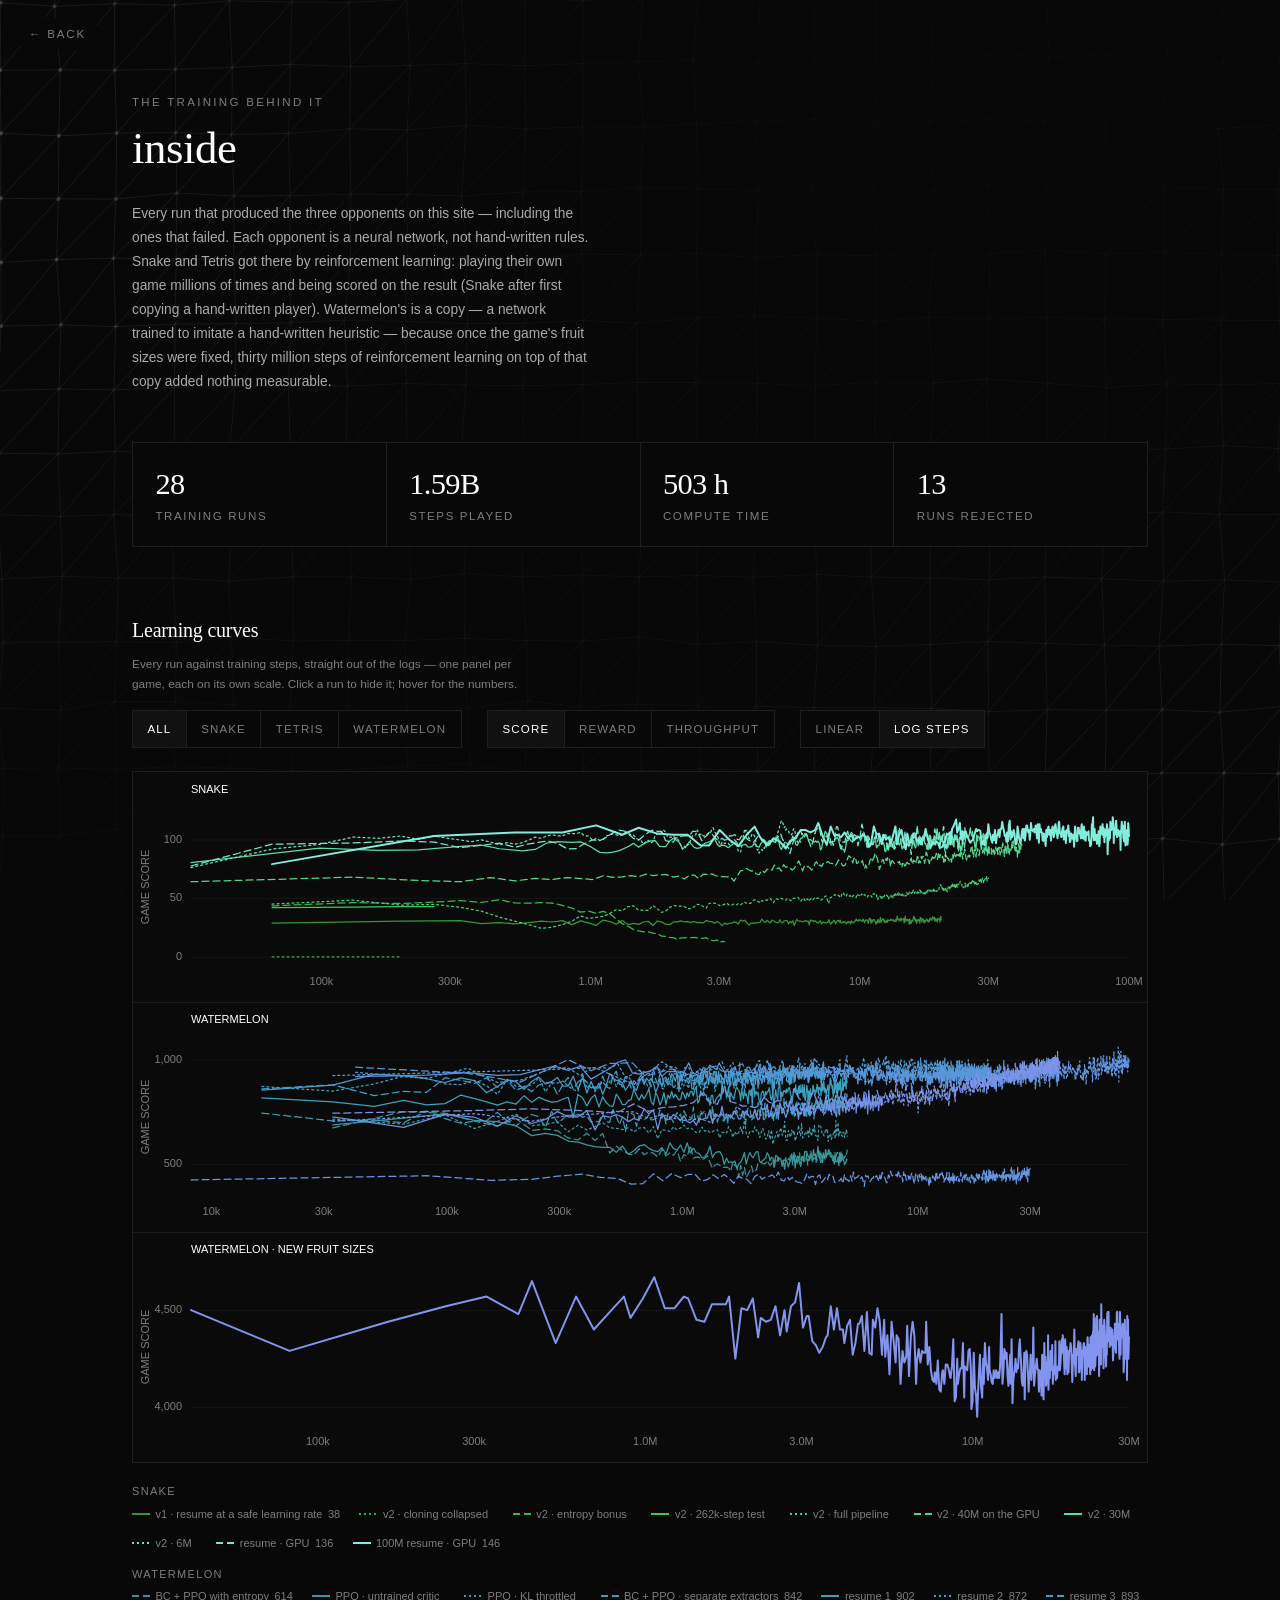
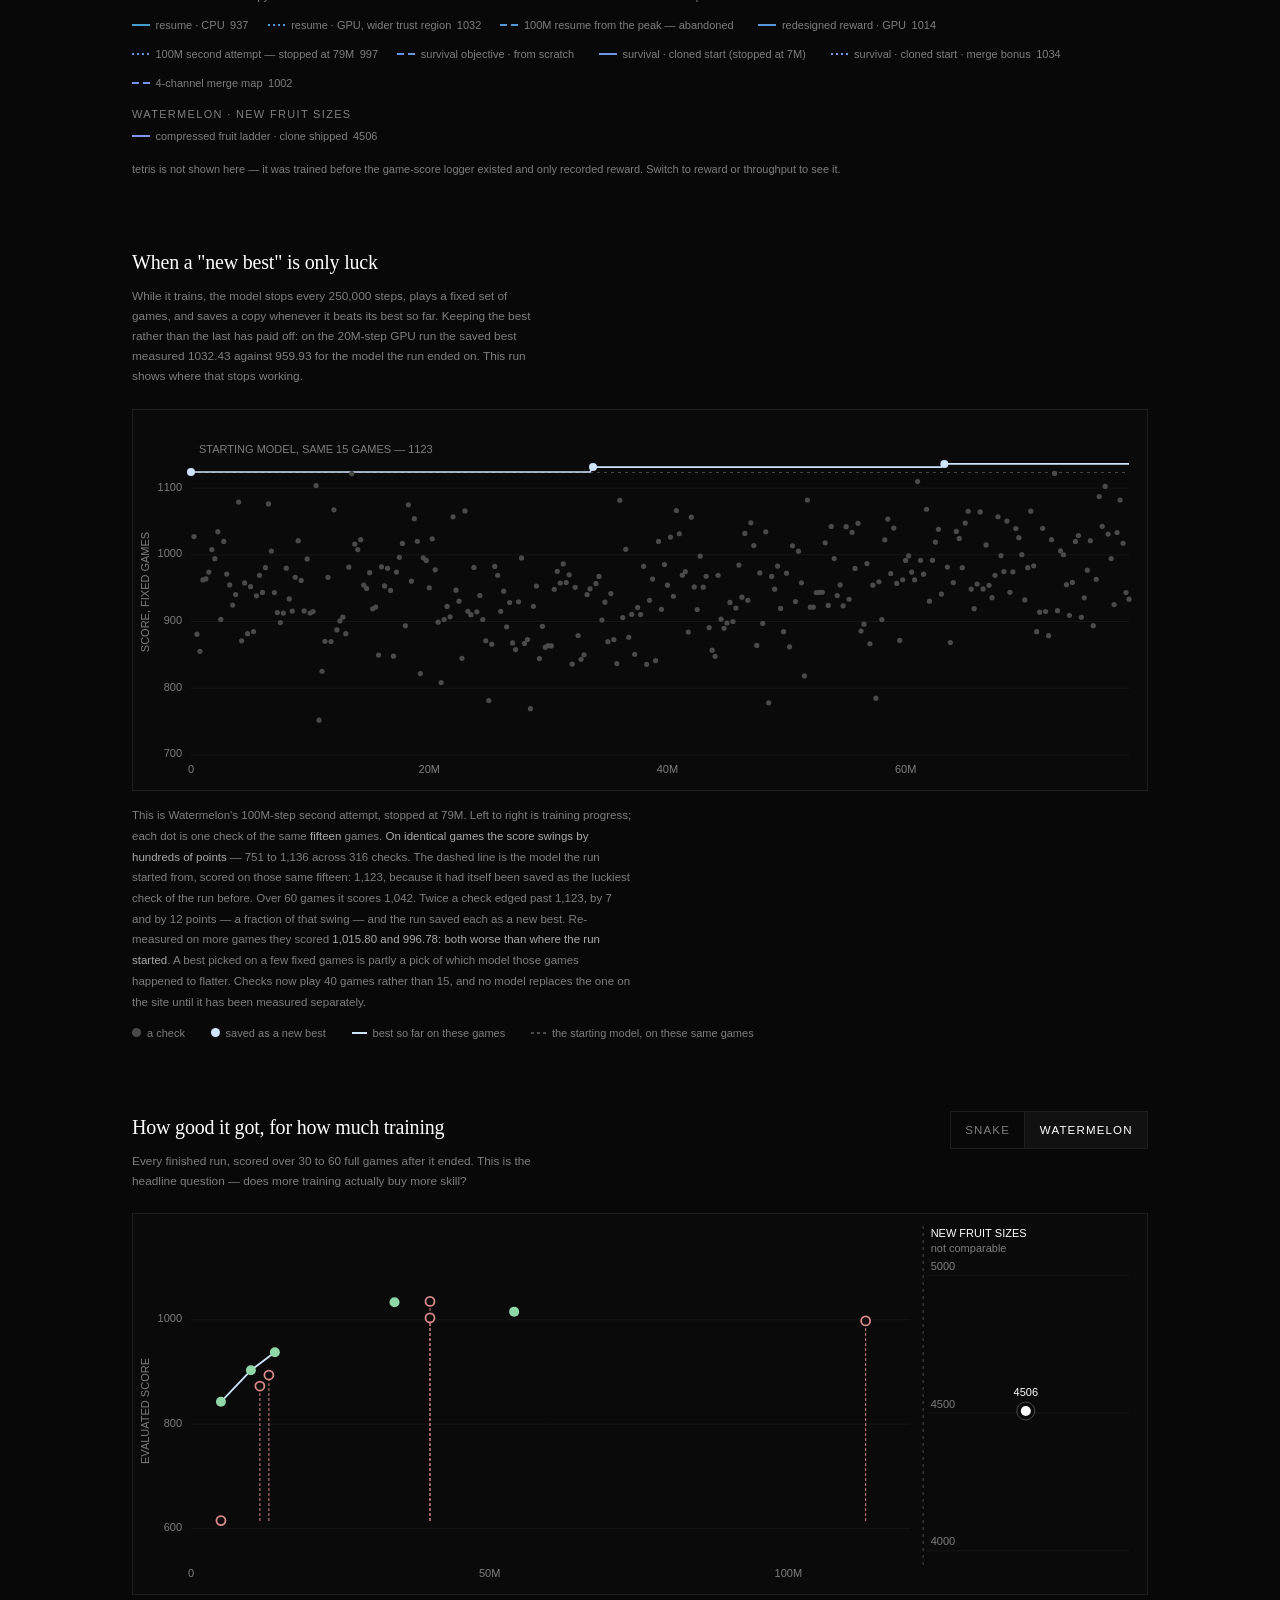
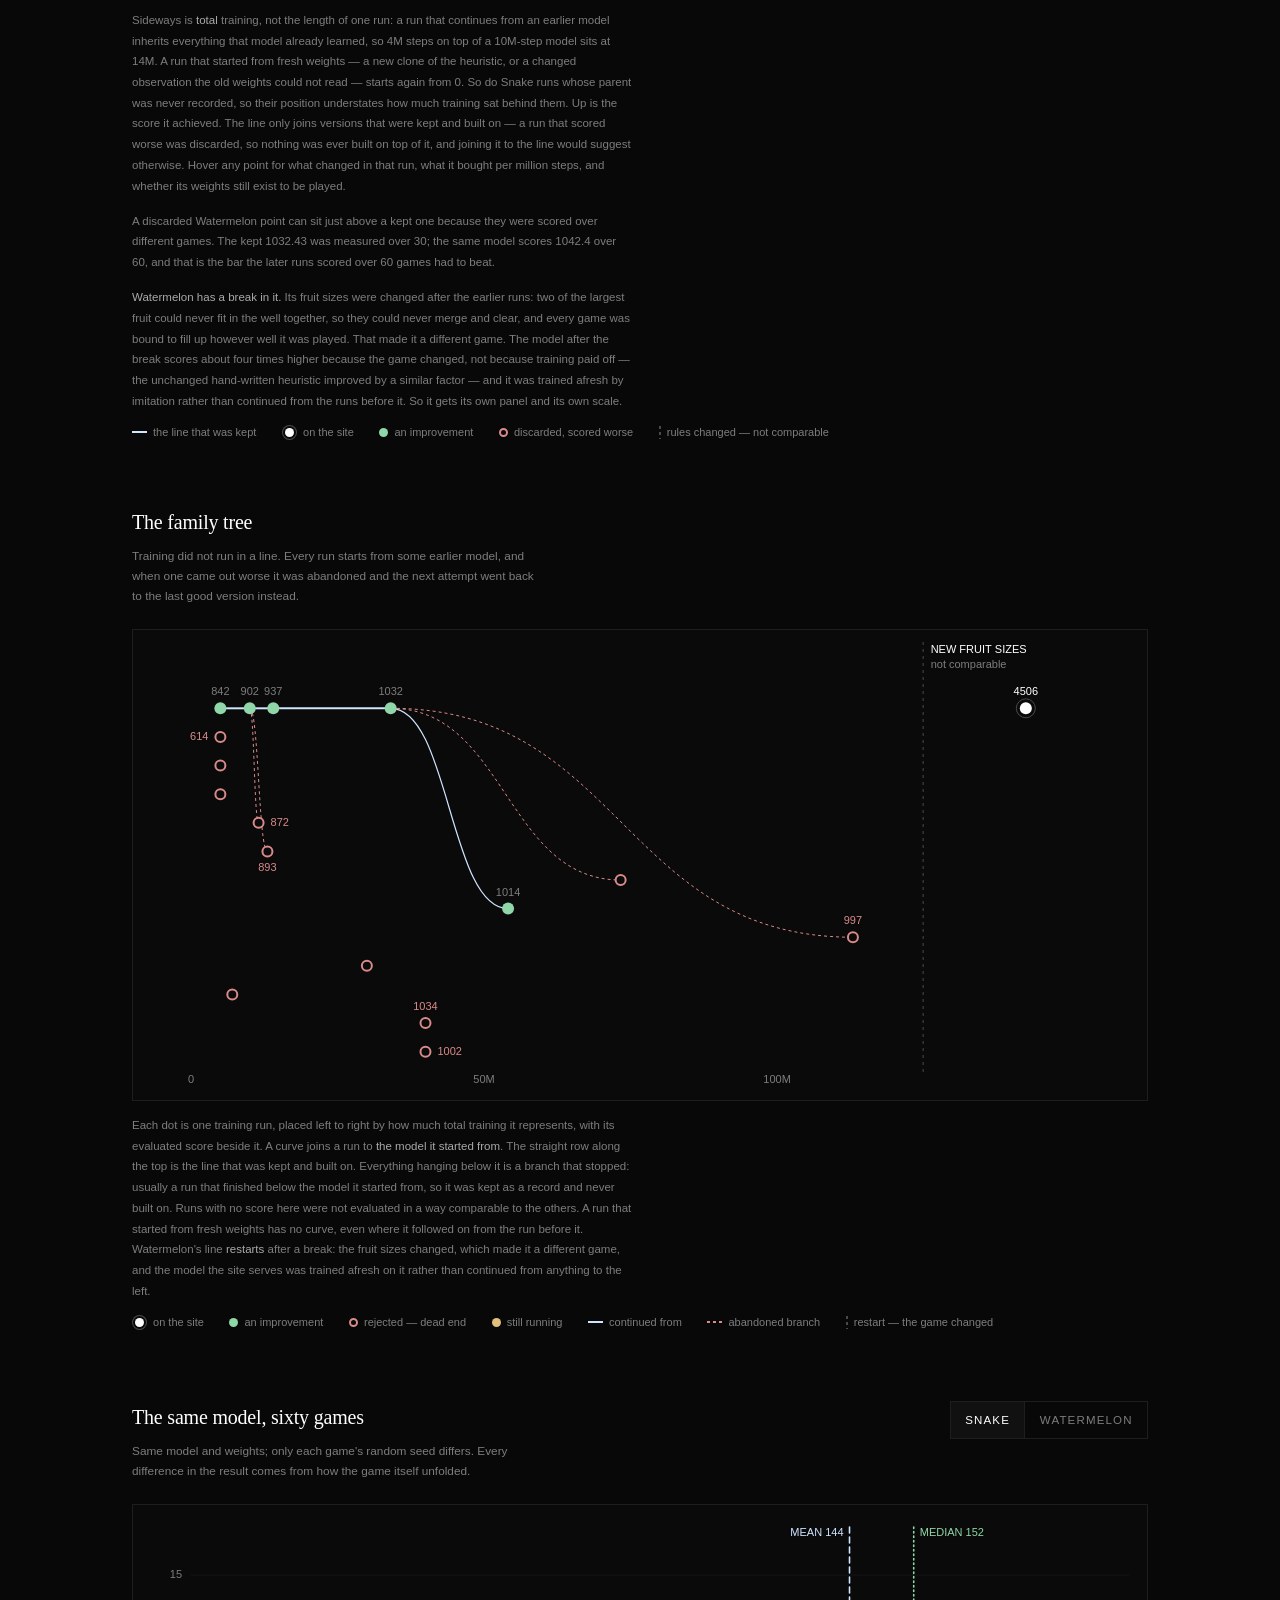
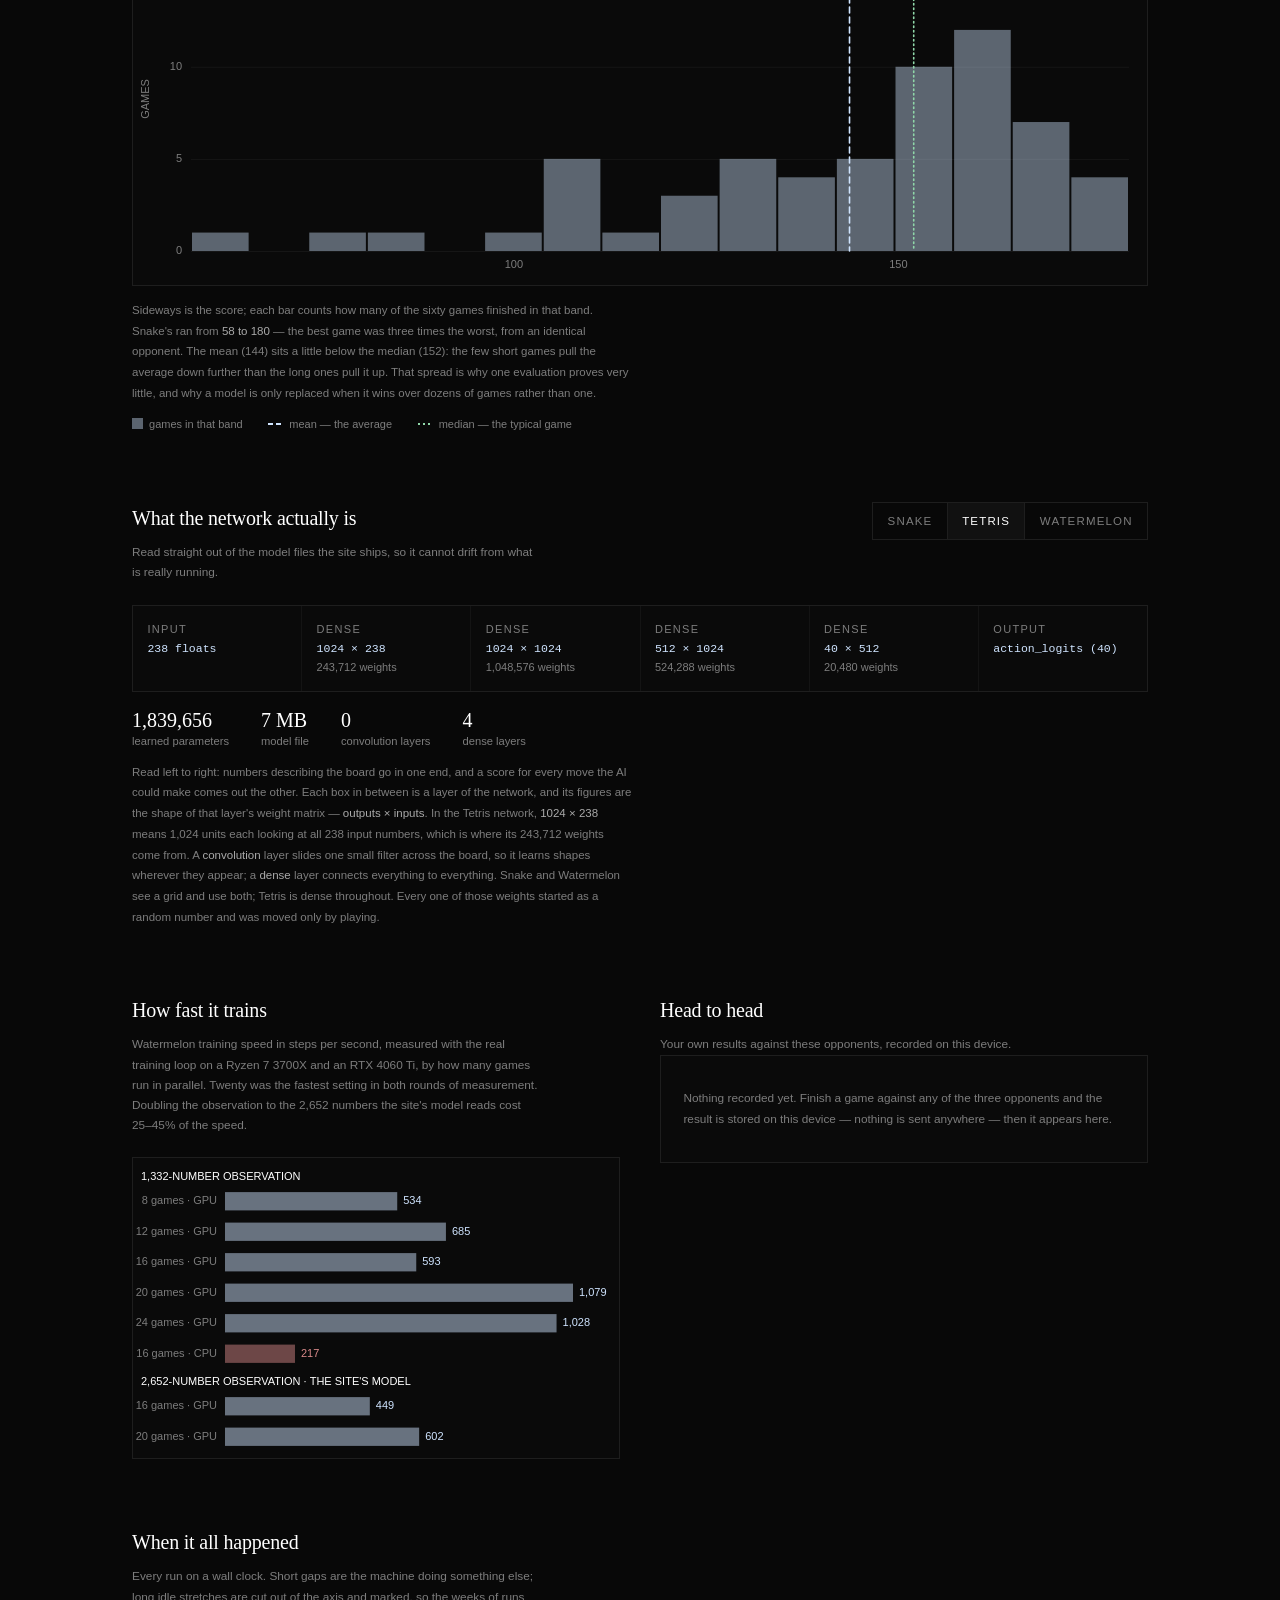
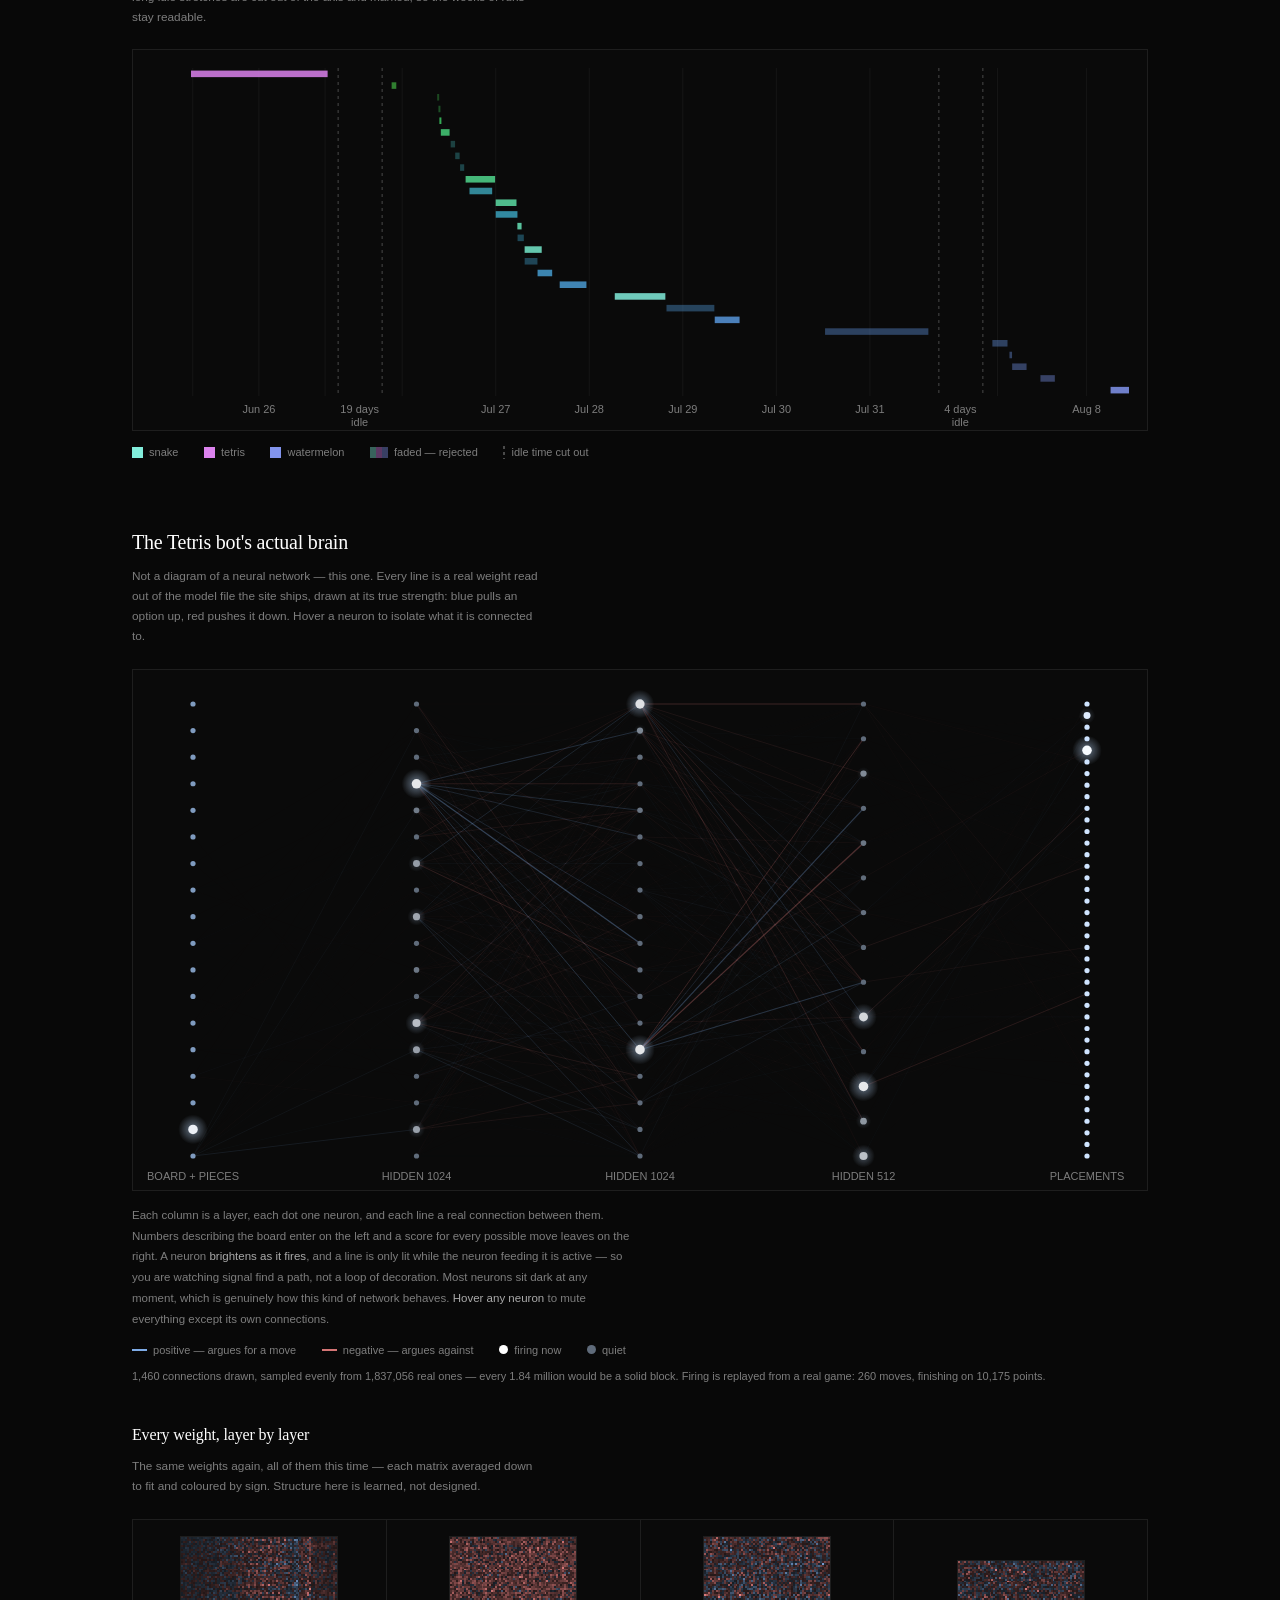
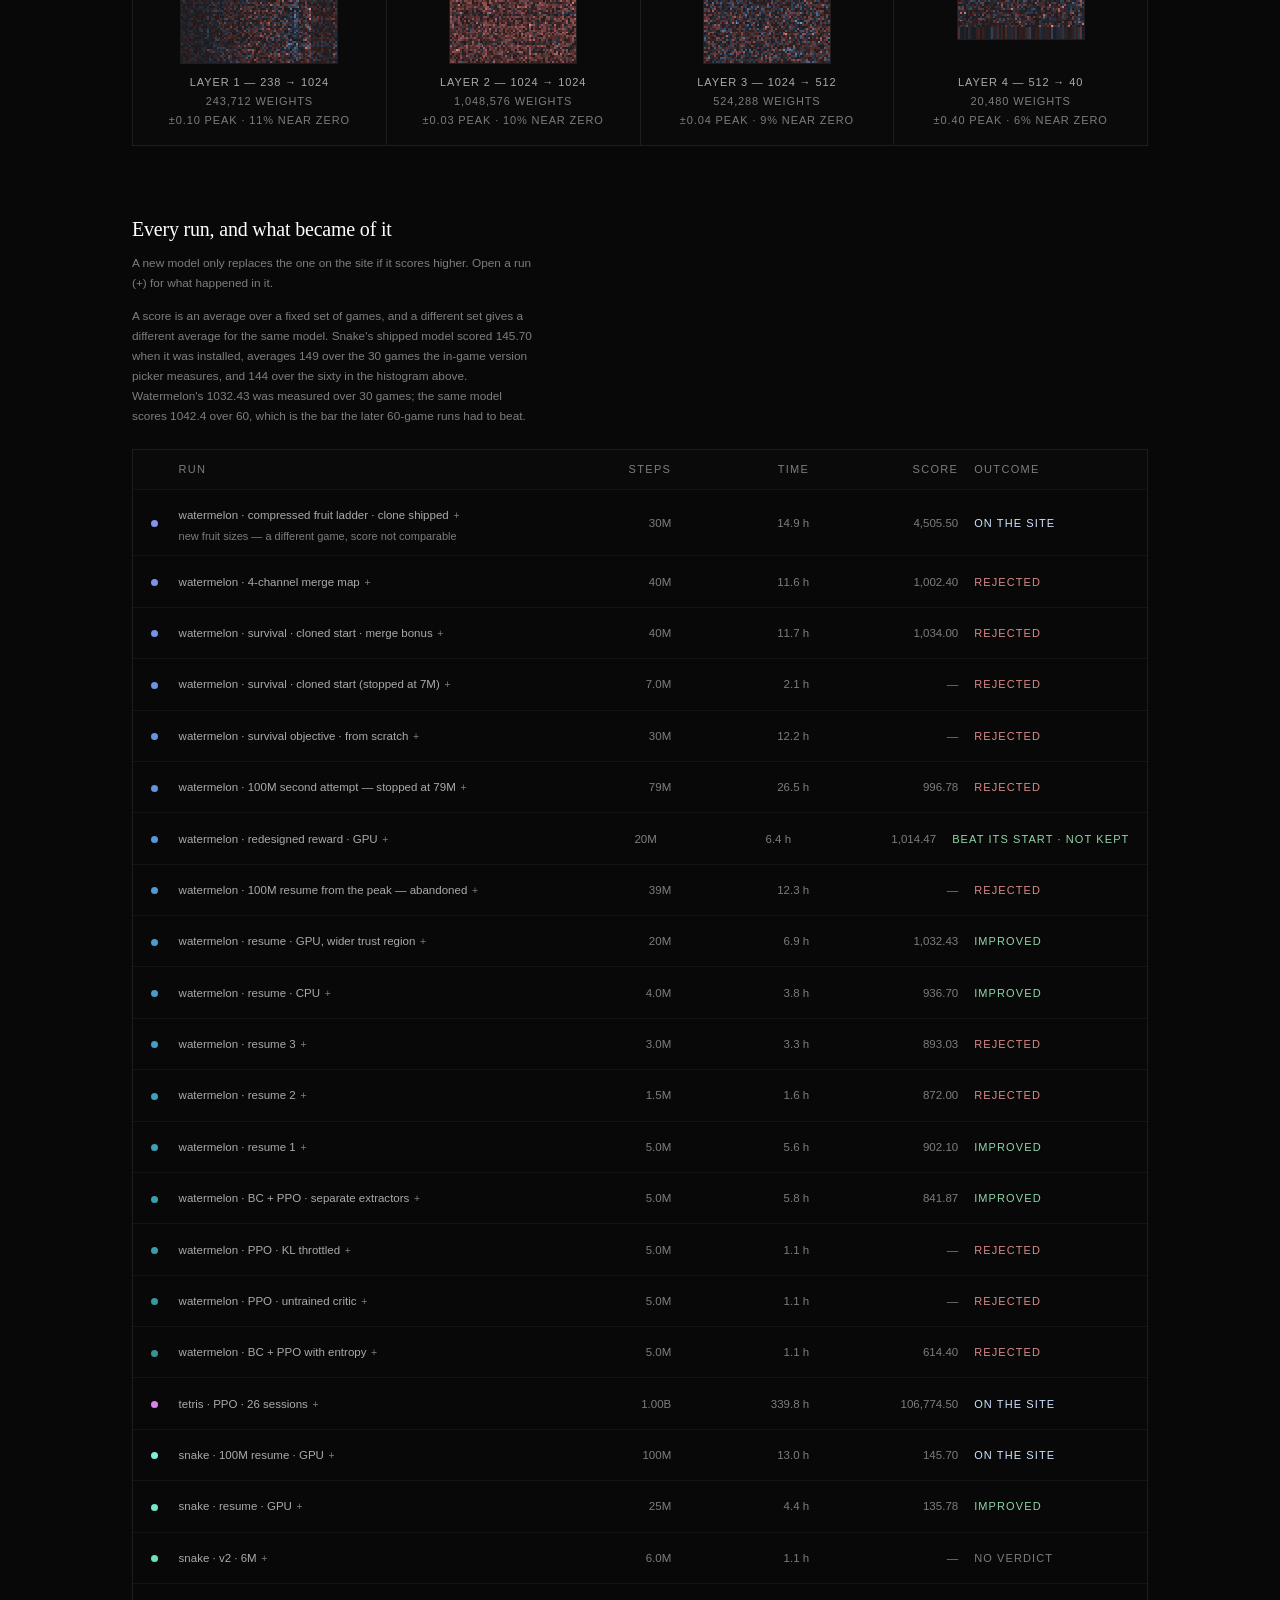
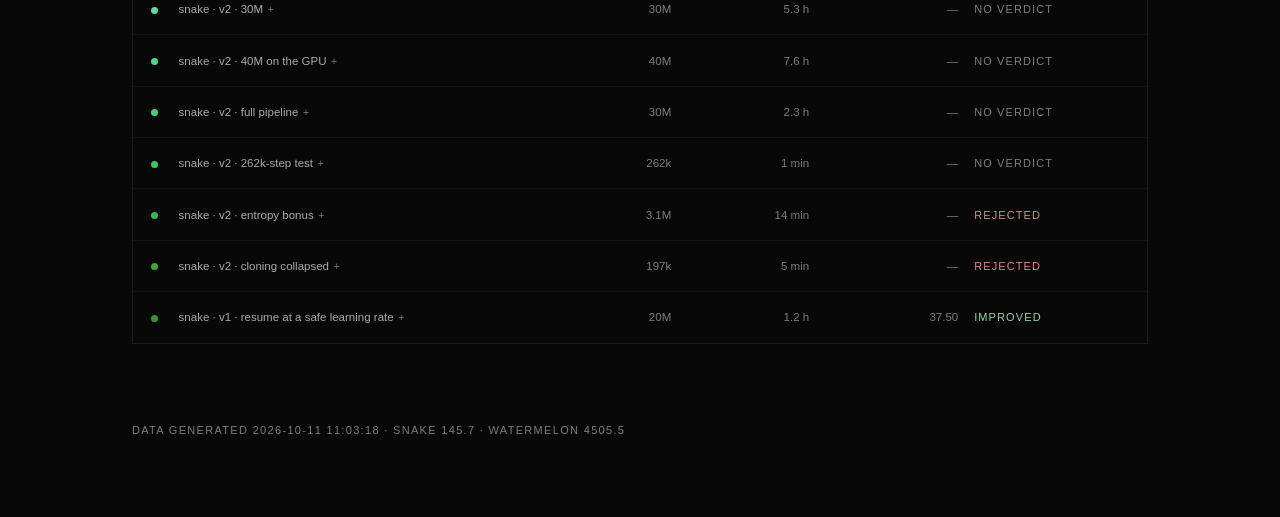
==== commit 9492532f: "Final pass: Inside claims match the run notes, cue and switcher fixes - Inside: runs started from fr" ====
--- a/inside.html
+++ b/inside.html
@@ -212,6 +212,9 @@
         .h2h-tally i { color: #d98a8a; font-style: normal; }
         .h2h-bar { grid-column: 1 / -1; height: 3px; background: #d98a8a; margin-top: 0.5rem; }
         .h2h-bar span { display: block; height: 100%; background: #8fd6a8; }
+        .h2h-other { grid-column: 1 / -1; margin-top: 0.45rem; font-size: 0.68rem; color: #7a7a7a; font-variant-numeric: tabular-nums; }
+        .h2h-other b { color: inherit; font-weight: 500; }
+        .h2h-other i { color: inherit; font-style: normal; }
         .tip {
             position: absolute; pointer-events: none; opacity: 0;
             background: #131313; border: 1px solid #262626;
@@ -284,7 +287,7 @@
         /* ── Ledger ─────────────────────────────────────────────────────── */
         .ledger { border: 1px solid #1e1e1e; }
         .row {
-            display: grid; grid-template-columns: 12px 1.6fr 0.55fr 0.55fr 0.6fr minmax(8.5rem, 0.7fr);
+            display: grid; grid-template-columns: 12px minmax(0, 1.6fr) 0.55fr 0.55fr 0.6fr minmax(max-content, 0.7fr);
             gap: 1rem; align-items: center;
             padding: 0.85rem 1.1rem; border-top: 1px solid #141414;
             font-size: 0.72rem; color: #888;
@@ -313,7 +316,7 @@
             .row:not(.head) > :nth-child(3)::after { content: ' steps'; }
             .row > :nth-child(4) { display: none; }
             .row > :nth-child(5) { grid-area: score; }
-            .row > :nth-child(6) { grid-area: outcome; text-align: right; }
+            .row > :nth-child(6) { grid-area: outcome; text-align: right; white-space: normal; }
             .row-note { padding: 0.9rem; }
         }
         .row-dot { display: inline-block; vertical-align: middle; width: 7px; height: 7px; border-radius: 50%; }
@@ -342,7 +345,10 @@
         }
         .row-tag { display: block; margin-top: 0.2rem; font-size: 0.6875rem; color: var(--dim, #7d7d7d); }
         .row .num { font-variant-numeric: tabular-nums; text-align: right; }
-        .row-outcome { font-size: 0.6875rem; letter-spacing: 0.1em; text-transform: uppercase; }
+        /* One line: "beat its start · not kept" wrapped to two in its column.
+           Phones (below) let it wrap again, since there it shares a row with
+           the run's name. */
+        .row-outcome { font-size: 0.6875rem; letter-spacing: 0.1em; text-transform: uppercase; white-space: nowrap; }
         /* NOT a .row. It used to carry that class, which made it a six-column
            grid, so its text became an anonymous grid item in the 12px dot
            column and wrapped one word wide. It is a plain block. */
@@ -491,12 +497,22 @@
             <p class="how-to-read">
                 Sideways is <b>total</b> training, not the length of one run: a run that
                 continues from an earlier model inherits everything that model already
-                learned, so 4M steps on top of a 10M-step model sits at 14M. Up is the
+                learned, so 4M steps on top of a 10M-step model sits at 14M. A run that
+                started from fresh weights — a new clone of the heuristic, or a changed
+                observation the old weights could not read — starts again from 0. So do
+                Snake runs whose parent was never recorded, so their position
+                understates how much training sat behind them. Up is the
                 score it achieved. The line only joins versions that were kept and built
                 on — a run that scored worse was discarded, so nothing was ever built on
                 top of it, and joining it to the line would suggest otherwise. Hover any
                 point for what changed in that run, what it bought per million steps, and
                 whether its weights still exist to be played.
+            </p>
+            <p class="how-to-read">
+                A discarded Watermelon point can sit just above a kept one because they
+                were scored over different games. The kept 1032.43 was measured over 30;
+                the same model scores 1042.4 over 60, and that is the bar the later runs
+                scored over 60 games had to beat.
             </p>
             <p class="how-to-read">
                 <b>Watermelon has a break in it.</b> Its fruit sizes were changed after
@@ -543,7 +559,9 @@
                 is the line that was kept and built on. Everything hanging below it is a
                 branch that stopped: usually a run that finished below the model it
                 started from, so it was kept as a record and never built on. Runs with no
-                score were stopped before they were worth measuring. Watermelon's line
+                score here were not evaluated in a way comparable to the others. A run
+                that started from fresh weights has no curve, even where it followed on
+                from the run before it. Watermelon's line
                 <b>restarts</b> after a break: the fruit sizes changed, which made it a
                 different game, and the model the site serves was trained afresh on it
                 rather than continued from anything to the left.
@@ -564,9 +582,9 @@
                 <div>
                     <h2>The same model, sixty games</h2>
                     <p class="block-note">
-                        Nothing changes between these games — same model, same weights,
-                        same starting conditions. Every difference in the result comes
-                        from how the game itself unfolded.
+                        Same model and weights; only each game's random seed differs.
+                        Every difference in the result comes from how the game itself
+                        unfolded.
                     </p>
                 </div>
                 <div class="controls">
@@ -725,7 +743,9 @@
                         set gives a different average for the same model. Snake's shipped
                         model scored 145.70 when it was installed, averages 149 over the 30
                         games the in-game version picker measures, and 144 over the sixty in
-                        the histogram above.
+                        the histogram above. Watermelon's 1032.43 was measured over 30 games;
+                        the same model scores 1042.4 over 60, which is the bar the later
+                        60-game runs had to beat.
                     </p>
                 </div>
             </div>
@@ -1701,11 +1721,21 @@
 
             // Links first, then dots, then labels last, so no line crosses a
             // label. A restart has no link: nothing was inherited across it.
+            // Nor does a run that started from fresh weights (continues:
+            // false) — its parent is what came before, not what it started from.
             const byFile = Object.fromEntries(list.map(r => [r.key, r]));
+            const linkPts = [];             // sampled, so labels can avoid them
             list.forEach(r => {
                 const p = byFile[r.parent];
-                if (!p || RESTARTS[r.key]) return;
+                if (!p || RESTARTS[r.key] || r.continues === false) return;
                 const x1 = X(p), y1 = Y(p), x2 = X(r), y2 = Y(r);
+                for (let i = 1; i < 40; i++) {
+                    const t = i / 40, u = 1 - t, xm = (x1 + x2) / 2;
+                    linkPts.push({
+                        x: u * u * u * x1 + 3 * u * u * t * xm + 3 * u * t * t * xm + t * t * t * x2,
+                        y: u * u * u * y1 + 3 * u * u * t * y1 + 3 * u * t * t * y2 + t * t * t * y2,
+                    });
+                }
                 const dead = r.outcome === 'rejected';
                 ctx.strokeStyle = dead ? PAL.bad : PAL.ink;
                 ctx.lineWidth = dead ? 1 : trunk.has(r.key) ? 2 : 1.2;
@@ -1738,9 +1768,11 @@
                to the right, left or below. Two runs at the same total steps
                (1032 and 1014 both sit at 34.07M) used to print one number on
                top of the other. Unscored runs get no label — a lone "—"
-               floating by a dot read as a stray mark. */
+               floating by a dot read as a stray mark. Links count as taken
+               space too: Watermelon's 614 sat on the dashed branches from 902. */
             const boxes = list.map(r => ({ x0: X(r) - 7, x1: X(r) + 7, y0: Y(r) - 7, y1: Y(r) + 7 }));
             const hit = (b) => boxes.some(o => b.x0 < o.x1 && b.x1 > o.x0 && b.y0 < o.y1 && b.y1 > o.y0)
+                            || linkPts.some(q => q.x > b.x0 - 2 && q.x < b.x1 + 2 && q.y > b.y0 - 2 && q.y < b.y1 + 2)
                             || b.x0 < 2 || b.x1 > w - 2 || b.y0 < 2 || b.y1 > h - PAD.b + 4;
             ctx.font = FONT;
             list.slice().sort((a, b) => lane.get(a.key) - lane.get(b.key)).forEach(r => {
@@ -1750,6 +1782,7 @@
                     [x, y - 16, 'center'], [x, y + 17, 'center'], [x + 12, y, 'left'],
                     [x - 12, y, 'right'], [x + 12, y - 14, 'left'], [x - 12, y - 14, 'right'],
                     [x + 12, y + 14, 'left'], [x - 12, y + 14, 'right'], [x, y - 30, 'center'],
+                    [x + 24, y, 'left'], [x - 24, y, 'right'], [x, y + 30, 'center'],
                 ];
                 const box = ([sx, sy, al]) => {
                     const x0 = al === 'center' ? sx - tw / 2 : al === 'left' ? sx : sx - tw;
@@ -2121,7 +2154,12 @@
             document.getElementById('timeline-key').innerHTML =
                 Object.entries(byGame).map(([g, l]) =>
                     `<span><i class="bar" style="background:${l[l.length - 1].color}"></i> ${g}</span>`).join('')
-                + `<span><i class="bar" style="background:${PAL.axis};opacity:0.4"></i> faded — rejected</span>`
+                // Faded the way the chart fades them: each game's own colour at
+                // 0.4. A grey swatch at 0.4 was ~1.25:1 on the dark themes and
+                // matched nothing actually drawn.
+                + `<span><i class="bar" style="background:linear-gradient(90deg,${
+                    Object.values(byGame).map((l, i, a) => `${l[l.length - 1].color} ${100 * i / a.length}% ${100 * (i + 1) / a.length}%`).join(',')
+                  });opacity:0.4;width:18px"></i> faded — rejected</span>`
                 + `<span><i class="vdash"></i> idle time cut out</span>`;
         }
 
@@ -2154,18 +2192,30 @@
                 return;
             }
 
+            /* The headline is the opponent the page is about: the shipped
+               model at full strength. Results now record the difficulty and
+               the model version (shared/results.js), and a win on Gentle
+               against an early checkpoint is a different claim, so it is
+               counted on a line of its own. A result with no difficulty was
+               recorded before either was noted and cannot be placed in the
+               headline. */
             const byGame = {};
             played.forEach(m => {
-                const g = byGame[m.game] || (byGame[m.game] = { w: 0, l: 0, d: 0 });
-                if (m.human > m.ai) g.w++; else if (m.human < m.ai) g.l++; else g.d++;
-            });
+                const g = byGame[m.game] || (byGame[m.game] = {
+                    full: { w: 0, l: 0, d: 0 }, other: { w: 0, l: 0, d: 0 } });
+                const t = m.difficulty === 'full' && m.shipped !== false ? g.full : g.other;
+                if (m.human > m.ai) t.w++; else if (m.human < m.ai) t.l++; else t.d++;
+            });
+            const tally = t => `<b>${t.w}</b> won · <i>${t.l}</i> lost${t.d ? ` · ${t.d} drawn` : ''}`;
 
             el.innerHTML = Object.entries(byGame).map(([game, g]) => {
-                const total = g.w + g.l + g.d;
+                const total = g.full.w + g.full.l + g.full.d;
+                const rest = g.other.w + g.other.l + g.other.d;
                 return `<div class="h2h-row">
                     <span class="h2h-name">${game}</span>
-                    <span class="h2h-tally"><b>${g.w}</b> won · <i>${g.l}</i> lost${g.d ? ` · ${g.d} drawn` : ''}</span>
-                    <span class="h2h-bar"><span style="width:${(100 * g.w / total).toFixed(1)}%"></span></span>
+                    <span class="h2h-tally">${total ? tally(g.full) : 'none yet at full strength'}</span>
+                    ${total ? `<span class="h2h-bar"><span style="width:${(100 * g.full.w / total).toFixed(1)}%"></span></span>` : ''}
+                    ${rest ? `<span class="h2h-other">${tally(g.other)} against easier settings or earlier versions</span>` : ''}
                 </div>`;
             }).join('');
         }
--- a/shared/themes.css
+++ b/shared/themes.css
@@ -212,6 +212,7 @@
 .h2h-tally i { color: var(--warn); }
 .h2h-bar { background: var(--faint); }
 .h2h-bar span { background: var(--fg); }
+.h2h-other { color: var(--dim); }
 
 /* Cards sit ON TOP of the particle field, and an opaque background punches a
    rectangle out of it. On Dispersion the card background is the same #ffffff
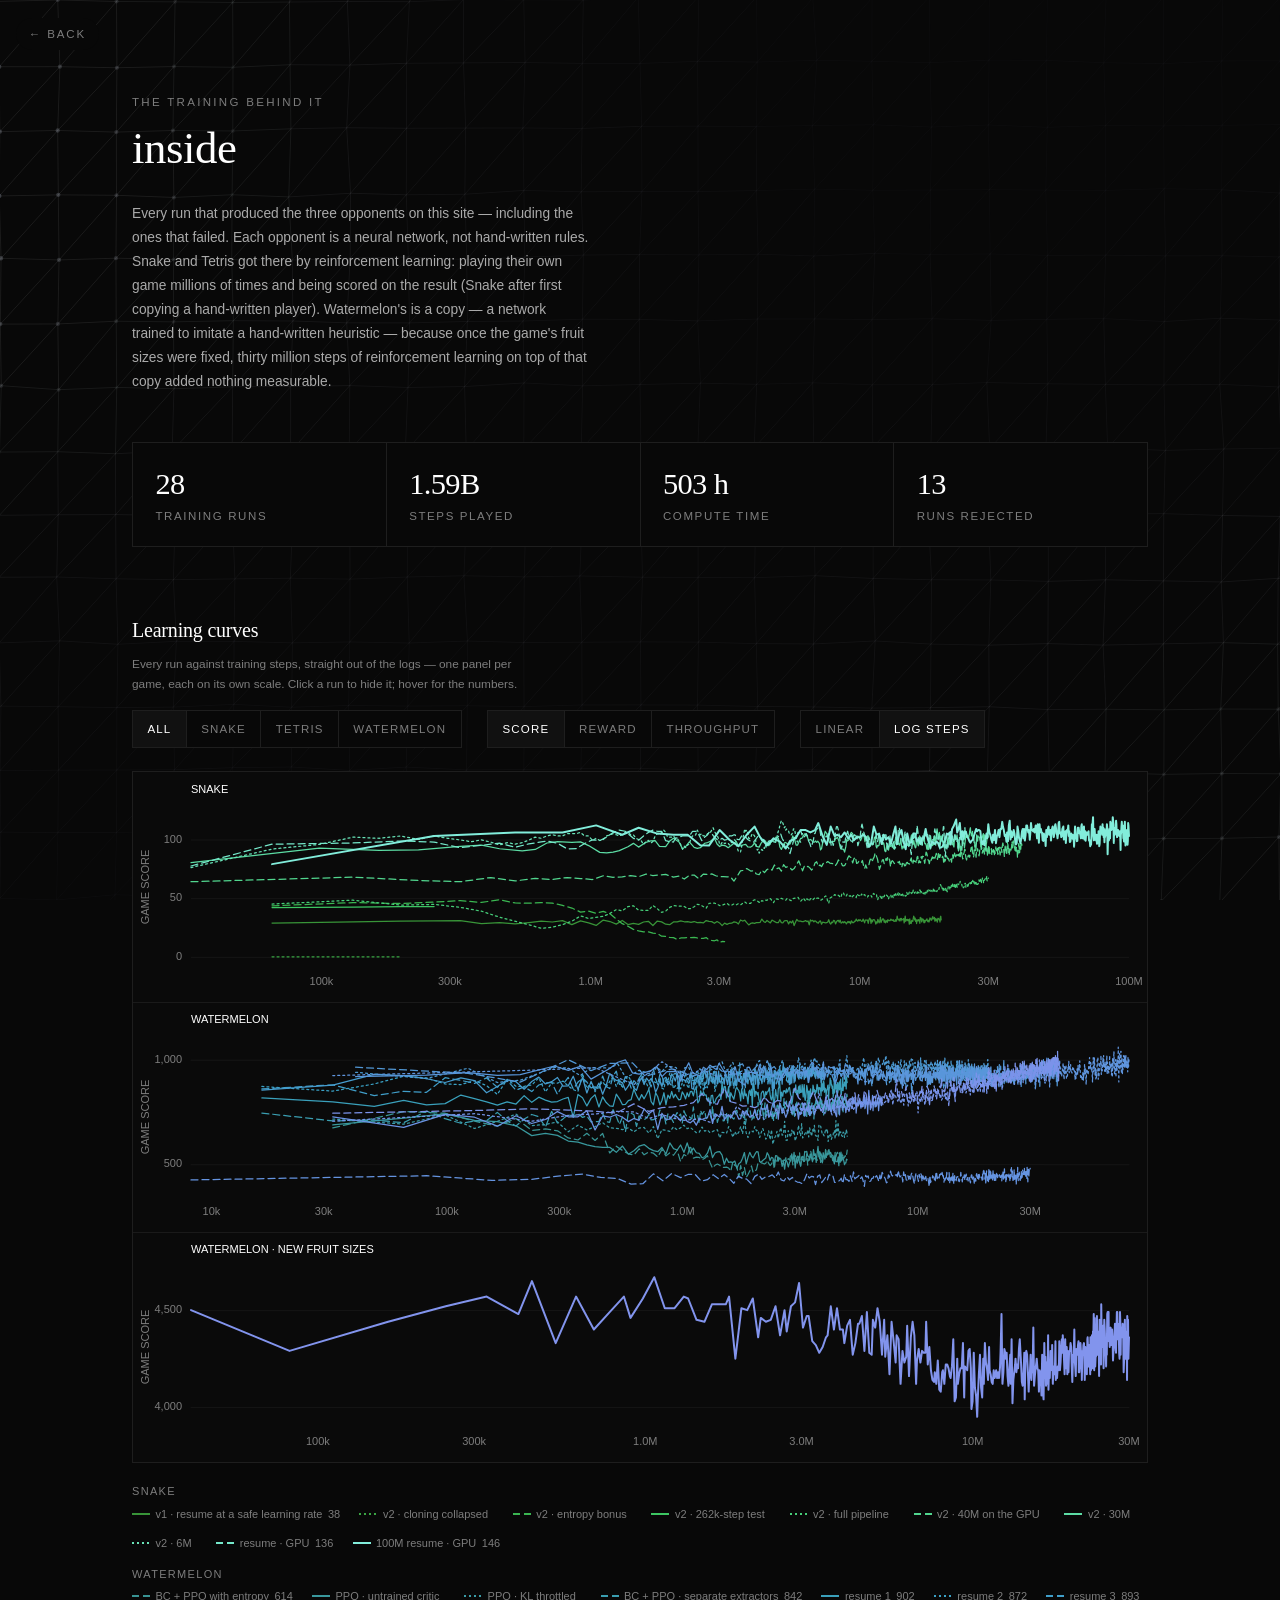
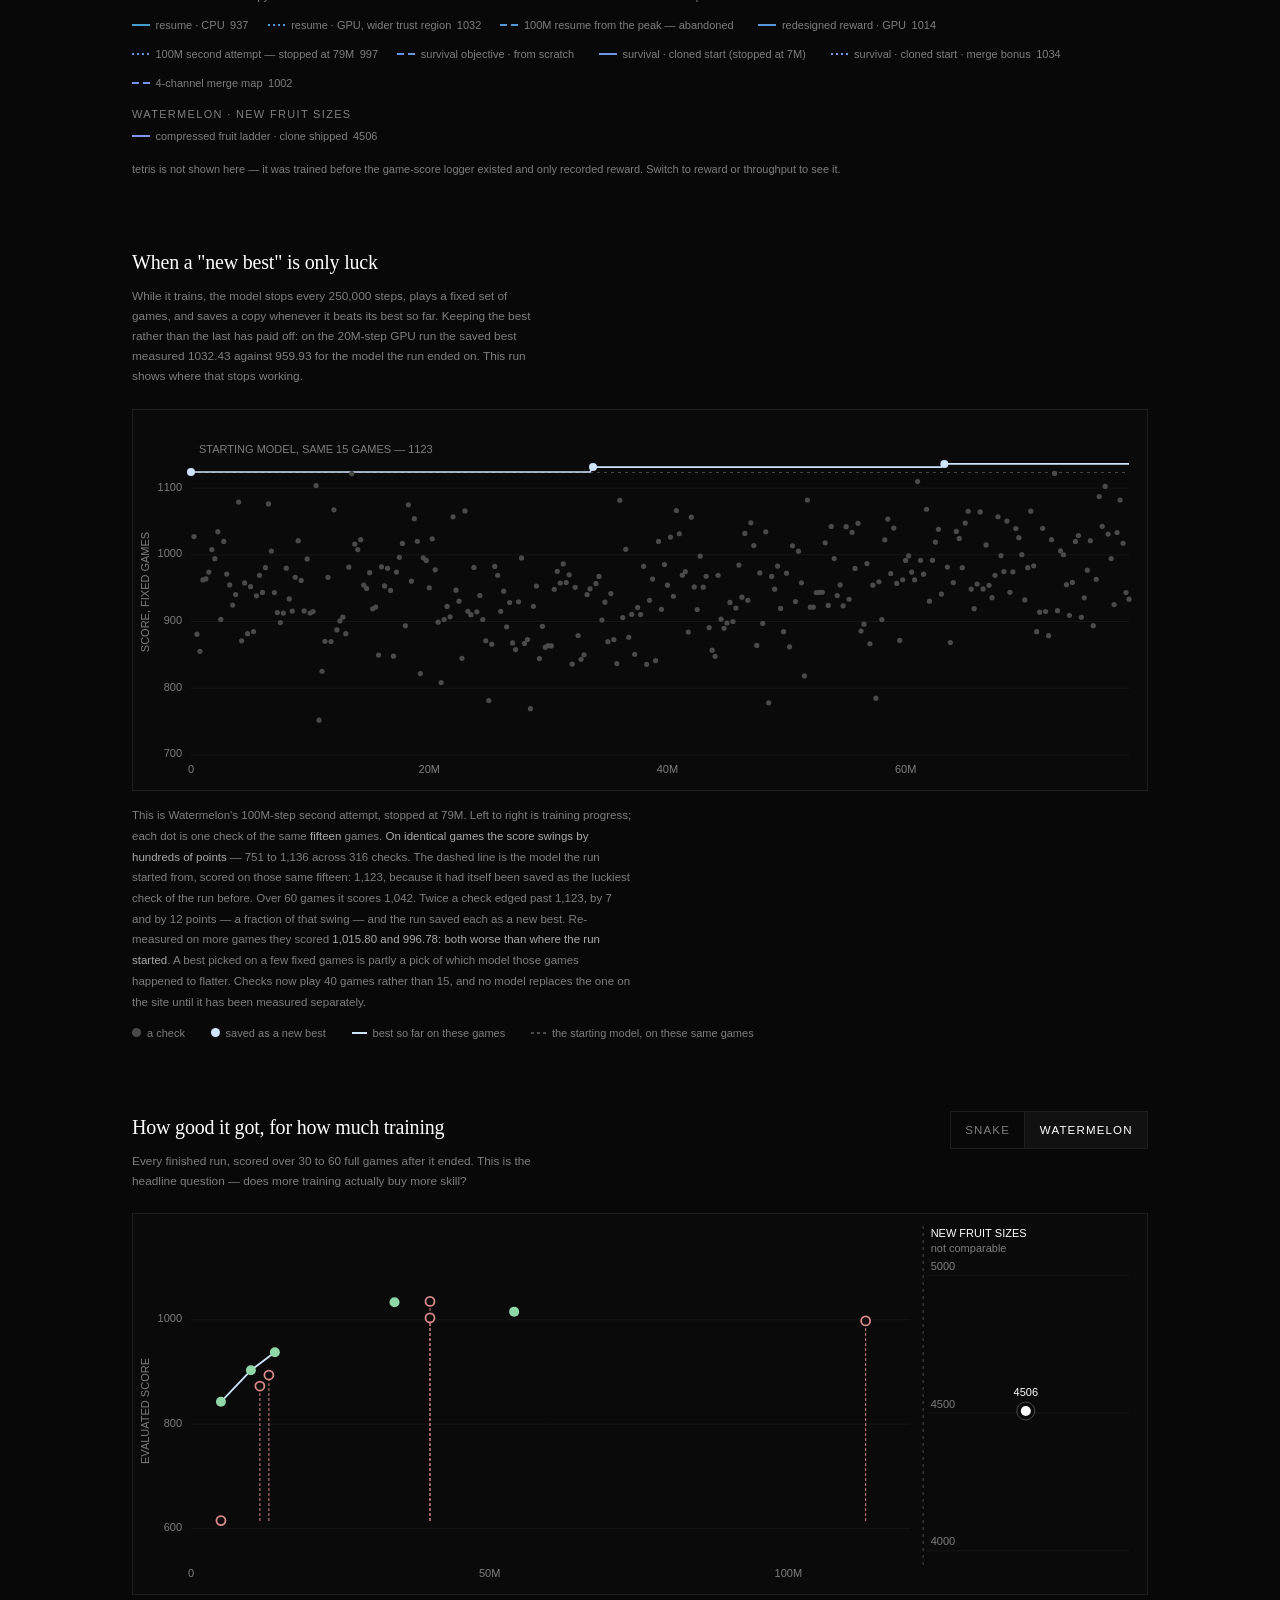
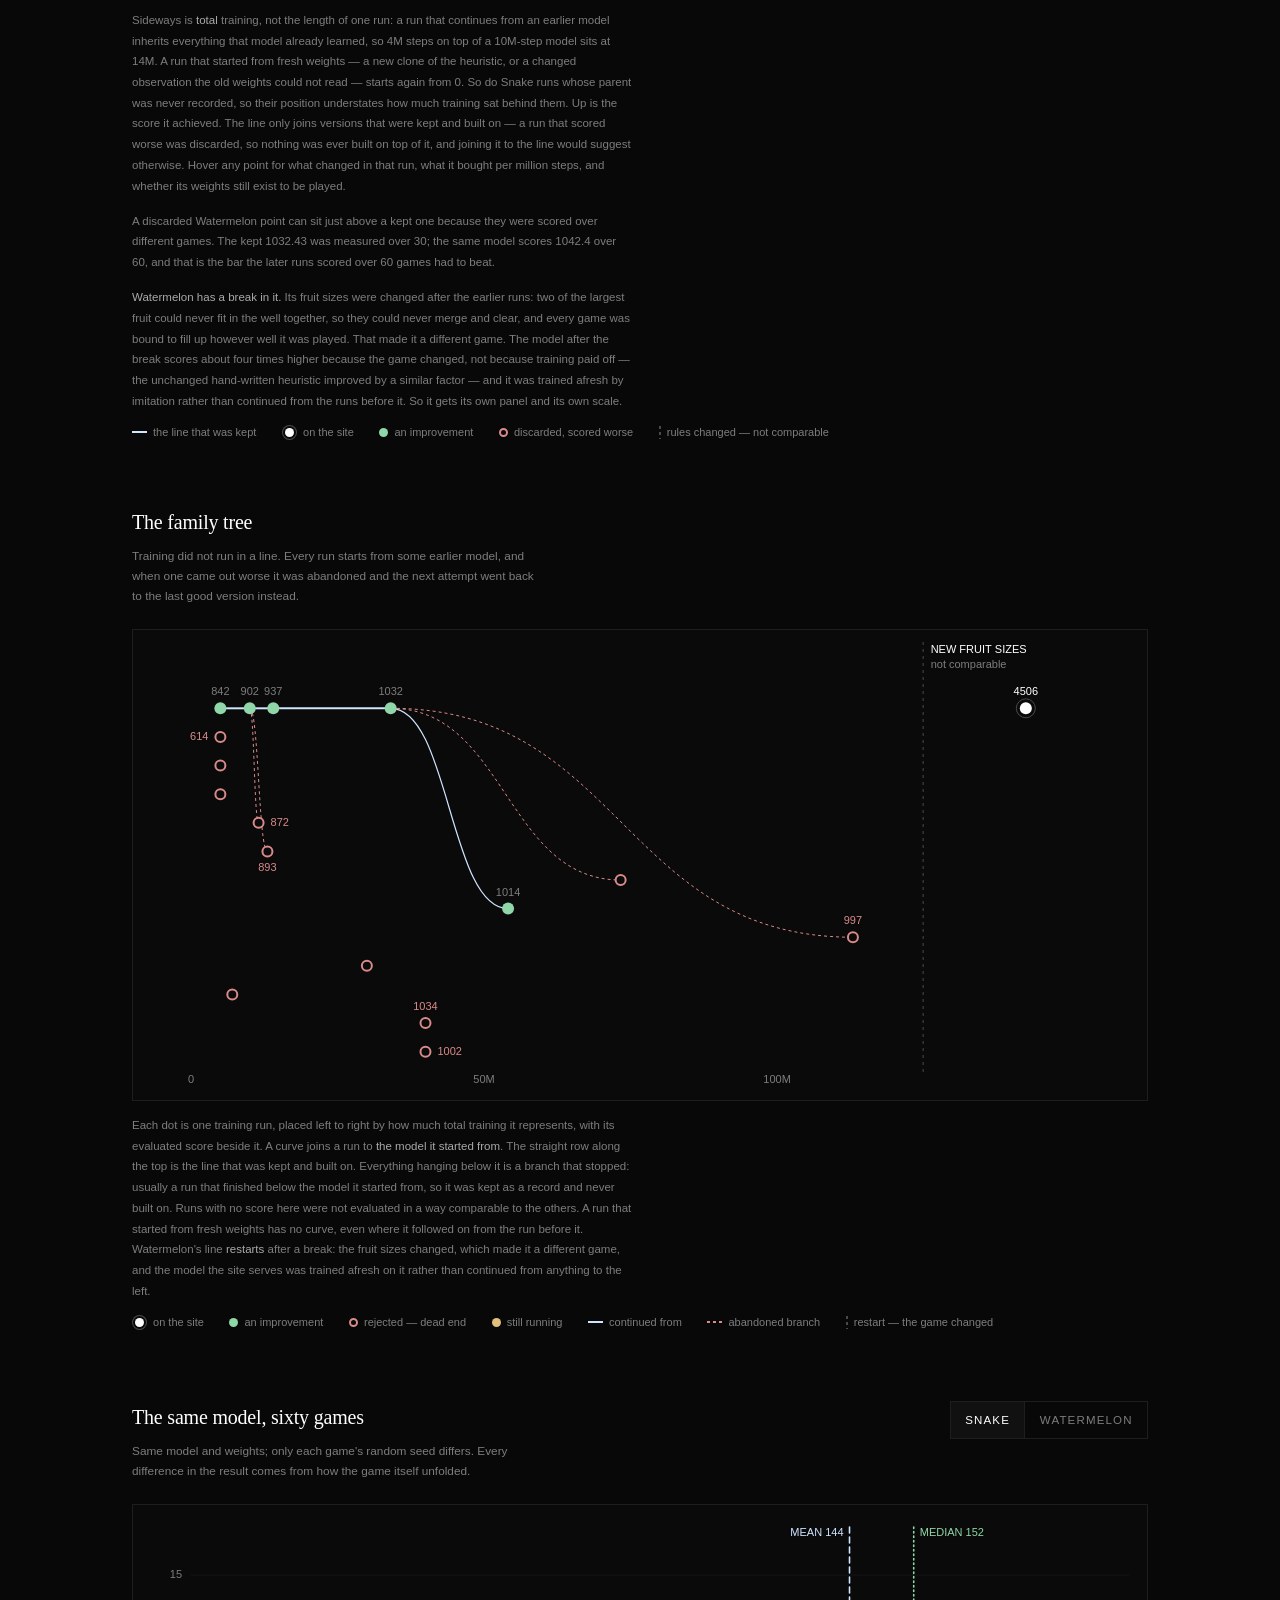
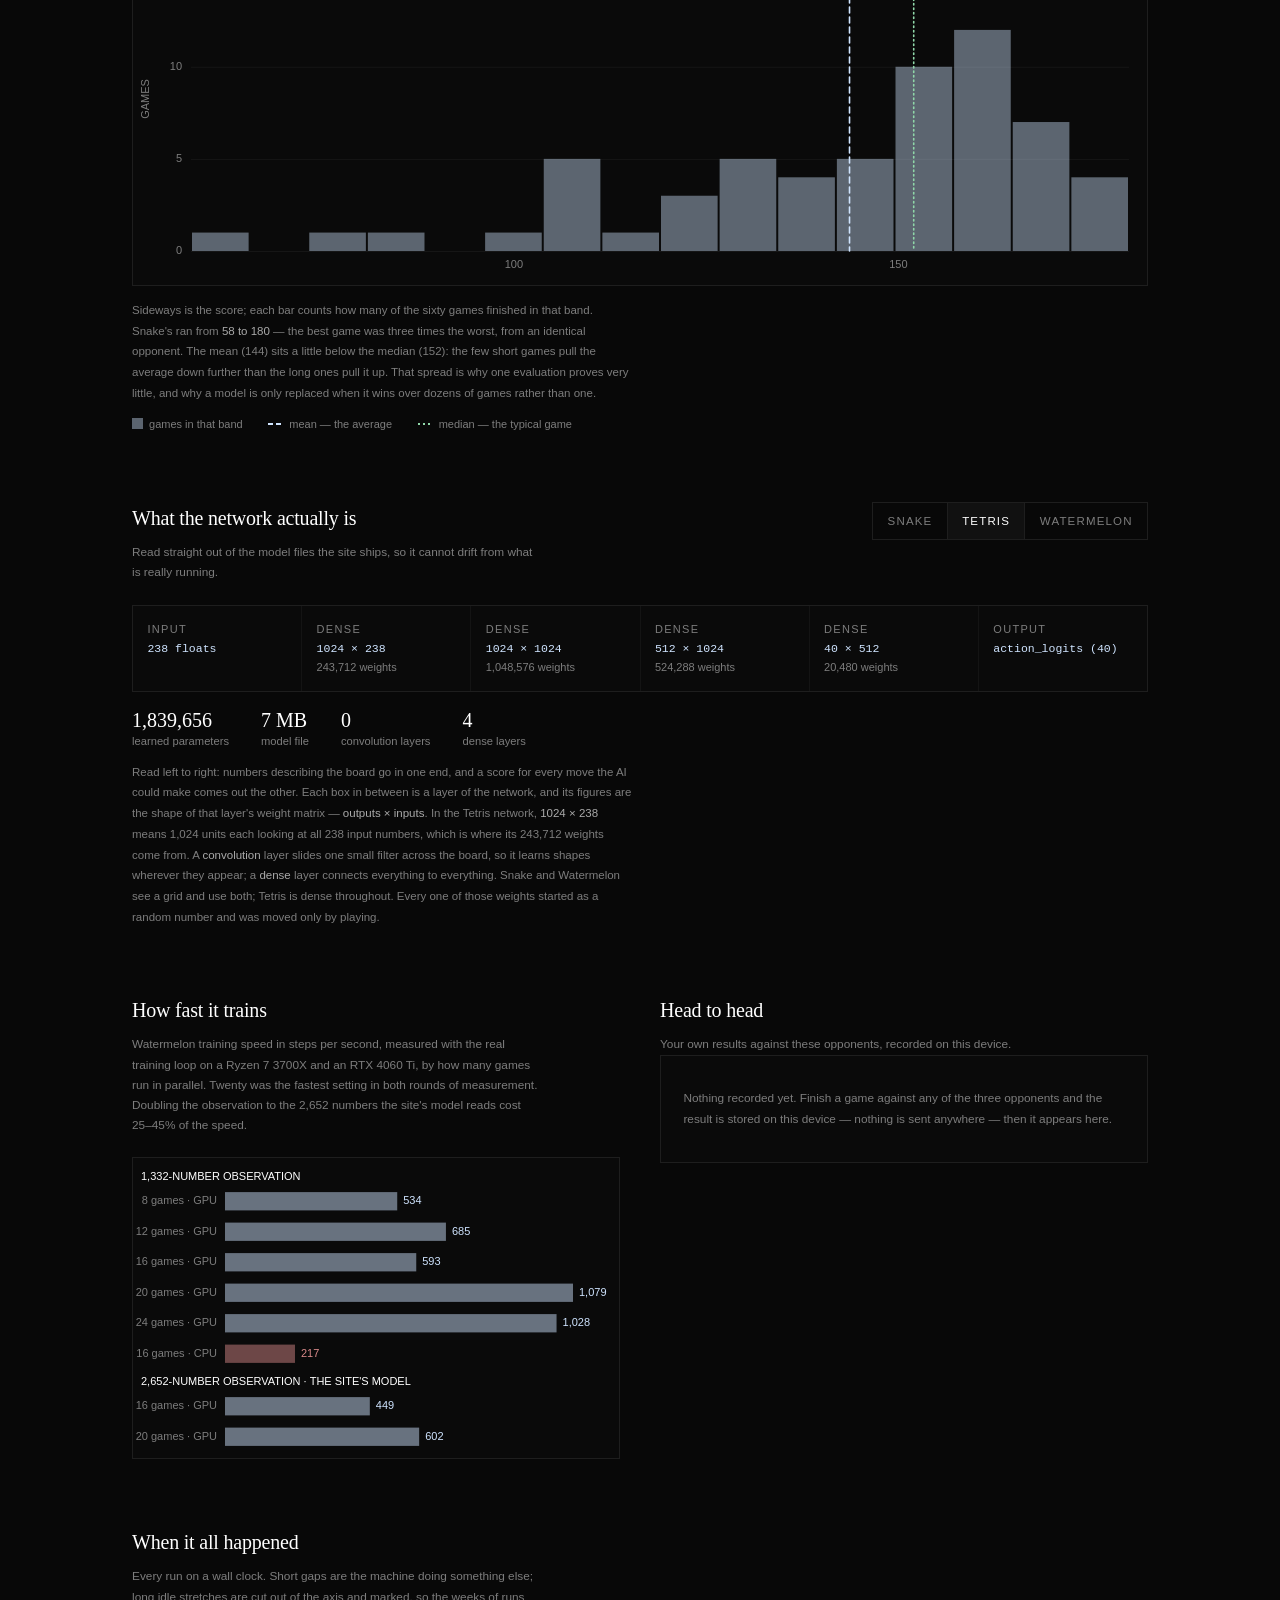
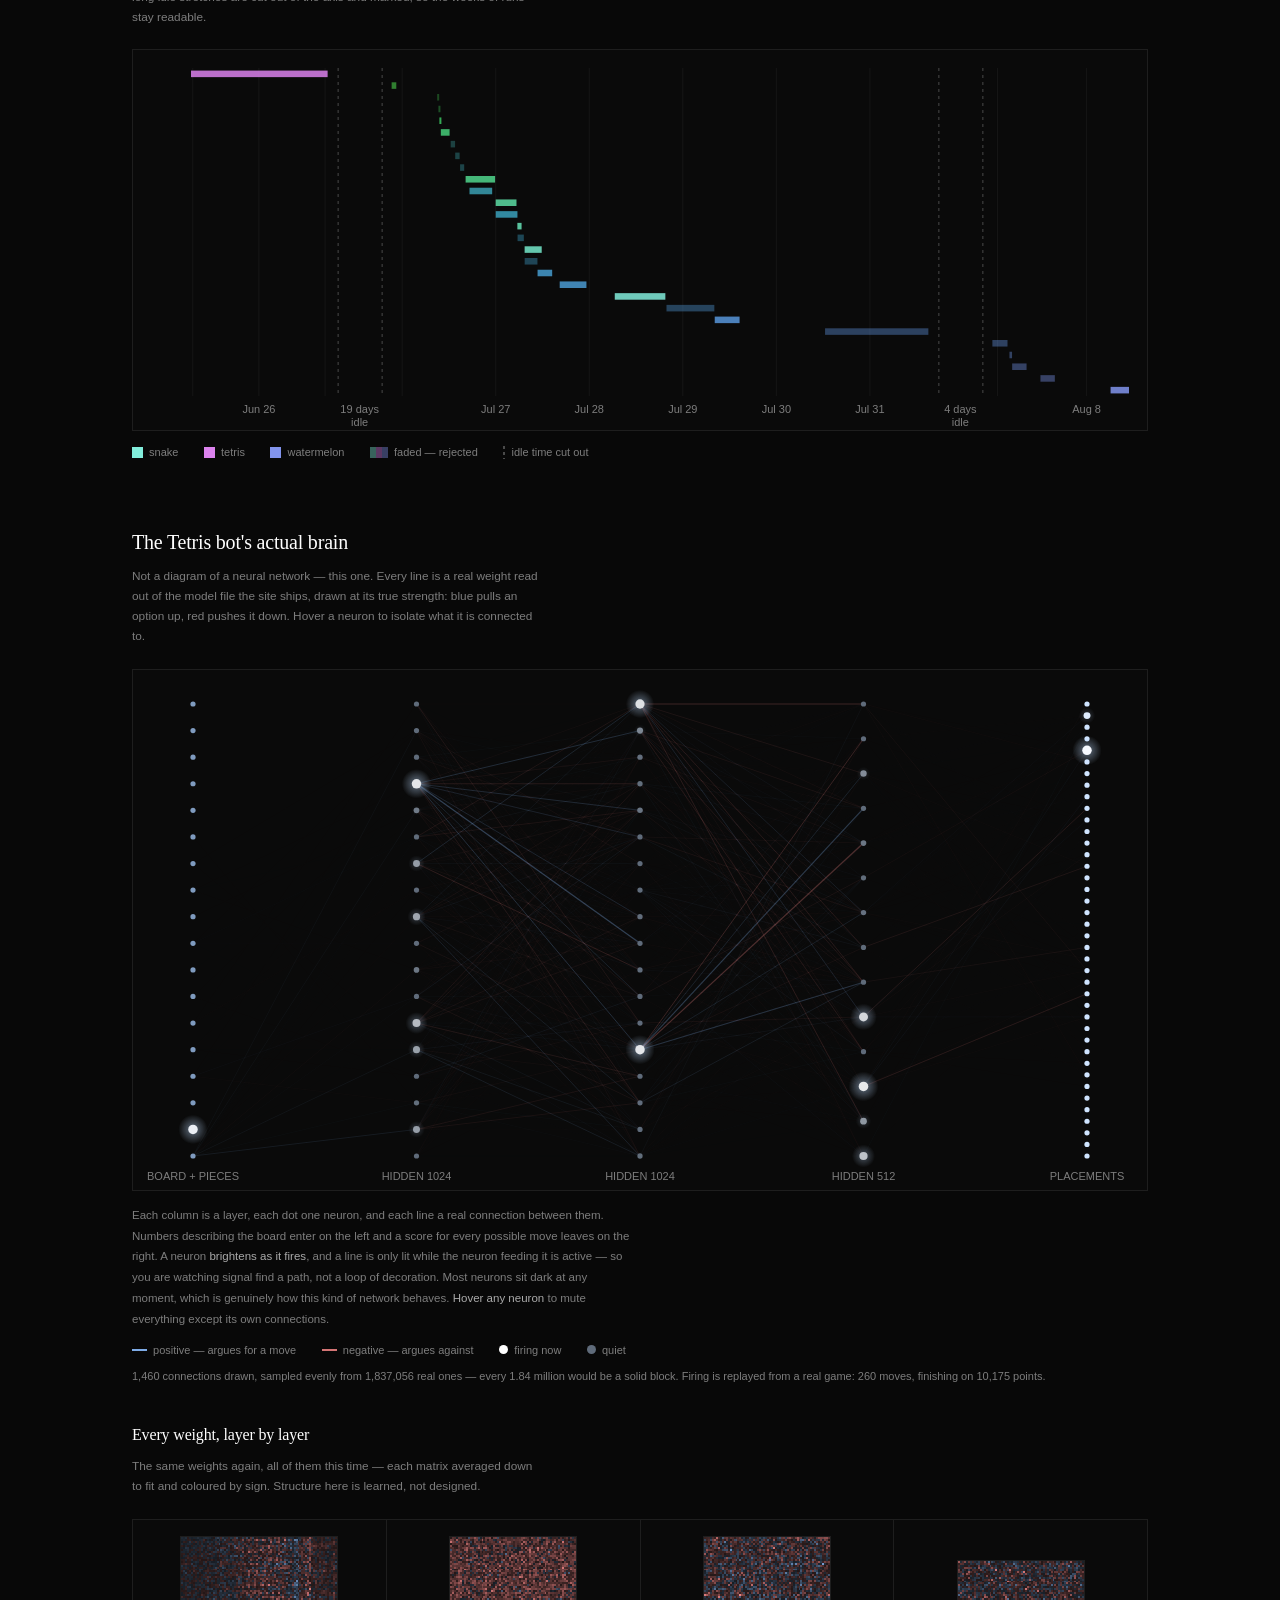
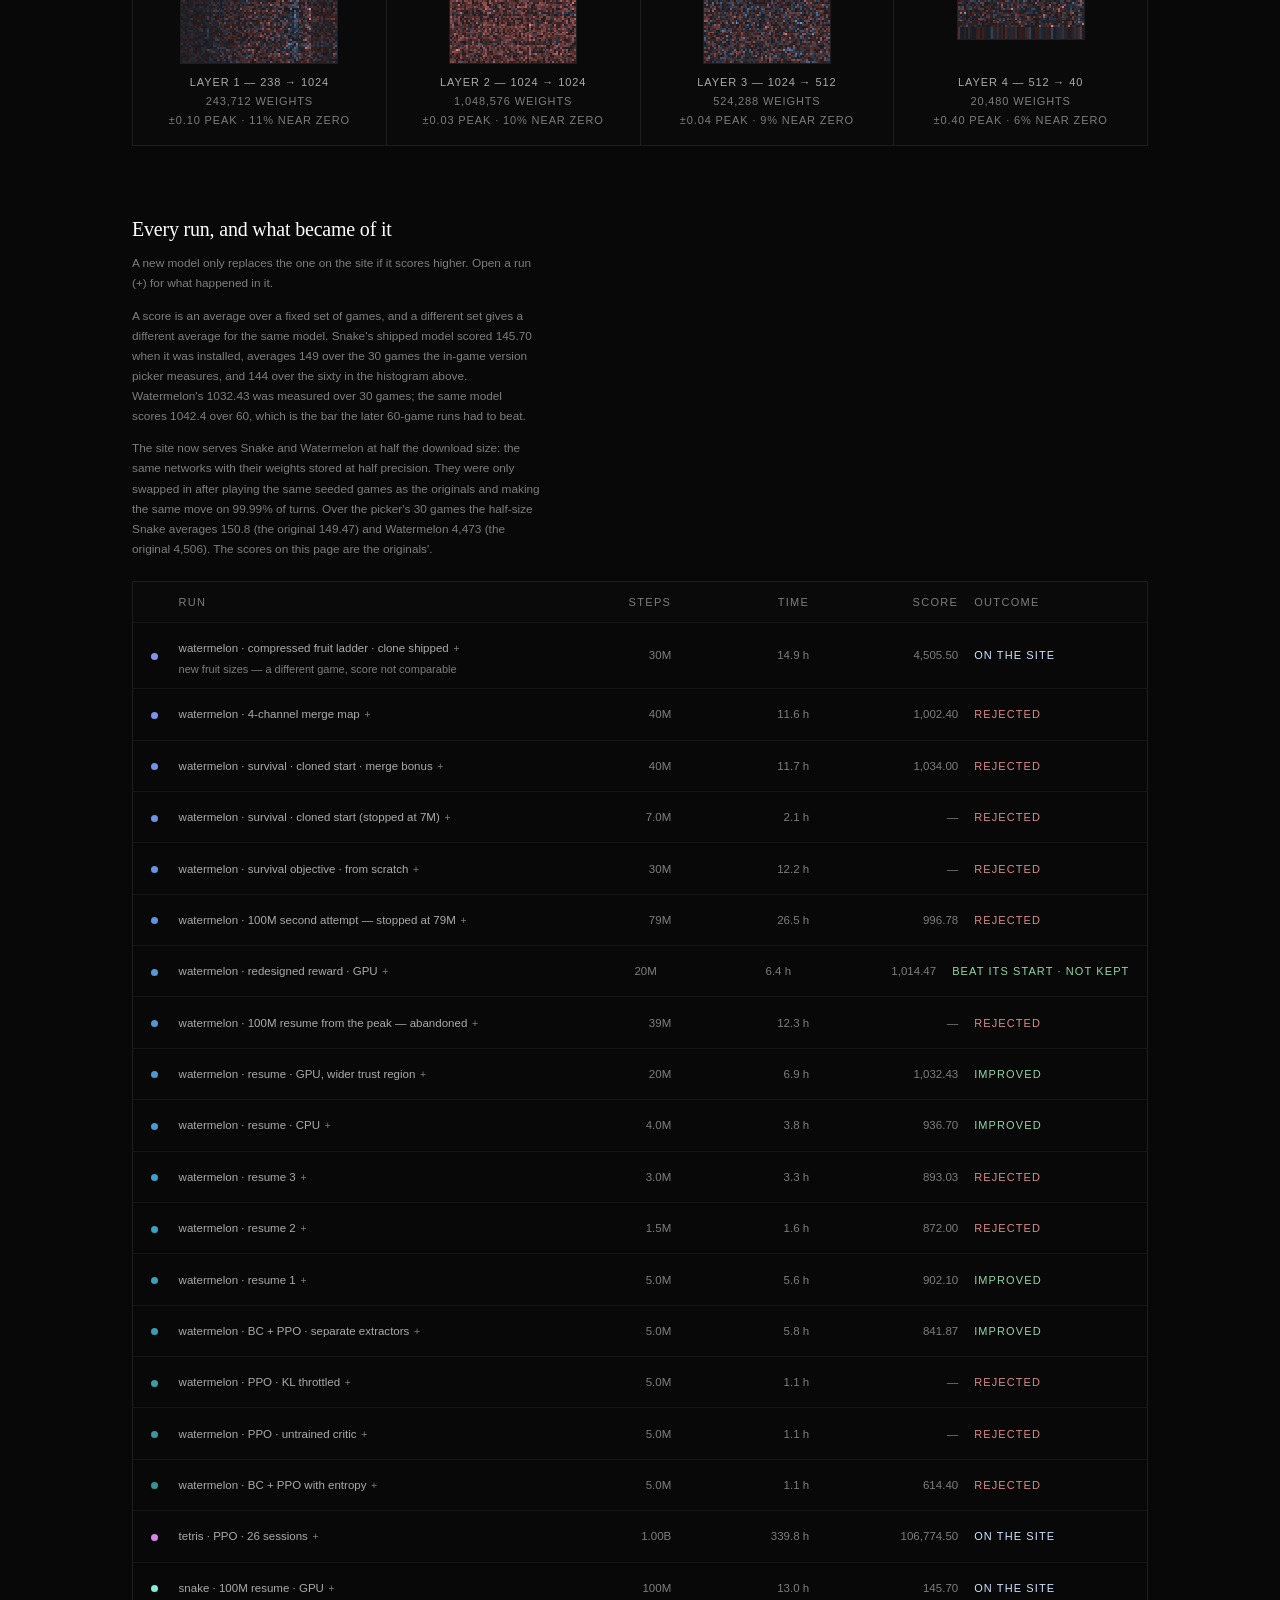
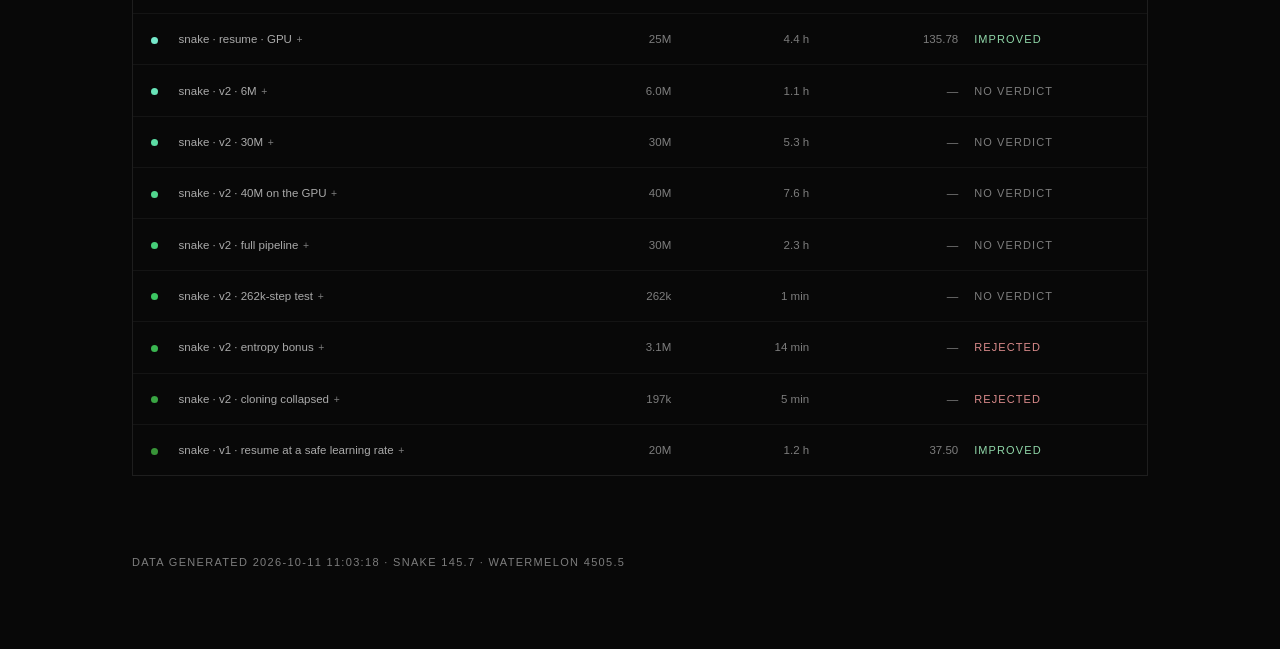
==== commit bd378ea0: "Ship half-size Snake and Watermelon models; manifest and Inside say so tools/fp16_weights.py on the " ====
--- a/inside.html
+++ b/inside.html
@@ -747,6 +747,15 @@
                         the same model scores 1042.4 over 60, which is the bar the later
                         60-game runs had to beat.
                     </p>
+                    <p class="block-note">
+                        The site now serves Snake and Watermelon at half the download size:
+                        the same networks with their weights stored at half precision. They
+                        were only swapped in after playing the same seeded games as the
+                        originals and making the same move on 99.99% of turns. Over the
+                        picker's 30 games the half-size Snake averages 150.8 (the original
+                        149.47) and Watermelon 4,473 (the original 4,506). The scores on this
+                        page are the originals'.
+                    </p>
                 </div>
             </div>
             <div class="ledger" id="ledger" role="table" aria-label="Every training run"></div>
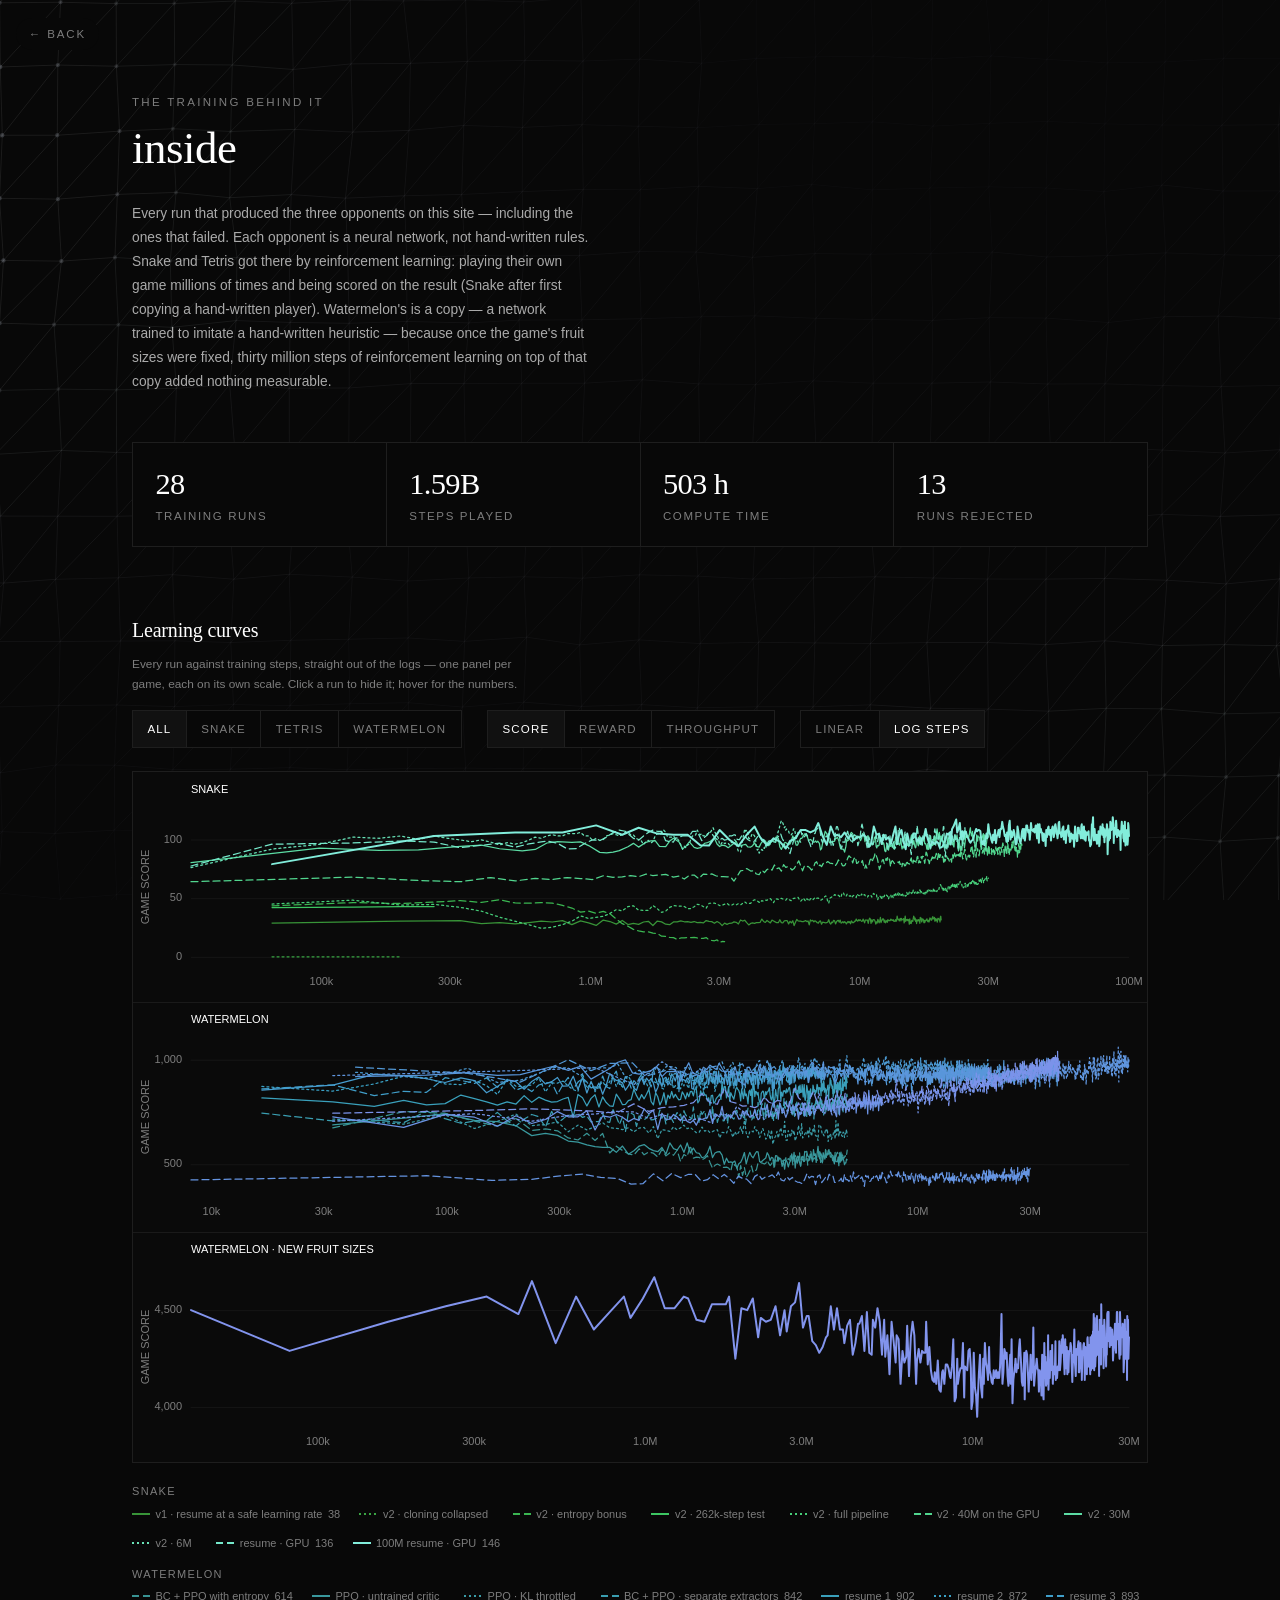
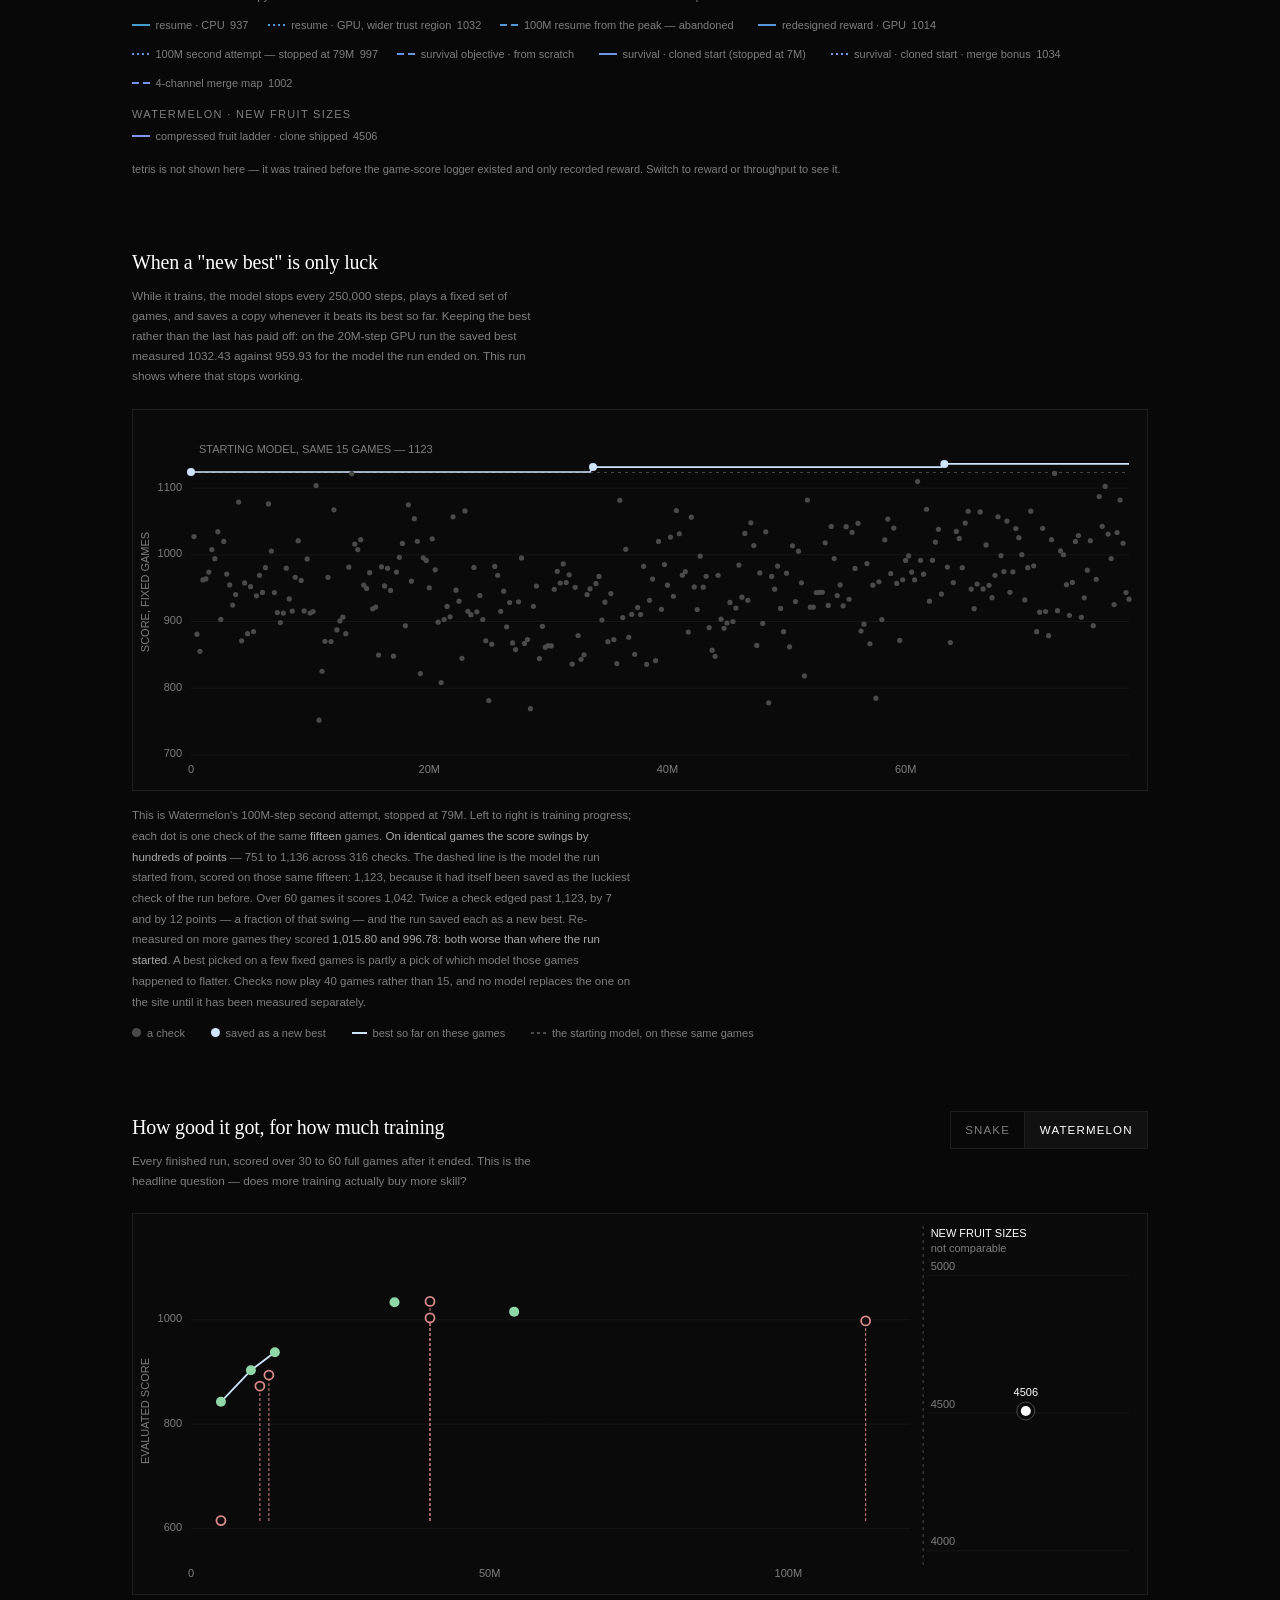
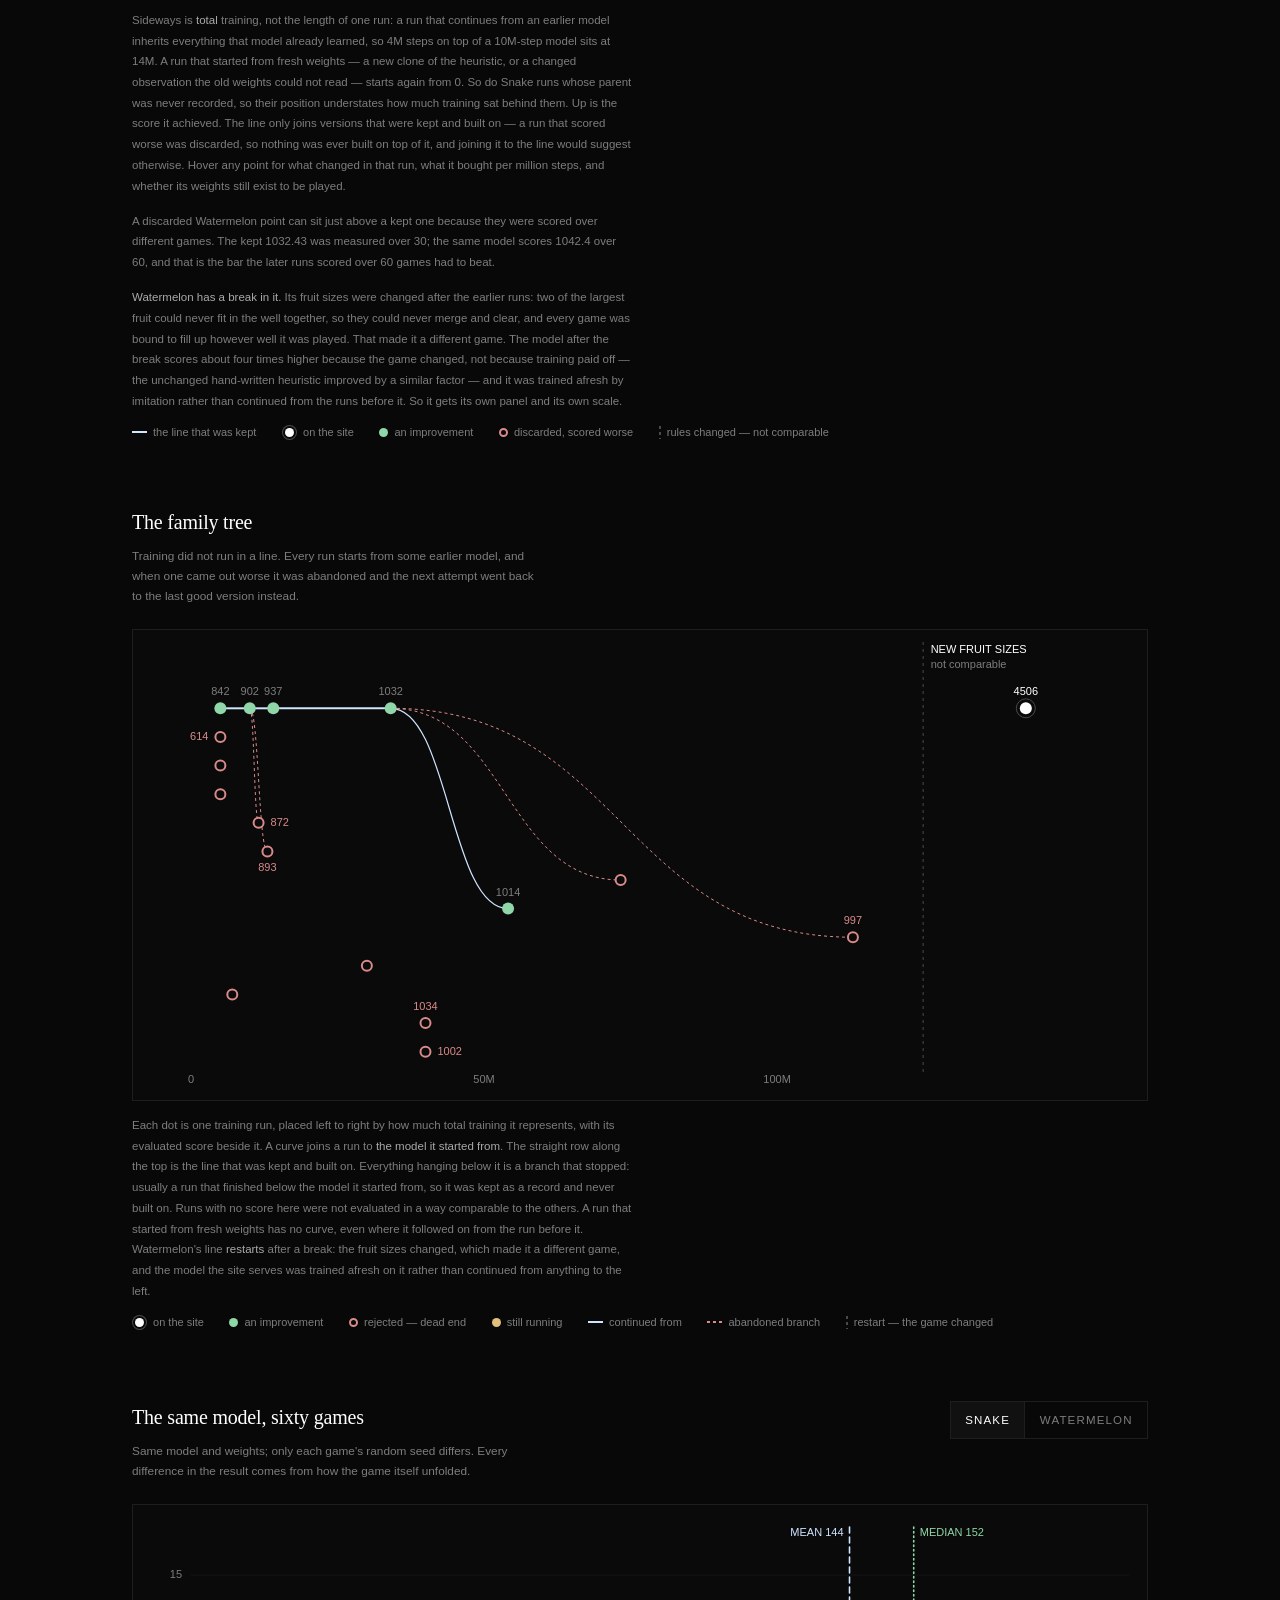
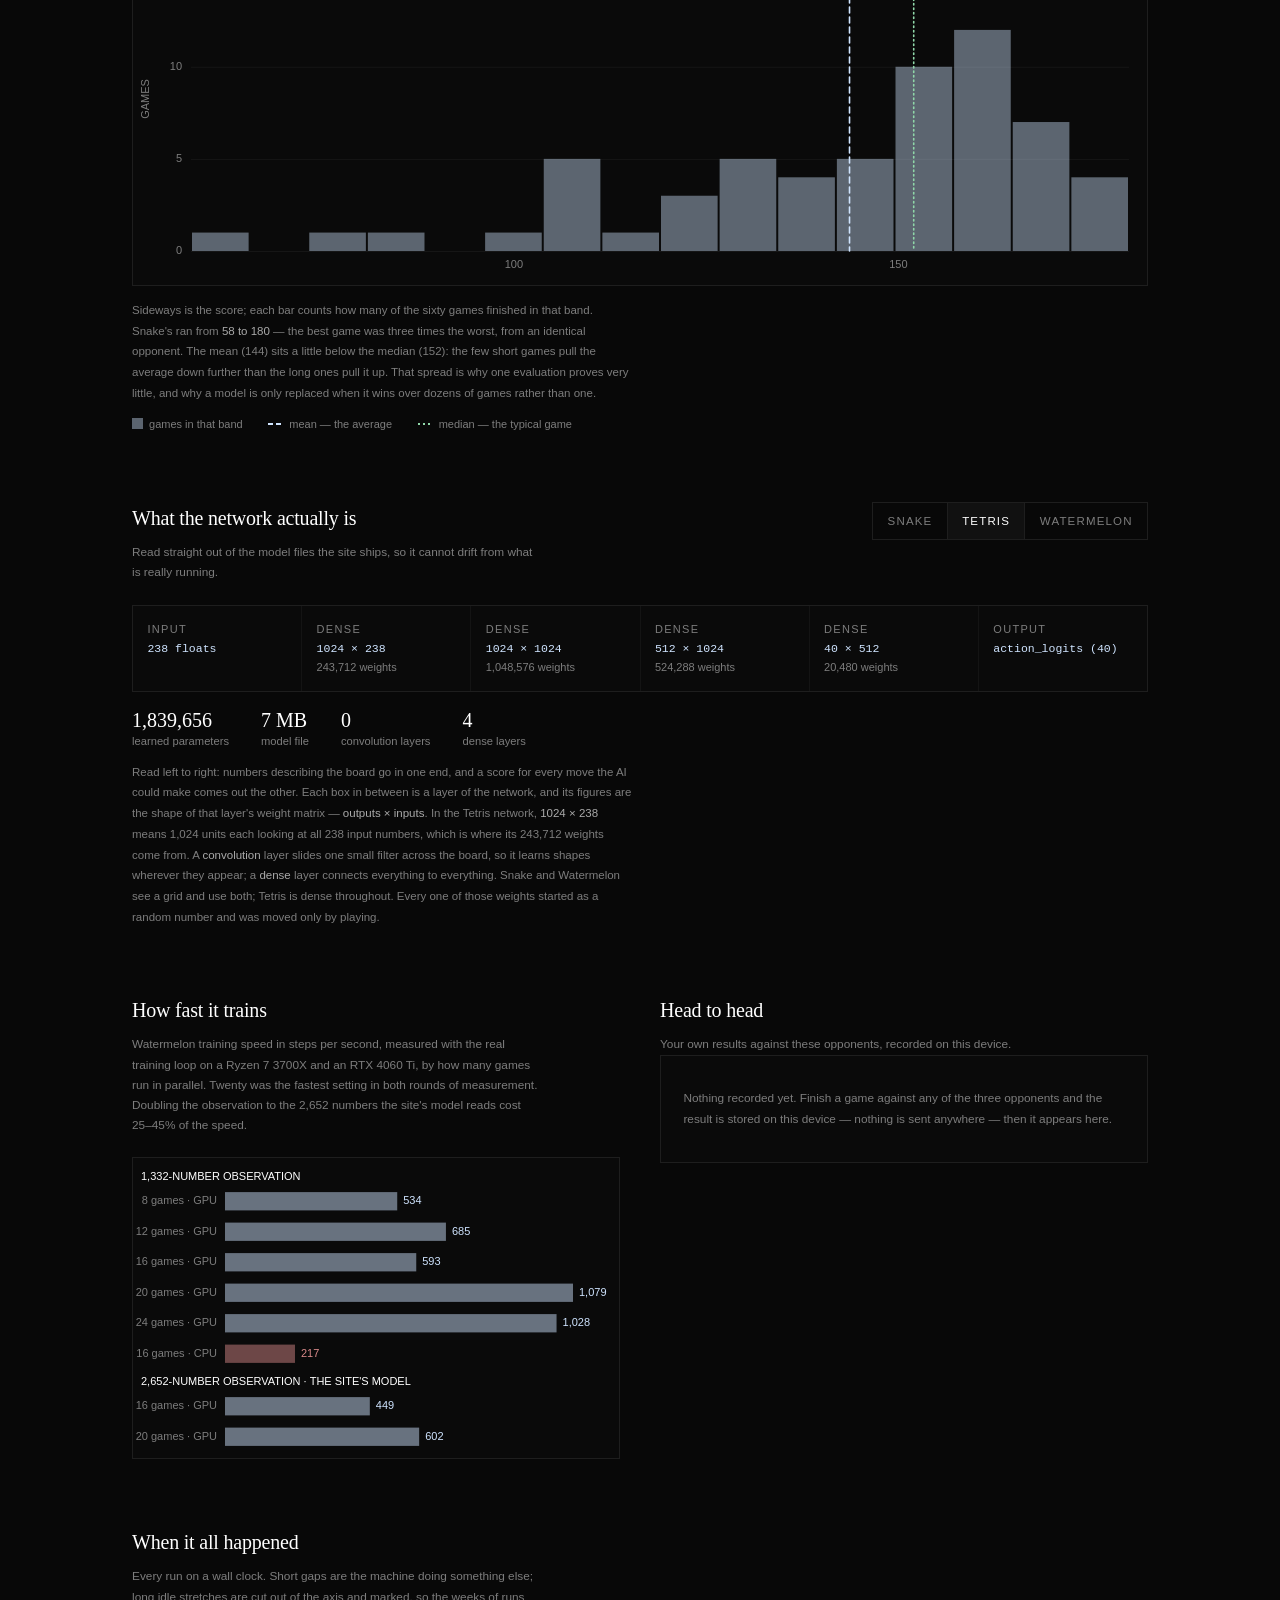
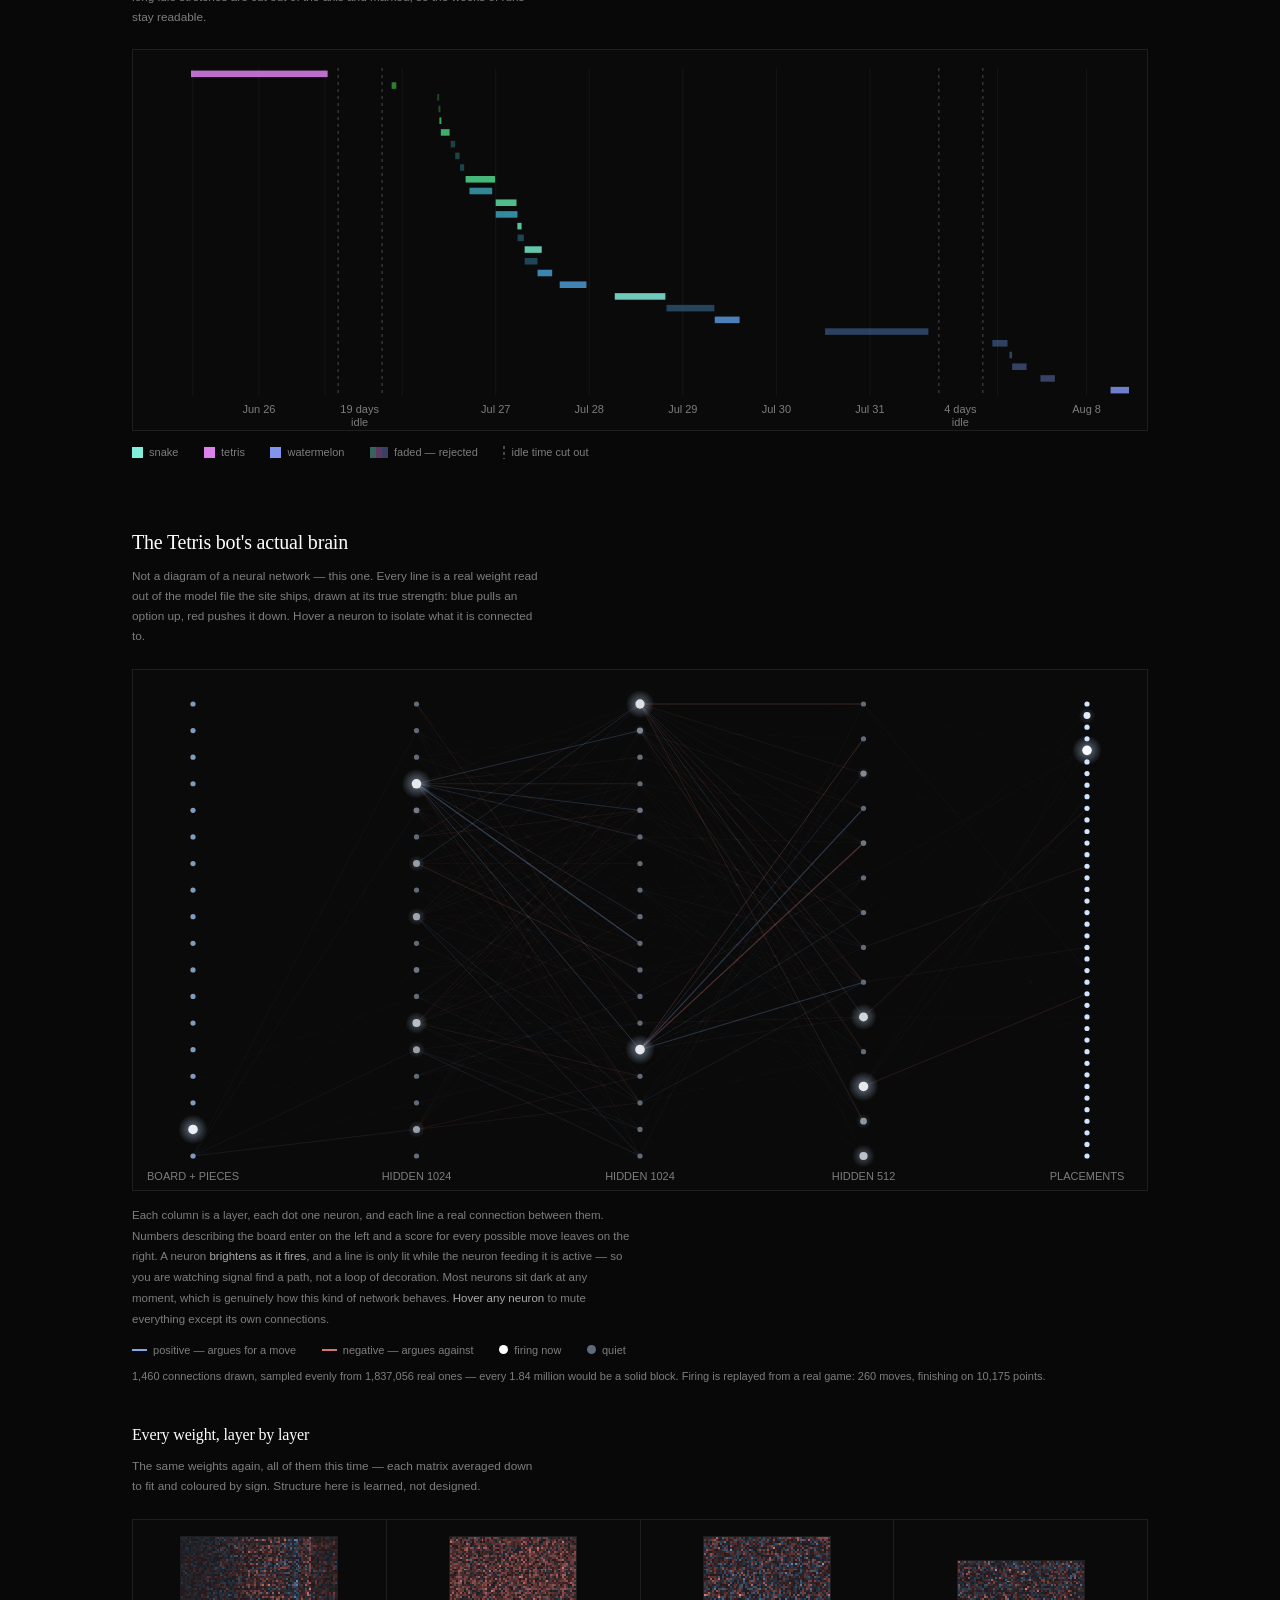
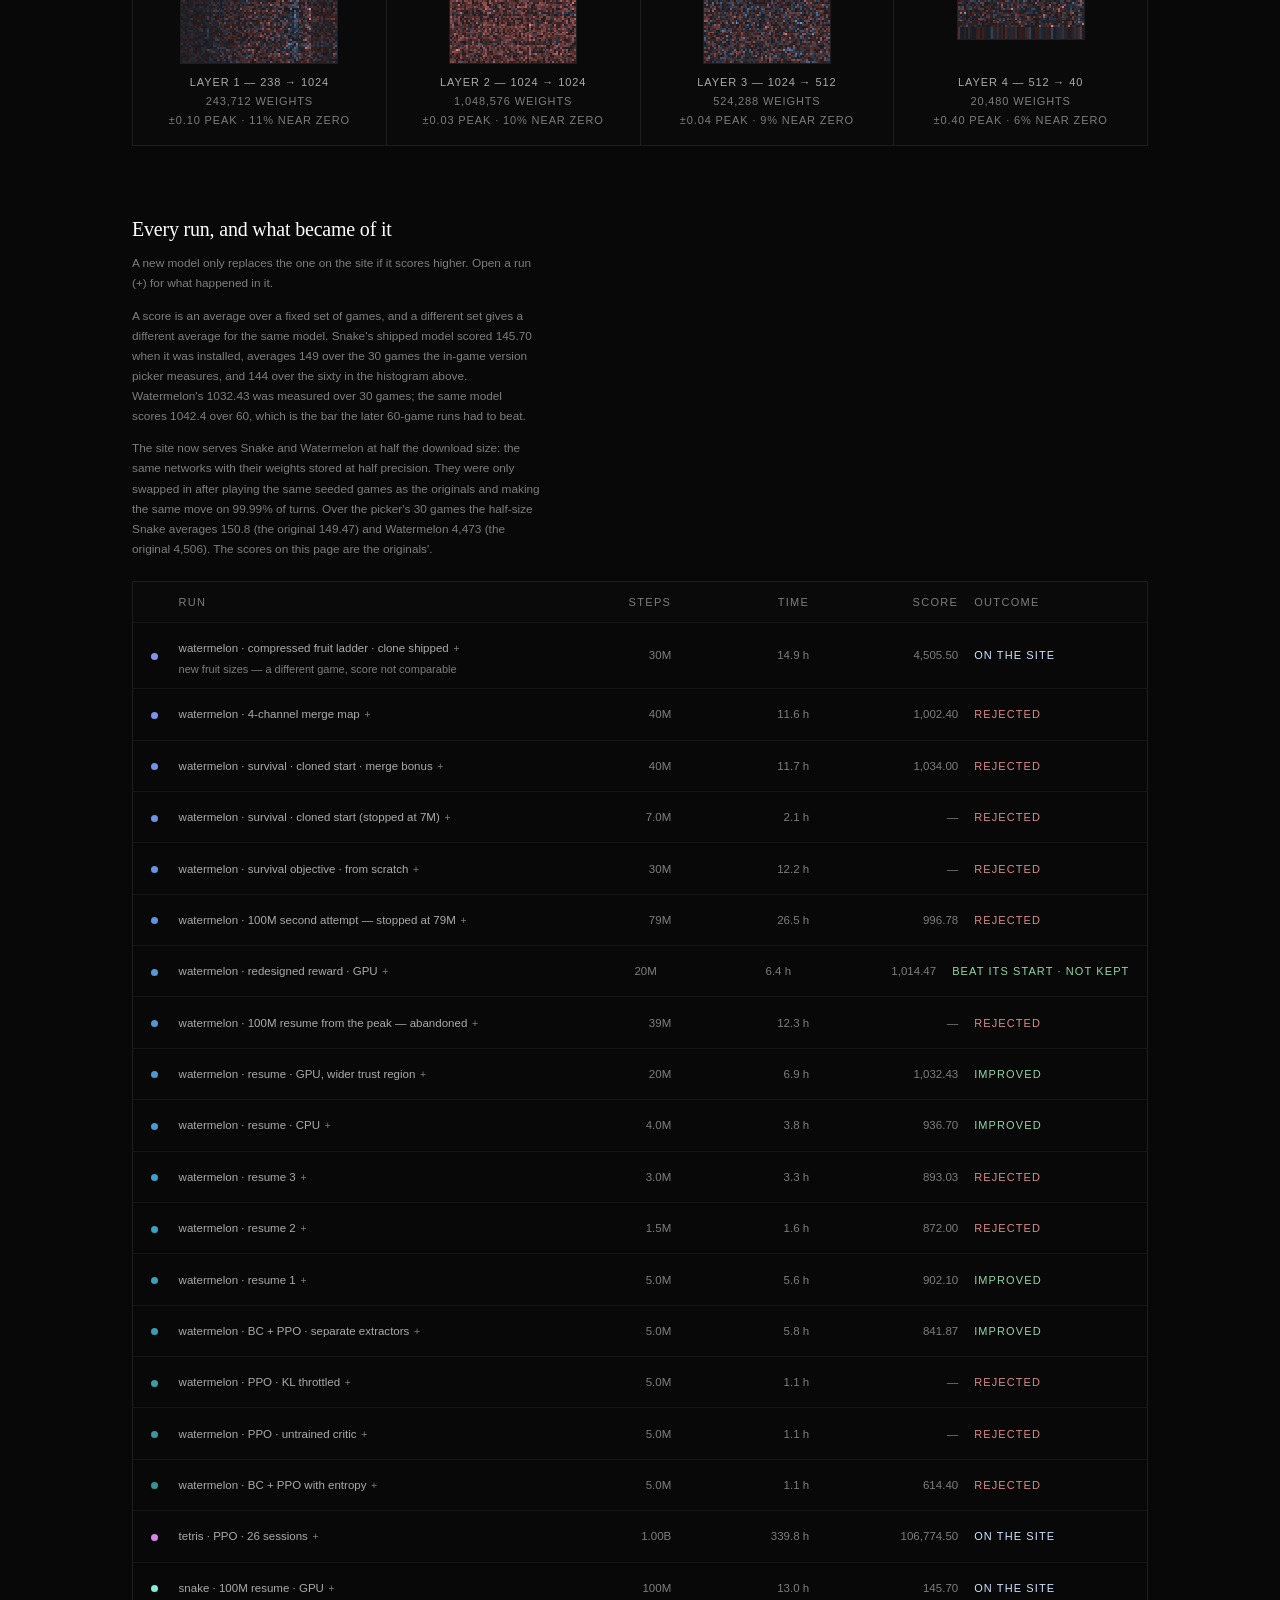
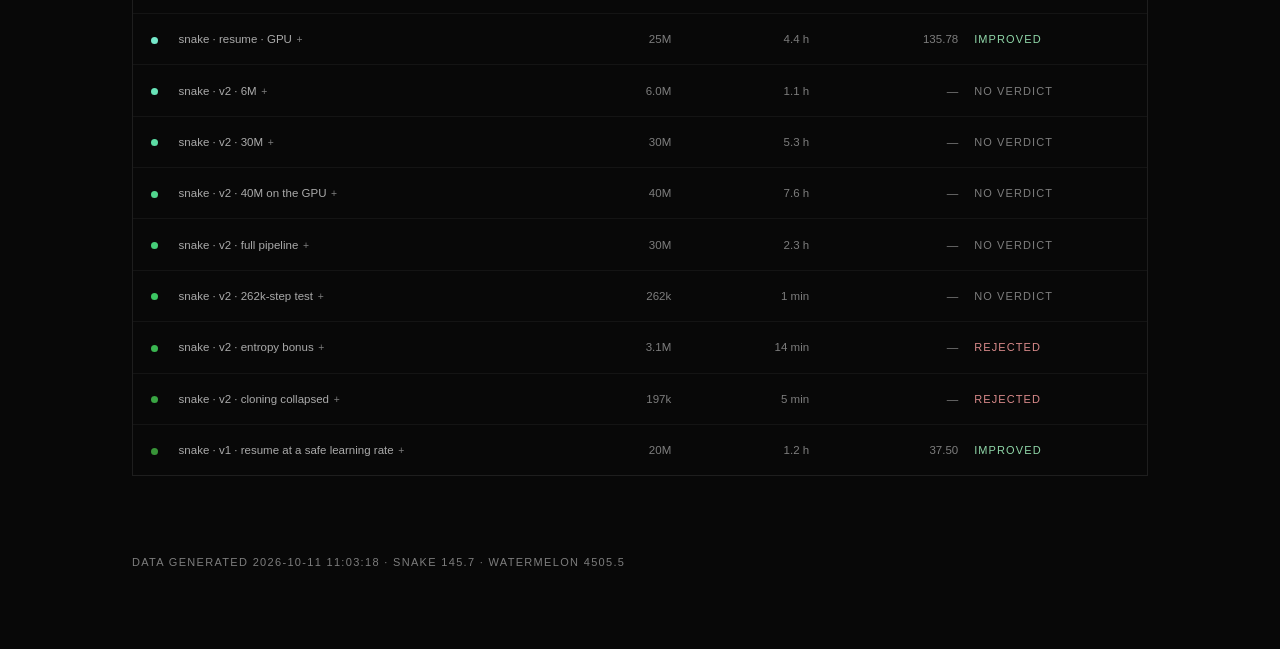
==== commit a677cd36: "Deploy site 2026-10-11 23:38 UTC" ====
--- a/inside.html
+++ b/inside.html
@@ -374,8 +374,8 @@
             color: rgba(255,255,255,0.14); text-transform: uppercase;
         }
     </style>
-    <link rel="stylesheet" href="shared/themes.css" />
-    <script src="shared/settings.js"></script>
+    <link rel="stylesheet" href="shared/themes.css?v=f4c9a47" />
+    <script src="shared/settings.js?v=f4c9a47"></script>
     <script>
     // Before first paint: a themed page must not flash the default
     // palette while settings.js loads.
@@ -764,9 +764,9 @@
         <p class="foot" id="foot"></p>
     </div>
 
-    <script src="shared/backgrounds.js"></script>
-    <script src="shared/mesh.js"></script>
-    <script src="inside/data.js"></script>
+    <script src="shared/backgrounds.js?v=f4c9a47"></script>
+    <script src="shared/mesh.js?v=f4c9a47"></script>
+    <script src="inside/data.js?v=f4c9a47"></script>
     <script>
     (() => {
         // 30 fps, as on the game pages: the background shares the main thread
